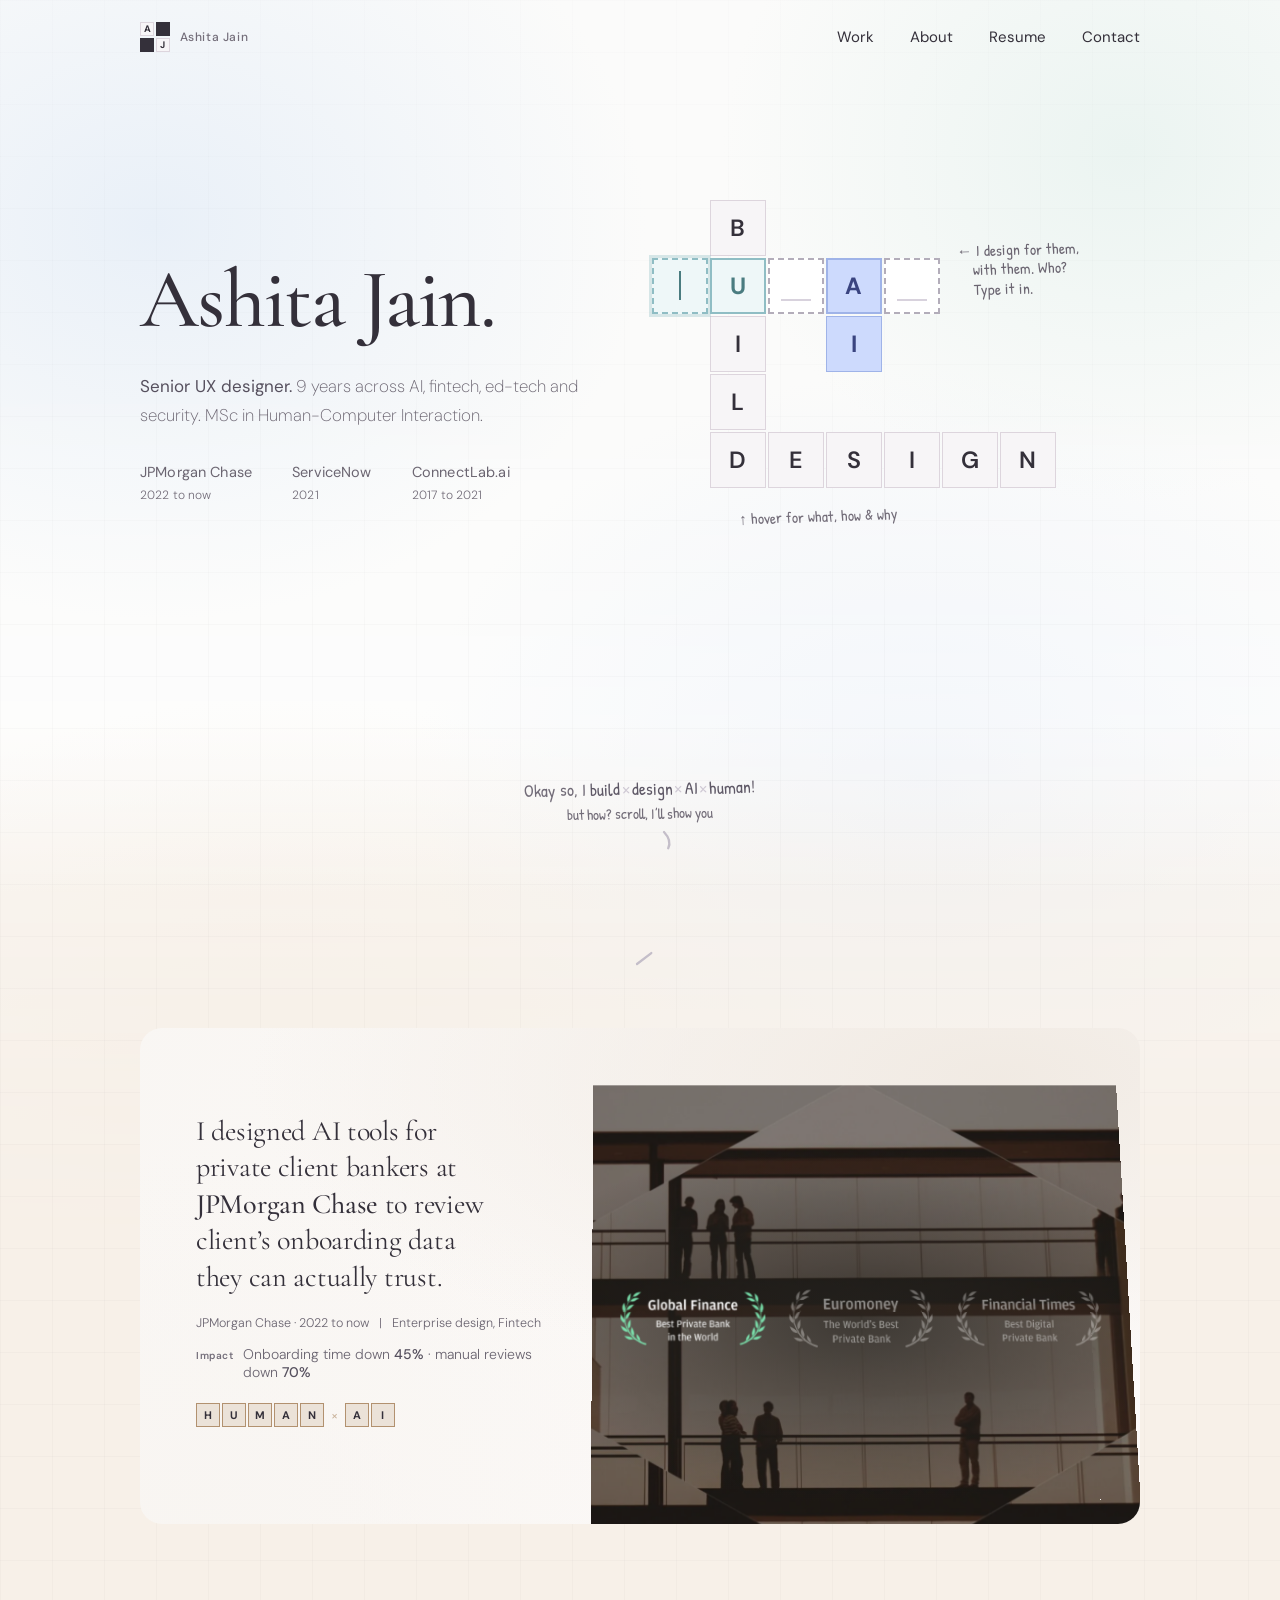
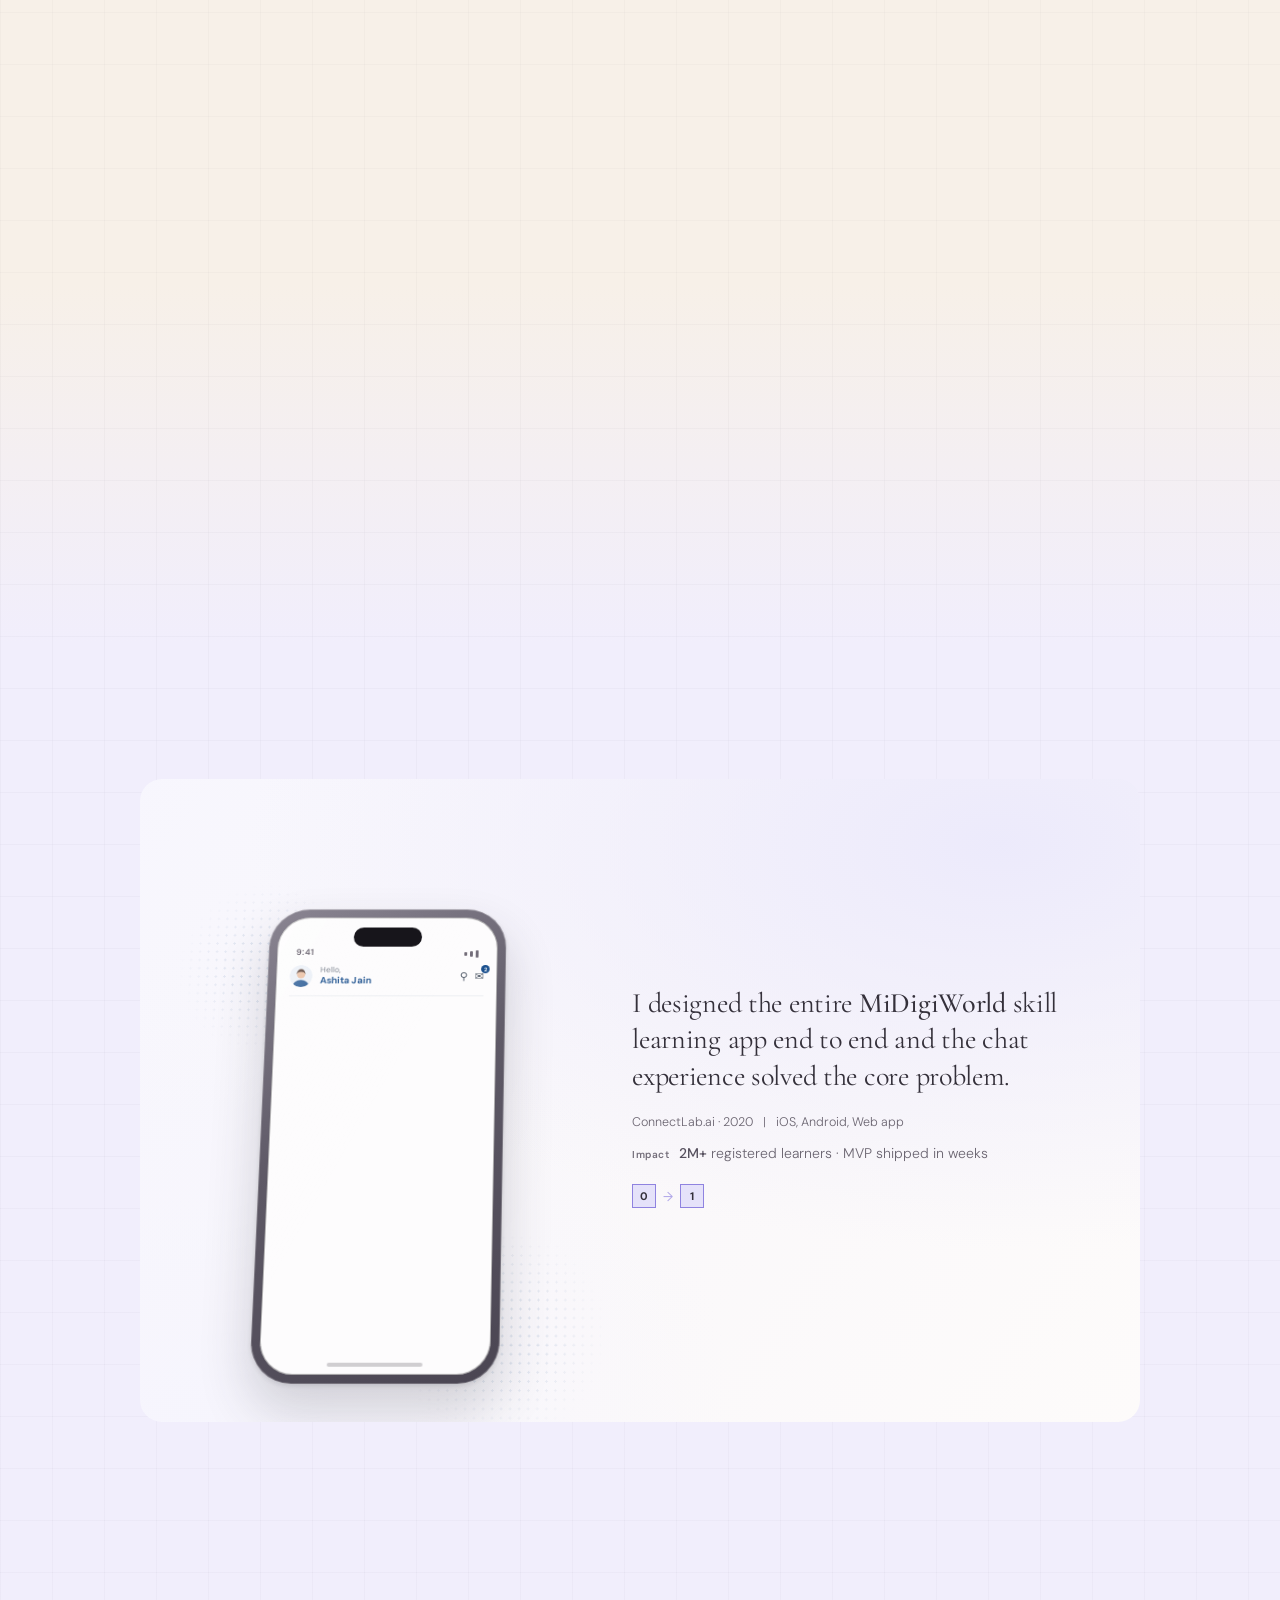
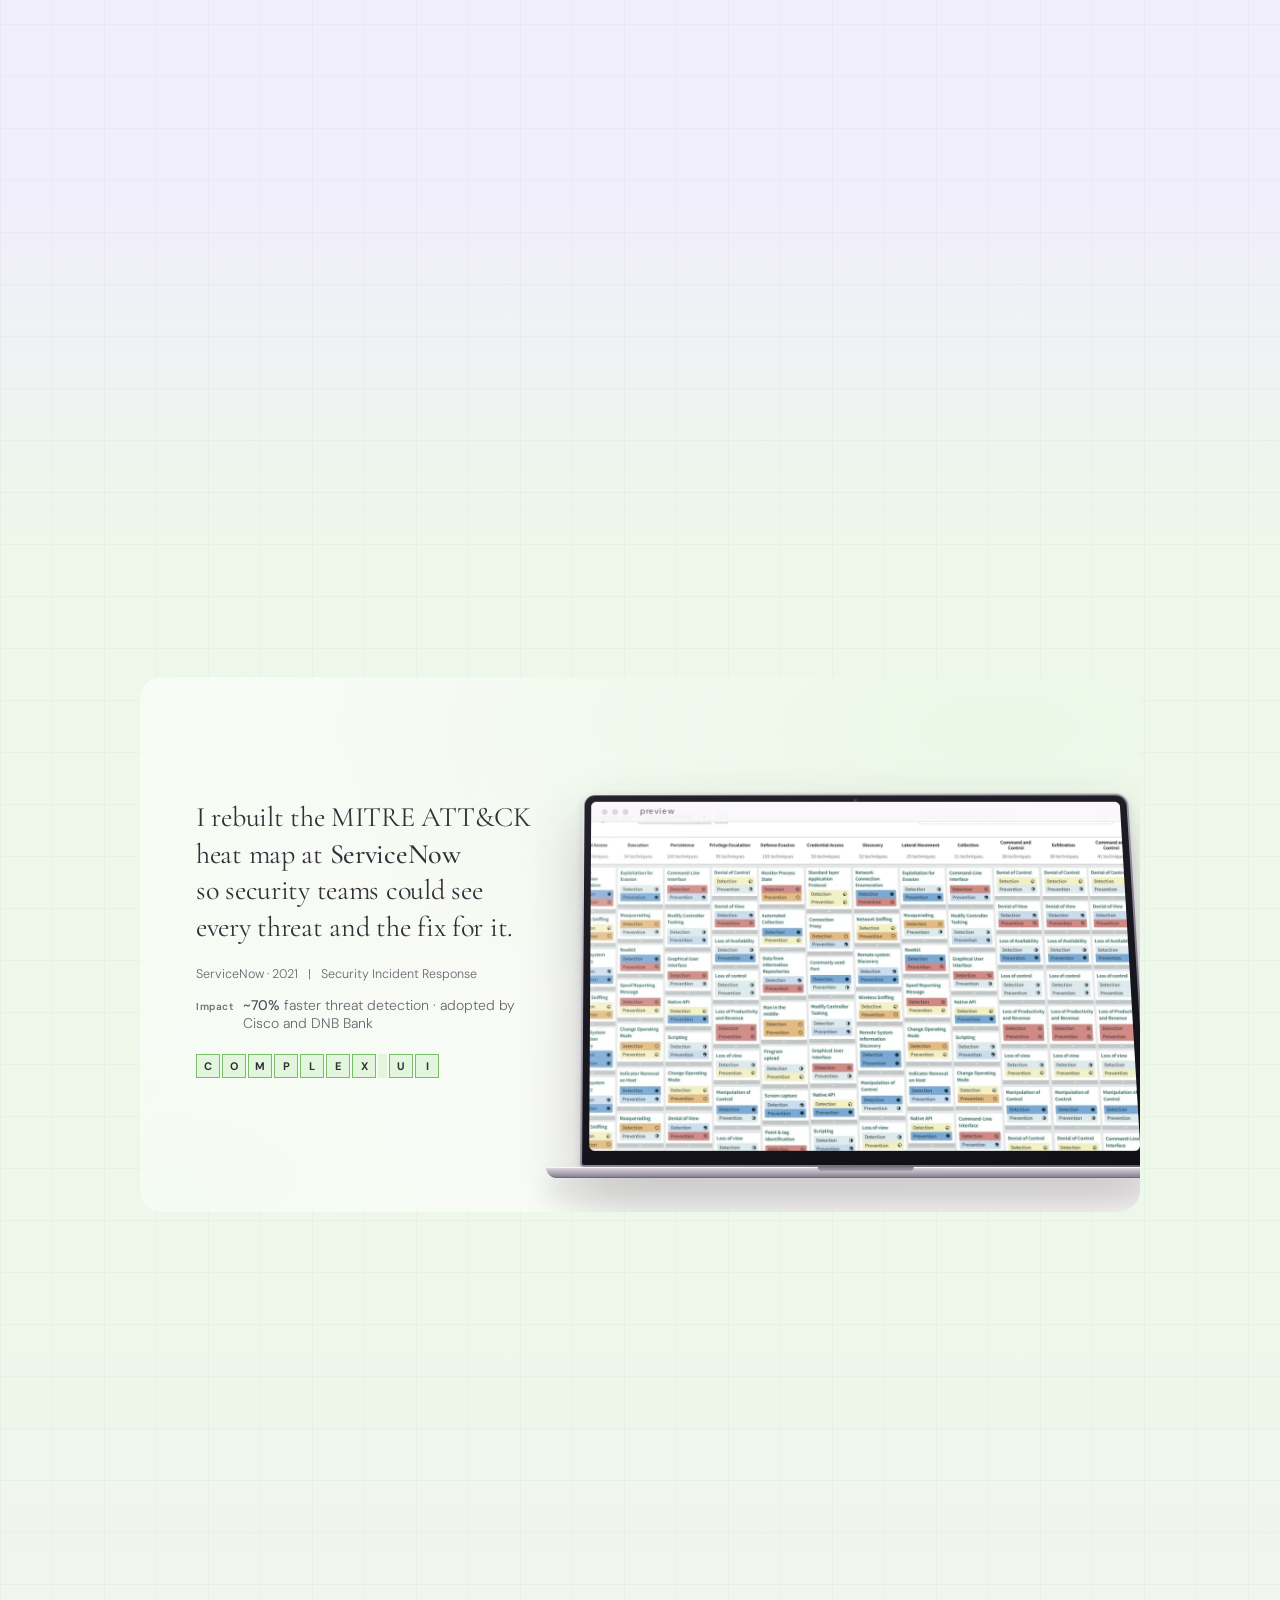
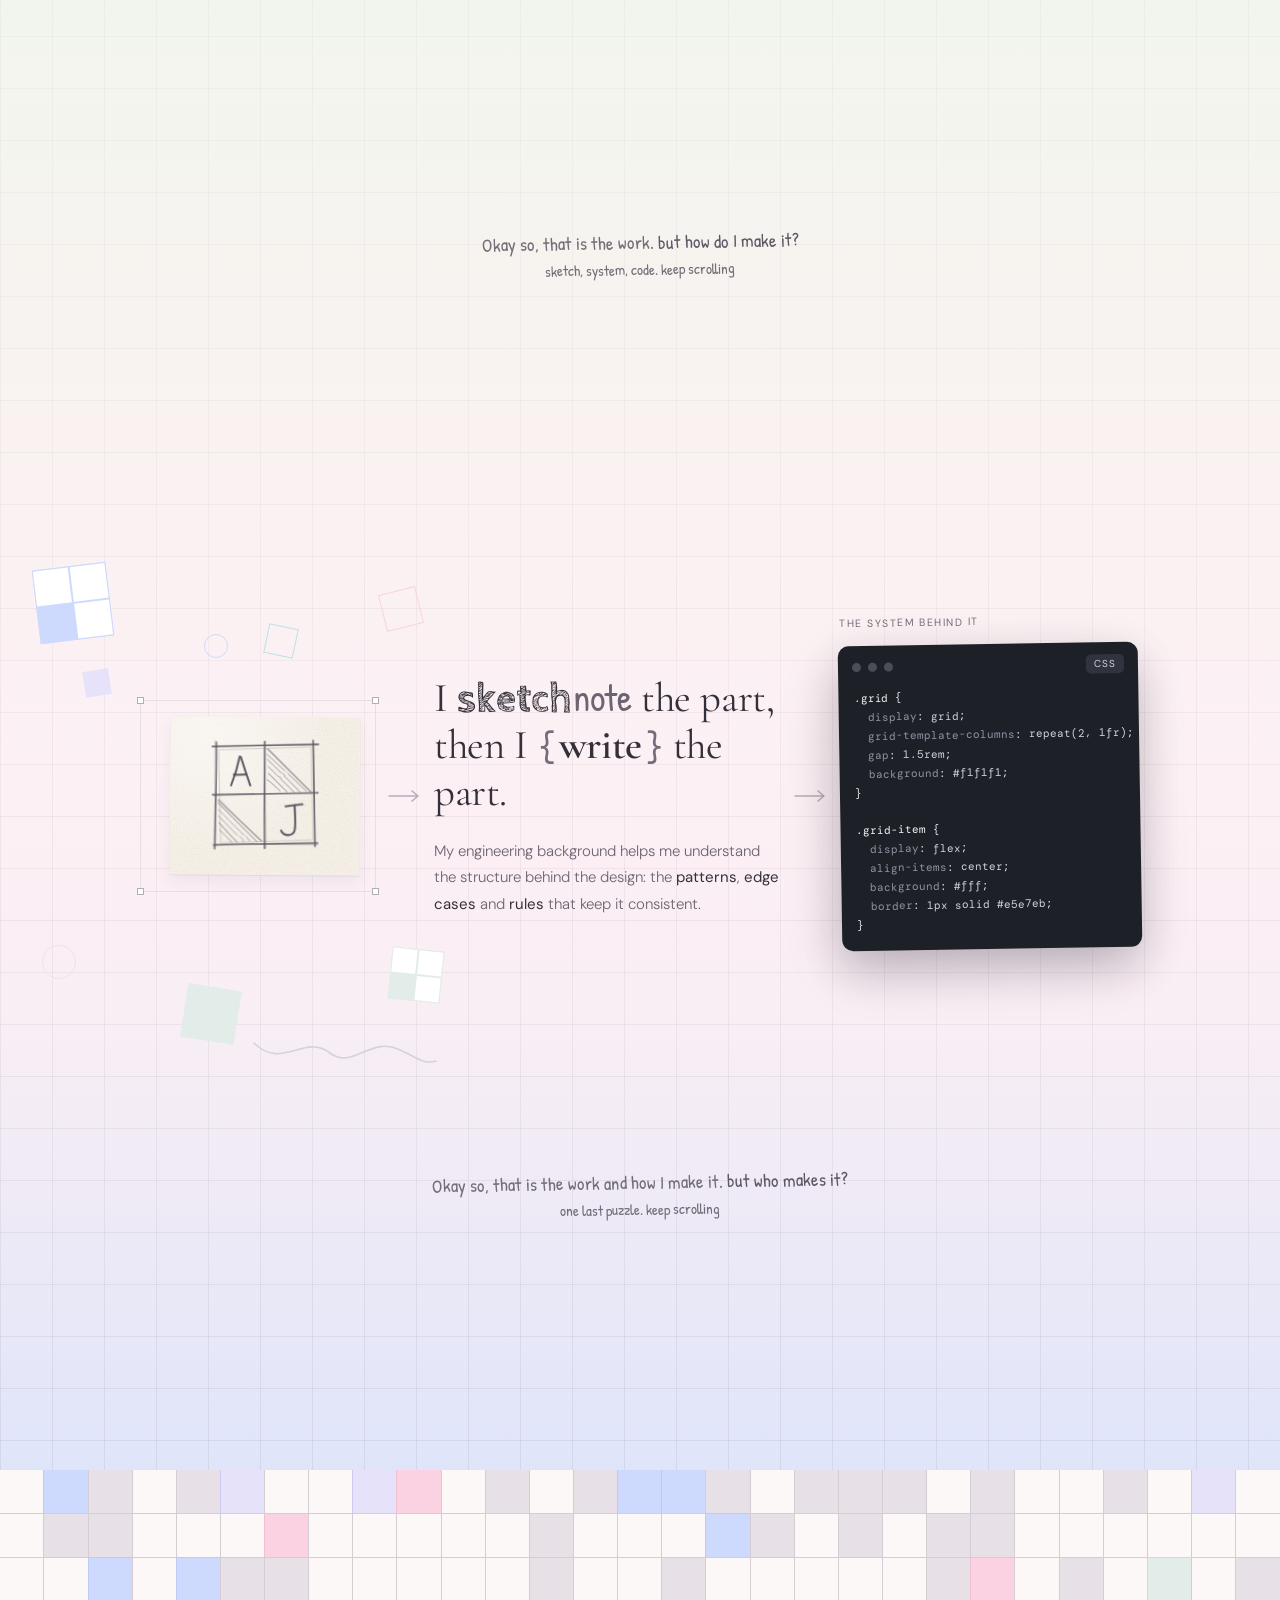
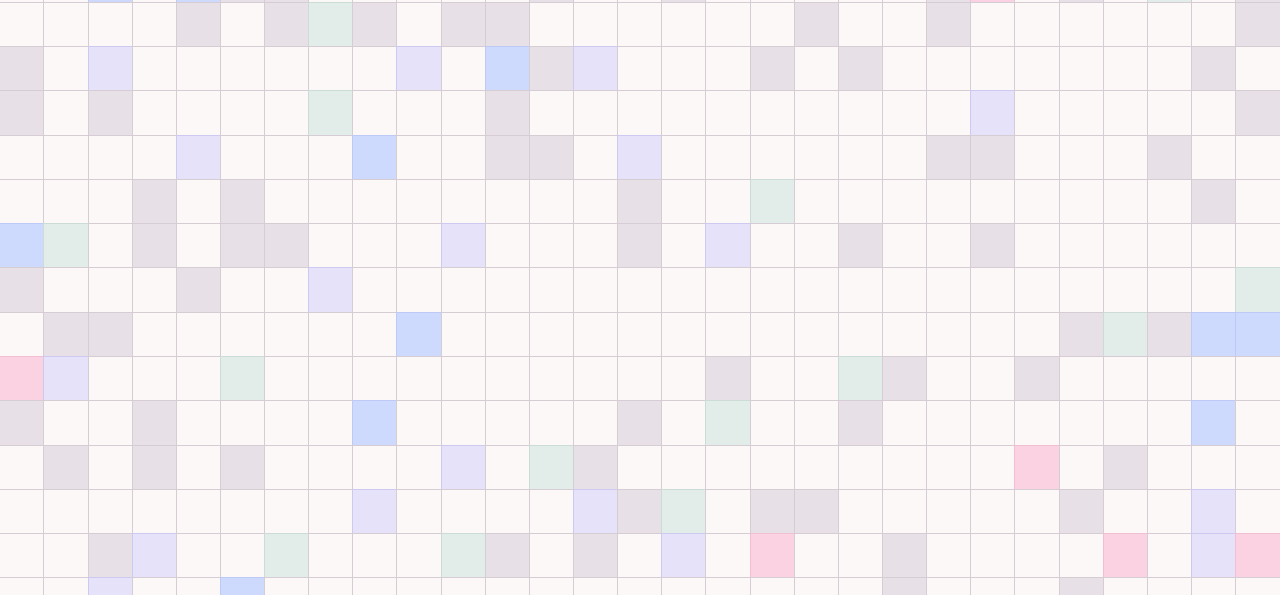
==== index.html @ 1300b858 "Home, mobile only: name before the crossword, HUMAN filled in, no typing Co-Authored-By: Claude Opus" ====
<!doctype html>
<html lang="en">
<head>
<meta charset="utf-8">
<meta name="viewport" content="width=device-width, initial-scale=1">
<meta name="description" content="Ashita Jain, senior UX designer in London. Nine years across AI, fintech, ed-tech and security. Case studies from JPMorgan Chase, ServiceNow and ConnectLab.">
<link rel="icon" type="image/svg+xml" href="data:image/svg+xml,%3Csvg xmlns='http://www.w3.org/2000/svg' viewBox='0 0 32 32'%3E%3Crect width='32' height='32' fill='%23faf7f5'/%3E%3Crect x='3' y='3' width='11' height='11' fill='none' stroke='%2334303a' stroke-width='2'/%3E%3Crect x='18' y='3' width='11' height='11' fill='%2334303a'/%3E%3Crect x='3' y='18' width='11' height='11' fill='%2334303a'/%3E%3Crect x='18' y='18' width='11' height='11' fill='none' stroke='%2334303a' stroke-width='2'/%3E%3C/svg%3E">
<title>Ashita Jain Portfolio</title>
<script>
  if ('scrollRestoration' in history) history.scrollRestoration = 'manual';
  addEventListener('pageshow', function () { scrollTo(0, 0); });
</script>
<link rel="preconnect" href="https://fonts.googleapis.com">
<link rel="preconnect" href="https://fonts.gstatic.com" crossorigin>
<link rel="stylesheet" href="https://fonts.googleapis.com/css2?family=Cormorant+Garamond:wght@400;500;600&family=Cabin+Sketch:wght@700&family=Patrick+Hand&family=DM+Mono:wght@400&family=DM+Sans:wght@200;300;400;500;600;700&display=swap">
<style>
  :root {
    /* Pastel palette */
    --lavender-mist: #eae4e9;
    --linen: #fff1e6;
    --soft-blush: #fde2e4;
    --petal-frost: #fad2e1;
    --mint-cream: #e2ece9;
    --light-blue: #bee1e6;
    --parchment: #f0efeb;
    --lavender: #dfe7fd;
    --periwinkle: #cddafd;

    --bg: #ffffff;
    --ink: #34303a;
    --mid: #6b6571;
    --light: #736d79;
    --border: var(--lavender-mist);
    --cell-filled: #f7f5f7;
    --cell-border: #ddd5dd;
    --highlight: var(--mint-cream);
    --highlight-border: #8fbdc4;
    --green-ink: #4a7c80;
    --heart: #e08aa6;
    --wrong: var(--petal-frost);
  }

  * { box-sizing: border-box; margin: 0; }

  html { background: var(--bg); }
  body {
    background: transparent;
    color: var(--ink);
    font-family: 'DM Sans', system-ui, sans-serif;
    min-height: 100vh;
    padding-inline: 140px;
    padding-block: 0;
  }

  nav {
    position: sticky;
    top: 0;
    z-index: 50;
    display: flex;
    justify-content: space-between;
    align-items: center;
    padding-block: 22px;
    margin-inline: -140px;
    padding-inline: 140px;
    background: rgba(255, 255, 255, 0.9);
    border-bottom: 1px solid transparent;
    transition: border-color 0.3s ease, padding 0.3s ease, background-color 0.3s ease;
  }
  nav.scrolled { border-bottom-color: var(--border); padding-block: 16px; }
  /* over the hero's wash the bar is see-through; it turns white once the page moves */
  nav:not(.scrolled) { background: transparent; }
  .nav-brand {
    font-weight: 500;
    font-size: 12px;
    letter-spacing: 0.05em;
    color: var(--light);
    display: flex;
    align-items: center;
    gap: 10px;
    text-decoration: none;
    transition: color 0.25s ease;
  }
  .nav-brand:hover { color: var(--mid); }
  .monogram {
    --u: 14px;
    display: grid;
    grid-template-columns: repeat(2, var(--u));
    grid-auto-rows: var(--u);
    gap: 1.5px;
  }
  .monogram i {
    display: flex;
    align-items: center;
    justify-content: center;
    border: 1.2px solid var(--cell-border);
    background: var(--cell-filled);
    font-style: normal;
    font-size: calc(var(--u) * 0.68);
    font-weight: 700;
    letter-spacing: 0;
    color: var(--ink);
  }
  .monogram i.fill {
    background: var(--ink);
    border-color: var(--ink);
  }

  /* the monogram turns a quarter when you point at it */
  .monogram, .monogram i { transition: transform .5s cubic-bezier(.3,1.5,.5,1); }
  a.nav-brand:hover .monogram, a.nav-brand:focus-visible .monogram { transform: rotate(90deg); }
  a.nav-brand:hover .monogram i, a.nav-brand:focus-visible .monogram i { transform: rotate(-90deg); }
  @media (prefers-reduced-motion: reduce) { .monogram, .monogram i { transition: none; } }
  .nav-links {
    display: flex;
    gap: 36px;
    list-style: none;
    padding: 0;
  }
  .nav-links a {
    font-size: 15px;
    color: var(--ink);
    text-decoration: none;
    transition: opacity 0.2s;
  }
  .nav-links a:hover { opacity: 0.6; }

  .hero {
    display: grid;
    grid-template-columns: 1fr 1fr;
    gap: 24px;
    align-items: center;
    min-height: calc(100vh - 300px);
    padding-block: 40px 30px;
  }

  .hero-name {
    font-family: 'Cormorant Garamond', Georgia, serif;
    font-weight: 500;
    font-size: clamp(52px, 6.5vw, 88px);
    line-height: 1.05;
    letter-spacing: -0.02em;
    margin-bottom: 28px;
  }

  .hero-bio {
    font-family: 'DM Sans', system-ui, sans-serif;
    font-size: 17px;
    font-weight: 200;
    line-height: 1.7;
    max-width: 480px;
    margin-bottom: 32px;
    color: var(--mid);
  }
  .hero-bio strong { font-weight: 400; color: #56505e; }

  .exp-label {
    font-size: 11px;
    font-weight: 600;
    letter-spacing: 0.05em;
    color: var(--light);
    margin-bottom: 16px;
  }
  .exp-logos {
    display: flex;
    gap: 30px;
    align-items: flex-start;
    flex-wrap: nowrap;
  }
  .exp-logos a {
    display: flex;
    flex-direction: column;
    gap: 4px;
    font-weight: 400;
    font-size: 14.5px;
    color: var(--mid);
    letter-spacing: 0.01em;
    text-decoration: none;
    white-space: nowrap;
  }
  .exp-logos .name {
    line-height: 20px;
    transition: color 0.18s ease;
  }
  .exp-logos .name::after {
    content: '↗';
    display: inline-block;
    margin-left: 3px;
    font-size: 11px;
    opacity: 0;
    transform: translate(-2px, 1px);
    transition: opacity 0.18s ease, transform 0.18s ease;
  }
  .exp-logos a:hover .name,
  .exp-logos a:focus-visible .name { color: #56505e; }
  .exp-logos a:hover .name::after,
  .exp-logos a:focus-visible .name::after {
    opacity: 0.75;
    transform: translate(0, 0);
  }
  .exp-logos a small {
    font-size: 12px;
    font-weight: 300;
    color: var(--light);
    white-space: nowrap;
  }

  /* Selected work */
  .work {
    padding-block: 96px 60px;
    scroll-margin-top: 72px;
  }
  .sx, .ftr { scroll-margin-top: 72px; }
  .sxlead { margin: 40px 0 0; }
  .sxlead .work-title { font-size: 18.5px; }
  .ftrlead { margin-top: 24px; }
  .ftrlead + .ftr { margin-top: 48px; }
  .sxlead .scroll-arrow { width: 104px; height: 128px; }
  .sx { margin-top: 0; }

  .work-head {
    display: flex;
    flex-direction: column;
    align-items: center;
    text-align: center;
    margin-bottom: 52px;
    padding-top: 6px;
    cursor: pointer;
    -webkit-tap-highlight-color: transparent;
  }
  .work-title,
  .work-sub {
    font-family: 'Patrick Hand', cursive;
    font-weight: 400;
    color: var(--light);
    transform: rotate(-1deg);
    transition: color 0.3s ease;
  }
  .work-title { font-size: 17.5px; line-height: 1.35; }
  .work-title .w { color: #5e5866; transition: color 0.3s ease; }
  .work-title .x { color: #cfc9d4; margin-inline: 0.08em; }
  .work-sub { font-size: 15px; margin-top: 3px; }

  /* faint hand-drawn arrow: inks in with scroll, fully on hover */
  .scroll-arrow {
    width: 120px;
    height: 150px;
    margin-top: 2px;
    color: #c4bec9;
    overflow: visible;
    transition: color 0.3s ease, transform 0.4s cubic-bezier(0.3, 1.2, 0.4, 1);
  }
  .scroll-arrow path {
    fill: none;
    stroke: currentColor;
    stroke-width: 2.3;
    stroke-linecap: round;
    stroke-linejoin: round;
    stroke-dasharray: var(--len, 300);
    stroke-dashoffset: calc(var(--len, 300) * (1 - var(--draw, 0)));
    transition: stroke-dashoffset 0.6s ease;
  }
  .work-head:hover .work-title,
  .work-head:hover .work-sub { color: var(--mid); }
  .work-head:hover .work-title .w { color: var(--ink); }
  .work-head:hover .scroll-arrow { color: var(--mid); transform: translateY(8px); }
  .work-head:hover .scroll-arrow path { stroke-dashoffset: 0; }
  @media (prefers-reduced-motion: reduce) {
    .scroll-arrow path { stroke-dashoffset: 0; transition: none; }
    .work-head:hover .scroll-arrow { transform: none; }
  }

  .projects { list-style: none; padding: 0; margin: 0; display: flex; flex-direction: column; gap: 26px; }
  .proj > a {
    position: relative;
    display: grid;
    grid-template-columns: minmax(0, 0.78fr) minmax(0, 1.22fr);
    gap: 44px;
    align-items: center;
    padding: 62px 0 74px 56px;
    border-radius: 22px;
    overflow: hidden;
    text-decoration: none;
    color: inherit;
    background:
      radial-gradient(125% 105% at 86% 10%, color-mix(in srgb, var(--tint) 72%, #fff) 0%, transparent 60%),
      radial-gradient(95% 130% at 4% 100%, color-mix(in srgb, var(--tint) 34%, #fff) 0%, transparent 58%),
      linear-gradient(126deg, color-mix(in srgb, var(--tint) 30%, #fff) 0%, color-mix(in srgb, var(--tint) 11%, #fdfbfa) 55%, #fdfbfa 100%);
    transition: box-shadow 0.6s cubic-bezier(0.22, 1, 0.36, 1);
  }
  .proj > a:hover { box-shadow: 0 20px 50px rgba(52, 48, 58, 0.10); }
  .proj:nth-child(even) > a { grid-template-columns: minmax(0, 1.22fr) minmax(0, 0.78fr); padding: 70px 58px 78px 0; }
  /* the phone is narrow, so its card gives less width to the visual and pulls the text in */
  .proj.is-phone:nth-child(even) > a { grid-template-columns: minmax(0, 0.92fr) minmax(0, 1.08fr); gap: 20px; }
  .proj.is-phone:nth-child(even) > a > .proj-text { padding-left: 48px; }
  .proj:nth-child(even) > a > .proj-visual { order: -1; }

  .proj-text { position: relative; }
  .proj > a > * { position: relative; }

  .proj-line {
    font-family: 'Cormorant Garamond', Georgia, serif;
    font-size: clamp(22px, 2.2vw, 30px);
    font-weight: 400;
    line-height: 1.3;
    letter-spacing: -0.01em;
    margin-bottom: 20px;
    text-wrap: balance;
  }
  .proj-line b { font-weight: 500; }
  .proj-meta {
    display: flex;
    align-items: center;
    flex-wrap: wrap;
    gap: 10px;
    font-size: 12.5px;
    font-weight: 300;
    color: var(--mid);
    margin-bottom: 22px;
  }
  .proj-meta span { color: var(--light); }
  .proj-impact {
    display: flex;
    align-items: baseline;
    gap: 10px;
    margin: -8px 0 22px;
    font-size: 14px;
    font-weight: 300;
    color: var(--mid);
  }
  .proj-impact i {
    font-style: normal;
    font-size: 10px;
    font-weight: 600;
    letter-spacing: 0.05em;
    color: var(--light);
  }
  .proj-impact b {
    font-weight: 500;
    color: #56505e;
  }

  .ans { display: flex; gap: 2px; }
  .ans i.sp { width: 9px; border: 0; background: none; }
  .ans i {
    display: flex;
    align-items: center;
    justify-content: center;
    width: 24px;
    height: 24px;
    border: 1.2px solid var(--cell-border);
    background: var(--cell-filled);
    font-style: normal;
    font-size: 11px;
    font-weight: 700;
    color: transparent;
    transition: color 0.18s ease, background 0.18s ease, border-color 0.18s ease;
    transition-delay: 0s;
  }
  .pair { display: flex; align-items: center; gap: 7px; }
  .pcells { display: flex; gap: 2px; }
  .pcells i {
    display: flex; align-items: center; justify-content: center;
    width: 24px; height: 24px;
    border: 1.2px solid var(--tint-line, var(--highlight-border));
    background: var(--tint, var(--highlight));
    color: var(--ink);
    font-style: normal; font-size: 11px; font-weight: 700; letter-spacing: 0.02em;
    transition: transform 0.45s cubic-bezier(0.22, 1, 0.36, 1);
    transition-delay: calc(var(--i, 0) * 35ms);
  }
  .proj > a:hover .pcells i,
  .proj > a:focus-visible .pcells i { transform: translateY(-3px); }
  .px { font-size: 13px; color: color-mix(in srgb, var(--tint-line, #b2916f) 70%, #fff); }

  .ans i.lit {
    color: var(--ink);
    background: var(--tint, var(--highlight));
    border-color: var(--tint-line, var(--highlight-border));
  }
  .proj > a:hover .ans i,
  .proj > a:focus-visible .ans i {
    color: var(--ink);
    background: var(--tint, var(--highlight));
    border-color: var(--tint-line, var(--highlight-border));
    transition-delay: calc(var(--i) * 45ms);
  }

  .proj-visual {
    position: relative;
    display: grid;
    place-items: center;
    translate: 0 calc(var(--par, 0) * 0.6px);
  }

  /* company cover shown first, then lifts to reveal the product */
  .cover {
    position: absolute; inset: -70px -70px -80px -40px;
    display: flex; flex-direction: column; align-items: center; justify-content: center; gap: 10px;
    background: linear-gradient(135deg, color-mix(in srgb, var(--tint) 58%, #fff), color-mix(in srgb, var(--tint) 26%, #fff));
    z-index: 3;
    transition: opacity 0.7s cubic-bezier(0.4, 0, 0.2, 1), transform 0.7s cubic-bezier(0.4, 0, 0.2, 1);
  }
  .cover .wordmark {
    font-family: 'Cormorant Garamond', Georgia, serif;
    font-weight: 500;
    font-size: clamp(26px, 2.6vw, 38px);
    letter-spacing: 0.01em;
    color: var(--ink);
    line-height: 1;
  }
  .cover .wordmark.sans {
    font-family: 'DM Sans', system-ui, sans-serif;
    font-weight: 600;
    letter-spacing: -0.02em;
  }
  .cover .wordmark.jpm {
    display: flex;
    align-items: baseline;
    gap: 0.42em;
  }
  .cover .wordmark.jpm b {
    font-family: 'Cormorant Garamond', Georgia, serif;
    font-weight: 500;
    letter-spacing: -0.005em;
    color: #2f2012;
  }
  .cover .wordmark.jpm em {
    font-family: 'DM Sans', system-ui, sans-serif;
    font-style: normal;
    font-size: 0.42em;
    font-weight: 500;
    letter-spacing: 0.13em;
    text-transform: uppercase;
    color: #8f6b4e;
  }
  /* Connectlab: the two figures lock together on the card's own light ground */
  .clab {
    display: flex; align-items: baseline; gap: 1px;
    font-size: clamp(24px, 2.5vw, 35px);
  }
  .clabmark { height: 0.78em; width: auto; overflow: visible; }
  .clabmark .ribbon { stroke-dasharray: 100; }
  .clabmark .head { transform-box: fill-box; transform-origin: center; }

  .clabword {
    font-family: 'DM Sans', system-ui, sans-serif;
    font-weight: 700; font-size: inherit;
    letter-spacing: -0.035em; color: var(--ink); line-height: 1;
  }
  .clabword i { font-style: normal; }

  /* the ribbon draws itself, then the two heads arrive */
  .proj.seen .clabmark .ribbon { animation: clabDraw 0.95s cubic-bezier(0.5, 0, 0.2, 1) both; }
  .proj.seen .clabmark .hl { animation: clabHead 0.45s cubic-bezier(0.3, 1.5, 0.5, 1) 0.42s both; }
  .proj.seen .clabmark .hr { animation: clabHead 0.45s cubic-bezier(0.3, 1.5, 0.5, 1) 0.56s both; }
  .proj.seen .clabword { animation: clabW 0.5s ease 0.5s both; }
  @keyframes clabDraw { from { stroke-dashoffset: 100; } to { stroke-dashoffset: 0; } }
  @keyframes clabHead { from { opacity: 0; transform: scale(0.2); } to { opacity: 1; transform: none; } }
  @keyframes clabW { from { opacity: 0; transform: translateX(-9px); } to { opacity: 1; transform: none; } }

  @media (prefers-reduced-motion: reduce) {
    .proj.seen .clabmark .ribbon,
    .proj.seen .clabmark .head,
    .proj.seen .clabword { animation: none; }
    .clabmark .ribbon { stroke-dasharray: none; }
  }

  /* JPMorgan: no device. The card opens on the gradient with the wordmark, then
     the sunset panel from the Private Bank site takes its place. */
  .proj[data-mock="review"] .device, .proj[data-mock="review"] .case-pill { display: none; }
  .proj[data-mock="review"] .proj-visual { min-height: 360px; align-self: stretch; }
  .proj[data-mock="review"] .proj-visual .cover { inset: -62px 0 -74px 0; }
  .sunpanel {
    position: absolute; inset: -62px 0 -74px 0; z-index: 2; overflow: hidden;
    background: #25231f; display: grid; place-items: center;
    opacity: 0; transition: opacity 0.7s ease;
  }
  /* the Private Bank photo, dimmed, with a soft band behind the awards */
  .sunpanel::before {
    content: ""; position: absolute; inset: 0;
    background: url('img/jpm-bridges.webp') center / cover no-repeat;
    opacity: .5;
  }
  .sunpanel::after {
    content: ""; position: absolute; inset: 0;
    background: radial-gradient(70% 38% at 50% 50%, rgba(37,35,31,.7), rgba(37,35,31,0));
  }
  .sunpanel .awards { position: relative; z-index: 1; display: flex; align-items: center; justify-content: center; gap: 4%; width: 92%; }
  .sunpanel .awards img { width: 30%; height: auto; }
  .proj-visual.revealed .sunpanel { opacity: 1; transition-duration: 1.1s; }
  @media (max-width: 940px) {
    .proj[data-mock="review"] .proj-visual { min-height: 0; aspect-ratio: 1 / 1; }
    .sunpanel .awards { flex-direction: column; gap: 6px; }
    .sunpanel .awards img { width: 44%; }
    .proj[data-mock="review"] .proj-visual .cover, .sunpanel { inset: 0; border-radius: 12px; overflow: hidden; }
  }
  .cover .sub {
    font-size: 10.5px; font-weight: 500; letter-spacing: 0.05em;
    color: var(--tint-line, var(--mid));
  }
  .proj-visual.revealed .cover { opacity: 0; transform: translateY(-14px); pointer-events: none; }
  .proj-visual .device { opacity: 0; transform: translateY(12px); transition: opacity 0.6s ease 0.1s, transform 0.6s cubic-bezier(0.3, 1, 0.4, 1) 0.1s; }
  /* when the page is moving fast, the brand card steps aside quickly */
  .proj-visual.quick .cover { transition-duration: 0.32s; }
  .proj-visual.quick .device { transition: opacity 0.34s ease, transform 0.34s cubic-bezier(0.3, 1, 0.4, 1); }
  .proj-visual.revealed .device { opacity: 1; transform: none; transition: opacity 0.6s ease, transform 0.6s cubic-bezier(0.22, 1, 0.36, 1); }
  .proj > a:hover .device { transform: translateY(-5px); }

  /* the laptop */
  .device { position: relative; width: 104%; }
  .proj:nth-child(even) .device { margin-left: -4%; }
  /* black display glass held in a thin anodised rim, the way a real lid is built */
  .device .lid {
    position: relative;
    border: 2px solid transparent;
    border-radius: 13px 13px 4px 4px;
    padding: 7px 7px 14px;
    background:
      linear-gradient(168deg, #23222b 0%, #191820 46%, #101017 100%) padding-box,
      linear-gradient(152deg, #efedf2 0%, #c2bcc9 22%, #8b8593 58%, #5d5866 100%) border-box;
    box-shadow:
      inset 0 1px 0 rgba(255,255,255,0.07),
      inset 0 -1px 0 rgba(0,0,0,0.55),
      0 3px 7px rgba(52,48,58,0.15),
      0 30px 62px rgba(52,48,58,0.24);
  }
  /* camera, centred in the top bezel */
  .device .notch {
    position: absolute; top: 3.5px; left: 50%; transform: translateX(-50%);
    width: 4px; height: 4px; border-radius: 50%;
    background: radial-gradient(circle at 34% 30%, #56545f 0%, #23222a 55%, #0d0d12 100%);
    box-shadow: 0 0 0 1px rgba(255,255,255,0.05);
  }
  .device .screen {
    position: relative;
    aspect-ratio: 16 / 10.5;
    border-radius: 6px;
    background: #fdfcfd;
    overflow: hidden;
    box-shadow: inset 0 0 0 1px rgba(0,0,0,0.32);
    display: grid;
    place-items: center;
  }
  .device .screen::after {
    content: '';
    position: absolute; inset: 0;
    background: linear-gradient(112deg, rgba(255,255,255,0.24) 0%, rgba(255,255,255,0.06) 24%, transparent 46%);
    pointer-events: none;
  }
  .device .bar {
    position: absolute; top: 0; left: 0; right: 0; height: 22px;
    display: flex; align-items: center; gap: 5px; padding-inline: 11px;
    background: rgba(250,248,250,0.94);
    border-bottom: 1px solid rgba(52,48,58,0.07);
    z-index: 2;
  }
  .device .bar b { width: 6px; height: 6px; border-radius: 50%; background: rgba(52,48,58,0.16); display: block; }
  .device .bar em {
    font-style: normal; margin-left: 7px; font-size: 8.5px; font-weight: 500;
    letter-spacing: 0.07em; color: var(--light);
  }
  /* the front lip of the deck, with its finger groove */
  .device .base {
    position: relative;
    width: 112%; margin-left: -6%;
    height: 11px;
    border-radius: 0 0 11px 11px;
    background: linear-gradient(#f1eff3 0%, #d3ced8 16%, #aaa4b1 58%, #7e7887 100%);
    box-shadow:
      inset 0 1px 0 rgba(255,255,255,0.8),
      inset 0 -1px 0 rgba(52,48,58,0.25),
      0 16px 26px rgba(52,48,58,0.2);
  }
  .device .base::after {
    content: '';
    position: absolute; top: 0; left: 50%; transform: translateX(-50%);
    width: 96px; height: 4px; border-radius: 0 0 5px 5px;
    background: linear-gradient(#7c7684 0%, #a8a2b0 100%);
  }
  .mock-scale { width: 62%; margin-top: 16px; transform: scale(1.5); }

  /* the phone */
  .device.phone { width: 250px; margin-inline: auto; }
  .proj:nth-child(even) .device.phone { margin-left: auto; }
  .phone .shell {
    position: relative;
    background: linear-gradient(150deg, #8a8592 0%, #5e5966 45%, #4a4552 100%);
    border-radius: 42px;
    padding: 9px;
    box-shadow:
      inset 0 0 0 1px rgba(255,255,255,0.22),
      0 2px 4px rgba(52,48,58,0.12),
      0 26px 52px rgba(52,48,58,0.2);
  }
  .phone .island {
    position: absolute; top: 20px; left: 50%; transform: translateX(-50%);
    width: 72px; height: 21px; border-radius: 12px; background: #17151b; z-index: 4;
  }
  .phone .screen {
    position: relative;
    aspect-ratio: 9 / 18.5;
    border-radius: 34px;
    background: #fdfcfd;
    overflow: hidden;
    box-shadow: inset 0 0 0 1px rgba(0,0,0,0.3);
    display: grid;
    place-items: center;
  }
  .phone .screen::after {
    content: '';
    position: absolute; inset: 0;
    background: linear-gradient(118deg, rgba(255,255,255,0.4) 0%, rgba(255,255,255,0.09) 22%, transparent 44%);
    pointer-events: none;
  }
  .phone .status {
    position: absolute; top: 0; left: 0; right: 0; height: 50px;
    display: flex; align-items: flex-end; justify-content: space-between;
    padding: 0 20px 6px;
    font-size: 9px; font-weight: 600; color: var(--mid);
    z-index: 2;
  }
  .phone .status i { font-style: normal; letter-spacing: 0.04em; }
  .phone .status u {
    text-decoration: none; display: inline-flex; gap: 3px; align-items: center;
  }
  .phone .status u b { width: 3px; border-radius: 1px; background: var(--light); display: block; }
  .phone .status u b:nth-child(1) { height: 4px; }
  .phone .status u b:nth-child(2) { height: 6px; }
  .phone .status u b:nth-child(3) { height: 8px; }
  .phone .home {
    position: absolute; bottom: 8px; left: 50%; transform: translateX(-50%);
    width: 96px; height: 4px; border-radius: 2px; background: rgba(52,48,58,0.22); z-index: 3;
  }
  .phone .screen { align-items: start; }
  .phone .mock-scale { width: 82%; margin-top: 64px; transform: scale(1); }

  .proj-visual .cap {
    position: absolute;
    left: 2px; bottom: -40px;
    font-family: 'Patrick Hand', cursive;
    font-size: 16px;
    color: var(--mid);
    z-index: 2;
  }
  .case-pill {
    position: absolute;
    right: 2px; bottom: -42px;
    z-index: 4;
    display: flex; align-items: center; gap: 7px;
    background: var(--ink);
    color: var(--bg);
    font-size: 10.5px;
    font-weight: 600;
    letter-spacing: 0.05em;
    padding: 8px 14px;
    border-radius: 999px;
    opacity: 0;
    transform: translateY(6px);
    transition: opacity 0.25s ease, transform 0.25s ease;
  }
  .proj > a:hover .case-pill,
  .proj > a:focus-visible .case-pill { opacity: 1; transform: none; }

  /* ---- gated case study: a padlock built out of crossword cells ---- */
  :is(.proj.locked, .proj.peek) > a { cursor: pointer; }
  :is(.proj.locked, .proj.peek) > a .case-pill { display: none; }

  /* outer follows the pointer with no easing; inner does the reveal */
  :is(.proj.locked, .proj.peek) > a > .lockmark {
    position: absolute; left: 0; top: 0; z-index: 12;
    transform: translate(var(--mx, 50%), var(--my, 50%));
    pointer-events: none;
  }
  .lockcard {
    position: absolute; top: 0; left: 0;
    transform: translate(var(--ox, 18px), -50%) scale(0.88);
    transform-origin: left center;
    display: flex; align-items: center; gap: 11px;
    padding: 10px 15px 10px 13px;
    background: color-mix(in srgb, var(--tint) 20%, #fff);
    border: 1px solid color-mix(in srgb, var(--tint-line) 42%, #fff);
    border-radius: 12px;
    box-shadow: 0 14px 34px color-mix(in srgb, var(--tint-line) 30%, transparent);
    white-space: nowrap;
    opacity: 0;
    transition: opacity 0.25s ease, transform 0.4s cubic-bezier(0.22, 1, 0.36, 1);
  }
  :is(.proj.locked, .proj.peek) > a:hover .lockcard {
    opacity: 1;
    transform: translate(var(--ox, 18px), -50%) scale(1);
  }
  /* keyboard users get it parked in the corner of the card */
  :is(.proj.locked, .proj.peek) > a:focus-visible > .lockmark { transform: none; left: auto; right: 24px; bottom: 24px; top: auto; }
  :is(.proj.locked, .proj.peek) > a:focus-visible .lockcard { position: static; opacity: 1; transform: none; }

  .lk { display: flex; flex-direction: column; align-items: center; }
  .lk .shackle { display: block; width: 34px; height: 15px; margin-bottom: -1px; }
  .lk .shackle path {
    fill: none; stroke: color-mix(in srgb, var(--tint-line) 82%, #33251a);
    stroke-width: 2.6; stroke-linecap: round;
  }
  .lk .cells { display: flex; gap: 2px; }
  .lk .cells i {
    width: 11px; height: 14px;
    border: 1.2px solid var(--tint-line, var(--highlight-border));
    background: var(--tint, var(--highlight));
  }
  .proj.locked > a:hover .lk .cells i {
    animation: lkwait 2.4s ease-in-out infinite;
    animation-delay: calc(var(--i) * 0.13s);
  }
  @keyframes lkwait {
    0%, 62%, 100% { background: var(--tint, var(--highlight)); }
    12%, 26%      { background: color-mix(in srgb, var(--tint-line) 34%, #fff); }
  }
  .lk .cells i.keyhole { position: relative; }
  .lk .cells i.keyhole::after {
    content: ''; position: absolute; left: 50%; top: 50%;
    width: 3.2px; height: 3.2px; margin: -1.6px 0 0 -1.6px;
    border-radius: 50%; background: color-mix(in srgb, var(--tint-line) 72%, #33251a);
  }

  .lktxt { display: flex; flex-direction: column; line-height: 1.15; white-space: nowrap; }
  .lk.read .cells i { width: 12px; height: 15px; font-style: normal; font-size: 8px; font-weight: 700; color: var(--ink); display: grid; place-items: center; }
  .proj.peek > a:hover .lk .cells i { animation: lkwait 2.4s ease-in-out infinite; animation-delay: calc(var(--i) * 0.13s); }
  .lktxt b {
    font-size: 10px; font-weight: 600; letter-spacing: 0.05em;
    color: color-mix(in srgb, var(--tint-line) 72%, #33251a);
  }
  .lktxt em {
    font-family: 'Patrick Hand', cursive; font-style: normal;
    font-size: 14.5px; margin-top: 1px;
    color: color-mix(in srgb, var(--tint-line) 88%, #33251a);
  }

  @media (prefers-reduced-motion: reduce) {
    .lockcard { transition: opacity 0.2s ease; transform: translate(var(--ox, 18px), -50%); }
    :is(.proj.locked, .proj.peek) > a:hover .lockcard { transform: translate(var(--ox, 18px), -50%); }
    .proj.locked > a:hover .lk .cells i { animation: none; }
  }
  @media (hover: none) {
    :is(.proj.locked, .proj.peek) > a { cursor: pointer; }
    .lockmark { display: none; }
    :is(.proj.locked, .proj.peek) > a .case-pill { display: flex; }
  }

  /* ---- the padlock grows into a password gate ---- */
  .gatewrap { position: fixed; inset: 0; z-index: 200; display: grid; place-items: center; padding: 24px; }
  .gatewrap[hidden] { display: none; }
  .gatescrim {
    position: absolute; inset: 0; opacity: 0;
    background: color-mix(in srgb, #2b2119 55%, transparent);
    backdrop-filter: blur(7px); -webkit-backdrop-filter: blur(7px);
  }
  .gatepanel {
    position: relative; width: min(420px, 100%);
    display: flex; flex-direction: column; align-items: center; gap: 11px;
    padding: 32px 32px 26px; text-align: center;
    background: color-mix(in srgb, var(--tint, #ebe2d8) 16%, #fff);
    border: 1px solid color-mix(in srgb, var(--tint-line, #b2916f) 40%, #fff);
    border-radius: 18px;
    box-shadow: 0 32px 74px rgba(42, 32, 22, 0.32);
  }
  .gatebody { display: contents; }
  .gateclose {
    position: absolute; top: 10px; right: 12px;
    border: 0; background: none; cursor: pointer; padding: 4px 7px;
    font-size: 21px; line-height: 1; color: var(--light);
    transition: color 0.2s;
  }
  .gateclose:hover { color: var(--ink); }

  .gatepanel .lk .shackle { width: 46px; height: 20px; }
  .gatepanel .lk .cells { gap: 2.5px; }
  .gatepanel .lk .cells i { width: 15px; height: 19px; }

  .gatepanel h3 {
    font-family: 'Cormorant Garamond', Georgia, serif; font-weight: 400;
    font-size: 27px; line-height: 1.2; letter-spacing: -0.015em; margin: 2px 0 0; text-wrap: balance;
  }
  .gatepanel .lede { font-size: 14px; font-weight: 300; line-height: 1.6; color: var(--mid); margin: 0; max-width: 34ch; }

  .gatecells { display: flex; gap: 6px; margin-top: 5px; cursor: text; }
  .gatecells i {
    width: 46px; height: 46px;
    border: 2px solid color-mix(in srgb, var(--tint-line, #b2916f) 62%, #33251a);
    background: #fff;
    display: flex; align-items: center; justify-content: center;
    font-style: normal; font-weight: 700; font-size: 21px; letter-spacing: 0.03em;
    transition: background 0.25s, border-color 0.25s, color 0.25s, box-shadow 0.2s;
  }
  .gatecells i.dot { color: color-mix(in srgb, var(--tint-line, #b2916f) 78%, #33251a); font-size: 26px; }
  .gatecells.tight i { width: 34px; height: 40px; font-size: 17px; }
  .gatecells i.on { box-shadow: 0 0 0 3px color-mix(in srgb, var(--tint-line, #b2916f) 30%, transparent); }
  .gatecells i.ok { background: var(--tint, #ebe2d8); animation: gpop 0.35s ease; }
  .gatecells i.no { background: var(--soft-blush); border-color: #e3a7bd; animation: gshake 0.4s ease; }
  @keyframes gpop { 50% { transform: scale(1.14); } }
  @keyframes gshake { 25% { transform: translateX(-4px); } 75% { transform: translateX(4px); } }
  .gatepw { position: absolute; opacity: 0; width: 1px; height: 1px; border: 0; padding: 0; }

  .gateclue {
    font-family: 'Patrick Hand', cursive; font-size: 17.5px; margin: 3px 0 0;
    color: color-mix(in srgb, var(--tint-line, #b2916f) 88%, #33251a);
  }
  .gatehint { font-size: 12px; color: var(--light); margin: 0; }
  .gatehint a { color: var(--mid); }
  .gateok {
    font-family: 'Patrick Hand', cursive; font-size: 20px; color: #2f7a63;
    margin: 0; height: 0; opacity: 0; transition: opacity 0.35s;
  }
  .gateok.show { opacity: 1; }

  @media (max-width: 460px) {
    .gatecells i { width: 40px; height: 40px; font-size: 18px; }
    .gatepanel { padding: 28px 20px 22px; }
  }

  /* The card's words are there from the start. Only the artwork fades up, and
     only because that is the cue for the mock inside it to start playing. */
  .proj-visual {
    opacity: 0;
    transform: translateY(16px);
    transition: opacity 0.6s ease, transform 0.6s cubic-bezier(0.25, 0.9, 0.3, 1);
  }
  .proj.seen .proj-visual { opacity: 1; transform: none; }

  @media (prefers-reduced-motion: reduce) {
    .proj-visual { opacity: 1; transform: none; transition: none; }
  }

  /* The case studies stack like sheets of paper. Script moves each card so it
     pins a little lower than the one before, and the card underneath sinks back
     as the next one slides over it. */
  .projects .proj { position: relative; transform-origin: 50% 0; will-change: transform; }
  .projects.framed .proj { transition: transform .16s linear; }
  .projects .proj::after {
    content: ""; position: absolute; inset: 0; border-radius: 22px;
    background: #34303a; opacity: calc(var(--q, 0) * 0.07);
    pointer-events: none;
  }
  @media (min-width: 600px) { .projects { gap: 64px; } }
  /* the artwork arrives tilted back and lands flat as the card reaches its place */
  .proj > a { perspective: 1600px; }
  .proj-visual {
    rotate: x calc(var(--t, 0) * 11deg);
    translate: 0 calc(var(--t, 0) * 40px);
    transform-origin: 50% 100%;
  }
  .projects.framed .proj-visual { transition: opacity 0.6s ease, transform 0.6s cubic-bezier(0.25, 0.9, 0.3, 1), rotate .16s linear, translate .16s linear; }
  @media (prefers-reduced-motion: reduce) {
    .projects .proj { transform: none; }
    .projects .proj::after { display: none; }
    .proj-visual { rotate: none; translate: none; }
  }

  @media (max-width: 940px) {
    .proj > a,
    .proj:nth-child(even) > a {
      grid-template-columns: 1fr; gap: 46px; padding: 44px 24px 72px;
    }
    .proj:nth-child(even) > a > .proj-visual { order: 0; }
    .device, .proj:nth-child(even) .device { width: 100%; margin-left: 0; }
    .device.phone, .proj:nth-child(even) .device.phone { width: 230px; margin-inline: auto; }
    .cover { inset: -18px; }
  }

  /* Cursor-following project preview */
  .preview {
    position: fixed;
    top: 0; left: 0;
    width: 268px;
    height: 186px;
    padding: 14px;
    background: var(--cell-filled);
    border: 1.5px solid var(--cell-border);
    border-radius: 5px;
    box-shadow: 0 14px 34px rgba(52, 48, 58, 0.13);
    pointer-events: none;
    opacity: 0;
    z-index: 40;
    transform: translate3d(0, 0, 0) scale(0.94);
    transition: opacity 0.22s ease, transform 0.22s cubic-bezier(0.34, 1.4, 0.64, 1);
    overflow: hidden;
  }
  .preview.on { opacity: 1; }
  .preview .cap {
    position: absolute;
    left: 14px; bottom: 11px;
    font-family: 'Patrick Hand', cursive;
    font-size: 14.5px;
    color: var(--mid);
  }
  .mock {
    display: flex;
    flex-direction: column;
    gap: 7px;
    height: 128px;
  }
  .mock .bar { height: 8px; border-radius: 2px; background: var(--lavender-mist); }
  .mock .lbl {
    font-size: 8.5px; font-weight: 600; letter-spacing: 0.05em; color: var(--light);
  }

  /* 1 - JPMorgan onboarding: mismatch resolved with the AI recommendation */
  .device .screen { container-type: size; }
  .mock-scale.wide { width: 100%; margin: 0; transform: none; align-self: stretch; }
  /* a real screenshot fills the screen under the browser bar */
  .mock-scale.shot { width: 100%; height: 100%; margin: 0; transform: none;
    align-self: stretch; justify-self: stretch; overflow: hidden;
    padding-top: 22px; box-sizing: border-box; }
  .mock-scale.shot img { width: 100%; height: 100%; object-fit: cover; object-position: left top; display: block; }
  /* while the ServiceNow card is held, the heat map pans slowly across */
  .proj.scrub .mock-scale.shot img { transform: scale(1.22); transform-origin: calc(var(--pan, 0) * 100%) 35%; transition: transform-origin .2s linear; }

  .jpm-app {
    position: absolute; inset: 0;
    font-family: 'DM Sans', system-ui, sans-serif;
    font-size: 1.32cqw;
    color: #1f2430;
    background: #f3f4f6;
    overflow: hidden;
  }
  .jpm-zoom {
    position: absolute; inset: 0;
    padding: 2.4em 2.4em 0;
    display: flex; flex-direction: column; gap: 1.1em;
    transform-origin: 50% 50%;
    animation: jz 13s cubic-bezier(0.5, 0, 0.2, 1) 3s forwards,
               jblur 13s linear 3s forwards;
  }
  /* stage 1 frames the whole mismatch row; stage 2 punches into the field itself */
  @keyframes jz {
    0%, 12.3%     { transform: translate(0, 0) scale(1); }
    23%, 48.5%    { transform: translate(-14.2%, -23.8%) scale(1.35); }
    55.4%, 64.6%  { transform: translate(-30.4%, -48.4%) scale(1.75); }
    70.8%, 100%   { transform: translate(0, 0) scale(1); }
  }
  /* the form softens while the recommendation is up */
  @keyframes jblur {
    0%, 23%     { filter: blur(0px); }
    26%, 40%    { filter: blur(0.24em); }
    44%, 100%   { filter: blur(0px); }
  }

  .jc { background: #fff; border: 1px solid #e6e8eb; border-radius: 0.7em; }

  .jhead { padding: 1.15em 1.4em 1.25em; }
  .jhead h4 { font-family: 'Cormorant Garamond', Georgia, serif; font-weight: 500; font-size: 1.65em; margin-bottom: 0.5em; }
  .jhead .row { display: flex; justify-content: space-between; font-size: 0.95em; color: #4b5261; margin-bottom: 0.5em; }
  .jbar { height: 0.42em; border-radius: 0.3em; background: #dfe2e6; overflow: hidden; }
  .jbar i { display: block; height: 100%; width: 75%; background: #0d6a9e; border-radius: 0.3em; }

  .jtool { display: flex; align-items: center; gap: 0.8em; padding: 0.85em 1.4em; font-size: 0.95em; }
  .jtoggle { width: 2.2em; height: 1.15em; border-radius: 1em; background: #6b4423; position: relative; }
  .jtoggle::after { content: ''; position: absolute; right: 0.15em; top: 0.15em; width: 0.85em; height: 0.85em; border-radius: 50%; background: #fff; }
  .jpill { border: 1px solid #d5d8dd; border-radius: 1em; padding: 0.25em 0.8em; font-size: 0.92em; }
  .jclear { color: #6b4423; font-size: 0.92em; }

  .jbody { display: grid; grid-template-columns: 15em 1fr; gap: 1.1em; flex: 1; min-height: 0; }

  .jside { padding: 0.7em; align-self: start; }
  .jside .grp { display: flex; justify-content: space-between; align-items: center; padding: 0.55em 0.7em; border-radius: 0.4em; font-size: 0.98em; }
  .jside .grp.on { background: #eef0f2; font-weight: 600; }
  .jside .sub { padding-left: 0.8em; border-left: 1px solid #e6e8eb; margin: 0.15em 0 0.4em 0.7em; }
  .jside .sub .grp { font-size: 0.95em; }
  .jok { width: 1.15em; height: 1.15em; border-radius: 50%; background: #12855a; color: #fff; display: grid; place-items: center; font-size: 0.72em; font-weight: 700; }
  .jnum { color: #6d7480; font-size: 0.9em; }

  .jmain { display: flex; flex-direction: column; }
  .jmain .top {
    display: flex; justify-content: space-between; align-items: center;
    padding: 0.95em 1.3em; border-bottom: 1px solid #eceef1; font-weight: 600; font-size: 1.05em;
  }
  .jmain .top .status { font-weight: 400; font-size: 0.9em; color: #6d7480; }
  .jmain .top .done { display: none; align-items: center; gap: 0.4em; font-weight: 400; font-size: 0.9em; color: #12855a; }
  .jrows { padding: 1.5em 1.3em; display: flex; flex-direction: column; gap: 0.95em; }
  .jrow { display: grid; grid-template-columns: 9.5em 1fr 7em; align-items: center; gap: 1em; font-size: 0.98em; }
  .jrow .lab { color: #3b4252; }
  .jinput {
    border: 1px solid #d5d8dd; border-radius: 0.4em; padding: 0.52em 0.75em; background: #fff;
    min-height: 2.1em; display: flex; align-items: center; justify-content: space-between;
  }
  .jchip {
    justify-self: start; display: inline-flex; align-items: center; gap: 0.35em;
    border: 1px solid #d5d8dd; border-radius: 1em; padding: 0.22em 0.7em; font-size: 0.86em; color: #3b4252; background: #fff;
    white-space: nowrap;
  }
  .jchip.ai { border-color: #d9c9f5; background: #f2ebff; color: #6b3fd4; }
  .jchip.bad { border-color: #f3c9cd; background: #fdecef; color: #b3261e; }
  .jchip.edit { border-color: #cfe9d8; background: #f0faf3; color: #12855a; }

  /* the mismatch row and its two states */
  .row-city .jinput {
    border-color: #e8a9b0; background: #fffafb;
    animation: jpulse 1.2s ease 3.6s 3, jcity-resolve 0.55s cubic-bezier(0.34,1.3,0.64,1) 8.9s forwards;
  }
  @keyframes jpulse { 50% { box-shadow: 0 0 0 0.3em rgba(224,138,166,0.22); } }
  @keyframes jcity-resolve {
    to { border-color: #4fae76; background: #f1faf4; box-shadow: 0 0 0 0.22em rgba(18,133,90,0.14); }
  }
  .row-city .val { opacity: 0; color: #12855a; font-weight: 600; animation: jtypein 0.4s ease 9s forwards; }
  @keyframes jtypein { from { opacity: 0; transform: translateY(0.25em); } to { opacity: 1; transform: none; } }
  .row-city .jchip.bad { animation: jhide 0.3s ease 8.8s forwards; }
  .row-city .jchip.edit { position: absolute; opacity: 0; animation: jshow 0.35s ease 9.1s forwards; }
  .row-city .chipwrap { position: relative; display: flex; }
  @keyframes jshow { to { opacity: 1; } }
  @keyframes jhide { to { opacity: 0; } }

  /* the section flips to completed */
  .jmain .top .status { animation: jhide 0.3s ease 9.4s forwards; }
  .jmain .top .done { display: flex; opacity: 0; animation: jshow 0.35s ease 9.6s forwards; }
  .side-general .jnum { animation: jhide 0.3s ease 9.4s forwards; }
  .side-general .jok { position: absolute; opacity: 0; animation: jshow 0.35s ease 9.6s forwards; }
  .side-general { position: relative; }

  /* ---- full-screen scrims: blur the whole screen behind an overlay ---- */
  .jscrim {
    position: absolute; inset: 0; z-index: 6; opacity: 0;
    background: rgba(17, 22, 31, 0.34);
    backdrop-filter: blur(0.45em); -webkit-backdrop-filter: blur(0.45em);
  }
  .jscrim.s-pop   { animation: jshow 0.4s ease 5.95s forwards, jhide 0.4s ease 8.5s forwards; }
  .jscrim.s-toast { animation: jshow 0.4s ease 12.35s forwards, jhide 0.5s ease 14.6s forwards; }

  /* ---- intro: the review starts by reading the sources ---- */
  .jai {
    position: absolute; inset: 0; z-index: 12; background: #f3f4f6;
    display: flex; flex-direction: column; align-items: center; justify-content: center;
    gap: 1.2em; text-align: center;
    animation: jhide 0.45s ease 2.75s forwards;
  }
  .jai .sp { font-size: 2.1em; color: #6b3fd4; animation: jspark 2.4s ease-in-out 0.2s 1; }
  .jai b { font-size: 1.55em; font-weight: 600; letter-spacing: -0.01em; }
  .jai .src { display: flex; gap: 1.6em; }
  .jai .src i {
    font-style: normal; font-size: 0.98em; color: #4b5261;
    opacity: 0; animation: jshow 0.35s ease var(--d) forwards;
  }
  .jai .src i::before { content: '\2713  '; color: #12855a; }
  .jai em {
    font-style: normal; font-weight: 600; font-size: 1em; color: #6b3fd4;
    opacity: 0; animation: jshow 0.4s ease 2.15s forwards;
  }
  /* ---- AI recommendation, full screen ---- */
  .jmodal {
    position: absolute; z-index: 8;
    left: 50%; top: 50%; transform: translate(-50%, -46%) scale(0.94);
    width: 82%; font-size: 1.08em; opacity: 0;
    background: #fff; border-radius: 1em;
    box-shadow: 0 2em 5em rgba(12,16,24,0.34), 0 0 0 1px rgba(255,255,255,0.6) inset;
    padding: 1.5em 1.7em 1.4em;
    animation: jmodin 0.5s cubic-bezier(0.34,1.35,0.64,1) 6.05s forwards,
               jmodout 0.4s cubic-bezier(0.5,0,0.75,0) 8.5s forwards;
  }
  @keyframes jmodin  { to { opacity: 1; transform: translate(-50%, -50%) scale(1); } }
  @keyframes jmodout { to { opacity: 0; transform: translate(-50%, -54%) scale(0.97); } }

  .mhead { display: flex; align-items: center; justify-content: space-between; margin-bottom: 0.9em; }
  .mai {
    display: inline-flex; align-items: center; gap: 0.4em;
    font-size: 0.86em; font-weight: 600; letter-spacing: 0.06em;
    color: #6b3fd4; background: linear-gradient(100deg, #f4edff, #eef1ff);
    border: 1px solid #e2d6fb; border-radius: 1em; padding: 0.3em 0.8em;
  }
  .mai .sp { animation: jspark 2.4s ease-in-out 6.4s 2; }
  @keyframes jspark { 0%,100% { opacity: 1; transform: none; } 50% { opacity: 0.45; transform: rotate(90deg) scale(1.15); } }
  .mfield { font-size: 0.88em; color: #8b919b; }
  .jmodal h5 { font-size: 1.35em; font-weight: 600; letter-spacing: -0.01em; margin-bottom: 0.3em; }
  .jmodal .sub { font-size: 0.95em; color: #6d7480; line-height: 1.5; margin-bottom: 1em; }

  .jopt {
    display: grid; grid-template-columns: auto 1fr auto; align-items: center; gap: 0.75em;
    border: 1px solid #e6e8eb; border-radius: 0.6em; padding: 0.7em 0.85em; margin-bottom: 0.5em;
    font-size: 0.98em; background: #fff;
  }
  .jopt .radio { width: 1.15em; height: 1.15em; border-radius: 50%; border: 1.5px solid #b9bec7; flex: none; }
  .jopt .src { display: block; font-size: 0.85em; color: #8b919b; margin-top: 0.1em; }
  .jopt .conf { font-variant-numeric: tabular-nums; font-size: 0.9em; font-weight: 600; color: #8b919b; }
  .jopt.rec-opt .conf { color: #6b3fd4; }
  .jopt .rec {
    display: inline-flex; align-items: center; gap: 0.25em; margin-left: 0.5em;
    font-size: 0.8em; font-weight: 600; color: #6b3fd4; background: #f4edff;
    border: 1px solid #e2d6fb; border-radius: 1em; padding: 0.08em 0.55em; vertical-align: 0.1em;
  }
  .jopt.rec-opt { animation: jpick 0.45s ease 7.35s forwards; }
  .jopt.rec-opt .radio { animation: jradio 0.45s cubic-bezier(0.34,1.4,0.64,1) 7.35s forwards; }
  .jopt.other { animation: jdim 0.45s ease 7.5s forwards; }
  @keyframes jpick { to { border-color: #6b3fd4; background: #faf7ff; box-shadow: 0 0 0 0.16em rgba(107,63,212,0.1); } }
  @keyframes jradio { to { border-color: #6b3fd4; background: #6b3fd4; box-shadow: inset 0 0 0 0.24em #fff; } }
  @keyframes jdim { to { opacity: 0.4; } }

  .mfoot { display: flex; align-items: center; justify-content: flex-end; gap: 0.8em; margin-top: 1em; }
  .mghost { font-size: 0.92em; color: #6d7480; }
  .mcta {
    font-size: 0.95em; font-weight: 600; color: #fff;
    background: #6b3fd4; border-radius: 0.5em; padding: 0.6em 1.2em;
    box-shadow: 0 0.5em 1.2em rgba(107,63,212,0.3);
    animation: jpress 0.4s cubic-bezier(0.34,1.4,0.64,1) 8.15s forwards;
  }
  @keyframes jpress { 40% { transform: scale(0.94); box-shadow: 0 0.15em 0.5em rgba(107,63,212,0.3); } 100% { transform: scale(1); } }

  /* ---- resolved toast, over the blurred screen ---- */
  .jtoast {
    position: absolute; top: 50%; left: 50%; z-index: 10;
    transform: translate(-50%, -42%) scale(0.92);
    display: grid; grid-template-columns: auto 1fr auto; align-items: center; gap: 1em;
    font-size: 1.32em; min-width: 62%;
    background: rgba(255,255,255,0.95); color: #16202e;
    border-radius: 0.85em; padding: 0.95em 1.05em 0.95em 1em;
    box-shadow: 0 1.6em 3.6em rgba(12,16,24,0.3), 0 0 0 1px rgba(255,255,255,0.7) inset;
    opacity: 0; overflow: hidden;
    animation: jtoastin 0.55s cubic-bezier(0.34,1.4,0.64,1) 12.4s forwards,
               jtoastout 0.5s cubic-bezier(0.5,0,0.75,0) 14.6s forwards;
  }
  @keyframes jtoastin  { to { opacity: 1; transform: translate(-50%, -50%) scale(1); } }
  @keyframes jtoastout { to { opacity: 0; transform: translate(-50%, -56%) scale(0.97); } }

  .jtoast .ring {
    width: 2.3em; height: 2.3em; border-radius: 50%;
    background: #12855a; display: grid; place-items: center;
    box-shadow: 0 0 0 0.35em rgba(18,133,90,0.12);
    animation: jring 0.9s ease 12.55s 1;
  }
  @keyframes jring { 45% { box-shadow: 0 0 0 0.85em rgba(18,133,90,0); } 100% { box-shadow: 0 0 0 0.35em rgba(18,133,90,0.12); } }
  .jtoast .ring svg { width: 1.15em; height: 1.15em; display: block; }
  .jtoast .ring path {
    fill: none; stroke: #fff; stroke-width: 2.6; stroke-linecap: round; stroke-linejoin: round;
    stroke-dasharray: 16; stroke-dashoffset: 16;
    animation: jdraw 0.45s cubic-bezier(0.5,0,0.2,1) 12.7s forwards;
  }
  @keyframes jdraw { to { stroke-dashoffset: 0; } }
  .jtoast .txt b { display: block; font-size: 1.02em; font-weight: 600; letter-spacing: -0.005em; }
  .jtoast .txt span { display: block; font-size: 0.86em; color: #6d7480; margin-top: 0.15em; }
  .jtoast .undo {
    font-size: 0.88em; font-weight: 600; color: #3b4252;
    border: 1px solid #dfe2e6; border-radius: 0.45em; padding: 0.4em 0.8em; background: #fff;
  }
  .jtoast .life {
    position: absolute; left: 0; bottom: 0; height: 0.22em; width: 100%;
    background: linear-gradient(90deg, #12855a, #4fae76); transform-origin: left;
    transform: scaleX(1); animation: jlife 2s linear 12.65s forwards;
  }
  @keyframes jlife { to { transform: scaleX(0); } }

  /* footer */
  .jfoot { display: flex; justify-content: flex-end; gap: 0.6em; padding: 0.9em 1.3em; }
  .jbtn { border-radius: 0.4em; padding: 0.5em 1.1em; font-size: 0.95em; border: 1px solid #d5d8dd; background: #fff; }
  .jbtn.save { background: #6b4423; border-color: #6b4423; color: #fff; font-weight: 500; }

  /* pointer — lives in screen space, above the modal */
  .jcursor {
    position: absolute; left: 0; top: 0; width: 1.5em; height: 1.5em; z-index: 12;
    opacity: 0;
    animation: jcur 13s cubic-bezier(0.45, 0, 0.25, 1) 3s forwards;
    filter: drop-shadow(0 0.1em 0.2em rgba(0,0,0,0.28));
  }
  .jcursor svg { width: 100%; height: 100%; display: block; }
  @keyframes jcur {
    0%, 9%      { opacity: 0; left: 58%; top: 84%; transform: scale(1); }
    13%         { opacity: 1; left: 58%; top: 84%; }
    21%         { left: 55%; top: 62%; }
    24%         { transform: scale(0.82); }
    26%         { transform: scale(1); }
    32%         { left: 50%; top: 56%; }
    38.5%       { left: 78%; top: 72%; }
    39.5%       { transform: scale(0.82); }
    41%         { transform: scale(1); left: 78%; top: 72%; }
    50%         { opacity: 1; left: 66%; top: 74%; }
    58%, 100%   { opacity: 0; left: 66%; top: 74%; }
  }

  @media (prefers-reduced-motion: reduce) {
    .jpm-zoom, .jcursor, .jmodal, .jscrim, .jtoast, .jpm-app * { animation: none !important; }
    .jai { display: none; }
    .jpm-zoom { filter: none; }
    .jcursor, .jmodal, .jscrim, .jtoast { opacity: 0; }
    .row-city .val, .jmain .top .done { opacity: 1; }
    .row-city .jinput { border-color: #4fae76; background: #f1faf4; }
    .row-city .jchip.bad { display: none; }
    .row-city .jchip.edit { position: static; opacity: 1; }
    .jtoast .life { display: none; }
  }

  /* 2 — MiDigiWorld: schedule on the phone, the seat card and the chat floating beside it */
  .device.phone { position: relative; }
  .device.phone::before, .device.phone::after {
    content: ''; position: absolute; z-index: 0; pointer-events: none; opacity: 0.55;
    background-image: radial-gradient(rgba(26,79,141,0.22) 1.1px, transparent 1.2px); background-size: 9px 9px;
    -webkit-mask-image: radial-gradient(closest-side, #000 30%, transparent 100%); mask-image: radial-gradient(closest-side, #000 30%, transparent 100%);
  }
  .device.phone::before { width: 190px; height: 190px; left: -95px; top: -30px; }
  .device.phone::after  { width: 220px; height: 220px; right: -110px; bottom: -60px; }
  .device.phone .shell { position: relative; z-index: 1; }
  .proj:nth-child(even) .device.phone { margin-left: calc(50% - 103px); }
  .phone .mock-scale.full { position: absolute; inset: 0; width: 100%; margin: 0; transform: none; }
  .m-midigi { --mb: #1a4f8d; --mo: #e8632b; position: absolute; inset: 0; height: auto; gap: 0; padding: 52px 14px 0; font-size: 9px; color: #2a2e35; }
  .m-midigi .hd { display: flex; align-items: center; gap: 8px; padding-bottom: 9px; border-bottom: 1px solid #eceef1; }
  .m-midigi .hd .av { width: 24px; height: 24px; border-radius: 50%; background: url("data:image/svg+xml,%3Csvg xmlns='http://www.w3.org/2000/svg' viewBox='0 0 64 64'%3E%3Cdefs%3E%3CclipPath id='c'%3E%3Ccircle cx='32' cy='32' r='32'/%3E%3C/clipPath%3E%3C/defs%3E%3Ccircle cx='32' cy='32' r='32' fill='%23e9eef6'/%3E%3Cg clip-path='url(%23c)'%3E%3Cpath d='M8 66c1-15 12-23 24-23s23 8 24 23z' fill='%231a4f8d'/%3E%3Ccircle cx='32' cy='27' r='11.5' fill='%23e8b99a'/%3E%3Cpath d='M20 27c0-10 6-15 12-15s12 5 12 15c-2-5-6-7-12-7s-10 2-12 7z' fill='%234a2f24'/%3E%3C/g%3E%3C/svg%3E") center/cover; flex: none; }
  .m-midigi .hd .who { flex: 1; display: flex; flex-direction: column; line-height: 1.15; }
  .m-midigi .hd .who small { font-size: 8.5px; color: #6b7280; }
  .m-midigi .hd .who b { font-size: 10px; font-weight: 700; color: var(--mb); }
  .m-midigi .hd .ic { font-size: 11px; color: #4b5563; position: relative; }
  .m-midigi .hd .ic.bell i { position: absolute; top: -5px; right: -6px; font-style: normal; font-size: 6px; font-weight: 700; color: #fff; background: var(--mb); border-radius: 50%; width: 9px; height: 9px; display: grid; place-items: center; }
  .m-midigi .wk { display: grid; grid-template-columns: repeat(7, 1fr); gap: 3px; margin-top: 12px; opacity: 0; }
  .m-midigi .wk span { display: flex; flex-direction: column; align-items: center; gap: 2px; padding: 5px 0 4px; border-radius: 4px; color: #9aa1ab; }
  .m-midigi .wk small { font-size: 7px; } .m-midigi .wk b { font-size: 9px; font-weight: 600; }
  .m-midigi .wk .on { background: var(--mb); color: #fff; }
  .m-midigi .tl { position: relative; display: grid; grid-template-columns: 40px 8px 1fr; align-items: start; gap: 4px; margin-top: 18px; opacity: 0; }
  .m-midigi .tl .t { font-size: 8px; font-weight: 600; padding-top: 5px; white-space: nowrap; }
  .m-midigi .tl .dot { width: 6px; height: 6px; border-radius: 50%; background: var(--mb); margin-top: 7px; }
  .m-midigi .tl .card { border-left: 2px solid var(--mb); background: #fff; border-radius: 0 6px 6px 0; box-shadow: 0 6px 16px rgba(26,79,141,0.12); overflow: hidden; }
  .m-midigi .tl .top { display: flex; gap: 7px; padding: 7px; }
  .m-midigi .thumb { width: 40px; height: 40px; border-radius: 4px; flex: none; background: linear-gradient(#fff 0 0) 8px 22px / 5px 10px no-repeat, linear-gradient(#fff 0 0) 16px 16px / 5px 16px no-repeat, linear-gradient(#fff 0 0) 24px 10px / 5px 22px no-repeat, linear-gradient(#e8632b 0 0) 32px 6px / 5px 26px no-repeat, linear-gradient(160deg, #2c63a8, #1a4f8d 60%, #113763); }
  .m-midigi .txt { display: flex; flex-direction: column; gap: 2px; line-height: 1.2; }
  .m-midigi .txt b { font-size: 9.5px; font-weight: 700; } .m-midigi .txt small { font-size: 7.5px; color: #6b7280; }
  .m-midigi .txt em { font-style: normal; font-size: 8px; color: var(--mo); display: inline-flex; align-items: center; gap: 4px; margin-top: 3px; }
  .m-midigi .txt em i { font-style: normal; font-size: 6px; width: 11px; height: 11px; border-radius: 50%; background: #fde8dc; color: var(--mo); display: grid; place-items: center; }
  .m-midigi .ft { display: flex; justify-content: space-between; align-items: center; gap: 6px; padding: 5px 7px; border-top: 1px solid #eceef1; font-size: 7px; color: #6b7280; white-space: nowrap; }
  .m-midigi .ft b { color: #2a2e35; font-weight: 600; }

  .float { position: absolute; z-index: 4; opacity: 0; pointer-events: none; font-family: 'DM Sans', system-ui, sans-serif; }
  .f-slot { left: -56px; top: 54%; width: 172px; padding: 9px 11px; border-radius: 9px; background: #fff; box-shadow: 0 14px 34px rgba(26,79,141,0.16); font-size: 9px; color: #2a2e35; transform: translate(-14px, 0) scale(0.94); }
  .f-slot small { display: block; font-size: 8px; color: #6b7280; } .f-slot .seats { margin-top: 2px; color: #2a2e35; }
  .f-slot .row { display: flex; justify-content: space-between; align-items: baseline; margin-top: 2px; }
  .f-slot .row b { font-size: 10px; font-weight: 600; }
  .f-slot .row em { font-style: normal; color: #e8632b; font-size: 9.5px; display: inline-flex; gap: 4px; }
  .f-slot .row em i { font-style: normal; display: inline-block; }
  .f-chat { right: -58px; bottom: 34px; width: 206px; padding: 12px 12px 10px; border-radius: 12px; background: #fff; box-shadow: 0 16px 40px rgba(26,79,141,0.16); display: flex; flex-direction: column; gap: 6px; transform: translateY(16px) scale(0.96); }
  .f-chat .ln { display: flex; align-items: flex-end; gap: 6px; opacity: 0; transform: translateY(6px); }
  .f-chat .ln.me { justify-content: flex-end; }
  .f-chat .av { width: 24px; height: 24px; border-radius: 50%; flex: none; background: url("data:image/svg+xml,%3Csvg xmlns='http://www.w3.org/2000/svg' viewBox='0 0 64 64'%3E%3Cdefs%3E%3CclipPath id='c'%3E%3Ccircle cx='32' cy='32' r='32'/%3E%3C/clipPath%3E%3C/defs%3E%3Ccircle cx='32' cy='32' r='32' fill='%23cfeeea'/%3E%3Cg clip-path='url(%23c)'%3E%3Cpath d='M8 66c1-15 12-23 24-23s23 8 24 23z' fill='%232d8f86'/%3E%3Ccircle cx='32' cy='27' r='11.5' fill='%23d9a181'/%3E%3Cpath d='M20 27c0-10 6-15 12-15s12 5 12 15c-2-5-6-7-12-7s-10 2-12 7z' fill='%232b1a14'/%3E%3C/g%3E%3C/svg%3E") center/cover; filter: grayscale(1); opacity: 0.9; }
  .f-chat .bb { font-size: 9px; line-height: 1.3; padding: 6px 10px; border-radius: 12px; max-width: 150px; }
  .f-chat .them .bb { background: #eceef1; color: #2a2e35; border-bottom-left-radius: 3px; }
  .f-chat .me .bb { background: #1a4f8d; color: #fff; border-bottom-right-radius: 3px; text-align: right; }
  .f-ava { right: -52px; bottom: -12px; width: 50px; height: 50px; border-radius: 50%; background: url("data:image/svg+xml,%3Csvg xmlns='http://www.w3.org/2000/svg' viewBox='0 0 64 64'%3E%3Cdefs%3E%3CclipPath id='c'%3E%3Ccircle cx='32' cy='32' r='32'/%3E%3C/clipPath%3E%3C/defs%3E%3Ccircle cx='32' cy='32' r='32' fill='%23f6c46a'/%3E%3Cg clip-path='url(%23c)'%3E%3Cpath d='M8 66c1-15 12-23 24-23s23 8 24 23z' fill='%23f4f4f4'/%3E%3Ccircle cx='32' cy='27' r='11.5' fill='%23c98559'/%3E%3Cpath d='M20 27c0-10 6-15 12-15s12 5 12 15c-2-5-6-7-12-7s-10 2-12 7z' fill='%231f1512'/%3E%3C/g%3E%3C/svg%3E") center/cover; box-shadow: 0 10px 24px rgba(0,0,0,0.16); transform: scale(0.4); filter: grayscale(1); }

  /* choreography — 9s, then the card loop restarts it */
  .proj-visual.revealed .m-midigi .wk { animation: mg-in 0.5s ease 0.15s both, mg-out 0.4s ease 8.2s both; }
  .proj-visual.revealed .m-midigi .tl { animation: mg-slide 0.6s cubic-bezier(0.25,1,0.4,1) 0.55s both, mg-out 0.4s ease 8.2s both; }
  .proj-visual.revealed .m-midigi .txt em { animation: mg-pulse 1.4s ease-in-out 1.6s 3; }
  .proj-visual.revealed .f-slot { animation: mg-pop 0.55s cubic-bezier(0.3,1.35,0.5,1) 1.4s both, mg-out 0.4s ease 8.2s both; }
  .proj-visual.revealed .f-slot .row em i { animation: mg-nudge 1.2s ease-in-out 2.2s 2; }
  .proj-visual.revealed .f-chat { animation: mg-pop 0.55s cubic-bezier(0.3,1.35,0.5,1) 2.3s both, mg-out 0.4s ease 8.2s both; }
  .proj-visual.revealed .f-chat .ln:nth-child(1) { animation: mg-in 0.4s ease 2.7s both; }
  .proj-visual.revealed .f-chat .ln:nth-child(2) { animation: mg-in 0.4s ease 3.4s both; }
  .proj-visual.revealed .f-chat .ln:nth-child(3) { animation: mg-in 0.4s ease 4.2s both; }
  .proj-visual.revealed .f-ava { animation: mg-ava 0.6s cubic-bezier(0.3,1.4,0.5,1) 4.7s both, mg-out 0.4s ease 8.2s both; }
  @keyframes mg-in    { from { opacity: 0; transform: translateY(6px); } to { opacity: 1; transform: none; } }
  @keyframes mg-slide { from { opacity: 0; transform: translateX(26px); } to { opacity: 1; transform: none; } }
  @keyframes mg-pop   { from { opacity: 0; } to { opacity: 1; transform: none; } }
  @keyframes mg-ava   { from { opacity: 0; transform: scale(0.4); } to { opacity: 1; transform: scale(1); } }
  @keyframes mg-out   { to { opacity: 0; } }
  @keyframes mg-pulse { 50% { transform: translateX(3px); } }
  @keyframes mg-nudge { 50% { transform: translateX(4px); } }
  @media (prefers-reduced-motion: reduce) {
    .m-midigi .wk, .m-midigi .tl, .float, .f-chat .ln { opacity: 1 !important; transform: none !important; animation: none !important; }
  }

  /* 2 — chat: the window opens, then runs down */
  .m-chat { width: 100%; display: flex; flex-direction: column; gap: 6px; font-size: 8.5px; }
  .m-chat .top { display: flex; align-items: center; gap: 5px; }
  .m-chat .av { width: 15px; height: 15px; border-radius: 50%; flex: none; background: linear-gradient(140deg, #cf4a5c, #6c4cf0); }
  .m-chat .top b { flex: 1; font-size: 9px; font-weight: 600; color: var(--ink); }
  .m-chat .clk {
    font-size: 8px; font-weight: 700; font-variant-numeric: tabular-nums;
    color: #6c4cf0; background: #eae5fc; border-radius: 999px; padding: 2px 6px;
  }
  .m-chat .life { height: 2px; border-radius: 2px; background: var(--lavender-mist); overflow: hidden; }
  .m-chat .life i {
    display: block; height: 100%; width: 100%; transform-origin: left;
    background: linear-gradient(90deg, #cf4a5c, #6c4cf0);
    animation: mdrain 5s linear 0.4s forwards;
  }
  @keyframes mdrain { to { transform: scaleX(0.14); } }
  .m-chat .b {
    max-width: 84%; padding: 5px 8px; border-radius: 9px; line-height: 1.4;
    opacity: 0; transform: translateY(5px); animation: mbin 0.4s ease forwards;
  }
  .m-chat .b.them { background: #f3f1f8; color: #3b3646; align-self: flex-start; border-bottom-left-radius: 3px; animation-delay: 0.5s; }
  .m-chat .b.me { background: linear-gradient(135deg, #7d5cf2, #6340e0); color: #fff; align-self: flex-end; border-bottom-right-radius: 3px; animation-delay: 1.2s; }
  .m-chat .b.them2 { background: #f3f1f8; color: #3b3646; align-self: flex-start; border-bottom-left-radius: 3px; animation-delay: 1.9s; }
  @keyframes mbin { to { opacity: 1; transform: none; } }
  .m-chat .note { font-size: 7.5px; color: var(--light); text-align: center; margin-top: 2px; }

  /* 2b — explain: contribution bars grow under a score */
  .m-explain .score {
    font-size: 27px; font-weight: 300; letter-spacing: -0.02em; line-height: 1;
    color: var(--ink); margin-bottom: 4px;
  }
  .m-explain .row2 { display: flex; align-items: center; gap: 7px; }
  .m-explain .row2 span { font-size: 9px; color: var(--mid); width: 44px; flex: none; }
  .m-explain .track { flex: 1; height: 7px; background: var(--lavender-mist); border-radius: 2px; overflow: hidden; }
  .m-explain .fill {
    height: 100%; width: 0; border-radius: 2px; background: var(--tint-line, #9fb3e8);
    animation: grow 0.75s cubic-bezier(0.3, 0.8, 0.3, 1) forwards;
  }
  .m-explain .row2:nth-of-type(2) .fill { animation-delay: 0.1s; --w: 74%; }
  .m-explain .row2:nth-of-type(3) .fill { animation-delay: 0.22s; --w: 46%; }
  .m-explain .row2:nth-of-type(4) .fill { animation-delay: 0.34s; --w: 22%; }
  @keyframes grow { to { width: var(--w, 60%); } }

  /* 3 — matrix: coverage fills across the tactics */
  .m-matrix {
    width: 100%; height: 128px;
    display: grid; grid-template-columns: repeat(12, minmax(0, 1fr));
    gap: 3px; align-content: start;
  }
  .m-matrix .mc { display: flex; flex-direction: column; gap: 2px; min-width: 0; }
  .m-matrix .mc u {
    display: block; height: 9px; border-radius: 1.5px; text-decoration: none;
    background: var(--lavender-mist);
    opacity: 0; transform: scaleY(0.3); transform-origin: top;
    animation: mcell 0.35s cubic-bezier(0.3,1.2,0.5,1) forwards;
    animation-delay: calc(var(--c) * 60ms + var(--r) * 22ms);
  }
  @keyframes mcell { to { opacity: 1; transform: none; } }
  .m-matrix .mc u.a { background: #d96a63; }
  .m-matrix .mc u.b { background: #e8a86a; }
  .m-matrix .mc u.c { background: #f0d582; }
  .m-matrix .mc u.d { background: #cfe3ec; }
  .m-matrix .mc u.e { background: #8fb8d8; }
  .m-matrix .mc u.f { background: #4a7fb5; }

  /* 3b — form: forty fields collapse to four */
  .m-form { display: grid; grid-template-columns: 1fr 1fr; gap: 5px; align-content: start; }
  .m-form .f {
    height: 9px; border-radius: 2px; background: var(--lavender-mist);
    animation: drop 2.4s ease forwards;
  }
  .m-form .f.keep { background: var(--tint-line, #9fb3e8); animation: none; }
  @keyframes drop {
    0%, 30% { opacity: 1; transform: none; }
    60%, 100% { opacity: 0; transform: translateY(-5px) scaleY(0.4); }
  }

  /* 4 — queue: re-sorts by ambiguity */
  .m-queue .card {
    display: flex; align-items: center; gap: 7px;
    padding: 6px 8px; border-radius: 3px;
    background: #fff; border: 1px solid var(--cell-border);
    font-size: 9.5px; color: var(--mid);
    animation: shuffle 2.2s cubic-bezier(0.5, 0, 0.2, 1) forwards;
  }
  .m-queue .card i { font-style: normal; width: 6px; height: 6px; border-radius: 50%; flex: none; }
  .m-queue .hot i { background: #d98ba3; }
  .m-queue .warm i { background: #e8c39a; }
  .m-queue .cool i { background: var(--highlight-border); }
  .m-queue .hot  { animation-name: to-top; }
  .m-queue .cool { animation-name: to-bottom; }
  @keyframes to-top    { 0%,25% { transform: translateY(56px); } 70%,100% { transform: none; } }
  @keyframes to-bottom { 0%,25% { transform: translateY(-56px); } 70%,100% { transform: none; } }
  @keyframes shuffle   { 0%,100% { transform: none; } }

  /* 5 — score becomes a next step */
  .m-score .grade {
    font-size: 34px; font-weight: 300; letter-spacing: -0.03em; line-height: 1; color: var(--ink);
    animation: fade-off 2.4s ease forwards;
  }
  .m-score .next {
    display: flex; align-items: center; gap: 7px;
    background: var(--mint-cream); border: 1.2px solid var(--highlight-border);
    border-radius: 3px; padding: 7px 10px;
    font-size: 10px; color: #35706f; font-weight: 500;
    opacity: 0; transform: translateY(8px);
    animation: rise 0.55s ease 0.8s forwards;
    margin-top: auto;
  }
  @keyframes fade-off { 0%,30% { opacity: 1; } 65%,100% { opacity: 0.25; } }

  @media (prefers-reduced-motion: reduce) {
    .proj-visual * { animation: none !important; }
    .m-explain .fill { width: var(--w, 60%); }
    .m-score .next, .m-verdict .verdict { opacity: 1; transform: none; }
  }

  .scroll-hint {
    position: fixed;
    bottom: 28px;
    left: 80px;
    display: flex;
    align-items: center;
    gap: 8px;
    font-size: 11px;
    font-weight: 600;
    letter-spacing: 0.05em;
    color: var(--light);
  }

  /* Crossword */
  .crossword-area {
    position: relative;
    width: 100%;
    max-width: 500px;
    min-height: 340px;
    margin: 0 0 0 auto;
    overflow: visible;
  }
  .hero-right {
    overflow: visible;
  }

  .cw-input {
    position: absolute;
    opacity: 0;
    width: 1px;
    height: 1px;
    left: 0;
    top: 0;
    border: 0;
    padding: 0;
  }

  .cw-cell {
    position: absolute;
    width: var(--cell);
    height: var(--cell);
    border: 1.5px solid var(--cell-border);
    display: flex;
    align-items: center;
    justify-content: center;
    font-weight: 600;
    font-size: calc(var(--cell) * 0.42);
    letter-spacing: 0.04em;
    color: var(--ink);
    background: var(--cell-filled);
    transition: background 0.25s ease, border-color 0.25s ease, box-shadow 0.25s ease, color 0.2s ease, transform 0.25s cubic-bezier(0.22, 1, 0.36, 1);
    cursor: default;
    user-select: none;
  }
  .cw-cell.highlight {
    background: var(--highlight);
    border-color: var(--highlight-border);
  }
  .cw-cell.empty {
    background: #fff;
    border: 2px dashed #b3adba;
    cursor: text;
    font-size: calc(var(--cell) * 0.48);
    font-weight: 700;
  }

  /* the blank word asks to be typed into */
  .cw-cell.empty::after {
    content: "";
    position: absolute;
    left: 22%; right: 22%; bottom: 20%;
    height: 2px;
    background: #d8d2dd;
    transition: opacity 0.2s ease;
  }
  .cw-cell.empty.active::after, .cw-cell.empty.correct::after, .cw-cell.empty:has(.caret)::after { opacity: 0; }
  .cw-cell.empty.correct, .cw-cell.empty.wrong { border-style: solid; }
  .cw-cell.empty .caret {
    position: absolute;
    left: 50%; top: 22%; bottom: 22%;
    width: 2px;
    margin-left: -1px;
    background: var(--green-ink);
    animation: cwcaret 1.1s steps(1, end) infinite;
  }
  @keyframes cwcaret { 0%, 55% { opacity: 1; } 56%, 100% { opacity: 0; } }
  .crossword-area { cursor: text; }
  @media (prefers-reduced-motion: reduce) { .cw-cell.empty .caret { animation: none; } }
  .cw-cell.empty:hover { background: #faf8fa; }
  /* a typed letter rises into its square */
  .cw-cell .ltr { display: inline-block; animation: ltrIn 0.22s cubic-bezier(0.22, 1, 0.36, 1); }
  @keyframes ltrIn { from { opacity: 0; transform: translateY(35%); } to { opacity: 1; transform: none; } }
  @media (prefers-reduced-motion: reduce) { .cw-cell .ltr { animation: none; } }
  .cw-cell.empty.active {
    border-color: var(--highlight-border);
    background: #eef7f8;
    box-shadow: 0 0 0 3px rgba(143, 189, 196, 0.35);
  }
  .cw-cell.empty.correct {
    background: var(--highlight);
    border-color: var(--highlight-border);
    color: var(--green-ink);
    animation: pop 0.32s cubic-bezier(0.22, 1, 0.36, 1);
  }
  .cw-cell.empty.wrong {
    background: var(--wrong);
    border-color: #e3a7bd;
    animation: shake 0.4s ease;
  }
  .cw-cell.shared-hint {
    background: #eef7f8;
    border: 2px solid var(--highlight-border);
    color: #4a7c80;
    font-weight: 700;
  }
  .cw-cell.accent {
    background: var(--periwinkle);
    border-color: #9fb3e8;
    color: #3a4480;
    font-weight: 700;
  }
  .cw-cell.accent.highlight {
    background: var(--light-blue);
    border-color: #7fb4bd;
    color: var(--ink);
  }

  /* on arrival the tiles are laid down one at a time, in reading order */
  .cw-intro .cw-cell { animation: tileIn .5s cubic-bezier(.3,1.45,.5,1) calc(120ms + var(--i, 0) * 55ms) backwards; }
  .cw-intro .cw-note, .cw-intro .cw-heart { animation: noteIn .5s ease 1.15s backwards; }
  @keyframes tileIn { from { opacity: 0; transform: translateY(-18px) rotate(-8deg) scale(.85); } }
  @keyframes noteIn { from { opacity: 0; } }

  @keyframes pop {
    0% { transform: scale(1); }
    45% { transform: scale(1.07); }
    100% { transform: scale(1); }
  }
  @keyframes shake {
    0%, 100% { transform: translateX(0); }
    25% { transform: translateX(-4px); }
    75% { transform: translateX(4px); }
  }

  .cw-note {
    position: absolute;
    font-family: 'Patrick Hand', cursive;
    color: var(--mid);
    line-height: 1.25;
    pointer-events: none;
    white-space: pre;
    transition: opacity 0.4s;
  }
  .cw-note.clue { font-size: 15.5px; }

  /* the hero photo nods at a right letter, shakes at a wrong one, hops when solved */
  .cw-note.clue .t { display: block; transition: opacity .3s ease; }
  .cw-note.clue.said .t { opacity: 0; }
  .hero-me.nod { animation: meNod .5s ease; }
  .hero-me.shake { animation: meShake .45s ease; }
  .hero-me.yay { animation: meYay .8s cubic-bezier(.3,1.6,.5,1); }
  .hero-me.hop { animation: meHop .6s cubic-bezier(.3,1.6,.5,1); }
  @keyframes meNod { 30% { transform: translateY(3px) rotate(-6deg); } 65% { transform: translateY(-1px); } }
  @keyframes meShake { 15% { transform: rotate(8deg); } 40% { transform: rotate(-8deg); } 65% { transform: rotate(4deg); } }
  @keyframes meHop { 40% { transform: translateY(-9px); } }
  @keyframes meYay { 35% { transform: translateY(-12px) scale(1.15); } 65% { transform: translateY(0) scale(1); } }
  .hero-me .luv {
    position: absolute; top: -10%; font-style: normal; color: #e07d9c; pointer-events: none;
    animation: luvUp 1.7s ease-out forwards;
  }
  @keyframes luvUp {
    from { opacity: 0; transform: translate(0, 10px) scale(.5); }
    18% { opacity: 1; }
    to { opacity: 0; transform: translate(var(--dx), -70px) scale(1.15) rotate(var(--r)); }
  }
  @media (prefers-reduced-motion: reduce) { .hero-me, .hero-me .luv { animation: none !important; } }
  .cw-note.hint { font-size: 15.5px; color: var(--light); }
  .cw-note.solved-msg { font-size: 24.5px; color: var(--green-ink); opacity: 0; }
  .cw-note.hidden { opacity: 0; }
  .cw-note.shown { opacity: 1; }

  .cw-heart {
    position: absolute;
    pointer-events: none;
    line-height: 1;
    color: var(--heart);
    opacity: 0;
    transform: rotate(var(--heart-rot, 0deg)) scale(0.4);
    transition: opacity 0.4s, transform 0.4s cubic-bezier(0.34, 1.56, 0.64, 1);
  }
  .cw-heart.lit { opacity: 1; transform: rotate(var(--heart-rot, 0deg)) scale(1); }

  /* Q&A stamp card */
  .cw-card {
    position: absolute;
    width: 220px;
    padding: 14px 16px 12px;
    border: 2.5px dashed var(--stamp-ink, #7a6e5a);
    border-radius: 3px;
    opacity: 0;
    pointer-events: none;
    transition: opacity 0.25s, top 0.2s, left 0.2s;
    z-index: 10;
    font-family: 'Patrick Hand', cursive;
    transform: rotate(var(--stamp-rot, -1.5deg));
  }
  .cw-card.visible { opacity: 1; }
  .cw-card__q {
    font-size: 15.5px;
    color: var(--stamp-ink, #7a6e5a);
    margin-bottom: 5px;
    line-height: 1.2;
  }
  .cw-card__a {
    font-size: 19px;
    font-weight: 400;
    color: var(--stamp-ink, #7a6e5a);
    margin-bottom: 4px;
    line-height: 1.1;
  }
  .cw-card__a small {
    font-size: 15px;
    font-weight: 400;
    color: var(--stamp-ink, #7a6e5a);
    opacity: 0.7;
    margin-left: 6px;
  }
  .cw-card__body {
    font-size: 14px;
    line-height: 1.4;
    color: var(--stamp-ink, #7a6e5a);
    opacity: 0.85;
  }

  .confetti {
    position: absolute;
    pointer-events: none;
    opacity: 0;
  }
  @keyframes confetti-burst {
    0% { opacity: 1; transform: translate(0,0) rotate(0deg); }
    100% { opacity: 0; transform: translate(var(--tx), var(--ty)) rotate(360deg); }
  }

  @media (prefers-reduced-motion: reduce) {
    .cw-cell, .cw-heart, .cw-note, .cw-card { transition: none; animation: none !important; }
  }

  @media (max-width: 900px) {
    body { padding-inline: 20px; }
    .hero {
      grid-template-columns: 1fr;
      gap: 24px;
      min-height: auto;
      padding-block: 10px 80px;
    }
    /* phones and narrow screens: the name comes first, then the crossword */
    .hero-left { order: 0; text-align: center; }
    .hero-right { order: 1; padding-bottom: 130px; }
    .crossword-area.filled .clue, .crossword-area.filled .solved-msg { display: none; }
    .hero-right:has(.filled) { padding-bottom: 24px; }
    .hero-bio { margin-inline: auto; }
    .exp-logos { justify-content: center; }
    .scroll-hint { left: 20px; }
    nav { padding-block: 16px; }
    .nav-links { gap: 20px; }
  }

  /* ---------------- phones ---------------- */
  @media (max-width: 900px) {
    /* the bar bleeds by the old desktop gutter, which hangs off a phone screen */
    nav { margin-inline: -20px; padding-inline: 20px; }
  }
  @media (max-width: 600px) {
    body { padding-inline: 16px; }
    nav { margin-inline: -16px; padding-inline: 16px; padding-block: 14px; }
    .nav-links { gap: 17px; }
    .nav-links a { font-size: 13.5px; }
    .nav-brand { font-size: 10.5px; letter-spacing: 0.14em; }

    .hero-right { padding-bottom: 40px; }
    .crossword-area { margin-inline: auto; }
    .hero-name { font-size: clamp(40px, 13vw, 56px); }
    .hero-bio { font-size: 15px; }
    .exp-logos { gap: 18px; font-size: 12px; flex-wrap: wrap; }

    /* cards: one column, and the artwork sized to the screen it is on */
    .proj > a,
    .proj:nth-child(even) > a,
    .proj.is-phone > a,
    .proj.is-phone:nth-child(even) > a {
      grid-template-columns: 1fr; gap: 30px; padding: 34px 18px 54px;
    }
    .proj-line { font-size: clamp(21px, 5.6vw, 27px); }
    .proj-meta, .proj-impact { font-size: 12.5px; }
    /* the phone shrinks, and the screen's contents scale with it rather than
       being cropped: the mock is laid out at its 250px size, then scaled to fit */
    .device.phone, .proj:nth-child(even) .device.phone { width: 214px; }
    .phone .mock-scale.full {
      width: 116.8%; height: 116.8%;
      transform: scale(0.856); transform-origin: top left;
    }
    /* the floating panels have to come inside the screen edge */
    .f-slot { left: -12px; width: 162px; top: 52%; font-size: 8.5px; }
    .f-slot .row b { font-size: 9px; }
    .f-slot .row em { font-size: 8.5px; }
    .f-chat { right: -14px; width: 170px; bottom: 24px; }
    .f-chat .bb { max-width: 122px; }
    .f-ava { right: -6px; width: 42px; height: 42px; }
    .device.phone::before { width: 130px; height: 130px; left: -46px; }
    .device.phone::after { width: 150px; height: 150px; right: -56px; }
    .case-pill { font-size: 11px; }
  }






  /* ---------------------------------------------------------------
     Design, systems, code: the sketch, the reasoning, the CSS,
     and the five parts of the system underneath.
     ------------------------------------------------------------- */
  .sx {
    --sx-ac: #6f5fd0;
    --sx-ac-soft: #a99ce8;
    --sx-ac-pale: #ece8f9;
    --sx-line: #e6e0e2;
    margin-top: 64px;
    margin-bottom: 60px;
    padding-top: 170px;
    padding-bottom: 156px;
    position: relative;
  }

  /* a few puzzle pieces lying around the section */
  .sxplay { position: absolute; inset: 0; pointer-events: none; z-index: 0; }
  .sxplay > * { position: absolute; display: block; }
  .sxplay .sq { border: 1.5px solid var(--sq-c, var(--cell-border)); }
  .sxplay .fill { background: var(--sq-c); border: 0; }
  .sxplay .cir { border: 1.5px solid var(--sq-c); border-radius: 50%; }
  .sxplay .grid2 {
    display: grid;
    grid-template-columns: repeat(2, 1fr);
    grid-auto-rows: 1fr;
    gap: 1.5px;
    background: var(--sq-c);
    border: 1.5px solid var(--sq-c);
  }
  .sxplay .grid2 i { background: var(--bg); }
  .sxplay .grid2 i:nth-child(3) { background: var(--sq-c); }
  .sxplay .wig { color: var(--sq-c); }
  .sxplay .wig path { fill: none; stroke: currentColor; stroke-width: 1.6; stroke-linecap: round; }
  @media (max-width: 1000px) { .sxplay { display: none; } }

  .sxrow {
    position: relative;
    z-index: 1;
    display: grid;
    grid-template-columns: 236px 30px minmax(0, 1fr) 30px 300px;
    align-items: center;
    gap: 0 14px;
  }
  .sxarrow { width: 34px; height: 14px; color: #b3adb8; justify-self: center; }
  .sxarrow path { fill: none; stroke: currentColor; stroke-width: 1.5; stroke-linecap: round; stroke-linejoin: round; }

  /* the sketch, sitting in a selection frame */
  .sxsketch { position: relative; }
  .sxframe {
    position: relative;
    border: 1px solid var(--sx-line);
    padding: 16px 15px;
    display: flex;
    align-items: center;
    gap: 14px;
  }
  .sxsel i {
    position: absolute;
    width: 7px; height: 7px;
    background: #fff;
    border: 1px solid #b3adb8;
  }
  .sxsel i:nth-child(1) { left: -4px; top: -4px; }
  .sxsel i:nth-child(2) { right: -4px; top: -4px; }
  .sxsel i:nth-child(3) { right: -4px; bottom: -4px; }
  .sxsel i:nth-child(4) { left: -4px; bottom: -4px; }
  .sxpaper {
    flex: 1 1 auto;
    padding: 20px 16px 22px;
    display: grid;
    place-items: center;
    background-color: #faf4ea;
    background-image:
      radial-gradient(circle at 20% 10%, rgba(255, 255, 255, 0.5), transparent 58%),
      url("data:image/svg+xml;utf8,%3Csvg xmlns='http://www.w3.org/2000/svg' width='120' height='120'%3E%3Cfilter id='g'%3E%3CfeTurbulence type='fractalNoise' baseFrequency='0.9' numOctaves='3'/%3E%3CfeColorMatrix type='saturate' values='0'/%3E%3C/filter%3E%3Crect width='120' height='120' filter='url(%23g)' opacity='0.22'/%3E%3C/svg%3E");
    box-shadow: 0 1px 1px rgba(52, 48, 58, 0.07), 0 7px 16px rgba(52, 48, 58, 0.06);
    transform: rotate(0.5deg);
  }
  .sxdraw { width: 124px; height: auto; display: block; transform: rotate(-1.1deg); }
  .sxdraw path { fill: none; stroke-linecap: round; stroke-linejoin: round; }
  .sxdraw .p { stroke: #5f5866; stroke-width: 1.5; }
  .sxdraw .l { stroke: #524b58; stroke-width: 1.85; }
  .sxdraw .g { opacity: 0.26; stroke-width: 1.15; }
  .sxdraw .h { stroke: #8b8490; stroke-width: 1.15; opacity: 0.55; }
  .sxdraw .c { stroke: #c9c2ba; stroke-width: 0.9; opacity: 0.8; }

  /* the claim */
  .sxmid { text-align: left; }
  .sxmid h2 {
    font-family: 'Cormorant Garamond', Georgia, serif;
    font-weight: 400;
    font-size: clamp(30px, 3.2vw, 45px);
    line-height: 1.14;
    letter-spacing: -0.01em;
    color: var(--ink);
    margin: 0;
  }
  .sxmid h2 em { font-style: normal; font-weight: 600; }
  .sxmid h2 em.hw {
    font-family: 'Cabin Sketch', 'Patrick Hand', cursive;
    font-weight: 700;
    font-size: 1em;
    letter-spacing: 0.005em;
  }
  .sxmid h2 em.hw2 {
    font-family: 'Patrick Hand', cursive;
    font-style: normal;
    font-weight: 400;
    font-size: 0.92em;
    margin-left: 0.02em;
    color: var(--mid);
  }
  .sxmid h2 em.br::before,
  .sxmid h2 em.br::after {
    font-family: 'DM Mono', ui-monospace, monospace;
    font-weight: 400;
    font-size: 0.82em;
    color: var(--light);
  }
  .sxmid h2 em.br::before { content: "{"; margin-right: 0.06em; }
  .sxmid h2 em.br::after { content: "}"; margin-left: 0.06em; }
  .sxmid p {
    font-size: 15px;
    font-weight: 300;
    line-height: 1.78;
    color: var(--mid);
    margin: 22px 0 0;
    max-width: 44ch;
  }
  .sxmid mark { background: none; color: var(--ink); font-weight: 400; }

  /* the code window */
  .sxcode {
    margin: 0;
    background: #1e2027;
    border-radius: 11px;
    overflow: hidden;
    transition: transform 0.45s cubic-bezier(0.22, 0.8, 0.3, 1), box-shadow 0.45s ease;
    box-shadow: 0 18px 40px rgba(38, 30, 52, 0.16);
  }
  .sxcode .bar { display: flex; align-items: center; gap: 7px; padding: 12px 14px 0; }
  .sxcode .bar b { width: 9px; height: 9px; border-radius: 50%; background: #4a4e58; }
  .sxcode .bar span {
    margin-left: auto;
    font-size: 10px;
    letter-spacing: 0.1em;
    color: #cfd3dd;
    background: #31343f;
    border-radius: 5px;
    padding: 3px 8px;
  }
  .sxcode pre {
    margin: 0;
    padding: 12px 15px 16px;
    font-family: 'DM Mono', ui-monospace, SFMono-Regular, Menlo, monospace;
    font-size: 11px;
    line-height: 1.72;
    color: #e6e8ee;
    overflow-x: auto;
  }
  .sxcode .k { color: #8d95a3; }
  .sxcode .v, .sxcode .n { color: #cfd4dd; }
  .sxcode .s { color: #f4f5f8; }

  /* the system: a panel that slides over the code window */
  .sxstack { position: relative; transform: rotate(-0.9deg); }
  .sxcode { position: relative; z-index: 2; }
  .sxstack:focus { outline: none; }
  .sxlayers {
    position: absolute;
    left: 15%; right: -11%;
    top: 13%; bottom: -9%;
    z-index: 1;
    background: #fbf8f6;
    border-radius: 15px;
    box-shadow: 0 26px 60px rgba(38, 30, 52, 0.2);
    padding: 18px 16px;
    display: flex;
    flex-direction: column;
    justify-content: center;
    gap: 9px;
    /* at rest it is tucked exactly behind the card, then slides out */
    transform: translate(-15.6%, -13.5%);
    transition: transform 0.95s cubic-bezier(0.22, 0.9, 0.3, 1);
    pointer-events: none;
  }
  .sxly {
    display: flex;
    align-items: center;
    gap: 9px;
    height: 34px;
    flex: none;
    padding: 0 12px;
    background: #fff;
    border: 1px solid var(--sx-line);
    border-radius: 9px;
    box-shadow: 0 3px 10px rgba(52, 48, 58, 0.04);
    opacity: 0;
    transform: translateY(7px);
    transition: opacity 0.3s ease 0.8s, transform 0.4s ease 0.8s;
  }
  .sxly em { font-style: normal; font-size: 10.5px; color: var(--light); letter-spacing: 0.06em; }
  .sxly b { font-size: 12.5px; font-weight: 400; color: var(--ink); }
  .sxly .mini { margin-left: auto; display: flex; align-items: center; gap: 4px; }
  .sxstack:hover .sxlayers,
  .sxstack:focus-visible .sxlayers,
  .sxstack.auto .sxlayers,
  .sxstack.open .sxlayers {
    transform: none;
    z-index: 4;
  }
  .sxstack:hover .sxly,
  .sxstack:focus-visible .sxly,
  .sxstack.auto .sxly,
  .sxstack.open .sxly {
    opacity: 1;
    transform: none;
    transition: opacity 0.4s ease, transform 0.5s cubic-bezier(0.22, 0.8, 0.3, 1);
    transition-delay: calc(150ms + var(--i) * 80ms);
  }
  .sxhint {
    position: absolute;
    left: 2px;
    bottom: calc(100% + 16px);
    font-size: 10.5px;
    letter-spacing: 0.14em;
    text-transform: uppercase;
    color: var(--light);
    transition: opacity 0.25s ease;
  }
  .sxstack:hover .sxhint,
  .sxstack:focus-visible .sxhint,
  .sxstack.auto .sxhint,
  .sxstack.open .sxhint { opacity: 0; }

  /* the small pieces that ride on each layer */
  .sxly .cell {
    width: 21px; height: 21px;
    border-radius: 5px;
    display: grid; place-items: center;
    font-family: 'Cormorant Garamond', Georgia, serif;
    font-size: 13px;
    background: #f3f0f2;
    border: 1px solid var(--sx-line);
    color: var(--ink);
  }
  .sxly .cell + .cell { background: #fff; color: var(--light); }
  .sxly .g { display: grid; grid-template-columns: repeat(2, 8px); grid-auto-rows: 8px; gap: 3px; }
  .sxly .g i { background: #cfc9d0; border-radius: 1.5px; }
  .sxly .g i:nth-child(2), .sxly .g i:nth-child(3) { background: #e8e4e7; }
  .sxly .aa { font-family: 'Cormorant Garamond', Georgia, serif; font-size: 17px; color: #b0aab5; line-height: 1; }
  .sxly .rules { display: grid; gap: 3px; width: 26px; }
  .sxly .rules i { height: 3px; border-radius: 2px; background: #e2dcdf; }
  .sxly .rules i:nth-child(2) { width: 68%; }
  .sxly .btn { width: 26px; height: 13px; border-radius: 4px; background: #f1eef3; }
  .sxly .btn.f { background: var(--sx-ac); }
  .sxly .btn.o { background: none; border: 1px solid var(--sx-line); }
  .sxly svg { width: 13px; height: 13px; color: #a8a2af; }
  .sxly svg path, .sxly svg circle { fill: none; stroke: currentColor; stroke-width: 1.5; stroke-linecap: round; stroke-linejoin: round; }

  @media (max-width: 1180px) {
    .sxrow { grid-template-columns: 214px 24px minmax(0, 1fr) 24px 284px; }
  }
  @media (max-width: 1000px) {
    .sx { padding-top: 24px; padding-bottom: 30px; }
    .sxlayers { left: 7%; right: 0; top: 9%; bottom: -9%; }

    .sxrow { grid-template-columns: 1fr; gap: 40px; }
    .sxarrow { display: none; }
    .sxstack { transform: none; }
    .sxsketch { max-width: 420px; }
    .sxmid p { max-width: 58ch; }
  }
  @media (max-width: 560px) {
    .sxframe { flex-direction: column; align-items: flex-start; }
    .sxpaper { flex: none; width: 100%; }
    .sxly { padding: 0 11px; }
  }

  /* ---------------------------------------------------------------
     Footer: the last puzzle. One composition on a fixed canvas,
     scaled to the viewport.
     ------------------------------------------------------------- */
  .ftr {
    --u: 52px;
    --cw: 1160px;
    --ch: 486px;
    --s: 1;
    --hand: 'Patrick Hand', cursive;
    --pur: #5b4fb8;
    --pur-soft: #b9b0ee;
    --pur-pale: #e5e2fa;
    position: relative;
    margin-top: 120px;
    padding: 24px 0 0;
    color: var(--ink);
  }
  .ftr::before {
    content: "";
    position: absolute; inset: 0;
    left: calc(50% - 50vw); right: calc(50% - 50vw);
    background: #e3e7fb url(img/sky.webp) center / cover no-repeat;
    pointer-events: none;
    /* the page colour runs into the sky; there is no edge */
    -webkit-mask-image: linear-gradient(to bottom, transparent 0, #000 280px);
            mask-image: linear-gradient(to bottom, transparent 0, #000 280px);
  }
  .ftr::after {
    content: "";
    position: absolute; inset: 0;
    left: calc(50% - 50vw); right: calc(50% - 50vw);
    background: rgba(255,255,255,.18);
    pointer-events: none;
    -webkit-mask-image: linear-gradient(to bottom, transparent 0, #000 280px);
            mask-image: linear-gradient(to bottom, transparent 0, #000 280px);
  }

  /* One layer behind the whole page: a colour that follows the case study in
     view and ends in the footer's sky, and a crossword grid that starts almost
     invisible under the hero and is at full strength by the footer. */
  .pagebg { position: absolute; left: 0; top: 0; width: 100%; z-index: -1; pointer-events: none; overflow: hidden; }
  .pagebg > i { position: absolute; inset: 0; }
  .pagebg .wash {
    background:
      radial-gradient(55% 45% at 12% 18%, #e9f0f8 0%, rgba(233,240,248,0) 70%),
      radial-gradient(45% 40% at 88% 12%, #ebf4f1 0%, rgba(235,244,241,0) 70%),
      radial-gradient(55% 45% at 72% 62%, #edf2f9 0%, rgba(237,242,249,0) 72%),
      radial-gradient(60% 45% at 22% 88%, #f7f1e9 0%, rgba(247,241,233,0) 72%),
      #fbfbfa;
  }
  .pagebg .grid {
    background:
      linear-gradient(rgba(52,48,58,.075) 1px, transparent 1px) 0 0 / 52px 52px,
      linear-gradient(90deg, rgba(52,48,58,.075) 1px, transparent 1px) 0 0 / 52px 52px;
  }
  /* the same loose shapes as the sketchnote section, scattered in the margins */
  .pagebg .bits > b {
    position: absolute; display: block; box-sizing: border-box;
    opacity: 0; transform: rotate(var(--rot)) scale(.4);
    transition: transform .6s cubic-bezier(.3,1.5,.5,1), opacity .4s ease;
  }
  .pagebg .bits > b.on { opacity: 1; transform: rotate(var(--rot)); }
  .pagebg .bits .sq { border: 1.5px solid var(--sq-c); }
  .pagebg .bits .fill { background: var(--sq-c); }
  .pagebg .bits .cir { border: 1.5px solid var(--sq-c); border-radius: 50%; }
  .pagebg .bits .grid2 { display: grid; grid-template-columns: repeat(2, 1fr); grid-auto-rows: 1fr; gap: 1.5px; background: var(--sq-c); border: 1.5px solid var(--sq-c); }
  .pagebg .bits .grid2 i { background: #fff; }
  .pagebg .bits .grid2 i:nth-child(3) { background: var(--sq-c); }
  @media (prefers-reduced-motion: reduce) { .pagebg .bits > b { transition: none; } }
  .ftr-stage { position: relative; z-index: 1; height: calc(var(--ch) * var(--s)); }
  .ftr-canvas {
    position: absolute; left: 50%; top: 0;
    width: var(--cw); height: var(--ch);
    margin-left: calc(var(--cw) / -2);
    transform: scale(var(--s)); transform-origin: 50% 0;
  }
  .ftr-canvas > * { position: absolute; }

  /* handwriting */
  .fhand { font-family: var(--hand); color: var(--ink); line-height: 1.32; margin: 0; }
  .fhand.thanks { left: 236px; top: 14px; font-size: 20px; transform: rotate(-4deg); }
  .fhand.thanks svg { position: absolute; left: 168px; top: 48px; width: 56px; height: 40px; }
  .fhand.clue { left: 150px; top: 640px; font-size: 19.5px; width: 220px; }
  .fhand.clue small { display: block; font-family: 'DM Mono', monospace; font-size: 11px; letter-spacing: .1em; color: var(--pur); opacity: .8; margin-bottom: 4px; }
  .fhand.clue svg { position: absolute; left: -20px; top: -50px; width: 60px; height: 44px; transform: scaleX(-1); }
  .fhand svg path { fill: none; stroke: currentColor; stroke-width: 2; stroke-linecap: round; stroke-linejoin: round; }

  /* headline wrapping the puzzle */
  .ftr h2 { font-family: 'Cormorant Garamond', Georgia, serif; font-weight: 400; font-size: 46px; line-height: 1; letter-spacing: -0.01em; margin: 0; color: var(--ink); white-space: nowrap; }
  .ftr h2 { font-size: 40px; line-height: 1.08; letter-spacing: -0.015em; }
  .ftr h2 .em { font-style: normal; color: #6f6296; }
  .ftr h2.l1 { left: var(--x0); top: calc(var(--y0) + var(--u) * 3 - 58px); }
  .ftr h2 .em { font-size: 19px; margin-left: 5px; }

  /* crossword cells, absolutely placed */
  .fcw { --x0: 380px; --y0: -6px; }
  .fside { display: contents; }
  .fw {
    position: absolute;
    left: calc(var(--x0) + var(--c) * var(--u)); top: calc(var(--y0) + var(--r) * var(--u));
    display: flex;
  }
  .fw.d { flex-direction: column; }
  .fw i {
    position: relative;
    width: var(--u); height: var(--u); box-sizing: border-box;
    border: 1.5px solid var(--cell-border); background: var(--cell-filled);
    display: flex; align-items: center; justify-content: center;
    font-style: normal; font-weight: 600; font-size: calc(var(--u) * 0.42);
    letter-spacing: .04em; color: var(--ink);
  }
  /* the words are shown faintly until their letters are dragged in */
  .fside .fw i { transition: background .3s ease, border-color .3s ease, color .3s ease; }
  .fside .fw i.gap { background: rgba(255,255,255,.55); border-color: #e6e0e8; color: #cdc6d2; font-weight: 500; }
  .fside .fw.solved i { background: var(--highlight); border-color: var(--highlight-border); }
  /* while a letter is held, the squares it fits are marked */
  .fside.seek-B .fw i.gap.l-B { border-color: var(--highlight-border); color: #9fc9cf; }
  .fside.seek-R .fw i.gap.l-R { border-color: var(--highlight-border); color: #9fc9cf; }
  .fside.seek-H .fw i.gap.l-H { border-color: var(--highlight-border); color: #9fc9cf; }
  .fside.seek-E .fw i.gap.l-E { border-color: var(--highlight-border); color: #9fc9cf; }
  .fside.seek-G .fw i.gap.l-G { border-color: var(--highlight-border); color: #9fc9cf; }
  .fside.seek-I .fw i.gap.l-I { border-color: var(--highlight-border); color: #9fc9cf; }
  .fside.seek-K .fw i.gap.l-K { border-color: var(--highlight-border); color: #9fc9cf; }
  .fside.seek-N .fw i.gap.l-N { border-color: var(--highlight-border); color: #9fc9cf; }
  .fside.seek-O .fw i.gap.l-O { border-color: var(--highlight-border); color: #9fc9cf; }
  .fside.seek-S .fw i.gap.l-S { border-color: var(--highlight-border); color: #9fc9cf; }
  .fside.seek-U .fw i.gap.l-U { border-color: var(--highlight-border); color: #9fc9cf; }
  .fw.k i {
    background: var(--pur-pale); border-color: var(--pur-soft); color: var(--pur); font-weight: 600;
    width: calc(var(--u) - 6px); height: calc(var(--u) - 6px); margin: 3px;
  }

  /* 4 down: the empty answer, which is the email link */
  .fmail {
    position: absolute;
    left: calc(var(--x0) + var(--u) * -6 - 8px); top: calc(var(--y0) + var(--u) * 7 - 8px);
    width: calc(var(--u) + 16px); height: calc(var(--u) * 5 + 16px);
    border: 2px solid rgba(91,79,184,.35); border-radius: 12px;
    box-sizing: border-box; padding: 6px;
    text-decoration: none; color: var(--pur);
    display: grid; grid-auto-rows: var(--u);
    background: rgba(255,255,255,.35);
    transition: background .3s, border-color .3s;
  }
  .fmail i {
    position: relative; width: var(--u); height: var(--u); box-sizing: border-box;
    border: 2px dashed var(--pur-soft); background: #fbfaff; margin-top: -2px;
    display: flex; align-items: center; justify-content: center;
    font-style: normal; font-weight: 600; font-size: 22px; letter-spacing: .04em;
  }
  .fmail i b { opacity: 0; transform: translateY(6px); transition: opacity .25s ease, transform .3s ease; transition-delay: calc(var(--i) * 70ms); font-weight: inherit; }
  .fmail i small { position: absolute; top: 3px; left: 5px; font-size: 10px; color: var(--light); }
  .fmail:hover, .fmail:focus-visible { border-color: var(--pur); background: rgba(255,255,255,.7); outline: none; }
  .fmail:hover i, .fmail:focus-visible i { border-style: solid; background: var(--pur-pale); }
  .fmail:hover i b, .fmail:focus-visible i b { opacity: 1; transform: none; }

  /* yoga clue and the LinkedIn entry */
  .fcta { left: var(--x0); top: 224px; }
  .fcta .lede { font-family: 'Cormorant Garamond', Georgia, serif; font-size: 22px; line-height: 1.32; letter-spacing: .004em; color: var(--mid); margin: 0 0 18px; }
  .fcta .ask { font-family: var(--hand); font-size: 19px; color: var(--ink); margin: 0 0 13px; }
  .fcta .row { display: flex; align-items: center; gap: 12px; }
  .fcta .arr { width: 34px; height: 34px; color: var(--mid); flex: none; }
  .fcta .arr path { fill: none; stroke: currentColor; stroke-width: 1.6; stroke-linecap: round; stroke-linejoin: round; }
  .flink {
    position: static;
    display: inline-flex; align-items: center; gap: 9px;
    height: 46px; padding: 0 22px; border-radius: 0;
    font-size: 14px; font-weight: 500; text-decoration: none;
    border: 1.5px solid var(--pur); color: var(--pur);
    transition: background .2s, color .2s, transform .2s;
  }
  .flink svg { width: 15px; height: 15px; }
  .flink.mail { background: var(--pur); color: #fff; border-color: var(--pur); }
  .flink.mail:hover { background: #4b40a0; transform: translateY(-2px); }
  .flink:not(.mail) { background: transparent; }
  .flink:not(.mail):hover { background: var(--pur-pale); transform: translateY(-2px); }

  /* the weakness note */
  .fcopy { font-family: var(--hand); font-size: 17px; color: var(--pur); opacity: 0; transform: translateX(-6px); transition: opacity .25s ease, transform .25s ease; white-space: nowrap; }
  .fcopy.on { opacity: 1; transform: none; }
  .fnote { display: none; right: 0; top: 0; width: 200px; padding: 16px 18px 20px; background: #fffbea; box-shadow: 0 8px 22px rgba(52,48,58,.10); transform: rotate(2deg); font-family: var(--hand); font-size: 19.5px; line-height: 1.3; color: var(--ink); }
  .fnote b { display: block; font-weight: 400; font-size: 16px; color: var(--mid); margin-bottom: 2px; }

  /* The missing letters of BOOKS, RUNNING and HIKE lie loose in the footer
     and can be dragged into the words. */
  .ftrpile {
    position: absolute; top: 0; bottom: 0; z-index: 4;
    left: calc(50% - 50vw); width: 100vw; overflow: hidden; pointer-events: none;
  }
  .ftrpile .pilenote {
    position: absolute; left: 50%; bottom: 58px; transform: translateX(-50%) rotate(-2deg);
    font-family: 'Patrick Hand', cursive; font-size: 18px; color: var(--mid); margin: 0;
    transition: opacity .6s ease; white-space: nowrap;
  }
  .ftrpile.touched .pilenote { opacity: 0; }
  @media (max-width: 760px) { .ftrpile .pilenote { display: none; } }
  .ftrpile b {
    position: absolute; left: 0; top: 0; box-sizing: border-box;
    display: flex; align-items: center; justify-content: center;
    pointer-events: auto; cursor: grab; touch-action: none; user-select: none; will-change: transform;
    border: 1.5px solid var(--cell-border); background: var(--cell-filled); color: var(--ink);
    font-family: 'DM Sans', system-ui, sans-serif; font-style: normal; font-weight: 600; letter-spacing: .04em;
    box-shadow: 0 2px 5px rgba(52,48,58,.08);
    transition: box-shadow .2s ease;
  }
  .ftrpile b.fit { transition: transform .17s ease-out; box-shadow: none; }
  .ftrpile b.held { cursor: grabbing; box-shadow: 0 10px 22px rgba(52,48,58,.16); z-index: 2; }
    .ftr-bar { position: relative; z-index: 1; display: flex; justify-content: space-between; align-items: center; gap: 16px; margin-top: 10px; padding-bottom: 26px; font-size: 13px; color: var(--mid); }
  @media (max-width: 620px) { .ftr-bar { flex-direction: column; align-items: flex-start; gap: 10px; padding-bottom: 22px; } }
  .ftr-bar .thanks { font-family: var(--hand); font-size: 19px; color: var(--pur); }
  .ftr-bar .up { color: var(--mid); text-decoration: none; }
  .ftr-bar .up:hover { color: var(--ink); }


  @media (max-width: 760px) {
    .ftr { --u: 40px; padding: 8px 0 0; }
    .ftr-stage { height: auto; }
    .ftr-canvas {
      position: static; width: auto; height: auto; margin: 0;
      transform: none;
      display: flex; flex-direction: column; align-items: flex-start;
    }
    .ftr-canvas > * { position: static; }
    .fhand.thanks { order: 1; margin: 0 0 16px 2px; font-size: 19px; transform: rotate(-3deg); }
    .fhand.thanks svg { display: none; }
    .ftr h2.l1 { order: 2; font-size: clamp(30px, 8.5vw, 40px); margin: 0 0 14px; white-space: normal; }
    .ftr h2 .em { font-size: 0.5em; margin-left: 4px; }
    .fw.k { order: 3; margin-bottom: 30px; }
    .fcta { order: 4; margin-bottom: 34px; }
    .fcta .lede { font-size: 20px; }
    .fcta .row { margin-left: 0 !important; flex-wrap: wrap; gap: 10px; }
    .fcta .arr { display: none; }
    .fcopy { flex-basis: 100%; }
    .fside { display: flex; flex-direction: column; gap: 10px; order: 5; margin-bottom: 8px; }
    .fw { position: static; }
    .fw.d { flex-direction: row; }
  }
  @media (max-width: 420px) {
    .ftr { --u: 34px; }
    .fcta .lede { font-size: 18px; }
    .fcta .lede br { display: none; }
  }

  /* the footer arrives as a crossword; the cells clear as you scroll */
  .ftrcw {
    position: absolute;
    top: 0; bottom: 0;
    left: calc(50% - 50vw); right: calc(50% - 50vw);
    z-index: 5;
    display: grid;
    overflow: hidden;
    pointer-events: none;
  }
  .ftrcw i {
    background: #fbf8f7;
    border: 1.5px solid #d5ccd4;
    margin: -0.75px;
    transition: opacity 0.9s ease, transform 0.9s cubic-bezier(0.3, 0.9, 0.4, 1);
  }
  .ftrcw i.f { background: #e7e0e6; }
  .ftrcw i.p1 { background: #e5e2fa; border-color: #cec9f0; }
  .ftrcw i.p2 { background: #e2ece9; border-color: #cbdcd7; }
  .ftrcw i.p3 { background: #cddafd; border-color: #bccaf5; }
  .ftrcw i.p4 { background: #fad2e1; border-color: #f1bed2; }
  .ftrcw i.off { opacity: 0; transform: scale(0.66); }

  @media (prefers-reduced-motion: reduce) { .fmail i b { transition: none; } }

  /* crossword answers fill in, letter by letter, the first time they come into view */
  .fill-wait i { color: transparent !important; }
  .fill-go i { animation: fillIn .46s cubic-bezier(.3,1.5,.5,1) var(--fd, 0ms) backwards; }
  @keyframes fillIn { from { color: transparent; transform: scale(.5) rotate(-10deg); } 60% { transform: scale(1.12); } }


  .skip { position: absolute; left: 16px; top: -48px; z-index: 100; padding: 8px 14px; background: #34303a; color: #fff; font-size: 14px; text-decoration: none; }
  .skip:focus { top: 12px; outline: 2px solid #5b4fb8; outline-offset: 2px; }
</style>
</head>
<body>

<a class="skip" href="#main">Skip to content</a>
<nav>
  <a class="nav-brand" href="#" id="brandTop" aria-label="Ashita Jain, back to top">
    <div class="monogram" aria-hidden="true">
      <i>A</i><i class="fill"></i><i class="fill"></i><i>J</i>
    </div>
    Ashita Jain
  </a>
  <ul class="nav-links">
    <li><a href="#work">Work</a></li>
    <li><a href="about.html">About</a></li>
    <li><a href="Ashita-Jain-Resume.pdf" target="_blank" rel="noopener">Resume</a></li>
    <li><a href="#contact">Contact</a></li>
  </ul>
</nav>

<main id="main">
<section class="hero">
  <div class="hero-left">
    <h1 class="hero-name">Ashita Jain.</h1>
    <p class="hero-bio">
      <strong>Senior UX designer.</strong> 9 years across AI, fintech, ed-tech and security. MSc in Human-Computer Interaction.
    </p>
    <div class="exp-logos">
      <a href="https://www.jpmorgan.com" target="_blank" rel="noopener noreferrer" data-name="JPMorgan Chase"><small>2022 to now</small></a>
      <a href="https://www.servicenow.com" target="_blank" rel="noopener noreferrer" data-name="ServiceNow"><small>2021</small></a>
      <a href="https://www.connectlab.ai/" target="_blank" rel="noopener noreferrer" data-name="ConnectLab.ai"><small>2017 to 2021</small></a>
    </div>
  </div>
  <div class="hero-right">
    <div class="crossword-area" id="cw"></div>
  </div>
</section>

<section class="work" id="work">
  <div class="work-head">
    <p class="work-title">Okay so, I <span class="w">build</span><span class="x">&times;</span><span class="w">design</span><span class="x">&times;</span><span class="w">AI</span><span class="x">&times;</span><span class="w">human</span>!</p>
    <p class="work-sub"><span class="ask">but how?</span> scroll, I&rsquo;ll show you</p>
    <svg class="scroll-arrow" viewBox="0 0 120 150" aria-hidden="true">
      <path d="M84 6 C 110 34, 34 42, 42 76 C 47 96, 86 92, 80 70 C 75 54, 46 62, 50 88 C 54 112, 58 124, 57 138 L 41 123 M 57 138 L 74 125" />
    </svg>
  </div>

  <ol class="projects">
    <li class="proj locked" data-mock="review"
        style="--tint:#ebe2d8; --tint-line:#b2916f;">
      <a href="jpm.html">
        <span class="lockmark" aria-hidden="true"><span class="lockcard">
          <span class="lk">
            <svg class="shackle" viewBox="0 0 34 15"><path d="M8 15 V8.5 a9 7.5 0 0 1 18 0 V15"/></svg>
            <span class="cells"><i style="--i:0"></i><i style="--i:1"></i><i class="keyhole" style="--i:2"></i><i style="--i:3"></i><i style="--i:4"></i></span>
          </span>
          <span class="lktxt"><b>Locked</b><em>ask me for the word</em></span>
        </span></span>
        <div class="proj-text">
          <h2 class="proj-line">I designed AI tools for private client bankers at <b>JPMorgan Chase</b> to review client&rsquo;s onboarding data they can actually trust.</h2>
          <div class="proj-meta">JPMorgan Chase &middot; 2022 to now <span>|</span> Enterprise design, Fintech</div>
          <div class="proj-impact"><i>Impact</i><span>Onboarding time down <b>45%</b> &middot; manual reviews down <b>70%</b></span></div>
          <div class="pair" data-fill="200" role="img" aria-label="Human times AI">
            <span class="pcells"><i style="--i:0">H</i><i style="--i:1">U</i><i style="--i:2">M</i><i style="--i:3">A</i><i style="--i:4">N</i></span>
            <span class="px">&times;</span>
            <span class="pcells"><i style="--i:5">A</i><i style="--i:6">I</i></span>
          </div>
        </div>
        <div class="proj-visual" aria-hidden="true">
          <div class="sunpanel"><span class="awards"><img src="img/award-1.webp" alt="Global Finance: Best Private Bank in the World" width="412" height="161"><img src="img/award-2.webp" alt="Euromoney: The World&rsquo;s Best Private Bank" width="372" height="161"><img src="img/award-3.webp" alt="Financial Times: Best Digital Private Bank" width="372" height="161"></span></div>
          <div class="cover"><span class="wordmark jpm"><b>J.P.Morgan</b><em>Private Bank</em></span><span class="sub">Onboarding</span></div>
          <div class="device"><div class="lid"><span class="notch"></span><div class="screen"><div class="bar"><b></b><b></b><b></b><em>preview</em></div><div class="mock-scale"></div></div></div><div class="base"></div></div>
          <span class="case-pill">View case study</span>
        </div>
      </a>
    </li>

    <li class="proj is-phone peek" data-mock="midigi"
        style="--tint:#e5e2fa; --tint-line:#8f83e0;">
      <a href="connectlab.html">
        <span class="lockmark" aria-hidden="true"><span class="lockcard">
          <span class="lk read">
            <svg class="shackle" viewBox="0 0 34 15"><path d="M8 15 V8.5 a9 7.5 0 0 1 18 0 V15"/></svg>
            <span class="cells"><i style="--i:0">R</i><i style="--i:1">E</i><i style="--i:2">A</i><i style="--i:3">D</i></span>
          </span>
          <span class="lktxt"><b>View case study</b><em>5 min read</em></span>
        </span></span>
        <div class="proj-text">
          <h2 class="proj-line">I designed the entire <b>MiDigiWorld</b> skill learning app end to end and the chat experience solved the core problem.</h2>
          <div class="proj-meta">ConnectLab.ai &middot; 2020 <span>|</span> iOS, Android, Web app</div>
          <div class="proj-impact"><i>Impact</i><span><b>2M+</b> registered learners &middot; MVP shipped in weeks</span></div>
          <div class="pair" data-fill="200" role="img" aria-label="Zero to one">
            <span class="pcells"><i style="--i:0">0</i></span>
            <span class="px">&rarr;</span>
            <span class="pcells"><i style="--i:1">1</i></span>
          </div>
        </div>
        <div class="proj-visual" aria-hidden="true">
          <div class="cover">
            <span class="clab">
              <svg class="clabmark" viewBox="21 26 178 128" aria-hidden="true">
                <defs>
                  <linearGradient id="clabg" gradientUnits="userSpaceOnUse" x1="21" y1="105" x2="199" y2="105">
                    <stop offset="0" stop-color="#cf4a5c"/>
                    <stop offset="0.5" stop-color="#9a45b8"/>
                    <stop offset="1" stop-color="#5f3ceb"/>
                  </linearGradient>
                </defs>
                <path class="ribbon" pathLength="100"
                      d="M90.6 75.5 A36 36 0 1 0 105.45 111.25 L114.55 98.75 A36 36 0 1 1 129.4 134.5"
                      fill="none" stroke="url(#clabg)" stroke-width="26" stroke-linecap="round"/>
                <circle class="head hl" cx="90" cy="42" r="14" fill="#cd4a5f"/>
                <circle class="head hr" cx="160" cy="40" r="14" fill="#6440ec"/>
              </svg>
              <span class="clabword">nnectlab<i>.ai</i></span>
            </span>
            <span class="sub">for client MiDigiWorld</span>
          </div>
          <div class="device phone"><div class="shell"><span class="island"></span><div class="screen"><div class="status"><i>9:41</i><u><b></b><b></b><b></b></u></div><div class="mock-scale"></div><span class="home"></span></div></div>
            <div class="float f-slot" aria-hidden="true"><small>Introduction to Digital Marketing</small><div class="row"><b>6:30 &ndash; 7:30 am</b><em>Choose <i>&rarr;</i></em></div><small class="seats">5 seats left</small></div>
            <div class="float f-chat" aria-hidden="true">
              <div class="ln them"><span class="av"></span><span class="bb">Hello</span></div>
              <div class="ln me"><span class="bb">Hello, How are you?</span></div>
              <div class="ln me"><span class="bb">Can you please help me understand what&rsquo;s digital marketing</span></div>
            </div>
            <span class="float f-ava" aria-hidden="true"></span></div>
          <span class="case-pill">View case study</span>
        </div>
      </a>
    </li>

    <li class="proj peek" data-answer="COMPLEX UI" data-mock="matrix"
        style="--tint:#e2f5dd; --tint-line:#79bd68;">
      <a href="servicenow.html">
        <span class="lockmark" aria-hidden="true"><span class="lockcard">
          <span class="lk read">
            <svg class="shackle" viewBox="0 0 34 15"><path d="M8 15 V8.5 a9 7.5 0 0 1 18 0 V15"/></svg>
            <span class="cells"><i style="--i:0">R</i><i style="--i:1">E</i><i style="--i:2">A</i><i style="--i:3">D</i></span>
          </span>
          <span class="lktxt"><b>View case study</b><em>7 min read</em></span>
        </span></span>
        <div class="proj-text">
          <h2 class="proj-line">I rebuilt the MITRE ATT&amp;CK heat map at <b>ServiceNow</b> so security teams could see every threat and the fix for it.</h2>
          <div class="proj-meta">ServiceNow &middot; 2021 <span>|</span> Security Incident Response</div>
          <div class="proj-impact"><i>Impact</i><span><b>~70%</b> faster threat detection &middot; adopted by Cisco and DNB Bank</span></div>
          <div class="ans" aria-hidden="true"></div>
        </div>
        <div class="proj-visual" aria-hidden="true">
          <div class="cover"><span class="wordmark sans">ServiceNow</span><span class="sub">MITRE ATT&amp;CK</span></div>
          <div class="device"><div class="lid"><span class="notch"></span><div class="screen"><div class="bar"><b></b><b></b><b></b><em>preview</em></div><div class="mock-scale"></div></div></div><div class="base"></div></div>
          <span class="case-pill">View case study</span>
        </div>
      </a>
    </li>

  </ol>
</section>

<div class="work-head sxlead" id="sxLead">
  <p class="work-title">Okay so, that is the work. <span class="w">but how do I make it?</span></p>
  <p class="work-sub"><span class="ask">sketch, system, code.</span> keep scrolling</p>
  <svg class="scroll-arrow" viewBox="0 0 120 150" aria-hidden="true">
    <path d="M84 6 C 110 34, 34 42, 42 76 C 47 96, 86 92, 80 70 C 75 54, 46 62, 50 88 C 54 112, 58 124, 57 138 L 41 123 M 57 138 L 74 125" />
  </svg>
</div>

<section class="sx" id="make">
  <div class="sxplay" aria-hidden="true">
    <span class="grid2" style="--sq-c:#cddafd; top:92px; left:-104px; width:74px; height:74px; transform:rotate(-7deg)"><i></i><i></i><i></i><i></i></span>
    <span class="sq" style="--sq-c:#bee1e6; top:152px; left:126px; width:30px; height:30px; transform:rotate(12deg)"></span>
    <span class="fill" style="--sq-c:#e5e2fa; top:196px; left:-56px; width:26px; height:26px; transform:rotate(-9deg)"></span>
    <span class="cir" style="--sq-c:#eae4e9; bottom:126px; left:-98px; width:34px; height:34px"></span>
    <span class="fill" style="--sq-c:#e2ece9; bottom:64px; left:44px; width:54px; height:54px; transform:rotate(9deg)"></span>
    <span class="sq" style="--sq-c:#fad2e1; top:116px; left:242px; width:38px; height:38px; transform:rotate(-14deg)"></span>
    <svg class="wig" style="--sq-c:#d8d2d8; bottom:30px; left:112px; width:186px; height:44px" viewBox="0 0 186 44"><path d="M2 12 C 30 40, 52 2, 78 22 C 100 39, 118 6, 146 18 C 164 26, 172 34, 184 30"/></svg>
    <span class="grid2" style="--sq-c:#e2ece9; bottom:104px; left:250px; width:52px; height:52px; transform:rotate(6deg)"><i></i><i></i><i></i><i></i></span>
    <span class="cir" style="--sq-c:#cddafd; top:160px; left:64px; width:24px; height:24px"></span>
  </div>

  <div class="sxrow">
    <figure class="sxsketch">
      <div class="sxframe">
        <span class="sxsel" aria-hidden="true"><i></i><i></i><i></i><i></i></span>
        <div class="sxpaper">
          <svg class="sxdraw" viewBox="0 0 120 112" role="img" aria-label="A pencil sketch of a two by two grid: the letter A, two shaded squares, and the letter J">
            <defs>
              <filter id="pencil" x="-8%" y="-8%" width="116%" height="116%">
                <feTurbulence type="fractalNoise" baseFrequency="0.045" numOctaves="3" seed="9" result="n"/>
                <feDisplacementMap in="SourceGraphic" in2="n" scale="1.4" xChannelSelector="R" yChannelSelector="G"/>
              </filter>
            </defs>
            <g filter="url(#pencil)">
            <path class="c" d="M16,12 L105,10 L106,100 L17,102 Z"/>
            <path class="p" style="opacity:0.88" d="M9.5,8.6 Q60.5,8.3 112.2,7.6"/><path class="p g" d="M10.7,8.3 Q61.2,7.8 112.3,8.0"/>
            <path class="p" style="opacity:0.89" d="M9.7,104.0 Q60.5,103.1 110.3,103.2"/><path class="p g" d="M10.9,103.2 Q61.2,104.1 111.1,104.8"/>
            <path class="p" style="opacity:0.83" d="M13.6,4.4 Q12.8,56.0 10.9,107.7"/><path class="p g" d="M12.2,3.0 Q11.8,55.8 9.7,107.3"/>
            <path class="p" style="opacity:0.93" d="M107.1,3.9 Q107.3,55.8 107.9,106.4"/><path class="p g" d="M106.8,3.4 Q108.0,54.9 107.9,106.1"/>
            <path class="p" style="opacity:0.87" d="M60.2,4.3 Q59.2,56.5 59.0,107.8"/><path class="p g" d="M61.1,3.8 Q60.4,55.4 60.5,107.2"/>
            <path class="p" style="opacity:0.81" d="M9.2,55.3 Q60.5,55.2 111.3,54.7"/><path class="p g" d="M10.2,56.6 Q60.7,54.6 111.8,53.7"/>
            <path class="h" style="opacity:0.50" d="M74.7,52.4 Q69.2,46.8 62.5,41.3"/>
            <path class="h" style="opacity:0.56" d="M81.4,53.4 Q72.0,44.0 63.7,35.3"/>
            <path class="h" style="opacity:0.51" d="M88.1,53.6 Q75.4,40.6 63.4,28.7"/>
            <path class="h" style="opacity:0.53" d="M93.8,53.4 Q78.5,37.5 62.6,21.7"/>
            <path class="h" style="opacity:0.47" d="M99.9,52.5 Q81.4,34.6 62.5,16.9"/>
            <path class="h" style="opacity:0.42" d="M104.4,53.1 Q83.7,32.3 63.8,12.3"/>
            <path class="h" style="opacity:0.40" d="M103.9,53.7 Q83.7,32.3 63.5,11.4"/>
            <path class="h" style="opacity:0.41" d="M104.4,53.5 Q83.2,32.8 62.6,11.4"/>
            <path class="h" style="opacity:0.49" d="M27.4,101.6 Q21.2,94.8 15.7,89.4"/>
            <path class="h" style="opacity:0.61" d="M32.4,101.6 Q23.8,92.2 15.2,82.5"/>
            <path class="h" style="opacity:0.43" d="M39.1,101.0 Q27.1,88.9 14.9,76.1"/>
            <path class="h" style="opacity:0.42" d="M45.0,100.4 Q30.1,85.9 14.9,69.8"/>
            <path class="h" style="opacity:0.60" d="M51.7,101.2 Q33.4,82.6 14.6,63.4"/>
            <path class="h" style="opacity:0.42" d="M55.8,100.6 Q35.4,80.6 14.7,60.5"/>
            <path class="h" style="opacity:0.40" d="M55.8,100.7 Q35.5,80.5 15.4,59.6"/>
            <path class="h" style="opacity:0.41" d="M56.8,100.8 Q35.3,80.7 14.4,60.8"/>
            <path class="l" style="opacity:0.89" d="M27.2,46.5 Q32.9,32.8 35.8,18.6"/><path class="l g" d="M27.5,46.2 Q33.6,32.7 36.7,18.2"/>
            <path class="l" style="opacity:0.93" d="M37.0,19.2 Q41.1,32.7 45.9,46.7"/><path class="l g" d="M36.7,18.7 Q40.7,33.2 45.3,47.5"/>
            <path class="l" style="opacity:0.90" d="M30.0,36.1 Q36.5,36.2 42.0,36.0"/>
            <path class="l g" style="opacity:0.30" d="M31.0,37.5 Q36.2,37.3 41.4,36.5"/>
            <path class="l" style="opacity:0.80" d="M79.6,67.2 Q87.5,66.3 96.1,65.3"/><path class="l g" d="M80.0,68.1 Q88.4,66.6 97.7,66.1"/>
            <path class="l" style="opacity:0.9" d="M88.6,66.4 C89.1,76 89.4,85.4 88.5,90.2 C87.3,96.2 78.2,97.2 75.2,90.6"/>
            <path class="l g" d="M87.7,67.8 C88.4,76.6 88.8,85.8 87.9,90.6 C86.5,96.8 78.6,98 74.8,92"/>
            </g>
          </svg>
        </div>
      </div>
    </figure>

    <svg class="sxarrow" viewBox="0 0 34 14" aria-hidden="true"><path d="M1 7 H30 M24 2 L30 7 L24 12"/></svg>

    <div class="sxmid">
      <h2>I <em class="hw">sketch</em><em class="hw2">note</em> the part,<br>then I <em class="br">write</em> the part.</h2>
      <p>My engineering background helps me understand the structure behind the design: the <mark>patterns</mark>, <mark>edge cases</mark> and <mark>rules</mark> that keep it consistent.</p>
    </div>

    <svg class="sxarrow" viewBox="0 0 34 14" aria-hidden="true"><path d="M1 7 H30 M24 2 L30 7 L24 12"/></svg>

    <div class="sxstack" id="sxStack" tabindex="0" role="button" aria-expanded="false" aria-label="Open the system behind this screen">
      <figure class="sxcode">
        <div class="bar" aria-hidden="true"><b></b><b></b><b></b><span>CSS</span></div>
  <pre><span class="s">.grid</span> {
  <span class="k">display</span>: <span class="v">grid</span>;
  <span class="k">grid-template-columns</span>: <span class="v">repeat(<span class="n">2</span>, <span class="n">1fr</span>)</span>;
  <span class="k">gap</span>: <span class="n">1.5rem</span>;
  <span class="k">background</span>: <span class="v">#f1f1f1</span>;
}

<span class="s">.grid-item</span> {
  <span class="k">display</span>: <span class="v">flex</span>;
  <span class="k">align-items</span>: <span class="v">center</span>;
  <span class="k">background</span>: <span class="v">#fff</span>;
  <span class="k">border</span>: <span class="n">1px</span> <span class="v">solid</span> <span class="v">#e5e7eb</span>;
}</pre>
      </figure>
      <span class="sxhint">The system behind it</span>
      <div class="sxlayers" aria-hidden="true">
        <div class="sxly" style="--i:0"><em>01</em><b>Components</b><span class="mini"><span class="cell">A</span><span class="cell">J</span></span></div>
        <div class="sxly" style="--i:1"><em>02</em><b>Spacing</b><span class="mini"><span class="g"><i></i><i></i><i></i><i></i></span></span></div>
        <div class="sxly" style="--i:2"><em>03</em><b>Typography</b><span class="mini"><span class="aa">Aa</span><span class="rules"><i></i><i></i></span></span></div>
        <div class="sxly" style="--i:3"><em>04</em><b>Patterns</b><span class="mini"><span class="btn f"></span><span class="btn"></span><span class="btn o"></span></span></div>
        <div class="sxly" style="--i:4"><em>05</em><b>Edge cases</b><span class="mini"><svg viewBox="0 0 16 16"><path d="M8 2.5 L14.5 13.5 H1.5 Z"/></svg><svg viewBox="0 0 16 16"><path d="M8 1.8 a6.2 6.2 0 1 1 -4.4 1.8"/></svg><svg viewBox="0 0 16 16"><circle cx="8" cy="8" r="6.2"/><path d="M5.9 5.9 L10.1 10.1 M10.1 5.9 L5.9 10.1"/></svg><svg viewBox="0 0 16 16"><circle cx="8" cy="8" r="6.2"/><path d="M8 4.7 V4.8 M4.9 6.6 H11.1 M8 6.6 V9.2 M8 9.2 L6.3 11.8 M8 9.2 L9.7 11.8"/></svg></span></div>
      </div>
    </div>
  </div>

</section>

<div class="work-head sxlead ftrlead" id="ftrLead">
  <p class="work-title">Okay so, that is the work and how I make it. <span class="w">but who makes it?</span></p>
  <p class="work-sub"><span class="ask">one last puzzle.</span> keep scrolling</p>
  <svg class="scroll-arrow" viewBox="0 0 120 150" aria-hidden="true">
    <path d="M84 6 C 110 34, 34 42, 42 76 C 47 96, 86 92, 80 70 C 75 54, 46 62, 50 88 C 54 112, 58 124, 57 138 L 41 123 M 57 138 L 74 125" />
  </svg>
</div>

</main>
<footer class="ftr" id="contact">
  <div class="ftr-stage">
    <div class="ftr-canvas fcw">
      <p class="fhand thanks">The answer<br>was here all along...
        <svg viewBox="0 0 56 40" aria-hidden="true"><path d="M4 4 C 14 26, 30 34, 50 34"/><path d="M38 26 L 51 34 L 40 40"/></svg>
      </p>
      <h2 class="l1">Human <span class="em">behind this.</span></h2>
      <div class="fside">
      <div class="fw d " style="--c:-6;--r:2"><i class="l-B">B</i><i class="l-O">O</i><i class="l-O">O</i><i class="l-K">K</i><i class="l-S">S</i></div>
      <div class="fw " style="--c:7;--r:1"><i class="l-R">R</i><i class="l-U">U</i><i class="l-N">N</i><i class="l-N">N</i><i class="l-I">I</i><i class="l-N">N</i><i class="l-G">G</i></div>
      <div class="fw d " style="--c:11;--r:4"><i class="l-H">H</i><i class="l-I">I</i><i class="l-K">K</i><i class="l-E">E</i></div>
      </div>
      <div class="fw k" data-fill="0" style="--c:0;--r:3"><i>A</i><i>S</i><i>H</i><i>I</i><i>T</i><i>A</i></div>
      <div class="fcta">
        <p class="lede">Every design problem starts as a puzzle <br>and I love solving them.</p>
        <p class="ask">Want to solve something together?</p>
        <div class="row" style="margin-left:-46px">
          <svg class="arr" viewBox="0 0 34 34" aria-hidden="true"><path d="M6 4c1 12 8 20 22 22"/><path d="M22 20l6 6-7 4"/></svg>
          <a class="flink mail" id="ftrMail" target="_blank" rel="noopener" href="mailto:ashitajain.work@gmail.com?subject=A%20puzzle%20for%20you&body=Hi%20Ashita%2C%0A%0AI%20found%20your%20portfolio%20and%20I%20have%20a%20design%20problem%20I%20would%20like%20to%20talk%20through.%0A%0AHere%20is%20the%20short%20version%3A%0A%0A"><svg viewBox="0 0 24 24" fill="none" stroke="currentColor" stroke-width="1.8" aria-hidden="true"><rect x="3" y="5" width="18" height="14" rx="2"/><path d="M3 7l9 6 9-6"/></svg>Email me</a>
          <a class="flink" href="https://www.linkedin.com/in/ashitajain06/" target="_blank" rel="noopener"><svg viewBox="0 0 24 24" fill="currentColor" aria-hidden="true"><path d="M4.5 3.5a2 2 0 110 4 2 2 0 010-4zM3 9h3v11H3zM10 9h2.8v1.6c.5-.9 1.7-1.9 3.6-1.9 3.4 0 4.1 2.2 4.1 5V20h-3v-5.4c0-1.3 0-3-1.9-3s-2.1 1.4-2.1 2.9V20h-3z"/></svg>LinkedIn</a>
          <span class="fcopy" id="ftrCopy" role="status" aria-live="polite"></span>
        </div>
      </div>
    </div>
  </div>
  <div class="ftrpile" id="ftrPile" aria-hidden="true"><p class="pilenote">drag the letters into the words</p></div>
  <div class="ftr-bar">
    <span>&copy; 2026 Ashita Jain</span>
    <span class="thanks">Thanks for being here.</span>
    <a class="up" href="#" id="ftrUp">Back to top &uarr;</a>
  </div>
</footer>


<div class="gatewrap" id="gate" hidden>
  <div class="gatescrim" id="gateScrim"></div>
  <div class="gatepanel" id="gatePanel" role="dialog" aria-modal="true" aria-labelledby="gateTitle">
    <button class="gateclose" type="button" id="gateClose" aria-label="Close">&times;</button>
    <div class="gatebody" id="gateBody">
      <span class="lk" aria-hidden="true">
        <svg class="shackle" viewBox="0 0 34 15"><path d="M8 15 V8.5 a9 7.5 0 0 1 18 0 V15"/></svg>
        <span class="cells"><i></i><i></i><i class="keyhole"></i><i></i><i></i></span>
      </span>
      <h3 id="gateTitle">This one&rsquo;s under wraps.</h3>
      <p class="lede">JPMorgan Chase asked me to keep the details private. If you have the word, fill it in below.</p>
      <div class="gatecells" id="gateCells" aria-hidden="true"></div>
      <input class="gatepw" id="gatePw" autocomplete="off" autocapitalize="characters" spellcheck="false" aria-label="Password">
      <p class="gateclue">don&rsquo;t have the word? just ask me.</p>
      <p class="gatehint"><a href="mailto:ashitajain.work@gmail.com?subject=Case%20study%20access">&rarr; ashitajain.work@gmail.com</a></p>
      <p class="gateok" id="gateOk">Solved. Come on in.</p>
    </div>
  </div>
</div>

<script src="smooth.js"></script>
<script>
document.querySelectorAll('.exp-logos a').forEach(a => {
  const name = document.createElement('span');
  name.className = 'name';
  name.textContent = a.dataset.name;
  a.prepend(name);
});

document.querySelectorAll('.clue-row').forEach(row => {
  const slot = row.querySelector('.ans');
  [...row.dataset.answer].forEach((ch, i) => {
    const c = document.createElement('i');
    c.textContent = ch;
    c.style.setProperty('--i', i);
    slot.appendChild(c);
  });
});

// Per-project micro-interactions. Swap MOCKS[type] for an <img> once real shots exist.
const MOCKS = {
  review: `<div class="jpm-app">
    <div class="jai">
      <span class="sp">&#10022;</span>
      <b>Analysing client data</b>
      <span class="src"><i style="--d:0.5s">Client portal</i><i style="--d:1s">Meridian</i><i style="--d:1.5s">ID&amp;V documents</i></span>
      <em>1 recommendation ready</em>
    </div>
    <div class="jpm-zoom">
      <div class="jc jhead">
        <h4>Client&rsquo;s information</h4>
        <div class="row"><span>Completeness 75%</span><span>3 of 4 sections completed</span></div>
        <div class="jbar"><i></i></div>
      </div>
      <div class="jc jtool">
        <span>Show</span><span class="jtoggle"></span><span>Mandatory fields only</span>
        <span class="jpill">All status &#9662;</span><span class="jclear">&times; Clear</span>
      </div>
      <div class="jbody">
        <div class="jc jside">
          <div class="grp on">Personal details <span>&#9652;</span></div>
          <div class="sub">
            <div class="grp side-general">General <span class="jnum">5/6</span><span class="jok">&#10003;</span></div>
            <div class="grp">Geography <span class="jok">&#10003;</span></div>
            <div class="grp">Employment <span class="jnum">2/6</span></div>
            <div class="grp">Government ID <span class="jok">&#10003;</span></div>
          </div>
          <div class="grp">Contact details <span class="jok">&#10003;</span></div>
          <div class="grp">Coverage <span class="jok">&#10003;</span></div>
          <div class="grp">Relationship <span class="jok">&#10003;</span></div>
        </div>
        <div class="jc jmain">
          <div class="top">General
            <span class="status">5/6 mandatory fields completed</span>
            <span class="done"><span class="jok">&#10003;</span> Completed</span>
          </div>
          <div class="jrows">
            <div class="jrow"><span class="lab">First name</span><span class="jinput">Anna</span><span class="jchip">Client portal</span></div>
            <div class="jrow"><span class="lab">Last name</span><span class="jinput">Jensen</span><span class="jchip">Client portal</span></div>
            <div class="jrow"><span class="lab">Preferred name</span><span class="jinput">Anna</span><span class="jchip">Meridian</span></div>
            <div class="jrow"><span class="lab">Date of birth</span><span class="jinput">25 Oct 1975</span><span class="jchip ai">&#10022; AI</span></div>
            <div class="jrow"><span class="lab">Country of birth</span><span class="jinput">United Kingdom</span><span class="jchip">ID&amp;V</span></div>
            <div class="jrow row-city"><span class="lab">City of birth</span><span class="jinput"><span class="val">Edinburgh</span></span>
              <span class="chipwrap"><span class="jchip bad">&#9888; Mismatch</span><span class="jchip edit">&#10003; Resolved</span></span>
            </div>
          </div>
          <div class="jfoot"><span class="jbtn">Cancel</span><span class="jbtn save">Save changes</span></div>
        </div>
      </div>
    </div>

    <div class="jscrim s-pop"></div>
    <div class="jmodal">
      <div class="mhead">
        <span class="mai"><span class="sp">&#10022;</span> AI recommendation</span>
        <span class="mfield">City of birth &middot; 3 sources</span>
      </div>
      <h5>Passport disagrees with the system record.</h5>
      <p class="sub">The passport scan is the strongest evidence available for this field. Accepting it also clears the section.</p>
      <div class="jopt rec-opt">
        <span class="radio"></span>
        <span>Edinburgh<span class="rec">&#10022; Recommended</span><span class="src">Passport (ID&amp;V) &middot; verified 12 Mar</span></span>
        <span class="conf">96%</span>
      </div>
      <div class="jopt other">
        <span class="radio"></span>
        <span>Manchester<span class="src">System record &middot; last edited 2019</span></span>
        <span class="conf">3%</span>
      </div>
      <div class="jopt other">
        <span class="radio"></span>
        <span>Edinburgh area<span class="src">Client portal &middot; self-reported</span></span>
        <span class="conf">1%</span>
      </div>
      <div class="mfoot"><span class="mghost">Review evidence</span><span class="mcta">Accept recommendation</span></div>
    </div>

    <div class="jscrim s-toast"></div>
    <div class="jtoast">
      <span class="ring"><svg viewBox="0 0 24 24"><path d="M5 12.5 L10 17.5 L19 7"/></svg></span>
      <span class="txt"><b>Mismatch resolved</b><span>City of birth set to Edinburgh from Passport</span></span>
      <span class="undo">Undo</span>
      <i class="life"></i>
    </div>

    <div class="jcursor"><svg viewBox="0 0 12 18"><path d="M1 1 L1 14 L4.4 10.8 L6.7 16 L9 15 L6.7 10 L11 10 Z" fill="#fff" stroke="#1f2430" stroke-width="1.1" stroke-linejoin="round"/></svg></div>
  </div>`,
  midigi: `<div class="mock m-midigi">
      <div class="hd"><span class="av"></span><span class="who"><small>Hello,</small><b>Ashita Jain</b></span><span class="ic">&#9906;</span><span class="ic bell">&#9993;<i>2</i></span></div>
      <div class="wk"><span class="on"><small>Mon</small><b>2</b></span><span><small>Tue</small><b>3</b></span><span><small>Wed</small><b>4</b></span><span><small>Thu</small><b>5</b></span><span><small>Fri</small><b>6</b></span><span><small>Sat</small><b>7</b></span><span><small>Sun</small><b>8</b></span></div>
      <div class="tl"><span class="t">6:30 am</span><span class="dot"></span>
        <div class="card"><div class="top"><span class="thumb"></span><span class="txt"><b>Digital Marketing</b><small>Complete guide, from basics</small><em><i>&#9654;</i> Join now</em></span></div><div class="ft"><b>6:30 am – 7:30 am</b><span>24 Learners</span></div></div>
      </div>
    </div>`,
  chat: `<div class="mock m-chat">
      <div class="top"><span class="av"></span><b>Sonali Mishra</b><span class="clk">11:42</span></div>
      <div class="life"><i></i></div>
      <div class="b them">I&rsquo;m Sonali, your instructor.</div>
      <div class="b me">Can you explain digital theory again?</div>
      <div class="b them2">Of course, sending a recap now.</div>
      <div class="note">Chat window closes after the session</div>
    </div>`,
  explain: `<div class="mock m-explain">
      <div class="score">0.82</div>
      <div class="row2"><span>history</span><div class="track"><div class="fill"></div></div></div>
      <div class="row2"><span>velocity</span><div class="track"><div class="fill"></div></div></div>
      <div class="row2"><span>device</span><div class="track"><div class="fill"></div></div></div>
    </div>`,
  matrix: `<img src="img/sn-card.webp" alt="The MITRE ATT&amp;CK heat map in ServiceNow" loading="lazy">`,
  form: `<div class="mock m-form">
      <div class="f keep"></div><div class="f keep"></div>
      <div class="f"></div><div class="f"></div>
      <div class="f keep"></div><div class="f keep"></div>
      <div class="f"></div><div class="f"></div>
      <div class="f"></div><div class="f"></div>
      <div class="f"></div><div class="f"></div>
    </div>`,
  queue: `<div class="mock m-queue">
      <div class="card hot"><i></i>ambiguous</div>
      <div class="card warm"><i></i>needs context</div>
      <div class="card cool"><i></i>clear cut</div>
    </div>`,
  score: `<div class="mock m-score">
      <div class="grade">72<span style="font-size:14px">%</span></div>
      <div class="next">&rarr; revisit step 3</div>
    </div>`,
};

// Where the visible part of the page is. Inside the host's frame, the frame grows
// to fit the page and the outer page does the scrolling, so this document never
// scrolls and scroll events and innerHeight say nothing. Thin strips down the page,
// watched by IntersectionObserver, report which part is on screen in either case.
const VP = (() => {
  const STEP = 16, subs = [];
  const vp = { top: 0, height: innerHeight, bottom: innerHeight, framed: false, on: f => subs.push(f) };
  const rail = document.createElement('div');
  rail.setAttribute('aria-hidden', 'true');
  rail.style.cssText = 'position:absolute;left:0;top:0;width:1px;opacity:0;pointer-events:none;overflow:hidden';
  document.body.appendChild(rail);
  let vis = new Uint8Array(0), io = null, queued = false;
  const emit = () => { queued = false; subs.forEach(f => f(vp)); };
  const kick = () => { if (!queued) { queued = true; requestAnimationFrame(emit); } };
  const fromRail = () => {
    let a = -1, b = -1;
    for (let i = 0; i < vis.length; i++) if (vis[i]) { if (a < 0) a = i; b = i; }
    if (a < 0) return;
    vp.top = a * STEP; vp.bottom = (b + 1) * STEP; vp.height = vp.bottom - vp.top;
  };
  const mode = () => {
    const de = document.documentElement;
    vp.framed = window.top !== window.self && de.scrollHeight <= innerHeight + 4;
    if (vp.framed) fromRail();
    else { vp.top = scrollY; vp.height = innerHeight; vp.bottom = vp.top + innerHeight; }
  };
  const build = () => {
    const de = document.documentElement;
    if (!(window.top !== window.self && de.scrollHeight <= innerHeight + 4)) {
      if (io) { io.disconnect(); io = null; rail.innerHTML = ''; vis = new Uint8Array(0); }
      return;
    }
    const h = de.scrollHeight - 2, n = Math.ceil(h / STEP);
    if (n === vis.length) return;
    if (io) io.disconnect();
    rail.style.height = n * STEP + 'px';
    rail.innerHTML = '<i style="display:block;height:' + STEP + 'px"></i>'.repeat(n);
    vis = new Uint8Array(n);
    const idx = new Map([...rail.children].map((c, i) => [c, i]));
    io = new IntersectionObserver(es => {
      es.forEach(e => { vis[idx.get(e.target)] = e.isIntersecting ? 1 : 0; });
      if (vp.framed) { fromRail(); kick(); }
    });
    idx.forEach((i, c) => io.observe(c));
  };
  const refresh = () => { build(); mode(); kick(); };
  addEventListener('scroll', () => { if (!vp.framed) { vp.top = scrollY; vp.bottom = vp.top + vp.height; kick(); } }, { passive: true });
  addEventListener('resize', refresh);
  addEventListener('load', refresh);
  if ('ResizeObserver' in window) new ResizeObserver(refresh).observe(document.body);
  refresh();
  return vp;
})();

// how fast the page is moving, so a quick scroll does not sit on the brand card
let scrollSpeed = 0;
(() => {
  let y = scrollY, t = performance.now();
  addEventListener('scroll', () => {
    const now = performance.now(), dt = now - t;
    if (dt < 30) return;
    scrollSpeed = Math.abs(scrollY - y) / dt * 1000;
    y = scrollY; t = now;
  }, { passive: true });
})();

document.querySelectorAll('.proj').forEach(proj => {
  const slot = proj.querySelector('.ans');
  [...(slot ? proj.dataset.answer || '' : '')].forEach((ch, i) => {
    const c = document.createElement('i');
    if (ch === ' ') { c.className = 'sp'; } else { c.textContent = ch; }
    c.style.setProperty('--i', i);
    slot.appendChild(c);
  });

  const stage = proj.querySelector('.mock-scale');
  const visual = proj.querySelector('.proj-visual');
  const html = MOCKS[proj.dataset.mock] || '';
  const isReview = proj.dataset.mock === 'review';
  const reduced = matchMedia('(prefers-reduced-motion: reduce)').matches;
  const LOOP_MS = { review: 16000, midigi: 9000 }[proj.dataset.mock] || 0;
  let timer = null, loop = null;

  // re-inject the screen and re-clone any floating pieces so their CSS animations restart
  const restart = () => {
    stage.innerHTML = html;
    visual.querySelectorAll('.float').forEach(f => f.replaceWith(f.cloneNode(true)));
  };
  const stopLoop = () => { clearInterval(loop); loop = null; };
  const startLoop = () => {
    if (!LOOP_MS || reduced || loop || proj.classList.contains('scrub')) return;
    loop = setInterval(restart, LOOP_MS);
  };
  const reveal = () => {
    clearTimeout(timer); timer = null;
    stage.classList.toggle('wide', isReview);
    stage.classList.toggle('full', proj.dataset.mock === 'midigi');
    stage.classList.toggle('shot', proj.dataset.mock === 'matrix');
    restart();
    visual.classList.add('revealed');
    startLoop();
  };
  const play = (hold = 620) => {
    clearTimeout(timer); stopLoop();
    visual.classList.remove('revealed');
    visual.classList.toggle('quick', hold < 300);
    stage.innerHTML = '';
    if (reduced || hold <= 0) { reveal(); return; }
    timer = setTimeout(reveal, hold);
  };

  let started = false;
  // fade the artwork up before the card arrives, so nothing pops in
  new IntersectionObserver(entries => {
    entries.forEach(e => {
      if (!e.isIntersecting) { stopLoop(); return; }
      e.target.classList.add('seen');
      if (proj.classList.contains('scrub')) return;
      if (started && LOOP_MS && !reduced) { restart(); startLoop(); }
    });
  }, { threshold: 0.01, rootMargin: '30% 0px 30% 0px' }).observe(proj);

  // the brand card holds while it is on screen; a quick scroll cuts straight to the screen
  new IntersectionObserver(entries => {
    entries.forEach(e => {
      if (!e.isIntersecting || proj.classList.contains('scrub')) return;
      if (!started) {
        started = true;
        const rush = scrollSpeed > 900 || e.intersectionRatio >= 0.45;
        // JPMorgan: the gradient stays up a while before the photo comes in
        play(isReview ? (rush ? 1200 : 1800) : rush ? 150 : 620);
        return;
      }
      if (timer && !isReview && e.intersectionRatio >= 0.45) { visual.classList.add('quick'); reveal(); }
    });
  }, { threshold: [0.01, 0.45] }).observe(proj);

  proj._reveal = () => { if (!visual.classList.contains('revealed')) { visual.classList.toggle('quick', !isReview); reveal(); } stopLoop(); };
  proj._cover = () => { if (visual.classList.contains('revealed')) { clearTimeout(timer); stopLoop(); visual.classList.remove('revealed'); } };
  proj.querySelector('a').addEventListener('mouseenter', () => { if (!proj.classList.contains('scrub')) play(); });
});

// The gated card's padlock rides the pointer, flipping side near the right edge.
document.querySelectorAll(':is(.proj.locked, .proj.peek) > a').forEach(a => {
  const mark = a.querySelector('.lockmark');
  const card = a.querySelector('.lockcard');
  if (!mark || !card) return;

  // a soft latch as the padlock appears: two notes falling a fifth
  if (matchMedia('(hover: hover)').matches) {
    const locked = a.closest('.proj').classList.contains('locked');
    a.addEventListener('pointerenter', () => {
      if (!locked) { tone(660, 0.045, 0.024, 'triangle'); return; }
      tone(392, 0.05, 0.028, 'triangle');
      setTimeout(() => tone(262, 0.11, 0.032, 'sine'), 70);
    });
  }
  // the padlock glides after the pointer instead of sticking to it
  let tx = 0, ty = 0, cx = 0, cy = 0, raf = 0;
  const glide = () => {
    cx += (tx - cx) * 0.22; cy += (ty - cy) * 0.22;
    if (Math.abs(tx - cx) < 0.3 && Math.abs(ty - cy) < 0.3) { cx = tx; cy = ty; }
    mark.style.setProperty('--mx', cx.toFixed(1) + 'px');
    mark.style.setProperty('--my', cy.toFixed(1) + 'px');
    raf = cx !== tx || cy !== ty ? requestAnimationFrame(glide) : 0;
  };
  const aim = (e, jump) => {
    const r = a.getBoundingClientRect();
    tx = e.clientX - r.left; ty = e.clientY - r.top;
    if (jump) { cx = tx; cy = ty; }
    card.style.setProperty('--ox', r.width - tx < 240 ? 'calc(-100% - 18px)' : '18px');
    if (!raf) raf = requestAnimationFrame(glide);
  };
  a.addEventListener('pointerenter', e => aim(e, true));
  a.addEventListener('pointermove', e => aim(e, false));
});

// Scroll-linked: cards straighten as they centre, panels parallax,
// and each answer word fills in as the project passes through the viewport.
(() => {
  const projs = [...document.querySelectorAll('.proj')];
  if (!projs.length) return;
  if (matchMedia('(prefers-reduced-motion: reduce)').matches) {
    projs.forEach(pr => {
      pr.style.setProperty('--p', 1);
      pr.querySelectorAll('.ans i').forEach(c => c.classList.add('lit'));
    });
    return;
  }

  let queued = false;
  const update = () => {
    queued = false;
    const vh = VP.height, sy = VP.top;
    projs.forEach(pr => {
      if (pr._vtop === undefined) return;
      const r = { top: pr._vtop - sy, height: pr._h, bottom: pr._vtop - sy + pr._h };
      if (r.bottom < -200 || r.top > vh + 200) return;
      const mid = (r.top + r.height / 2) / vh;          // 0 = top of screen, 1 = bottom
      const p = Math.max(0, Math.min(1, 1 - Math.abs(mid - 0.5) * 2));
      pr.style.setProperty('--p', p.toFixed(3));
      pr.style.setProperty('--par', ((mid - 0.5) * -26).toFixed(1));

      const cells = pr.querySelectorAll('.ans i');
      const lit = Math.round(Math.max(0, Math.min(1, (p - 0.15) / 0.6)) * cells.length);
      // a solved answer stays solved
      const solved = Math.max(lit, +pr.dataset.lit || 0);
      if (solved !== +pr.dataset.lit) {
        pr.dataset.lit = solved;
        cells.forEach((c, i) => c.classList.toggle('lit', i < solved));
      }
    });
  };

  const onScroll = () => {
    if (queued) return;
    queued = true;
    requestAnimationFrame(update);
  };

  addEventListener('scroll', onScroll, { passive: true });
  addEventListener('resize', onScroll);
  update();
})();

// Sticky nav gains a hairline once the page has scrolled.
(() => {
  const nav = document.querySelector('nav');
  const tick = () => nav.classList.toggle('scrolled', window.scrollY > 8);
  addEventListener('scroll', tick, { passive: true });
  tick();
})();

// The bridge note is a quiet doorway: click it to glide to the first project.
document.querySelector('.work-head')?.addEventListener('click', () => {
  document.querySelector('.proj')?.scrollIntoView({ behavior: 'smooth', block: 'start' });
});
document.getElementById('ftrLead')?.addEventListener('click', () => { document.querySelector('.ftr')?.scrollIntoView({ behavior: 'smooth', block: 'start' }); });
document.getElementById('sxLead')?.addEventListener('click', () => {
  document.querySelector('.sxrow')?.scrollIntoView({ behavior: 'smooth', block: 'center' });
});

// The bridge arrow inks in as it climbs the viewport.
(() => {
  const arrows = [...document.querySelectorAll('.scroll-arrow')].map(svg => {
    const path = svg.querySelector('path');
    path.style.setProperty('--len', path.getTotalLength().toFixed(1));
    return { svg, path };
  });
  if (!arrows.length) return;
  if (matchMedia('(prefers-reduced-motion: reduce)').matches) {
    arrows.forEach(a => a.path.style.setProperty('--draw', 1));
    return;
  }
  let queued = false;
  // where each arrow sits on the page, measured on load and resize only
  const place = () => arrows.forEach(a => { a.y = a.svg.getBoundingClientRect().top + scrollY; });
  place();
  addEventListener('load', place);
  addEventListener('resize', place);
  if ('ResizeObserver' in window) new ResizeObserver(() => requestAnimationFrame(place)).observe(document.body);
  const draw = () => {
    queued = false;
    const vh = VP.height;
    arrows.forEach(({ svg, path, y }) => {
      const r = { top: y - VP.top };
      // starts inking when the arrow's top is 95% down the screen, finishes at 42%
      const t = (vh * 0.95 - r.top) / (vh * 0.53);
      path.style.setProperty('--draw', Math.max(0, Math.min(1, t)).toFixed(3));
    });
  };
  const onScroll = () => { if (!queued) { queued = true; requestAnimationFrame(draw); } };
  addEventListener('scroll', onScroll, { passive: true });
  addEventListener('resize', onScroll);
  draw();
})();

const area = document.getElementById('cw');
// The grid is 7 columns wide. On a phone that has to shrink to fit, and the
// clue moves under the grid instead of sitting beside it.
const CW_COLS = 7;
let CELL = 56;
let STEP = CELL + 2;
const cwSized = () => {
  const room = area.clientWidth || 500;
  CELL = Math.max(34, Math.min(56, Math.floor(room / CW_COLS) - 2));
  STEP = CELL + 2;
  area.style.setProperty('--cell', CELL + 'px');
};
cwSized();

// Every run of letters is a real word; HUMAN is crossed by BUILD (U) and AI (A).
//   . B . . . . .
//   H U M A N . .
//   . I . I . . .
//   . L . . . . .
//   . D E S I G N
const words = [
  { id: 'human', word: 'HUMAN', col: 0, row: 1, dir: 'h', solve: true,
    q: 'I design for them, with them. Who?' },
  { id: 'build', word: 'BUILD', col: 1, row: 0, dir: 'v',
    q: 'how do I work?', a: 'Build', when: 'engineer by training',
    body: 'I prototype in code and talk to engineers in their own language. Nothing gets thrown over a wall.',
    stamp: { bg: '#fff1d6', ink: '#94661c', rot: -2 } },
  { id: 'design', word: 'DESIGN', col: 1, row: 4, dir: 'h',
    q: 'what do I do?', a: 'Design', when: 'nine years',
    body: 'Founding designer at a startup, enterprise at ServiceNow, fintech at JP Morgan. Same question every time: who is this for?',
    stamp: { bg: '#dfe7fd', ink: '#5560a8', rot: 1.5 } },
  { id: 'ai', word: 'AI', col: 3, row: 1, dir: 'v', accent: true,
    q: 'why now?', a: 'Human + AI', when: 'today',
    body: 'Interfaces where the model explains itself and the person stays in charge.',
    stamp: { bg: '#bee1e6', ink: '#31727c', rot: -1 } },
];

words.forEach(w => {
  w.letters = [...w.word].map((ch, i) => ({
    ch,
    col: w.dir === 'h' ? w.col + i : w.col,
    row: w.dir === 'h' ? w.row : w.row + i,
  }));
});

const human = words.find(w => w.solve);
const cellMap = {};
const cellEls = [];
const emptyCells = [];

if (!matchMedia('(prefers-reduced-motion: reduce)').matches) {
  area.classList.add('cw-intro');
  setTimeout(() => area.classList.remove('cw-intro'), 2200);
}

// Filled words first so HUMAN's shared cell inherits the letter as a hint
[...words.filter(w => !w.solve), human].forEach(word => {
  word.letters.forEach(lt => {
    const key = `${lt.col},${lt.row}`;
    if (cellMap[key]) {
      const el = cellMap[key];
      el.dataset.words += ',' + word.id;
      if (word.solve) el.classList.add('shared-hint');
      if (word.accent) el.classList.add('accent');
      return;
    }
    const el = document.createElement('div');
    el.className = 'cw-cell';
    el.style.setProperty('--i', cellEls.length);
    el.dataset.col = lt.col; el.dataset.row = lt.row;
    el.style.left = lt.col * STEP + 'px';
    el.style.top = lt.row * STEP + 'px';
    el.dataset.words = word.id;
    if (word.solve) {
      el.classList.add('empty');
      el.dataset.answer = lt.ch;
      emptyCells.push({ el, ch: lt.ch, done: false });
    } else {
      el.textContent = lt.ch;
      if (word.accent) el.classList.add('accent');
    }
    area.appendChild(el);
    cellMap[key] = el;
    cellEls.push(el);
  });
});

// Hidden input so phones open a keyboard
const input = document.createElement('input');
input.className = 'cw-input';
input.setAttribute('aria-label', 'Type the answer');
input.setAttribute('autocomplete', 'off');
input.setAttribute('autocapitalize', 'characters');
area.appendChild(input);

function note(cls, text, col, row, rot) {
  const el = document.createElement('div');
  el.className = 'cw-note ' + cls;
  el.textContent = text;
  el.dataset.col = col; el.dataset.row = row;
  el.style.left = col * STEP + 'px';
  el.style.top = row * STEP + 'px';
  el.style.transform = `rotate(${rot}deg)`;
  area.appendChild(el);
  return el;
}

const me = document.createElement('span');
function meReact(kind) {
  if (matchMedia('(prefers-reduced-motion: reduce)').matches && kind !== 'yay') return;
  me.classList.remove('nod', 'shake', 'yay', 'hop');
  void me.offsetWidth;
  me.classList.add(kind);
  if (kind === 'hop') { floatHeart(0); return; }
  if (kind !== 'yay') return;
  [0, 1, 2, 3].forEach(i => floatHeart(250 + i * 180));
}
function floatHeart(delay) {
  setTimeout(() => {
    const h = document.createElement('i');
    h.className = 'luv';
    h.textContent = '\u2665';
    h.style.fontSize = (11 + Math.random() * 8) + 'px';
    h.style.left = (10 + Math.random() * 70) + '%';
    h.style.setProperty('--dx', (Math.random() * 36 - 18) + 'px');
    h.style.setProperty('--r', (Math.random() * 30 - 15) + 'deg');
    me.appendChild(h);
    setTimeout(() => h.remove(), 1800);
  }, delay);
}
me.addEventListener('click', e => { e.stopPropagation(); meReact('hop'); });
let meTyped = false;

const CLUE_L = '← I design for them,\n    with them. Who?\n    Type it in.';
const CLUE_U = '↑ I design for them,\n    with them. Who?\n    Type it in.';
const clue = note('clue', '', 5.25, 0.7, -1.5);
clue.innerHTML = '<span class="t"></span>';
const clueText = clue.querySelector('.t');
clueText.textContent = CLUE_L;
const solvedMsg = note('solved-msg', 'Hello, human!', 5.35, 0.85, -1.5);
note('hint', '↑ hover for what, how & why', 1.5, 5.3, -2);


const hearts = [
  { col: 0.35, row: 0.4, rot: -15, size: 15 },
  { col: 0.3, row: 2.3, rot: 6, size: 11 },
  { col: 2.35, row: 2.3, rot: -10, size: 12 },
  { col: 4.75, row: 0.25, rot: 12, size: 14 },
].map(h => {
  const el = document.createElement('div');
  el.className = 'cw-heart';
  el.textContent = '♥';
  el.dataset.col = h.col; el.dataset.row = h.row;
  el.style.left = h.col * STEP + 'px';
  el.style.top = h.row * STEP + 'px';
  el.style.fontSize = h.size + 'px';
  el.style.setProperty('--heart-rot', h.rot + 'deg');
  area.appendChild(el);
  return el;
});

// Re-place the grid when the space changes (rotation, resize). Below 620px the
// clue and the solved message drop under the grid, where there is room for them.
function cwLayout() {
  cwSized();
  const narrow = innerWidth < 620;
  area.querySelectorAll('[data-col]').forEach(el => {
    let col = +el.dataset.col, row = +el.dataset.row;
    if (narrow && (el.classList.contains('clue') || el.classList.contains('solved-msg'))) {
      col = 0.2; row = 5.95;
      // the arrow pointed left at the grid; under the grid it has to point up
      if (el.classList.contains('clue')) clueText.textContent = CLUE_U;
    } else if (el.classList.contains('clue')) {
      clueText.textContent = CLUE_L;
    }
    el.style.left = col * STEP + 'px';
    el.style.top = row * STEP + 'px';
  });
  area.style.minHeight = (narrow ? 7.4 : 6.2) * STEP + 'px';
}
let cwQueued = false;
addEventListener('resize', () => {
  if (cwQueued) return;
  cwQueued = true;
  requestAnimationFrame(() => { cwQueued = false; cwLayout(); });
});
cwLayout();

// Typing
let active = 0;
let solved = false;

// the caret marks the cell in play whether or not the field has focus
function placeCaret(i) {
  emptyCells.forEach((c, j) => {
    c.el.querySelector('.caret')?.remove();
    if (j === i && !c.done && !solved) {
      const bar = document.createElement('span');
      bar.className = 'caret';
      c.el.appendChild(bar);
    }
  });
}

function setActive(i) {
  if (i < 0 || i >= emptyCells.length) return;
  active = i;
  emptyCells.forEach((c, j) => c.el.classList.toggle('active', j === i));
  placeCaret(i);
  input.focus({ preventScroll: true });
}

function nextOpen(from) {
  for (let k = 1; k <= emptyCells.length; k++) {
    const i = (from + k) % emptyCells.length;
    if (!emptyCells[i].done) return i;
  }
  return -1;
}

function isTyping() {
  return !solved && emptyCells.some(c => c.done || c.el.textContent);
}

let audioCtx = null;
const quiet = matchMedia('(prefers-reduced-motion: reduce)').matches;
function tone(freq, dur, gain, type) {
  if (quiet) return;
  try {
    audioCtx = audioCtx || new (window.AudioContext || window.webkitAudioContext)();
    if (audioCtx.state === 'suspended') audioCtx.resume();
    const t = audioCtx.currentTime;
    const osc = audioCtx.createOscillator();
    const amp = audioCtx.createGain();
    osc.type = type || 'triangle';
    osc.frequency.setValueAtTime(freq, t);
    amp.gain.setValueAtTime(0, t);
    amp.gain.linearRampToValueAtTime(gain, t + 0.005);
    amp.gain.exponentialRampToValueAtTime(0.0001, t + dur);
    osc.connect(amp).connect(audioCtx.destination);
    osc.start(t);
    osc.stop(t + dur);
  } catch (e) { /* audio unavailable */ }
}

// Browsers gate audio behind a real gesture (a click, tap or key press; hovering
// and scrolling do not count). Keep trying on each one until sound is on.
const unlock = () => {
  try {
    audioCtx = audioCtx || new (window.AudioContext || window.webkitAudioContext)();
    if (audioCtx.state !== 'running') audioCtx.resume();
    if (audioCtx.state === 'running') ['pointerdown', 'click', 'touchend', 'keydown'].forEach(ev => removeEventListener(ev, unlock, true));
  } catch (e) { /* audio unavailable */ }
};
['pointerdown', 'click', 'touchend', 'keydown'].forEach(ev => addEventListener(ev, unlock, { capture: true, passive: true }));

// Soft tick when hovering a company, each a step higher than the last.
if (matchMedia('(hover: hover)').matches) {
  document.querySelectorAll('.exp-logos a').forEach((a, i) => {
    a.addEventListener('mouseenter', () => tone(440 * Math.pow(2, i / 12 * 2), 0.055, 0.035));
  });
}

function typeLetter(letter) {
  if (solved) return;
  meTyped = true;
  showWord(null);
  const cur = emptyCells[active];
  if (cur.done) { const n = nextOpen(active); if (n === -1) return; setActive(n); return typeLetter(letter); }
  cur.el.innerHTML = '<span class="ltr">' + letter + '</span>';
  if (letter === cur.ch) {
    cur.done = true;
    cur.el.classList.remove('wrong');
    cur.el.classList.add('correct');
    const n = nextOpen(active);
    if (n === -1) { tone(660, 0.05, 0.05); celebrate(); }
    else { tone(520 + Math.random() * 60, 0.05, 0.05); setActive(n); meReact('nod'); }
  } else {
    tone(150, 0.09, 0.04, 'sine');
    meReact('shake');
    cur.el.classList.add('wrong');
    setTimeout(() => {
      if (cur.done) return;
      cur.el.textContent = '';
      cur.el.classList.remove('wrong');
    }, 450);
  }
}

function backspace() {
  if (solved) return;
  const cur = emptyCells[active];
  if (cur.el.textContent && !cur.done) { cur.el.textContent = ''; return; }
  for (let i = active - 1; i >= 0; i--) {
    if (!emptyCells[i].done) { setActive(i); emptyCells[i].el.textContent = ''; return; }
  }
}

emptyCells.forEach((c, i) => {
  c.el.addEventListener('click', () => setActive(i));
});

input.addEventListener('keydown', e => {
  if (e.key === 'Backspace') { e.preventDefault(); backspace(); }
  else if (e.key === 'ArrowRight') { e.preventDefault(); setActive(Math.min(active + 1, emptyCells.length - 1)); }
  else if (e.key === 'ArrowLeft') { e.preventDefault(); setActive(Math.max(active - 1, 0)); }
  else if (/^[a-zA-Z]$/.test(e.key)) { e.preventDefault(); typeLetter(e.key.toUpperCase()); }
});
input.addEventListener('input', () => {
  const v = input.value.replace(/[^a-zA-Z]/g, '');
  input.value = '';
  if (v) typeLetter(v.slice(-1).toUpperCase());
});
input.addEventListener('blur', () => {
  emptyCells.forEach(c => c.el.classList.remove('active'));
  placeCaret(active);  // the caret stays, so the invitation never disappears
});
input.addEventListener('focus', () => {
  if (!solved) emptyCells[active].el.classList.add('active');
});

// the caret is there from the start on every device; only a mouse gets the field focused,
// so a phone does not open its keyboard before anyone asks for it
// On a phone the typing puzzle is not obvious, so HUMAN arrives already filled in
if (matchMedia('(max-width: 900px)').matches) {
  solved = true;
  emptyCells.forEach(c => {
    c.done = true;
    c.el.innerHTML = '<span class="ltr">' + c.ch + '</span>';
    c.el.classList.add('correct');
  });
  input.disabled = true;
  area.classList.add('filled');
  hearts.forEach(el => el.classList.add('lit'));
  const hint = area.querySelector('.cw-note.hint');
  if (hint) hint.textContent = '↑ tap a word for what, how & why';
} else {
  placeCaret(0);
  if (matchMedia('(hover: hover)').matches) {
    setTimeout(() => setActive(0), 600);
  }
}

function celebrate() {
  solved = true;
  emptyCells.forEach(c => { c.el.classList.remove('active'); c.el.querySelector('.caret')?.remove(); });
  input.blur();
  clue.classList.add('said');
  solvedMsg.classList.add('shown');
  [784, 988, 1175].forEach((f, i) => setTimeout(() => tone(f, 0.45, 0.05, 'sine'), 120 + i * 110));
  hearts.forEach((el, i) => {
    setTimeout(() => {
      el.classList.add('lit');
      const base = el.style.transform.replace(/ scale\([^)]*\)/, '');
      el.style.transform = base + ' scale(1.5)';
      setTimeout(() => { el.style.transform = base + ' scale(1.1)'; }, 250);
    }, i * 110);
  });
  setTimeout(confetti, 150);
  meReact('yay');
}

function confetti() {
  const colors = ['#c25858', '#a8c098', '#e8d060', '#6090c0', '#d090c0'];
  const cx = (human.col + 2) * STEP + CELL / 2;
  const cy = human.row * STEP + CELL / 2;
  for (let i = 0; i < 26; i++) {
    const c = document.createElement('div');
    c.className = 'confetti';
    const s = 4 + Math.random() * 4;
    c.style.cssText = `left:${cx}px;top:${cy}px;width:${s}px;height:${s}px;background:${colors[i % colors.length]};border-radius:${Math.random() > 0.5 ? '50%' : '1px'}`;
    const ang = (Math.PI * 2 * i) / 26;
    const dist = 50 + Math.random() * 70;
    c.style.setProperty('--tx', Math.cos(ang) * dist + 'px');
    c.style.setProperty('--ty', Math.sin(ang) * dist - 30 + 'px');
    c.style.animation = `confetti-burst 0.9s ease-out ${i * 15}ms forwards`;
    area.appendChild(c);
    setTimeout(() => c.remove(), 1500);
  }
}

// Hover Q&A
const card = document.createElement('div');
card.className = 'cw-card';
card.innerHTML = '<div class="cw-card__q"></div><div class="cw-card__a"></div><div class="cw-card__body"></div>';
area.appendChild(card);

let hovered = null;
function showWord(id) {
  if (hovered === id) return;
  hovered = id;
  const w = words.find(x => x.id === id);
  cellEls.forEach(el => {
    const mine = el.dataset.words.split(',').includes(id);
    const hl = mine && !el.classList.contains('empty');
    el.classList.toggle('highlight', hl);
    if (hl && w && w.stamp) {
      el.style.background = w.stamp.bg;
      el.style.borderColor = w.stamp.ink;
    } else if (!hl) {
      el.style.background = '';
      el.style.borderColor = '';
    }
  });
  if (w && !w.solve && w.stamp) {
    tone({ build: 392, design: 440, ai: 494 }[id] || 440, 0.055, 0.035);
    card.querySelector('.cw-card__q').textContent = w.q;
    card.querySelector('.cw-card__a').innerHTML = w.a + '<small>' + w.when + '</small>';
    card.querySelector('.cw-card__body').textContent = w.body;
    card.style.background = w.stamp.bg;
    card.style.setProperty('--stamp-ink', w.stamp.ink);
    card.style.setProperty('--stamp-rot', w.stamp.rot + 'deg');
    card.style.borderColor = w.stamp.ink;
    const last = w.letters[w.letters.length - 1];
    const rightCol = (w.dir === 'h' ? last.col + 1 : w.col + 1);
    const topRow = w.letters[0].row;
    card.style.left = rightCol * STEP + 14 + 'px';
    card.style.top = topRow * STEP + 'px';
    card.classList.add('visible');

    // Keep the card inside the viewport: if it would overflow, tuck it under the word.
    const room = window.innerWidth - card.getBoundingClientRect().right;
    if (room < 16) {
      card.style.left = Math.max(0, (w.letters[0].col) * STEP) + 'px';
      card.style.top = (topRow + 1) * STEP + 12 + 'px';
    }
  } else {
    card.classList.remove('visible');
  }
}

cellEls.forEach(el => {
  el.addEventListener('mouseenter', () => {
    if (isTyping()) return;
    const ids = el.dataset.words.split(',').filter(id => id !== 'human');
    if (ids.length) showWord(ids[0]);
  });
});
area.addEventListener('mouseleave', () => showWord(null));

// ---- gated case study: the padlock badge morphs into a password gate ----
// Only the SHA-256 of the word ships in this file, so the word itself is not
// readable in the source. It is still a client-side gate: someone determined
// can brute-force a short secret offline. For real protection put the case
// study behind host-level auth or StatiCrypt and let these cells drive that.
(() => {
  const wrap = document.getElementById('gate');
  const link = document.querySelector('.proj.locked > a');
  if (!wrap || !link) return;

  const GATE_HASH = 'c7651f4560224a0021c9a2f79ca151e021164d37f3fdeeda2be8825e30e13289';
  const GATE_LEN = 5;

  const scrim = document.getElementById('gateScrim');
  const panel = document.getElementById('gatePanel');
  const body  = document.getElementById('gateBody');
  const row   = document.getElementById('gateCells');
  const input = document.getElementById('gatePw');
  const okMsg = document.getElementById('gateOk');
  const badge = link.querySelector('.lockcard');
  const soft  = matchMedia('(prefers-reduced-motion: reduce)').matches;

  const cells = Array.from({ length: GATE_LEN }, () => {
    const c = document.createElement('i');
    row.appendChild(c);
    return c;
  });
  if (GATE_LEN > 8) row.classList.add('tight');

  let typed = [], solved = false, open = false, checking = false, revealTimer = null;

  const sha256 = async str => {
    const buf = await crypto.subtle.digest('SHA-256', new TextEncoder().encode(str));
    return [...new Uint8Array(buf)].map(b => b.toString(16).padStart(2, '0')).join('');
  };

  // each character shows for a beat, then masks
  function paint(reveal) {
    cells.forEach((c, i) => {
      const ch = typed[i];
      c.textContent = ch === undefined ? '' : (i === reveal ? ch : '•');
      c.classList.toggle('dot', ch !== undefined && i !== reveal);
      c.classList.toggle('on', i === typed.length && !solved);
    });
  }

  function morphIn() {
    const from = badge.getBoundingClientRect();
    const to = panel.getBoundingClientRect();
    if (soft || !from.width) {
      panel.animate([{ opacity: 0 }, { opacity: 1 }], { duration: 200 });
      return;
    }
    const k = from.width / to.width;
    const dx = (from.left + from.width / 2) - (to.left + to.width / 2);
    const dy = (from.top + from.height / 2) - (to.top + to.height / 2);
    panel.animate([
      { transform: `translate(${dx}px, ${dy}px) scale(${k})`, borderRadius: '12px', opacity: 0.7 },
      { transform: 'none', borderRadius: '18px', opacity: 1 }
    ], { duration: 480, easing: 'cubic-bezier(0.22, 1, 0.34, 1)' });
    body.animate([
      { opacity: 0, transform: 'scale(0.94)' },
      { opacity: 1, transform: 'none' }
    ], { duration: 380, delay: 140, easing: 'ease-out', fill: 'backwards' });
  }

  function reset() {
    typed = [];
    cells.forEach(c => { c.textContent = ''; c.className = ''; });
    paint(-1);
  }

  function openGate() {
    if (open) return;
    open = true;
    const cs = getComputedStyle(link.closest('.proj'));
    panel.style.setProperty('--tint', cs.getPropertyValue('--tint'));
    panel.style.setProperty('--tint-line', cs.getPropertyValue('--tint-line'));
    wrap.hidden = false;
    document.body.style.overflow = 'hidden';
    scrim.animate([{ opacity: 0 }, { opacity: 1 }], { duration: 320, easing: 'ease-out', fill: 'forwards' });
    morphIn();
    reset();
    input.focus({ preventScroll: true });
    tone(392, 0.08, 0.04, 'sine');
  }

  function closeGate() {
    if (!open || solved) return;
    open = false;
    clearTimeout(revealTimer);
    const a = panel.animate([
      { opacity: 1, transform: 'none' },
      { opacity: 0, transform: 'scale(0.96) translateY(6px)' }
    ], { duration: soft ? 120 : 240, easing: 'ease-in' });
    scrim.animate([{ opacity: 1 }, { opacity: 0 }], { duration: soft ? 120 : 240, easing: 'ease-in', fill: 'forwards' });
    a.onfinish = () => {
      wrap.hidden = true;
      document.body.style.overflow = '';
      reset();
      link.focus({ preventScroll: true });
    };
  }

  function unlock() {
    solved = true;
    cells.forEach((c, i) => {
      c.classList.remove('on');
      setTimeout(() => c.classList.add('ok'), i * 55);
    });
    [784, 988, 1175].forEach((f, i) => setTimeout(() => tone(f, 0.45, 0.05, 'sine'), 110 + i * 110));
    okMsg.classList.add('show');
    try { sessionStorage.setItem('jpm-unlocked', '1'); } catch (e) {}
    setTimeout(() => { location.href = link.getAttribute('href'); }, 1100);
  }

  function reject() {
    cells.forEach(c => c.classList.add('no'));
    tone(150, 0.12, 0.04, 'sine');
    setTimeout(() => { reset(); checking = false; }, 520);
  }

  async function submit() {
    checking = true;
    try {
      if (await sha256(typed.join('')) === GATE_HASH) unlock();
      else reject();
    } catch (e) {
      reject();
    }
  }

  function typeChar(ch) {
    if (solved || checking || typed.length >= GATE_LEN) return;
    typed.push(ch);
    const at = typed.length - 1;
    paint(at);
    tone(500 + at * 22, 0.045, 0.045);
    clearTimeout(revealTimer);
    revealTimer = setTimeout(() => paint(-1), 420);
    if (typed.length === GATE_LEN) submit();
  }

  function backspace() {
    if (solved || checking || !typed.length) return;
    typed.pop();
    paint(-1);
  }

  link.addEventListener('click', e => { e.preventDefault(); openGate(); });
  input.addEventListener('keydown', e => {
    if (e.key === 'Backspace') { e.preventDefault(); backspace(); }
    else if (e.key.length === 1 && !e.metaKey && !e.ctrlKey && !e.altKey) {
      e.preventDefault();
      typeChar(e.key);
    }
  });
  // paste, and mobile keyboards that fire input rather than keydown
  input.addEventListener('input', () => {
    const v = input.value;
    input.value = '';
    [...v].forEach(typeChar);
  });
  input.addEventListener('blur', () => cells.forEach(c => c.classList.remove('on')));
  input.addEventListener('focus', () => paint(-1));
  row.addEventListener('click', () => input.focus({ preventScroll: true }));
  document.getElementById('gateClose').addEventListener('click', closeGate);
  scrim.addEventListener('click', closeGate);
  addEventListener('keydown', e => { if (e.key === 'Escape' && open) closeGate(); });
})();

// The layer stack opens and closes on its own, and stays open while you are on it.
(() => {
  const st = document.getElementById('sxStack');
  if (!st) return;
  if (matchMedia('(prefers-reduced-motion: reduce)').matches) return;
  let hover = false, on = false;
  st.addEventListener('pointerenter', () => { hover = true; st.classList.remove('auto'); on = false; });
  st.addEventListener('pointerleave', () => { hover = false; });
  setInterval(() => {
    if (hover || document.hidden || st.classList.contains('open')) return;
    on = !on;
    st.classList.toggle('auto', on);
  }, 4600);
})();

// The layer stack opens on hover; touch needs a tap.
(() => {
  const st = document.getElementById('sxStack');
  if (!st) return;
  const set = on => { st.classList.toggle('open', on); st.setAttribute('aria-expanded', String(on)); };
  st.addEventListener('click', () => set(!st.classList.contains('open')));
  st.addEventListener('keydown', e => {
    if (e.key === 'Enter' || e.key === ' ') { e.preventDefault(); set(!st.classList.contains('open')); }
  });
})();


// the top navigation scrolls to its section rather than jumping
document.querySelectorAll('.nav-links a[href^="#"]').forEach(a => {
  a.addEventListener('click', e => {
    const target = document.querySelector(a.getAttribute('href'));
    if (!target) return;
    e.preventDefault();
    const soft = matchMedia('(prefers-reduced-motion: reduce)').matches;
    const top = scrollY + target.getBoundingClientRect().top - 72;
    scrollTo({ top: Math.max(0, top), behavior: soft ? 'auto' : 'smooth' });
  });
});

document.getElementById('brandTop')?.addEventListener('click', e => { e.preventDefault(); scrollTo({ top: 0, behavior: 'smooth' }); });


// Crossword answers fill in, letter by letter, the first time they come into view.
// Anything already on screen, or any viewer who prefers less motion, sees them filled.
(() => {
  if (matchMedia('(prefers-reduced-motion: reduce)').matches || !('IntersectionObserver' in window)) return;
  document.querySelectorAll('[data-fill]').forEach(g => {
    const base = +g.dataset.fill || 0;
    const cells = [...g.querySelectorAll('i')];
    cells.forEach((c, i) => c.style.setProperty('--fd', (base + i * 110) + 'ms'));
    let first = true;
    const io = new IntersectionObserver(es => {
      const e = es[es.length - 1];
      if (first) {
        first = false;
        if (e.isIntersecting) { io.disconnect(); return; }
        g.classList.add('fill-wait');
        g.dispatchEvent(new CustomEvent('fillwait'));
        return;
      }
      if (e.intersectionRatio < 0.99) return;
      io.disconnect();
      g.classList.replace('fill-wait', 'fill-go');
      g.dispatchEvent(new CustomEvent('filling'));
      setTimeout(() => g.classList.remove('fill-go'), base + cells.length * 110 + 700);
    }, { threshold: [0, 1] });
    io.observe(g);
  });
})();


// The page background: one layer the length of the page. Its colour follows the
// case study in view and ends in the footer's sky; the crossword grid on top of it
// strengthens on the way down, and a few squares fill in black as they come into
// view. Painted on the page itself, so it moves with the scroll and needs no
// scroll handling.
(() => {
  const cards = [...document.querySelectorAll('.projects .proj')];
  const work = document.getElementById('work'), sxLead = document.getElementById('sxLead');
  const sx = document.getElementById('make'), ftr = document.querySelector('.ftr');
  if (!cards.length || !ftr) return;
  const bg = document.createElement('div');
  bg.className = 'pagebg';
  bg.setAttribute('aria-hidden', 'true');
  bg.innerHTML = '<i class="tint"></i><i class="wash"></i><i class="grid"></i><div class="bits"></div>';
  document.body.prepend(bg);
  const [tint, wash, grid, sqs] = bg.children;
  const U = 52, TINTS = ['#f7f0e8', '#f1eefc', '#edf7ea'], SKY = '#dde4fa', SX_TOP = '#faf2f2', SX_MID = '#fcf0f4', SX_END = '#f9eef4';
  const absTop = el => { let y = 0; while (el) { y += el.offsetTop; el = el.offsetParent; } return y; };
  const reduced = matchMedia('(prefers-reduced-motion: reduce)').matches;
  let io = null, lastKey = '';

  const layout = () => {
    bg.style.height = '0px';
    const H = document.documentElement.scrollHeight, W = document.documentElement.clientWidth;
    const vh = Math.min(VP.height, 1000);
    bg.style.height = H + 'px';
    const tops = cards.map(absTop), f = absTop(ftr);
    const lead = absTop(sxLead), sxTop = absTop(sx), sxEnd = sxTop + sx.offsetHeight;

    // colour: white hero, each card's tint while it is on screen, calm for the
    // sketchnote section, then into the sky colour the footer starts with
    const st = ['#ffffff 0px', '#ffffff ' + (absTop(work) + 40) + 'px'];
    tops.forEach((t, k) => {
      st.push(TINTS[k % TINTS.length] + ' ' + Math.round(t - vh * 0.15) + 'px');
      const next = k + 1 < tops.length ? tops[k + 1] : lead;
      st.push(TINTS[k % TINTS.length] + ' ' + Math.round(next - vh * 0.55) + 'px');
    });
    // the sketchnote section is a light pink, the pink in the footer's sky
    const sxMid = (sxTop + sxEnd) / 2;
    st.push(SX_TOP + ' ' + Math.round(sxTop) + 'px', SX_MID + ' ' + Math.round(sxMid) + 'px', SX_END + ' ' + Math.round(sxEnd - vh * 0.1) + 'px');
    st.push(SKY + ' ' + Math.round(f + 40) + 'px', SKY + ' ' + H + 'px');
    tint.style.background = 'linear-gradient(to bottom, ' + st.join(', ') + ')';

    // a soft pastel wash behind the hero that thins out into the first card's colour
    const washEnd = Math.round(tops[0] + vh * 0.25);
    wash.style.bottom = 'auto';
    wash.style.height = washEnd + 'px';
    wash.style.webkitMaskImage = wash.style.maskImage = 'linear-gradient(to bottom, #000 0, #000 ' + Math.round(absTop(work) * 0.55) + 'px, transparent ' + washEnd + 'px)';

    // grid: barely there under the hero, a little stronger by the work, full at the footer
    const m = 'linear-gradient(to bottom, rgba(0,0,0,.14) 0px, rgba(0,0,0,.3) ' + absTop(work) + 'px, rgba(0,0,0,.45) ' + lead + 'px, #000 ' + f + 'px)';
    grid.style.webkitMaskImage = grid.style.maskImage = m;

    // loose sketch shapes, only in the side margins
    const list = document.querySelector('.projects').getBoundingClientRect();
    const gutL = list.left - 16, gutR = W - list.right - 16;
    const key = [W, H, Math.round(gutL)].join();
    if (key === lastKey) return;
    lastKey = key;
    if (io) io.disconnect();
    sqs.innerHTML = '';
    if (gutL < 44 && gutR < 44) return;
    const COLS = ['#cddafd', '#bee1e6', '#e5e2fa', '#e2ece9', '#fad2e1', '#d6cfe0'];
    const KINDS = ['sq', 'fill', 'cir', 'grid2', 'sq', 'fill'];
    let seed = 11;
    const rnd = () => (seed = (seed * 16807) % 2147483647) / 2147483647;
    const y0 = tops[0] + 40, y1 = f - 60;
    let y = y0, left = true;
    while (y < y1) {
      const side = (left ? gutL : gutR) >= 44 ? left : !left;
      const gut = side ? gutL : gutR;
      const size = Math.round(24 + rnd() * Math.min(48, gut - 20));
      const x = side ? 8 + rnd() * Math.max(0, gut - size - 8) : W - gut + rnd() * Math.max(0, gut - size - 8);
      const b = document.createElement('b');
      const kind = KINDS[Math.floor(rnd() * KINDS.length)];
      b.className = kind;
      if (kind === 'grid2') b.innerHTML = '<i></i><i></i><i></i><i></i>';
      b.style.cssText = 'left:' + Math.round(x) + 'px;top:' + Math.round(y) + 'px;width:' + size + 'px;height:' + size + 'px;--sq-c:' + COLS[Math.floor(rnd() * COLS.length)] + ';--rot:' + Math.round(rnd() * 28 - 14) + 'deg';
      sqs.appendChild(b);
      y += 220 + rnd() * 260;
      left = !left;
    }
    if (reduced) { sqs.querySelectorAll('b').forEach(b => b.classList.add('on')); return; }
    io = new IntersectionObserver(es => es.forEach(e => {
      if (e.intersectionRatio < 0.99) return;
      e.target.classList.add('on');
      io.unobserve(e.target);
    }), { threshold: [0, 1] });
    sqs.querySelectorAll('b').forEach(b => io.observe(b));
  };
  layout();
  addEventListener('load', layout);
  addEventListener('resize', layout);
  if ('ResizeObserver' in window) new ResizeObserver(() => requestAnimationFrame(layout)).observe(document.querySelector('.projects'));
})();

// Case study cards: they stack as you scroll, and each one holds in place for a
// while before the next slides over it. While a card is held, scrolling drives its
// mock forward, so the small animations play at the reader's pace instead of
// racing past. The artwork lands flat and the impact figures count up once.
(() => {
  const list = document.querySelector('.projects');
  const cards = [...document.querySelectorAll('.projects .proj')];
  if (!cards.length || matchMedia('(prefers-reduced-motion: reduce)').matches) return;
  const clamp = x => Math.max(0, Math.min(1, x));
  const CAP = { review: 14000, midigi: 8000 };
  let geo = null, hold = 0, on = false;
  const measure = () => {
    on = document.documentElement.clientWidth >= 600;
    hold = on ? Math.round(Math.max(520, Math.min(1000, VP.height * 0.95))) : 0;
    list.style.gap = on ? hold + 'px' : '';
    list.style.paddingBottom = on ? Math.round(hold * 0.6) + 'px' : '';
    cards.forEach(c => { c.style.transform = ''; c.classList.toggle('scrub', on); });
    const sy = scrollY;
    geo = {
      end: list.getBoundingClientRect().bottom + sy,
      cards: cards.map(c => { const r = c.getBoundingClientRect(); return { top: r.top + sy, h: r.height }; }),
    };
  };
  const scrub = (c, p) => {
    // the first stretch shows the brand card, then the screen takes over
    const lead = c.dataset.mock === 'review' ? 0.35 : 0.1;
    if (p < lead) { if (c._cover) c._cover(); return; }
    p = (p - lead) / (1 - lead);
    if (c._reveal) c._reveal();
    if (c.dataset.mock === 'matrix') { c.style.setProperty('--pan', p.toFixed(3)); return; }
    // the list of animations is collected once per screen, not on every frame
    const v = c.querySelector('.proj-visual'), stage = v.querySelector('.mock-scale');
    if (!c._anims || c._stageKid !== stage.firstElementChild) {
      c._stageKid = stage.firstElementChild;
      c._anims = v.getAnimations({ subtree: true }).filter(a => a instanceof CSSAnimation);
      c._anims.forEach(a => a.pause());
      c._t = -1;
    }
    const time = Math.round(p * (CAP[c.dataset.mock] || 8000));
    if (time === c._t) return;
    c._t = time;
    c._anims.forEach(a => { a.currentTime = time; });
  };
  const paint = vp => {
    if (!geo) measure();
    list.classList.toggle('framed', vp.framed);
    const pin = vp.framed ? 24 : 84;
    const sticks = geo.cards.map((g, k) => Math.min(pin, vp.height - g.h - 16) + k * 18);
    const offs = geo.cards.map((g, k) => {
      if (!on) return 0;
      const want = vp.top + sticks[k] - g.top;
      return Math.max(0, Math.min(want, geo.end - (g.top + g.h)));
    });
    cards.forEach((c, k) => {
      const g = geo.cards[k], n = geo.cards[k + 1], top = g.top + offs[k];
      let q = 0;
      if (n && offs[k] > 0) q = clamp((top + g.h - (n.top + offs[k + 1])) / (g.h * 0.8));
      const t = clamp((top - vp.top - vp.height * 0.22) / (vp.height * 0.62));
      c.style.transform = offs[k] ? 'translateY(' + offs[k].toFixed(1) + 'px) scale(' + (1 - q * 0.055).toFixed(4) + ')' : '';
      c._vtop = top; c._h = g.h;
      c.style.setProperty('--q', q.toFixed(3));
      c.style.setProperty('--t', t.toFixed(3));
      if (on) {
        // from the card being a third of the way up the screen to the end of its hold
        const from = g.top - vp.height * 0.66, to = g.top - sticks[k] + hold * 0.85;
        const p = (vp.top - from) / (to - from);
        if (p > -0.2 && (top - vp.top) < vp.height) scrub(c, clamp(p));
      }
    });
  };
  VP.on(paint);
  addEventListener('resize', () => { measure(); paint(VP); });
  addEventListener('load', () => { measure(); paint(VP); });
  measure();
  paint(VP);

  // count the figures up from zero, once, when half the card is in view
  const ease = x => 1 - Math.pow(1 - x, 3);
  cards.forEach(c => {
    const nums = [...c.querySelectorAll('.proj-impact b')].map(b => {
      const m = b.textContent.match(/^([^\d]*)([\d.]+)(.*)$/);
      return m && { b, pre: m[1], n: +m[2], post: m[3], final: b.textContent };
    }).filter(Boolean);
    if (!nums.length) return;
    let first = true;
    const io = new IntersectionObserver(es => {
      const e = es[es.length - 1];
      if (first) { first = false; if (e.isIntersecting) io.disconnect(); return; }
      if (e.intersectionRatio < 0.5) return;
      io.disconnect();
      const t0 = performance.now(), dur = 1100;
      const step = now => {
        const x = Math.min(1, (now - t0) / dur);
        nums.forEach(o => { o.b.textContent = x < 1 ? o.pre + Math.round(o.n * ease(x)) + o.post : o.final; });
        if (x < 1) requestAnimationFrame(step);
      };
      requestAnimationFrame(step);
    }, { threshold: [0, 0.5] });
    io.observe(c);
  });
})();


// The footer words as a small puzzle (matter.js). BOOKS, RUNNING and HIKE are
// shown faintly; their letters drop in when the footer comes into view and
// settle in an even row along the bottom.
// Drag a letter onto its faint square and it drops in. A letter let go
// anywhere else falls back to the heap. Without script the words are simply
// shown complete.
const runPile = (() => {
  const box = document.getElementById('ftrPile');
  const side = document.querySelector('.ftr .fside');
  const ftr = document.querySelector('.ftr');
  const bar = ftr && ftr.querySelector('.ftr-bar');
  const note = box && box.querySelector('.pilenote');
  if (!box || !side || !bar || !window.Matter) return;
  const { Engine, Bodies, Body, Composite, Constraint, Sleeping } = Matter;
  const engine = Engine.create({ enableSleeping: true });
  engine.gravity.scale = 0.0016;
  let walls = [], tiles = [], running = false, raf = 0, last = 0, held = null, built = false, floor = 0, dropped = false;
  const reduced = matchMedia('(prefers-reduced-motion: reduce)').matches;

  const words = [...side.querySelectorAll('.fw')];
  const cells = () => [...side.querySelectorAll('.fw i')];
  const gaps = () => cells().filter(c => c.classList.contains('gap'));
  const rel = el => {
    const b = box.getBoundingClientRect(), r = el.getBoundingClientRect();
    return { x: r.left - b.left + r.width / 2, y: r.top - b.top + r.height / 2, w: r.width, h: r.height };
  };
  const cellSize = () => { const c = cells()[0].getBoundingClientRect(); return { w: c.width, h: c.height }; };

  // the heap sits on a floor just above the bottom bar; make room for it
  // when the layout above leaves too little
  const fitTray = () => {
    bar.style.marginTop = '';
    const { w, h } = cellSize();
    const n = cells().length, avail = bar.getBoundingClientRect().width;
    // one even row inside the page margins when it fits, otherwise two
    const fit = Math.max(1, Math.floor((avail + w * 0.3) / (w * 1.3)));
    const cols = Math.min(n, fit);
    const rows = Math.ceil(n / cols);
    // a clear band of space above the letters, so they sit apart from the buttons
    const need = rows * h + 28 + h * 2.07;
    const b = bar.getBoundingClientRect();
    const above = [...ftr.querySelectorAll('h2, .fhand, .fcta, .fw')].reduce((m, el) => Math.max(m, el.getBoundingClientRect().bottom), 0);
    const have = b.top - above;
    if (have < need) bar.style.marginTop = (parseFloat(getComputedStyle(bar).marginTop) + need - have) + 'px';
    floor = bar.getBoundingClientRect().top - box.getBoundingClientRect().top - 10;
    if (note) note.style.bottom = (box.clientHeight - floor + rows * h + 10) + 'px';
    return { cols, rows };
  };
  const makeWalls = () => {
    Composite.remove(engine.world, walls);
    const W = box.clientWidth, o = { isStatic: true };
    walls = [
      Bodies.rectangle(W / 2, floor + 30, W + 200, 60, o),
      Bodies.rectangle(-30, floor / 2 - 400, 60, floor + 1200, o), Bodies.rectangle(W + 30, floor / 2 - 400, 60, floor + 1200, o),
    ];
    Composite.add(engine.world, walls);
  };
  // the footer canvas is scaled to the window, so sizes come from the drawn box
  const style = el => {
    const cs = getComputedStyle(el), r = el.getBoundingClientRect();
    const k = r.width / (parseFloat(cs.width) || r.width);
    return 'width:' + r.width + 'px;height:' + r.height + 'px;font-size:' + (parseFloat(cs.fontSize) * k).toFixed(2) + 'px';
  };
  // a square looks the same turned a quarter, so the letter is always drawn
  // the right way up: only the tilt left over after whole quarter turns shows
  const Q = Math.PI / 2;
  const paint = () => tiles.forEach(t => {
    const a = t.body.angle - Math.round(t.body.angle / Q) * Q;
    t.el.style.transform = 'translate(' + (t.body.position.x - t.w / 2).toFixed(1) + 'px,' + (t.body.position.y - t.h / 2).toFixed(1) + 'px) rotate(' + a.toFixed(3) + 'rad)';
  });
  const keepIn = () => {
    const W = box.clientWidth;
    tiles.forEach(t => {
      const p = t.body.position, x = Math.min(Math.max(p.x, t.w / 2), W - t.w / 2), y = Math.min(p.y, floor - t.h / 2);
      if (x !== p.x || y !== p.y) { Body.setPosition(t.body, { x, y }); Body.setVelocity(t.body, { x: 0, y: 0 }); }
    });
  };
  const wakeAll = () => tiles.forEach(t => Sleeping.set(t.body, false));

  // short stacks along the floor with space between them. With drop set, the
  // letters start above the footer and fall in one after another.
  const heap = ({ cols }, drop) => {
    // the row lines up with the page margins, the same as the bottom bar
    const b = box.getBoundingClientRect(), r = bar.getBoundingClientRect();
    const x0 = r.left - b.left, x1 = r.right - b.left;
    let seed = 11;
    const rnd = () => (seed = (seed * 16807) % 2147483647) / 2147483647;
    const order = tiles.map(t => [rnd(), t]).sort((a, z) => a[0] - z[0]).map(a => a[1]);
    const step = (x1 - x0) / cols;
    const height = new Array(cols).fill(0);
    order.forEach((t, k) => {
      const col = k % cols, lvl = height[col]++;
      const x = x0 + step * (col + 0.5);
      const y = drop ? -t.h * (1.2 + lvl * 1.6 + rnd() * 2.5) : floor - t.h / 2 - lvl * (t.h + 1);
      Body.setPosition(t.body, { x, y });
      Body.setAngle(t.body, (rnd() - 0.5) * 0.1);
      Body.setVelocity(t.body, { x: 0, y: 0 });
      Body.setAngularVelocity(t.body, 0);
    });
  };

  const build = () => {
    const all = cells();
    if (!all.length || !all[0].getBoundingClientRect().width) return;
    built = true;
    all.forEach(c => c.classList.add('gap'));
    const tray = fitTray();
    makeWalls();
    all.forEach((c, k) => {
      const p = rel(c);
      const el = document.createElement('b');
      el.textContent = c.textContent;
      el.style.cssText = style(c);
      box.appendChild(el);
      const body = Bodies.rectangle(p.x, p.y, p.w, p.h, { frictionAir: 0.03, friction: 0.9, frictionStatic: 1.2, restitution: 0 });
      const t = { el, body, w: p.w, h: p.h, ch: c.textContent };
      tiles.push(t);
      el.addEventListener('pointerdown', e => grab(e, t));
    });
    if (reduced) { Composite.add(engine.world, tiles.map(t => t.body)); heap(tray, false); dropped = true; paint(); return; }
    // wait above the footer, out of the world, until it scrolls into view
    heap(tray, true);
    paint();
    const io = new IntersectionObserver(es => {
      if (!es.some(e => e.isIntersecting)) return;
      io.disconnect();
      release();
    }, { threshold: 0 });
    io.observe(bar);
  };
  const release = () => {
    if (dropped) return;
    dropped = true;
    [...tiles].sort((a, z) => z.body.position.y - a.body.position.y).forEach((t, k) => setTimeout(() => {
      if (held && held.t === t) return;
      Composite.add(engine.world, t.body);
      start();
    }, k * 70));
  };

  const loop = now => {
    const dt = Math.min(33, now - (last || now)); last = now;
    Engine.update(engine, dt || 16.7);
    keepIn();
    paint();
    const awake = held || tiles.some(t => !t.body.isSleeping);
    raf = awake ? requestAnimationFrame(loop) : 0;
    running = !!raf;
  };
  const start = () => { if (!running) { running = true; last = 0; raf = requestAnimationFrame(loop); } };

  const pt = e => { const r = box.getBoundingClientRect(); return { x: e.clientX - r.left, y: e.clientY - r.top }; };
  const grab = (e, t) => {
    e.preventDefault();
    box.classList.add('touched');
    wakeAll();
    // the letter follows the pointer exactly while it is held
    const p = pt(e);
    if (!engine.world.bodies.includes(t.body)) Composite.add(engine.world, t.body);
    Body.setStatic(t.body, true);
    Body.setAngle(t.body, 0);
    held = { t, dx: t.body.position.x - p.x, dy: t.body.position.y - p.y };
    t.el.classList.add('held');
    side.classList.add('seek-' + t.ch);
    try { t.el.setPointerCapture(e.pointerId); } catch (err) {}
    start();
  };
  addEventListener('pointermove', e => {
    if (!held) return;
    const p = pt(e), W = box.clientWidth, t = held.t;
    Body.setPosition(t.body, { x: Math.min(Math.max(p.x + held.dx, t.w / 2), W - t.w / 2), y: Math.min(Math.max(p.y + held.dy, t.h / 2), floor - t.h / 2) });
    paint();
  });

  // a letter dropped close to an empty square with the same letter goes in
  const tryFit = t => {
    const p = t.body.position;
    let hit = null, d = Infinity;
    gaps().forEach(c => {
      if (c.textContent !== t.ch) return;
      const q = rel(c), dd = Math.hypot(q.x - p.x, q.y - p.y);
      if (dd < q.w * 0.75 && dd < d) { d = dd; hit = c; }
    });
    if (!hit) return;
    const q = rel(hit);
    Composite.remove(engine.world, t.body);
    tiles = tiles.filter(x => x !== t);
    t.el.classList.add('fit');
    t.el.style.transform = 'translate(' + (q.x - t.w / 2).toFixed(1) + 'px,' + (q.y - t.h / 2).toFixed(1) + 'px)';
    hit.classList.remove('gap');
    setTimeout(() => {
      t.el.remove();
      hit.classList.add('in');
      const w = hit.closest('.fw');
      if (!w.querySelector('.gap')) w.classList.add('solved');
    }, 170);
  };
  const drop = () => {
    if (!held) return;
    const t = held.t;
    Body.setStatic(t.body, false);
    dropped = true;
    t.el.classList.remove('held');
    side.classList.remove('seek-' + t.ch);
    held = null;
    tryFit(t);
    wakeAll();
    start();
  };
  addEventListener('pointerup', drop);
  addEventListener('pointercancel', drop);

  // start as soon as the page is laid out, without waiting for images
  const init = () => { if (!built) build(); };
  if (document.readyState === 'loading') addEventListener('DOMContentLoaded', init); else setTimeout(init, 0);
  addEventListener('load', init);
  let rq = 0, lastW = innerWidth;
  addEventListener('resize', () => {
    cancelAnimationFrame(rq);
    rq = requestAnimationFrame(() => {
      if (!built) return init();
      const tray = fitTray(); makeWalls();
      const s = cellSize(), ref = gaps()[0] || cells()[0];
      tiles.forEach(t => {
        Body.scale(t.body, s.w / t.w, s.h / t.h);
        t.w = s.w; t.h = s.h; t.el.style.cssText = style(ref);
      });
      // a real width change (not the phone's address bar) rebuilds the heap
      if (innerWidth !== lastW && !held && dropped) heap(tray, false);
      lastW = innerWidth;
      keepIn(); wakeAll(); paint(); start();
    });
  });
  if (document.fonts && document.fonts.ready) document.fonts.ready.then(() => { if (built && !held && !dropped) { const tray = fitTray(); makeWalls(); heap(tray, true); paint(); } });
});

// the physics library is only fetched when the footer is getting close
(() => {
  const ftr = document.querySelector('.ftr');
  if (!ftr) return;
  const load = () => {
    if (window.Matter) return runPile();
    const sc = document.createElement('script');
    sc.src = 'matter.min.js';
    sc.onload = runPile;
    document.head.appendChild(sc);
  };
  if (!('IntersectionObserver' in window)) return load();
  const io = new IntersectionObserver(es => { if (es.some(e => e.isIntersecting)) { io.disconnect(); load(); } }, { rootMargin: '2500px 0px' });
  io.observe(ftr);
})();

document.getElementById('ftrUp')?.addEventListener('click', e => { e.preventDefault(); scrollTo({ top: 0, behavior: 'smooth' }); });

// The email button: open the mail app, and always leave the address behind.
(() => {
  const a = document.getElementById('ftrMail'), note = document.getElementById('ftrCopy');
  if (!a || !note) return;
  const ADDR = 'ashitajain.work@gmail.com';
  let t;
  const say = msg => {
    note.textContent = msg;
    note.classList.add('on');
    clearTimeout(t);
    t = setTimeout(() => note.classList.remove('on'), 4000);
  };
  a.addEventListener('click', e => {
    e.preventDefault();
    let opened = false;
    try { opened = !!window.open(a.href, '_blank'); } catch (err) {}
    if (!opened) { try { location.href = a.href; opened = true; } catch (err) {} }
    if (navigator.clipboard) {
      navigator.clipboard.writeText(ADDR).then(() => say('copied ' + ADDR), () => say(ADDR));
    } else {
      say(ADDR);
    }
  });
})();

// Fit the footer canvas to the viewport width.
(() => {
  const f = document.querySelector('.ftr'); if (!f) return;
  const fit = () => {
    const w = document.documentElement.clientWidth;
    f.style.setProperty('--s', w <= 760 ? 1 : Math.min(1, (w - 32) / 1160).toFixed(4));
  };
  fit(); addEventListener('resize', fit);
})();

// The footer is a crossword until you scroll it open, cell by cell.
(() => {
  const sec = document.querySelector('.ftr');
  if (!sec || matchMedia('(prefers-reduced-motion: reduce)').matches) return;
  const wrap = document.createElement('div');
  wrap.className = 'ftrcw';
  wrap.setAttribute('aria-hidden', 'true');
  const U = 44;
  let cells = [], shown = 0;
  const build = () => {
    const w = document.documentElement.clientWidth, h = sec.offsetHeight;
    const cols = Math.max(4, Math.round(w / U)), rows = Math.max(3, Math.round(h / U));
    wrap.style.gridTemplateColumns = 'repeat(' + cols + ', 1fr)';
    wrap.style.gridAutoRows = (h / rows) + 'px';
    const list = [];
    let html = '';
    for (let y = 0; y < rows; y++) {
      for (let x = 0; x < cols; x++) {
        const r = Math.random();
        const cls = r < 0.16 ? 'f' : r < 0.2 ? 'p1' : r < 0.235 ? 'p2' : r < 0.265 ? 'p3' : r < 0.285 ? 'p4' : '';
        html += '<i class="' + cls + '"></i>';
        list.push((y / rows) * 0.62 + (x / cols) * 0.3 + Math.random() * 0.12);
      }
    }
    wrap.innerHTML = html;
    cells = [...wrap.children].map((el, i) => [list[i], el]).sort((a, b) => a[0] - b[0]).map(p => p[1]);
    shown = 0;
  };
  build();
  sec.appendChild(wrap);
  // the reveal is spread over as much scrolling as the page has left
  let span = 500;
  let secY = 0, docH = 0, lastVH = -1;
  const measure = () => {
    secY = sec.getBoundingClientRect().top + scrollY;
    docH = document.documentElement.scrollHeight;
    lastVH = VP.height;
    const startY = secY - VP.height * 0.92;
    const runway = (docH - VP.height) - startY;
    span = Math.max(420, Math.min(VP.height * 1.5, runway - 24));
  };
  measure();
  addEventListener('load', measure);
  if ('ResizeObserver' in window) new ResizeObserver(() => requestAnimationFrame(measure)).observe(document.body);
  const paint = () => {
    const top = secY - VP.top;
    const atEnd = VP.bottom >= docH - 10;
    const raw = (VP.height * 0.92 - top) / span;
    const p = atEnd ? 1 : Math.pow(Math.max(0, raw), 1.5);
    const want = Math.max(0, Math.min(cells.length, Math.round(p * cells.length)));
    while (shown < want) cells[shown++].classList.add('off');
    while (shown > want) cells[--shown].classList.remove('off');
  };
  VP.on(() => { if (VP.height !== lastVH) measure(); paint(); });
  addEventListener('resize', () => { build(); measure(); paint(); }, { passive: true });
  paint();
})();


</script>
</body>
</html>
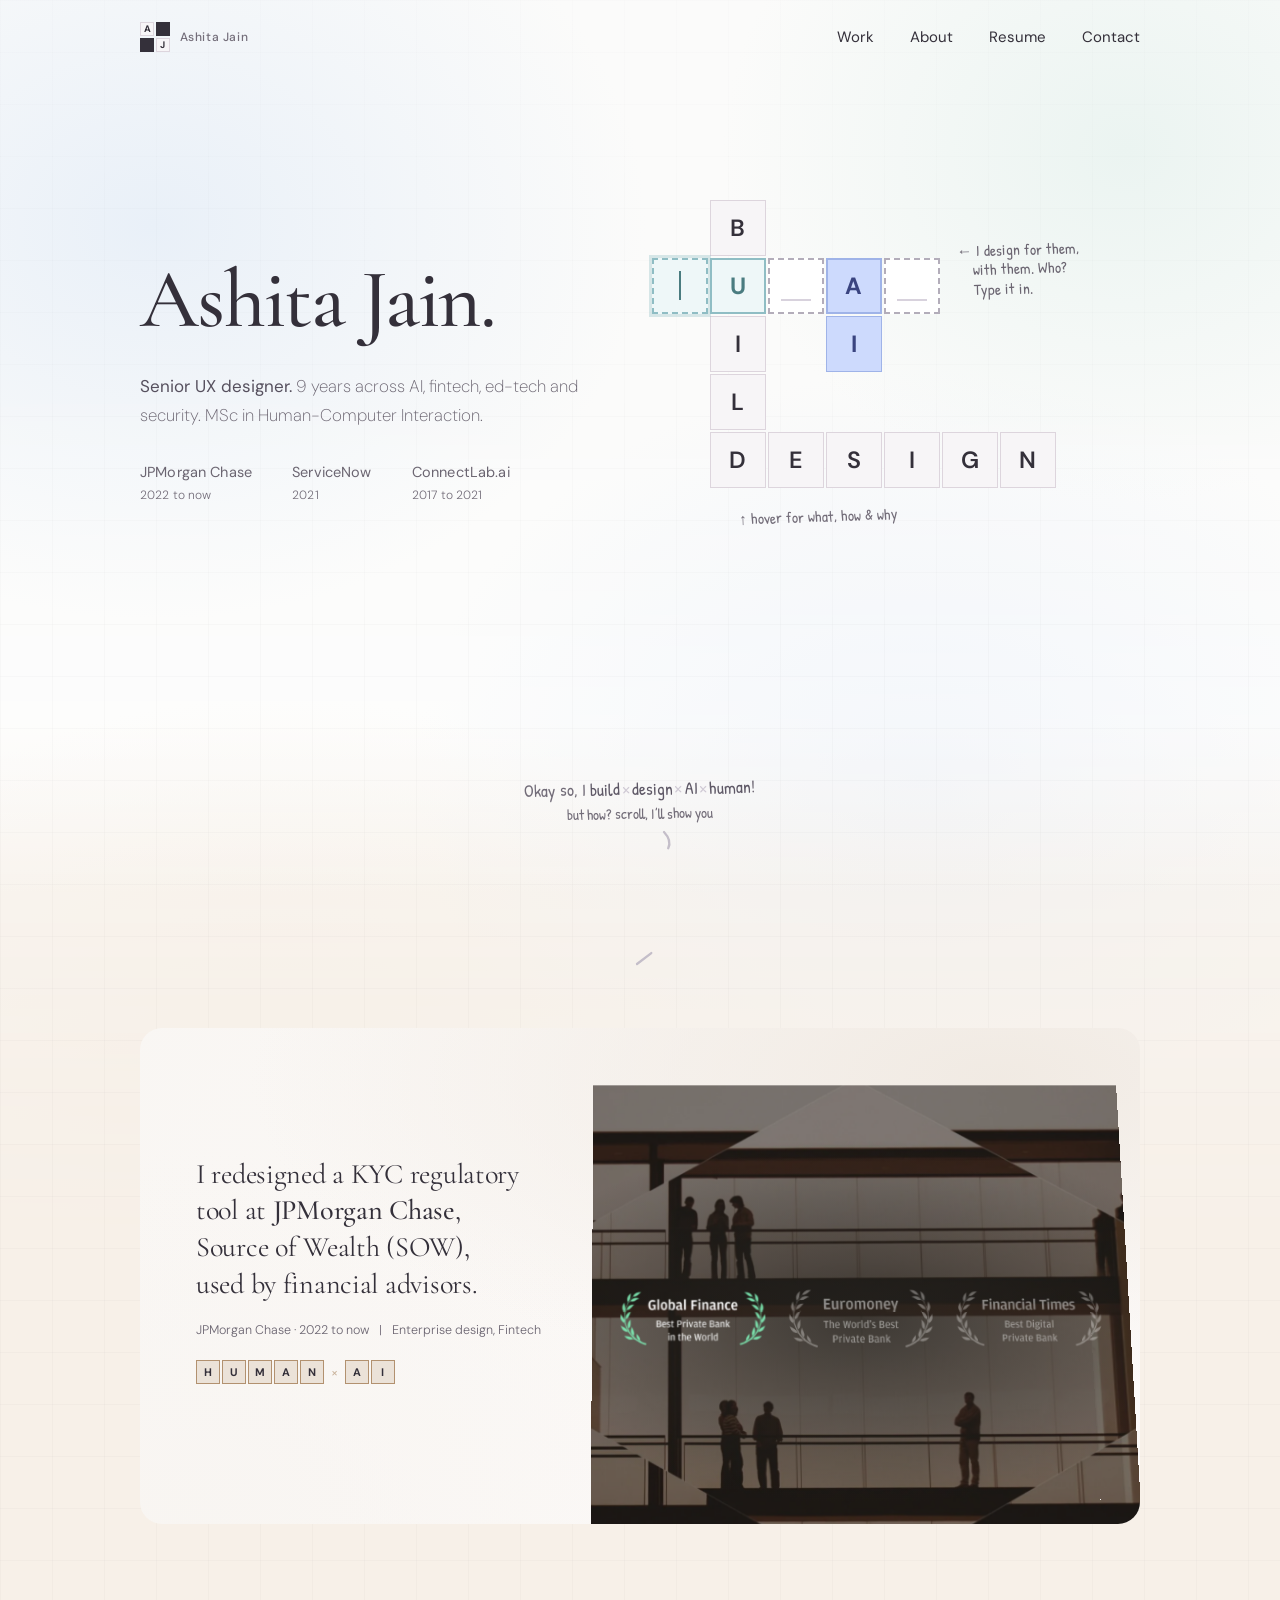
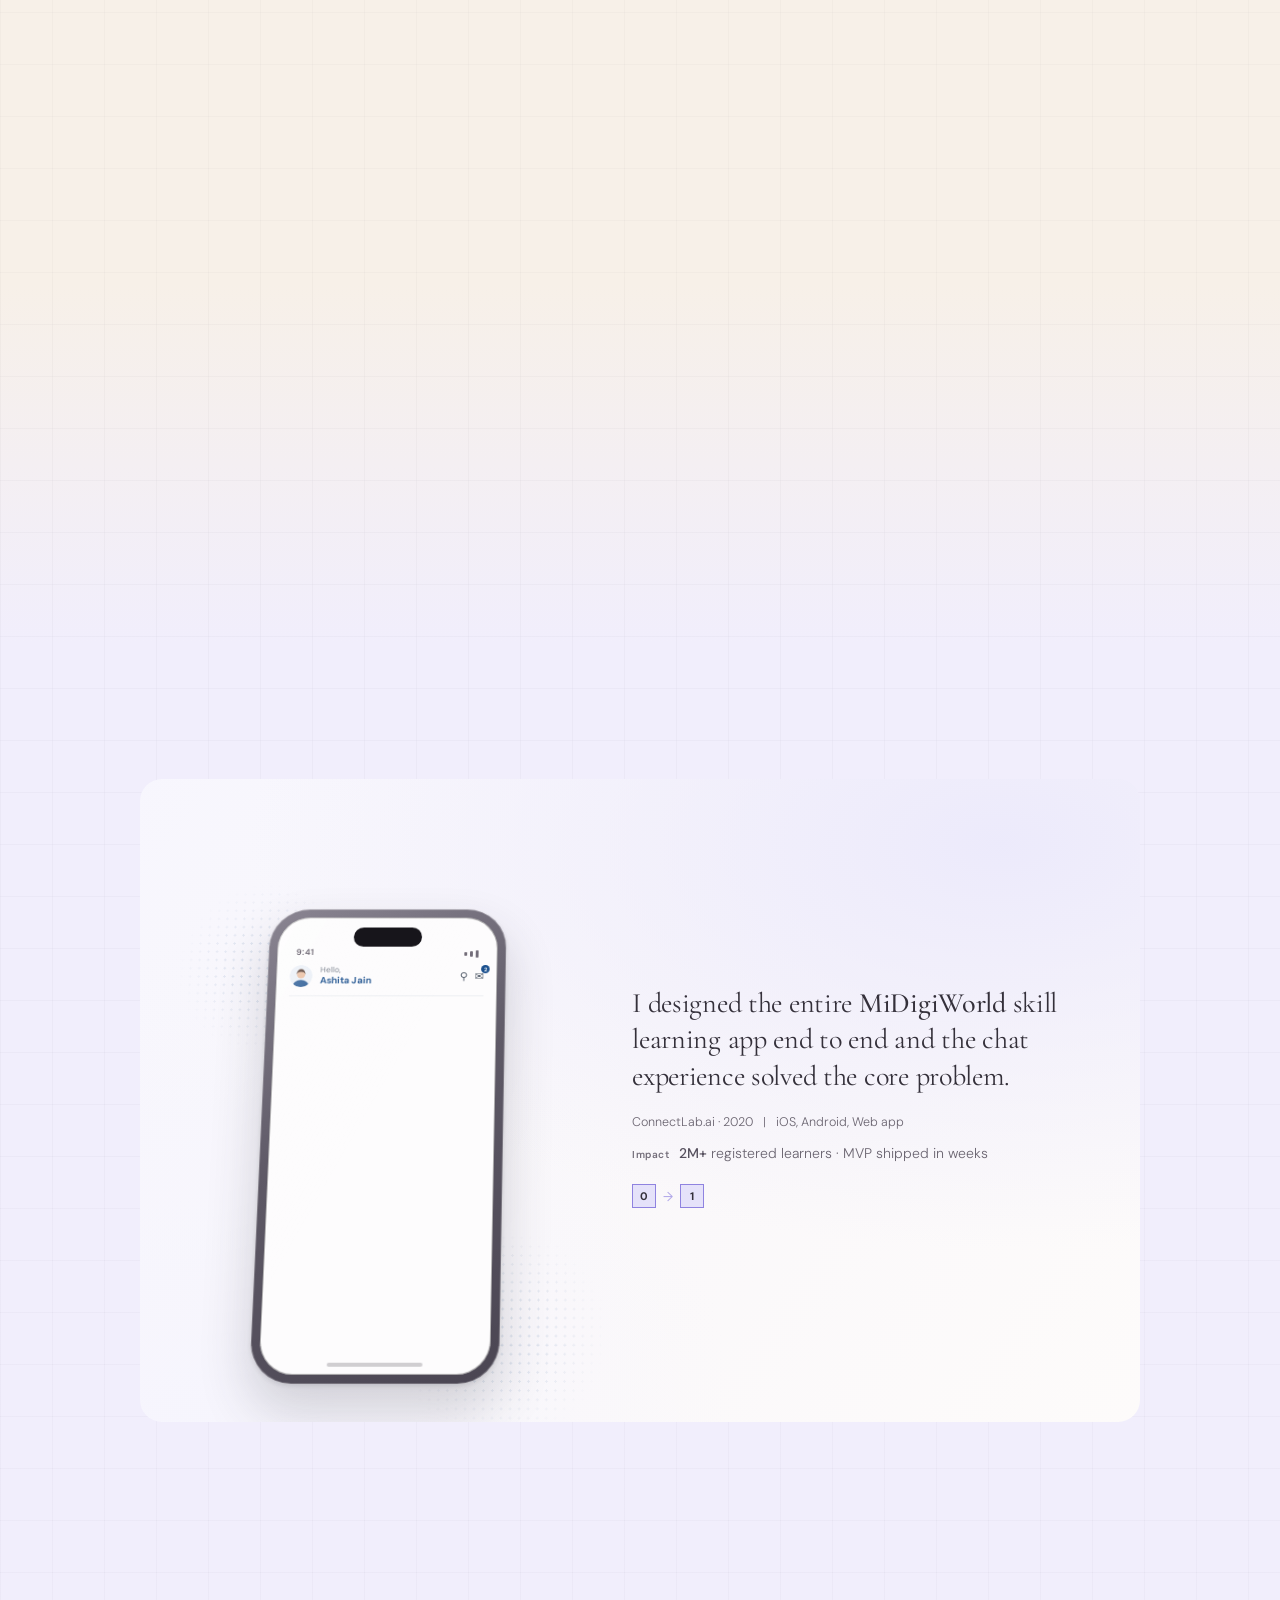
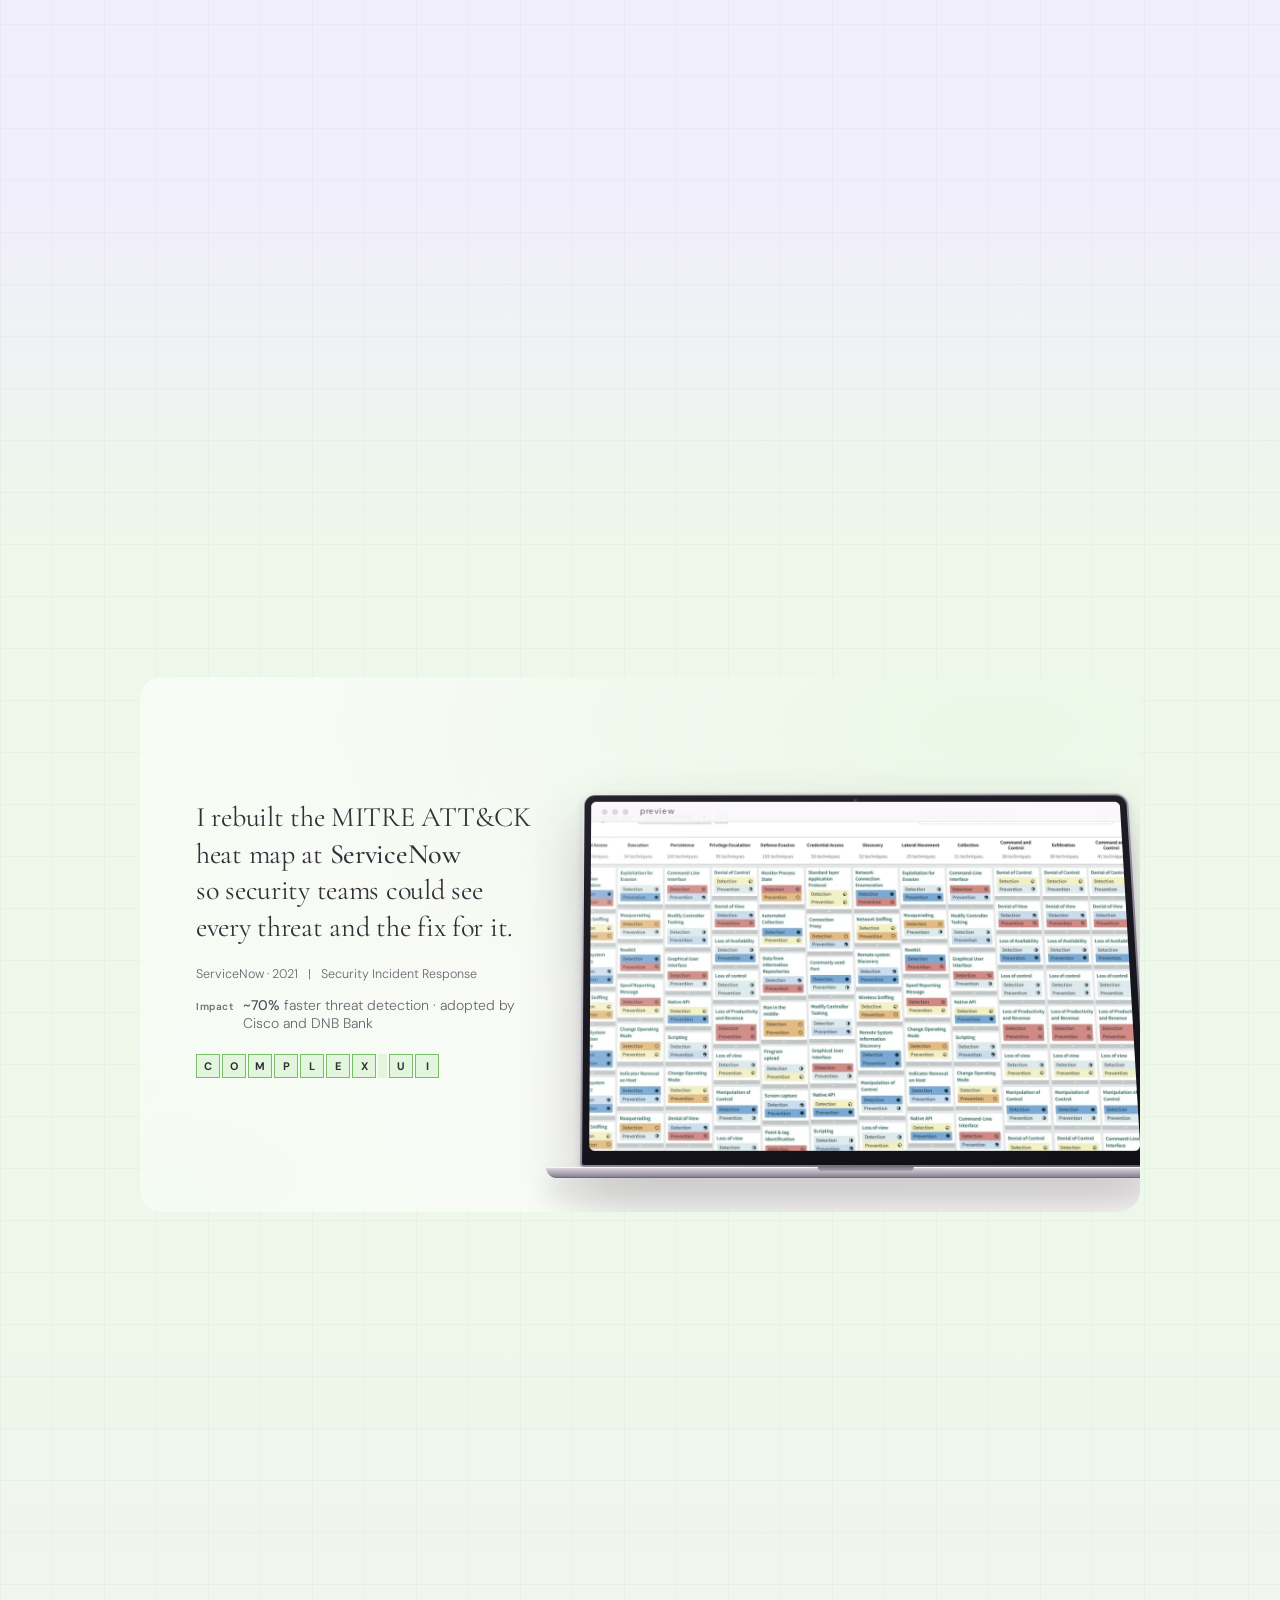
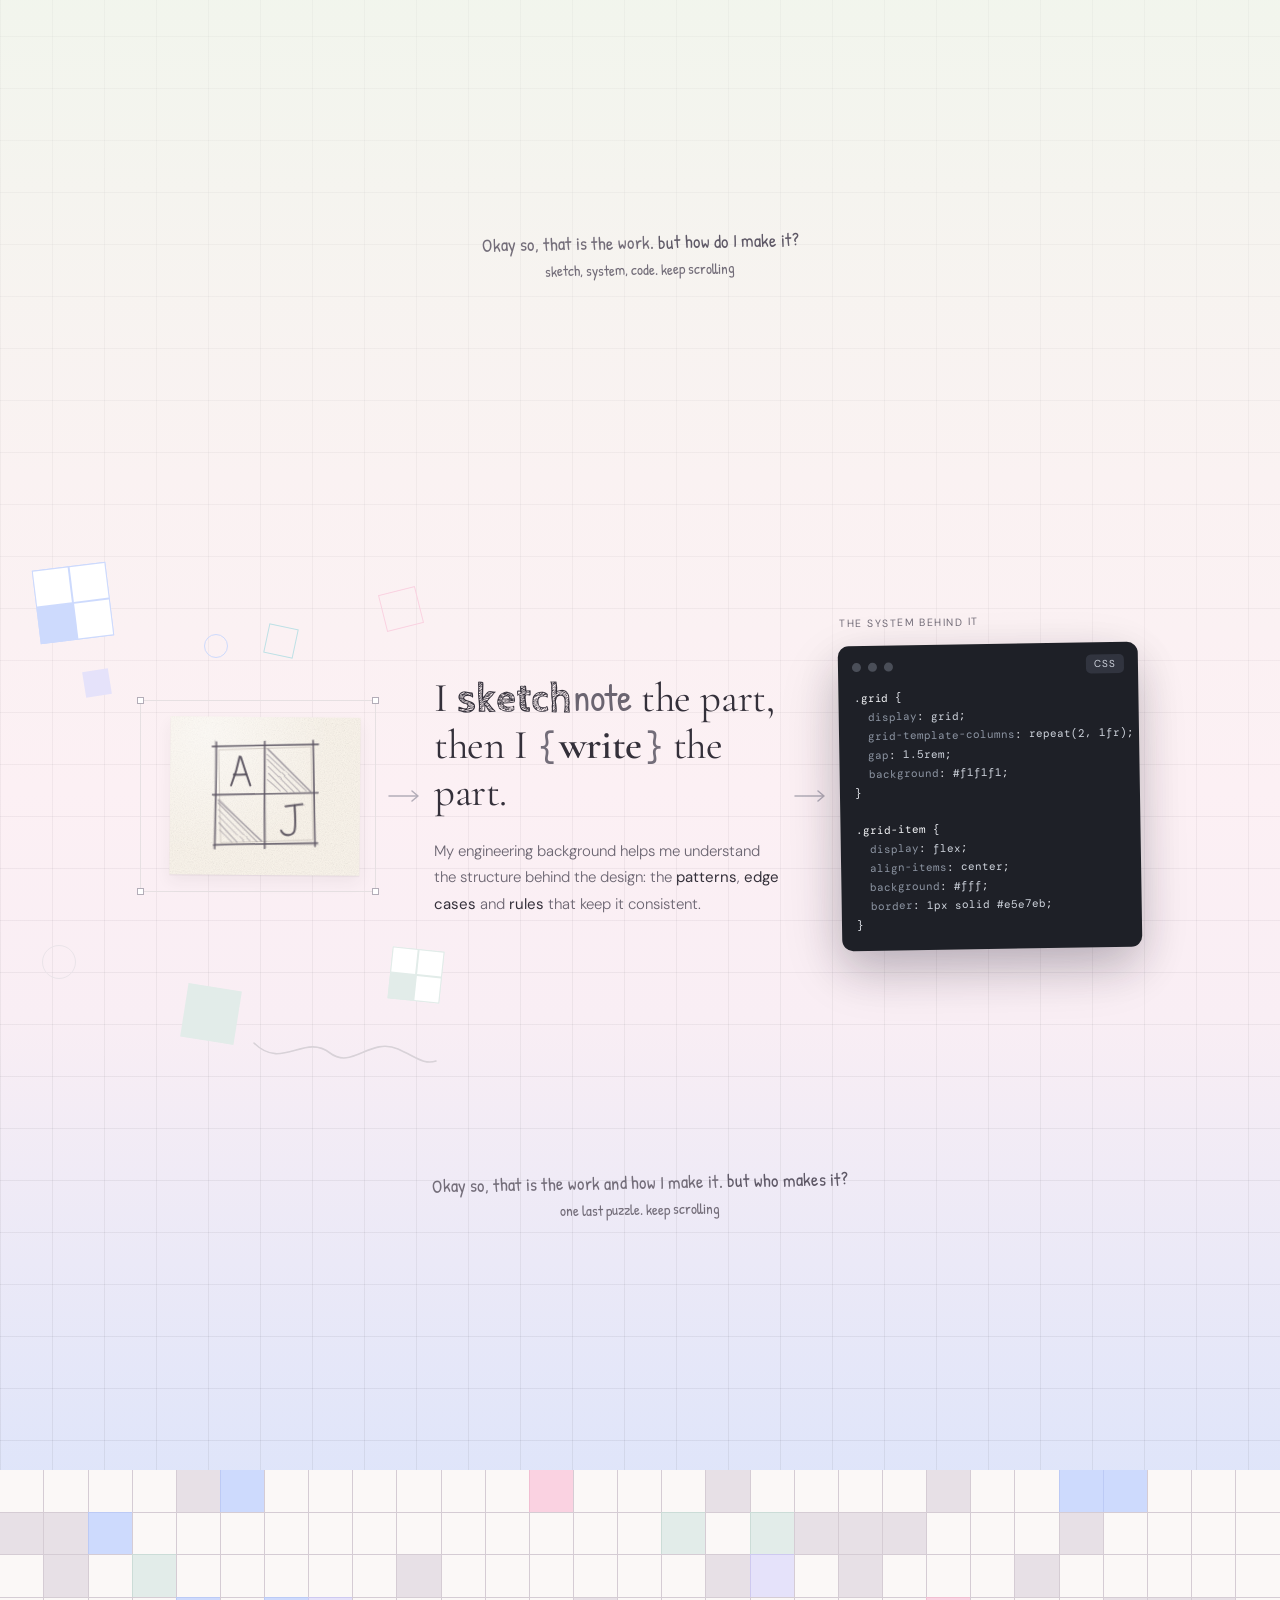
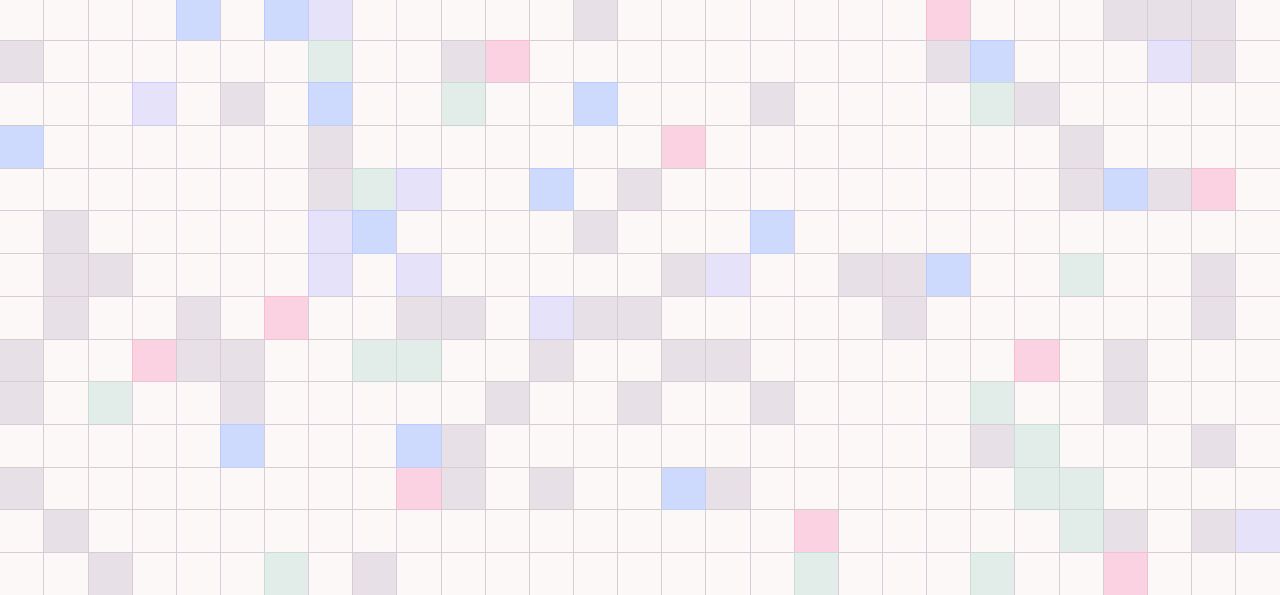
==== commit 156529e6: "Home: JPMorgan card describes the Source of Wealth case study Headline from the case study; the draf" ====
--- a/index.html
+++ b/index.html
@@ -2308,9 +2308,8 @@
           <span class="lktxt"><b>Locked</b><em>ask me for the word</em></span>
         </span></span>
         <div class="proj-text">
-          <h2 class="proj-line">I designed AI tools for private client bankers at <b>JPMorgan Chase</b> to review client&rsquo;s onboarding data they can actually trust.</h2>
+          <h2 class="proj-line">I redesigned a KYC regulatory tool at <b>JPMorgan Chase</b>, Source of Wealth (SOW), used by financial advisors.</h2>
           <div class="proj-meta">JPMorgan Chase &middot; 2022 to now <span>|</span> Enterprise design, Fintech</div>
-          <div class="proj-impact"><i>Impact</i><span>Onboarding time down <b>45%</b> &middot; manual reviews down <b>70%</b></span></div>
           <div class="pair" data-fill="200" role="img" aria-label="Human times AI">
             <span class="pcells"><i style="--i:0">H</i><i style="--i:1">U</i><i style="--i:2">M</i><i style="--i:3">A</i><i style="--i:4">N</i></span>
             <span class="px">&times;</span>
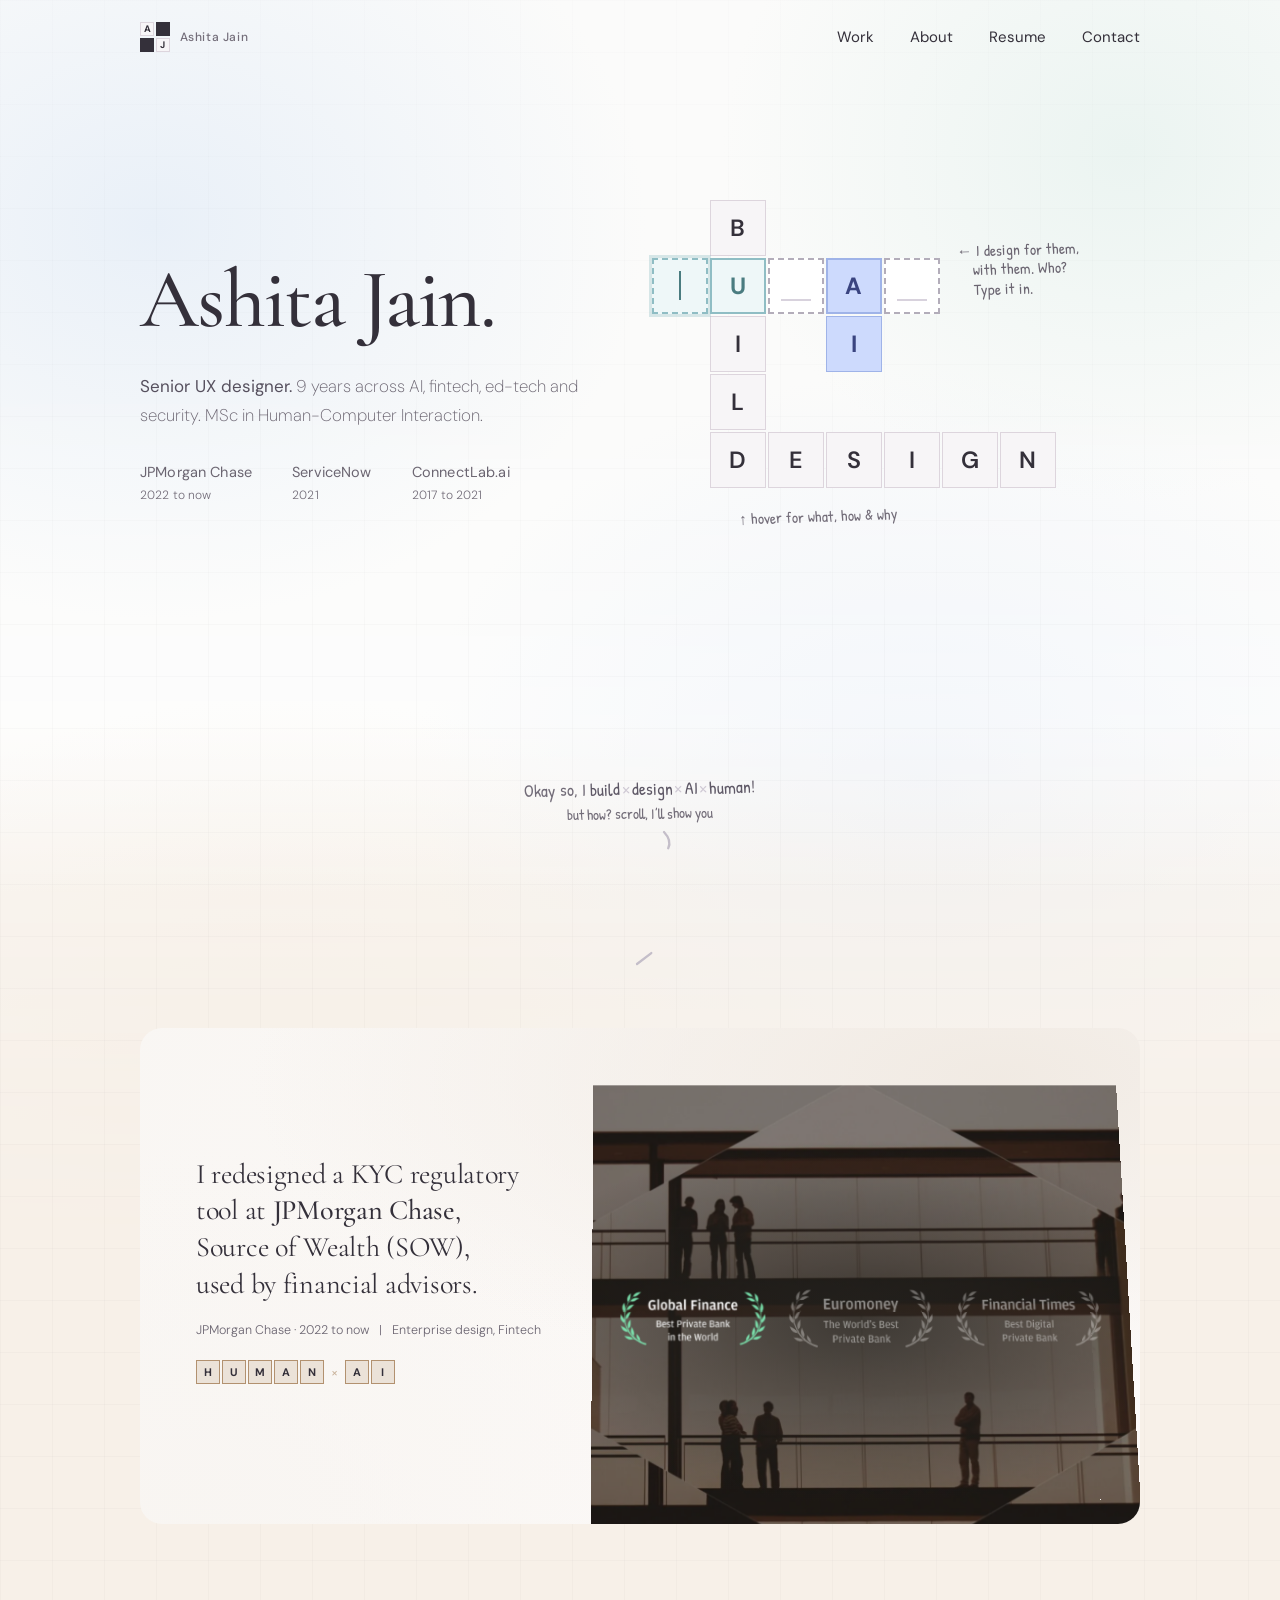
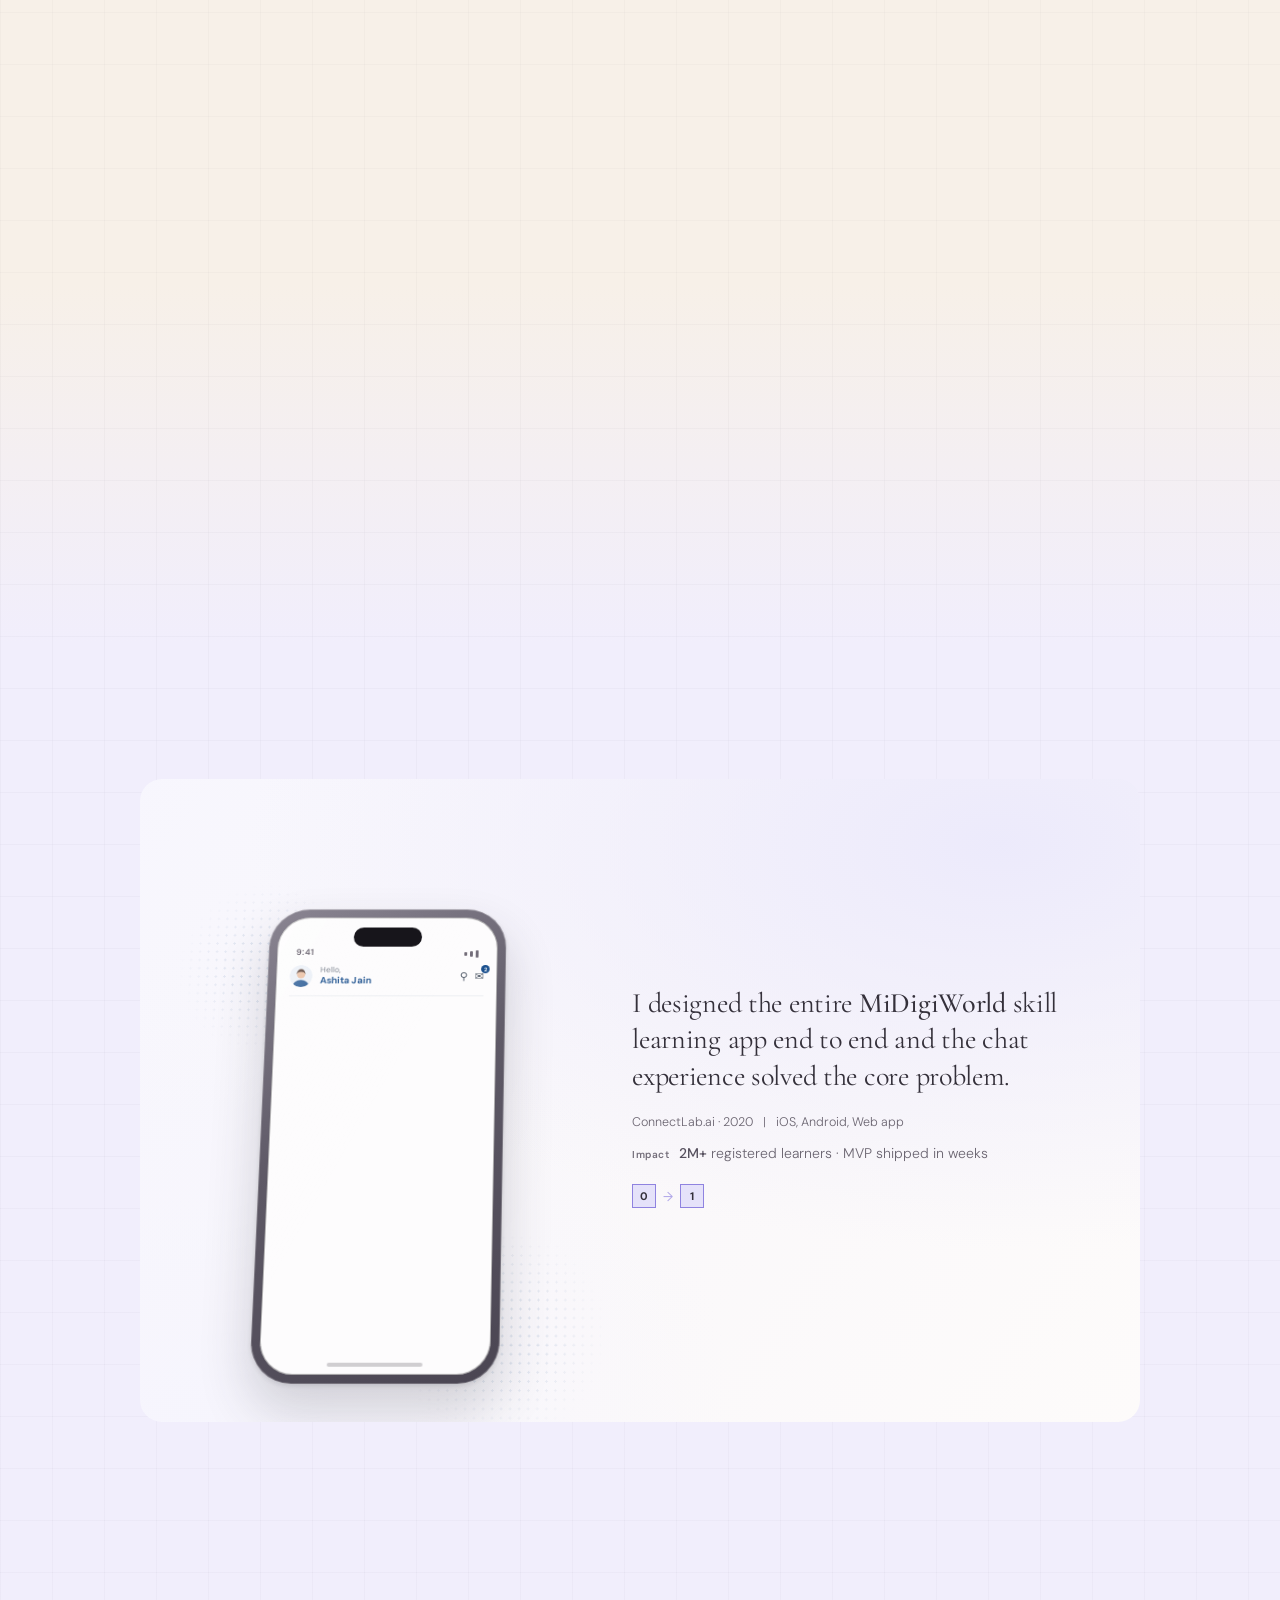
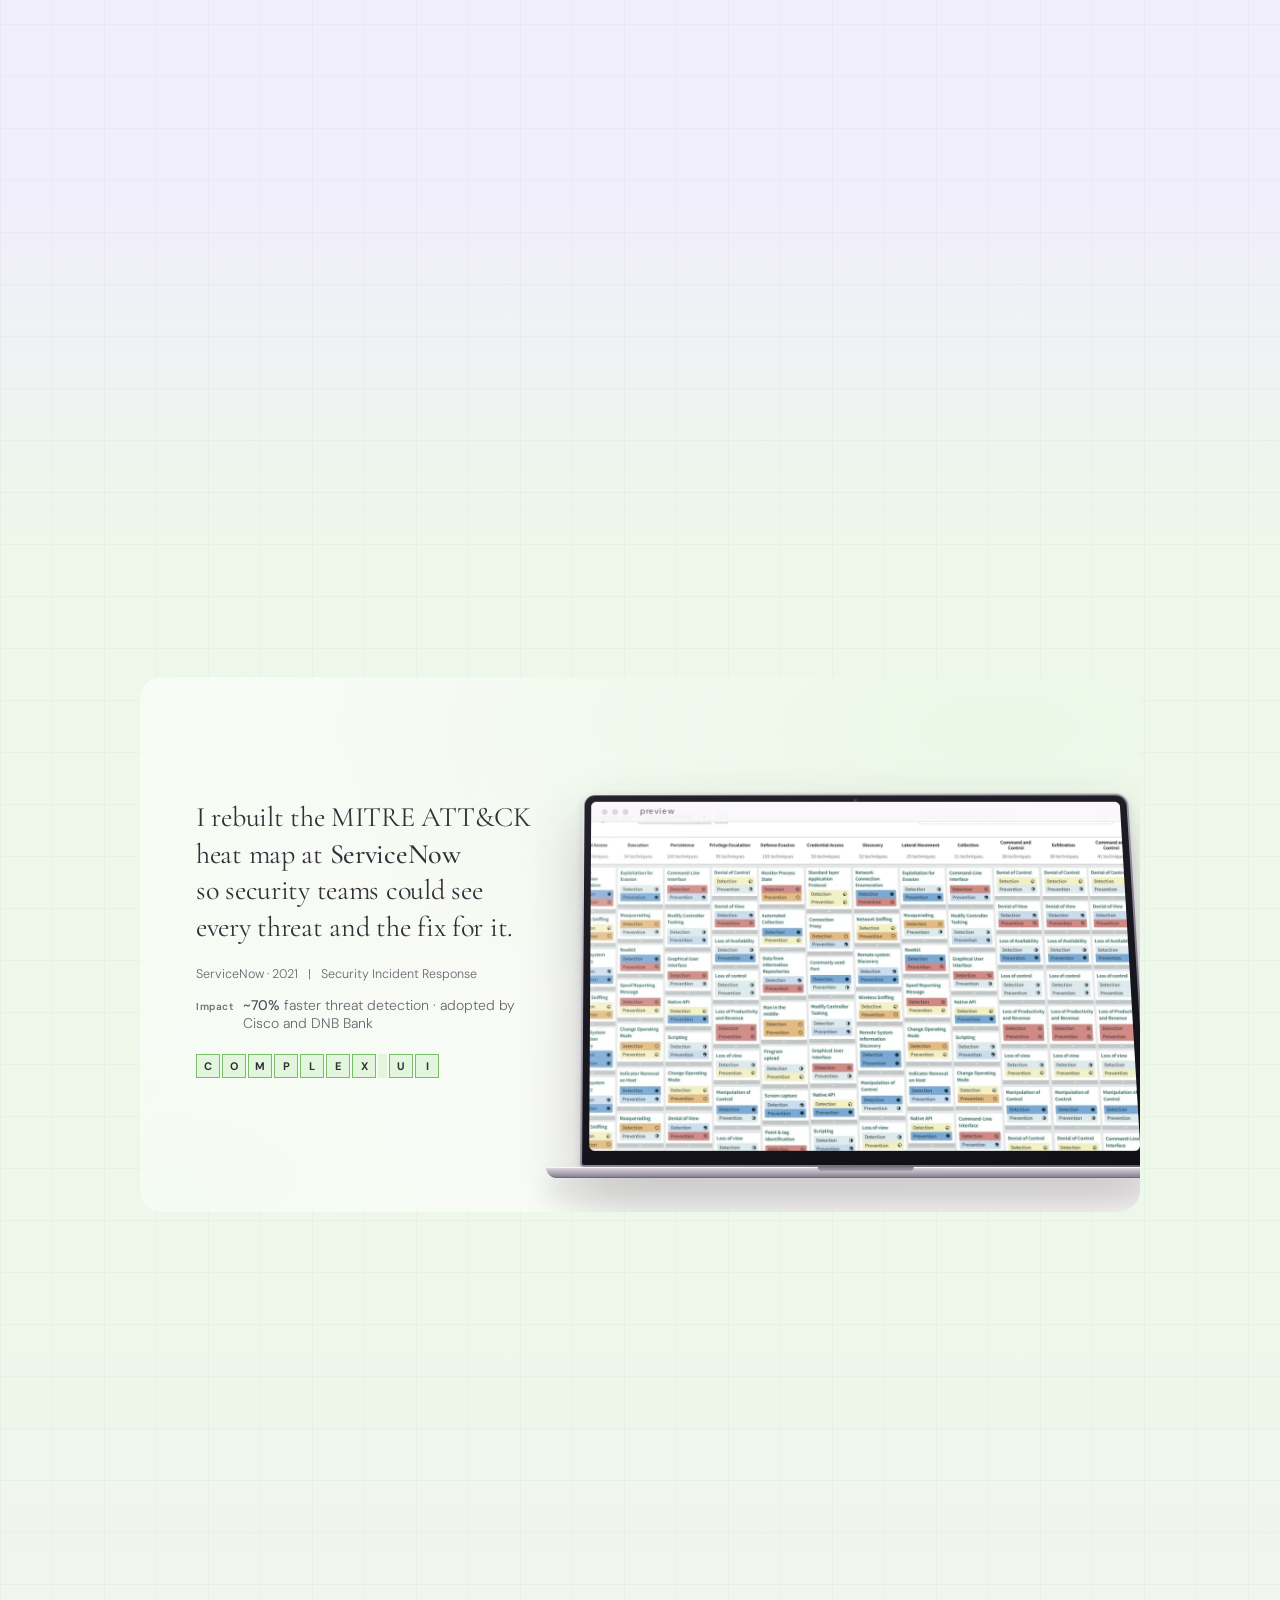
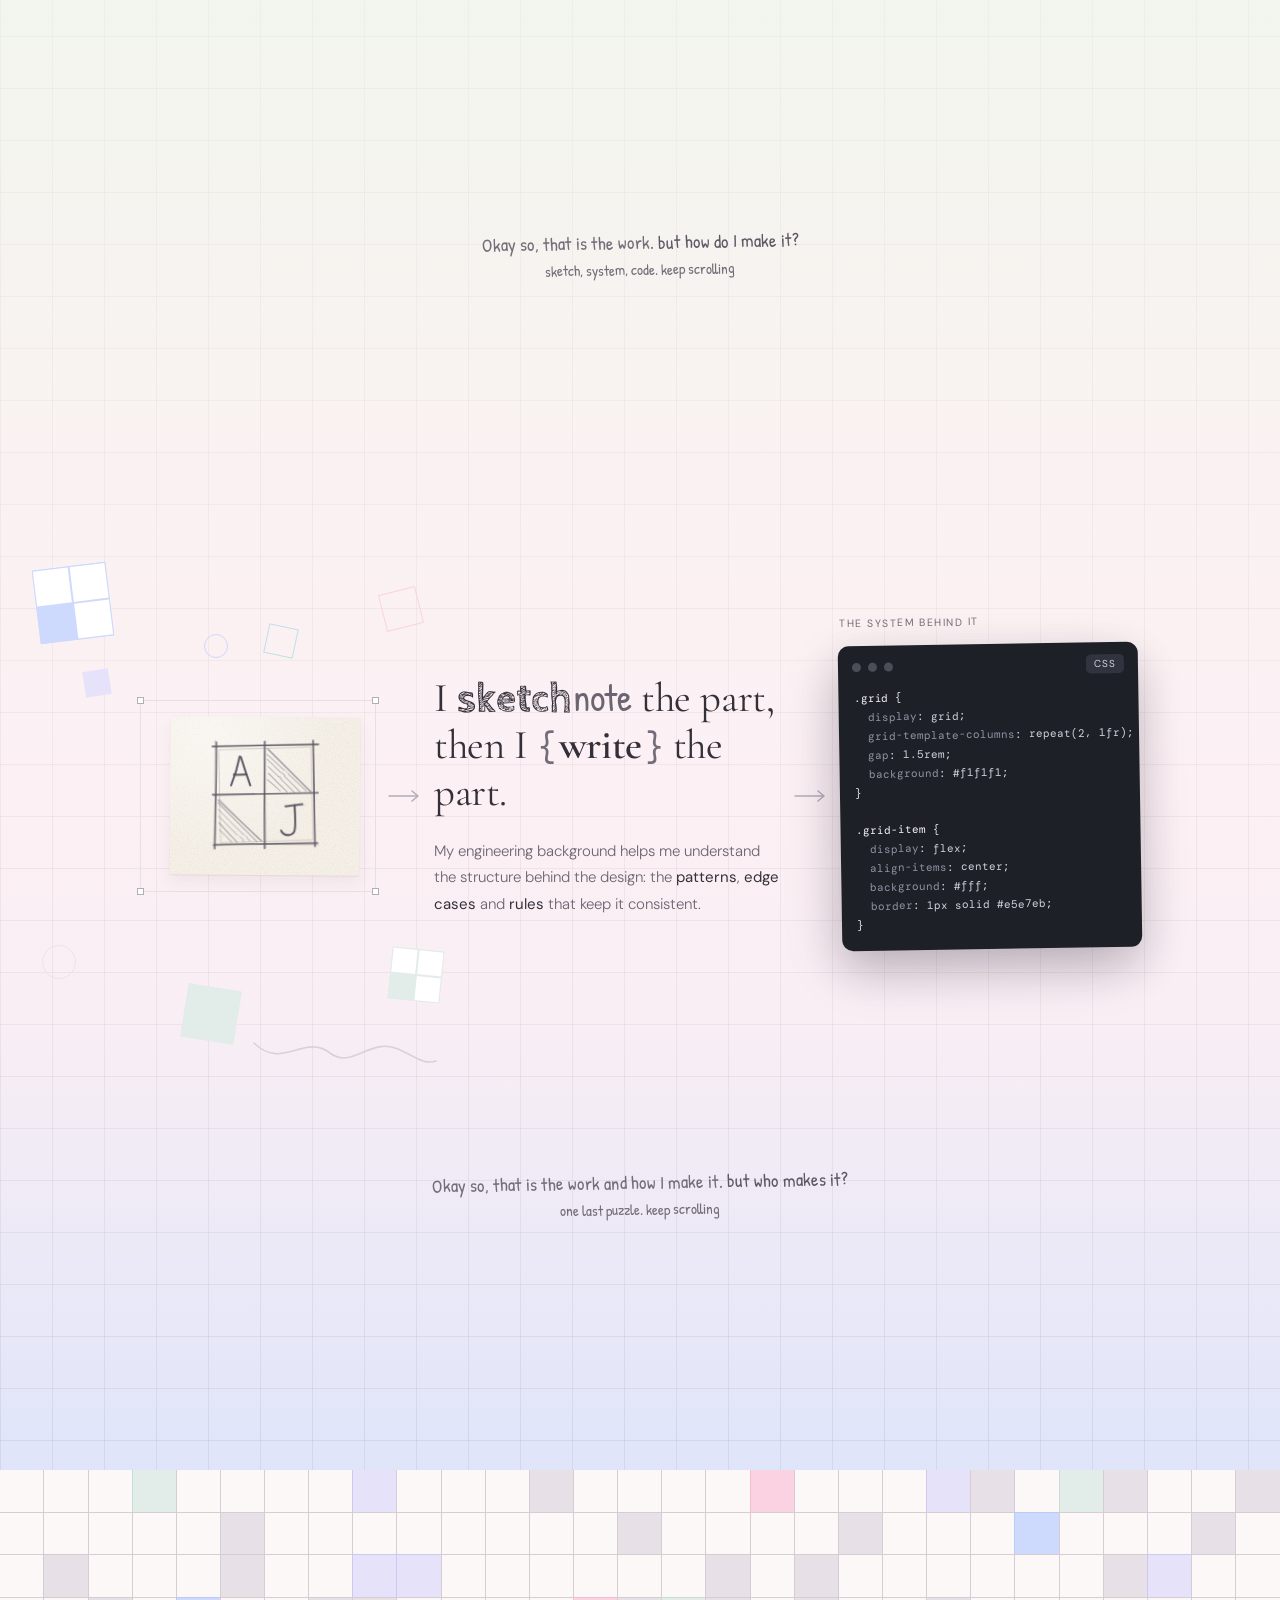
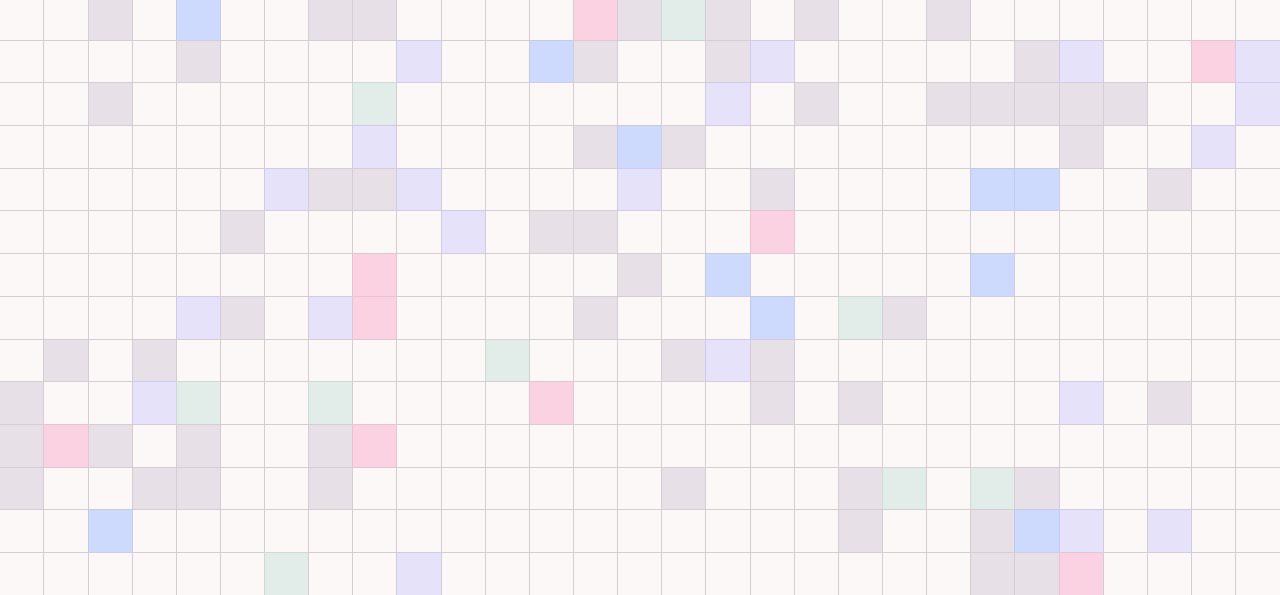
==== commit 8dd3fa47: "Home: the JPMorgan card opens the Source of Wealth case study The card links to sow.html and skips t" ====
--- a/index.html
+++ b/index.html
@@ -2299,7 +2299,7 @@
   <ol class="projects">
     <li class="proj locked" data-mock="review"
         style="--tint:#ebe2d8; --tint-line:#b2916f;">
-      <a href="jpm.html">
+      <a href="sow.html" data-own-gate>
         <span class="lockmark" aria-hidden="true"><span class="lockcard">
           <span class="lk">
             <svg class="shackle" viewBox="0 0 34 15"><path d="M8 15 V8.5 a9 7.5 0 0 1 18 0 V15"/></svg>
@@ -3452,6 +3452,7 @@
   const wrap = document.getElementById('gate');
   const link = document.querySelector('.proj.locked > a');
   if (!wrap || !link) return;
+  if (link.hasAttribute('data-own-gate')) return;   // the case study asks for its own password
 
   const GATE_HASH = 'c7651f4560224a0021c9a2f79ca151e021164d37f3fdeeda2be8825e30e13289';
   const GATE_LEN = 5;
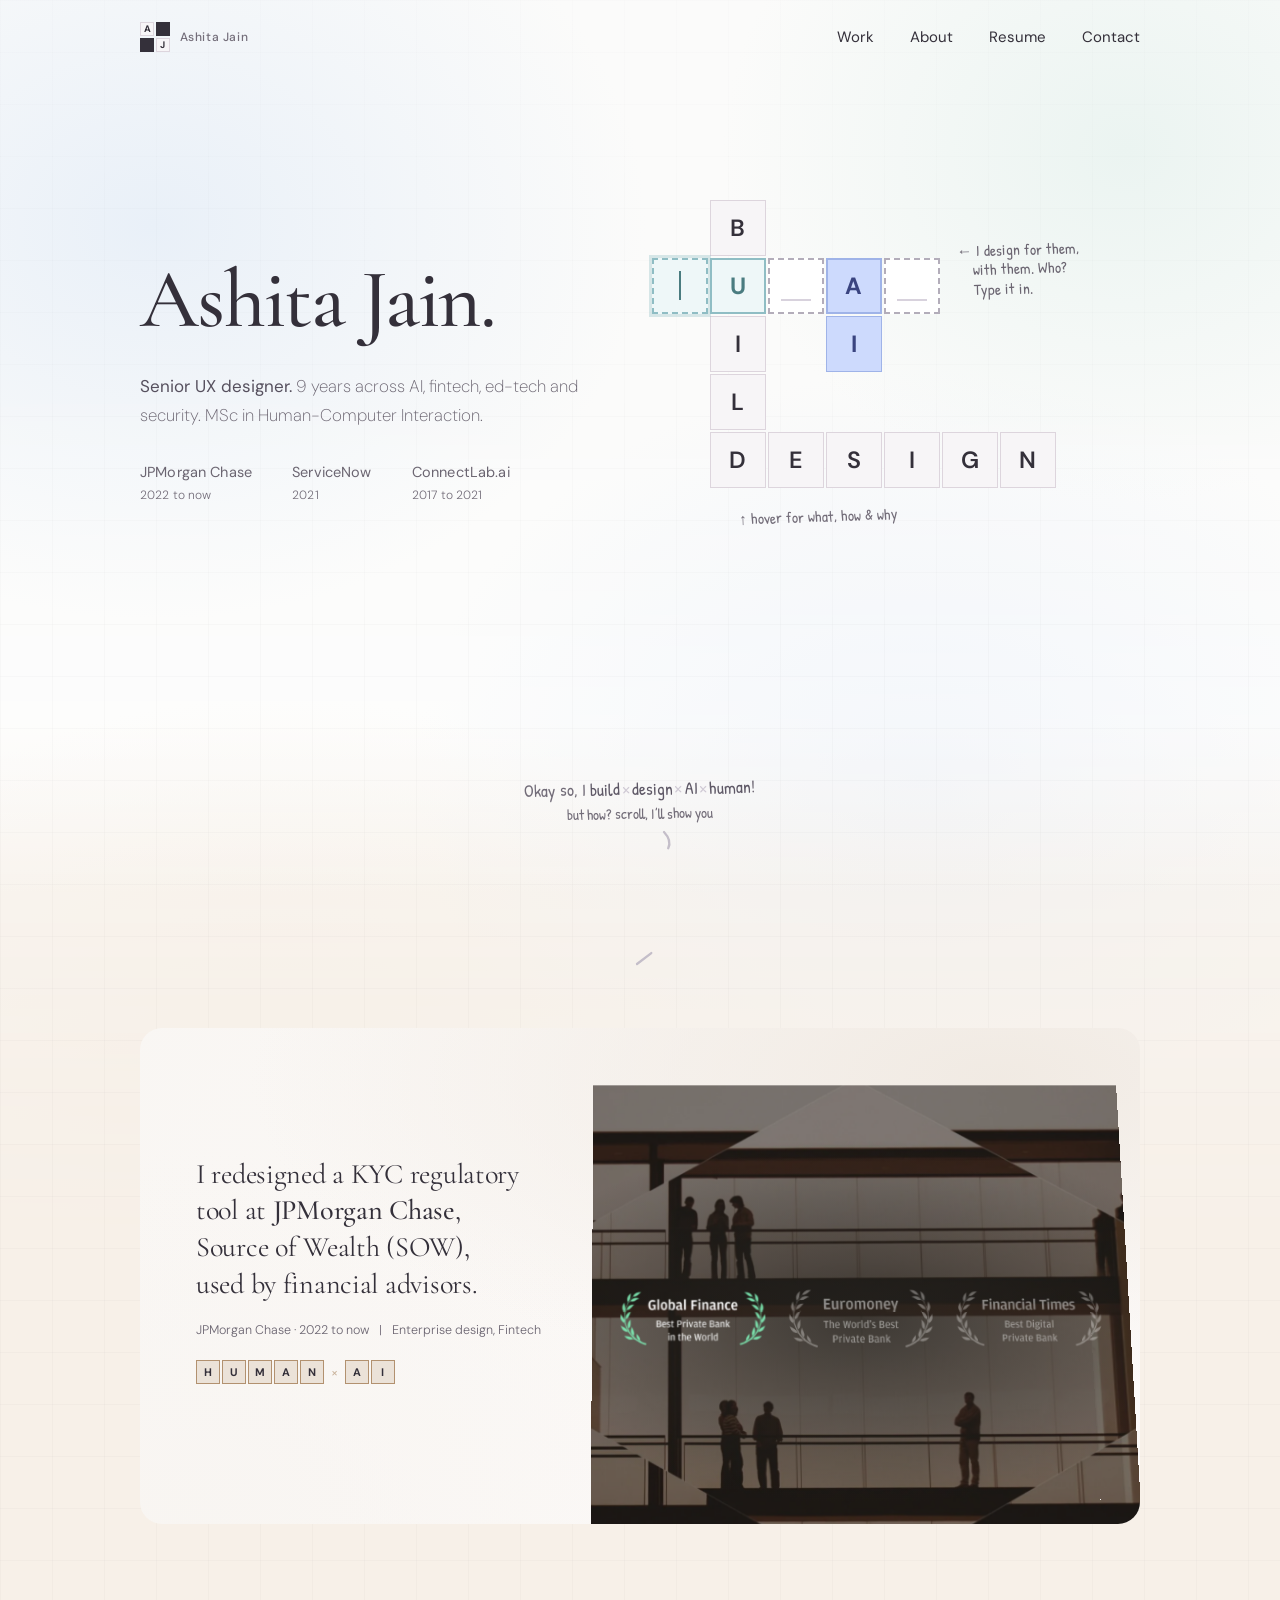
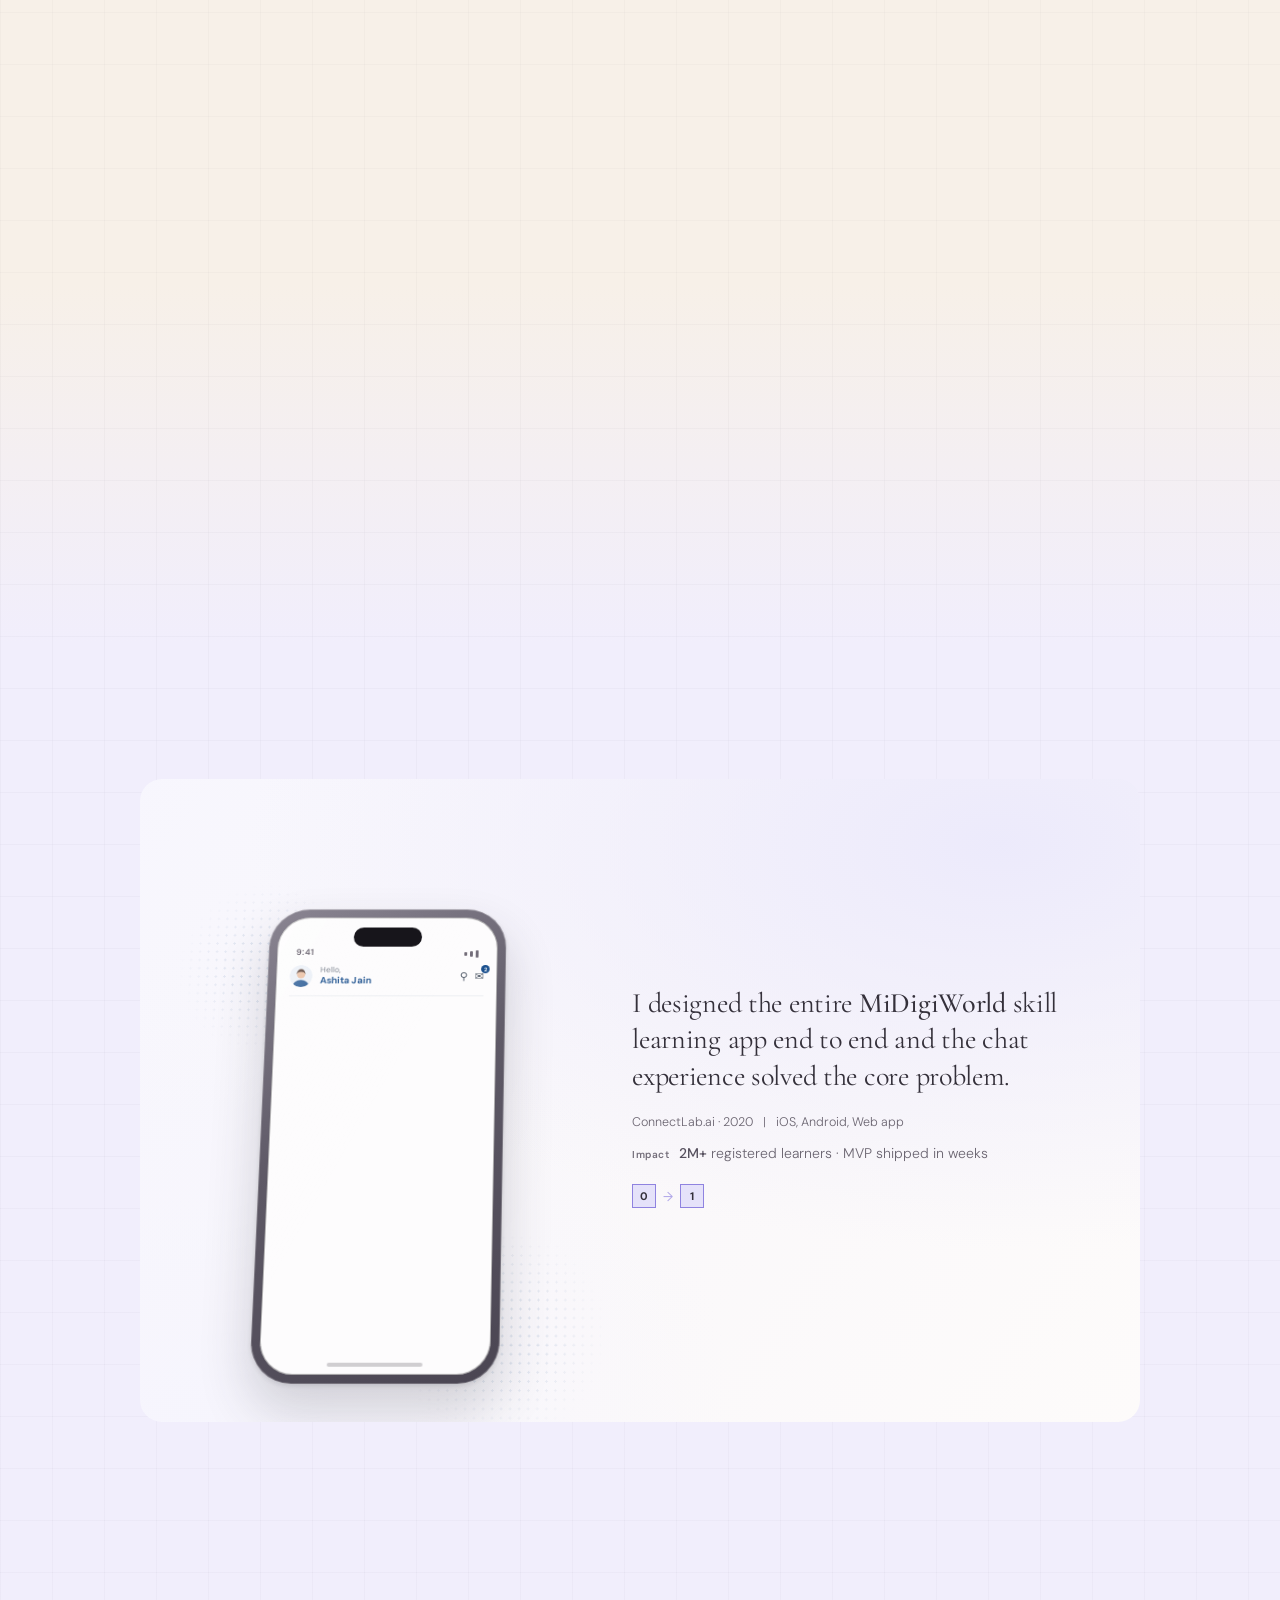
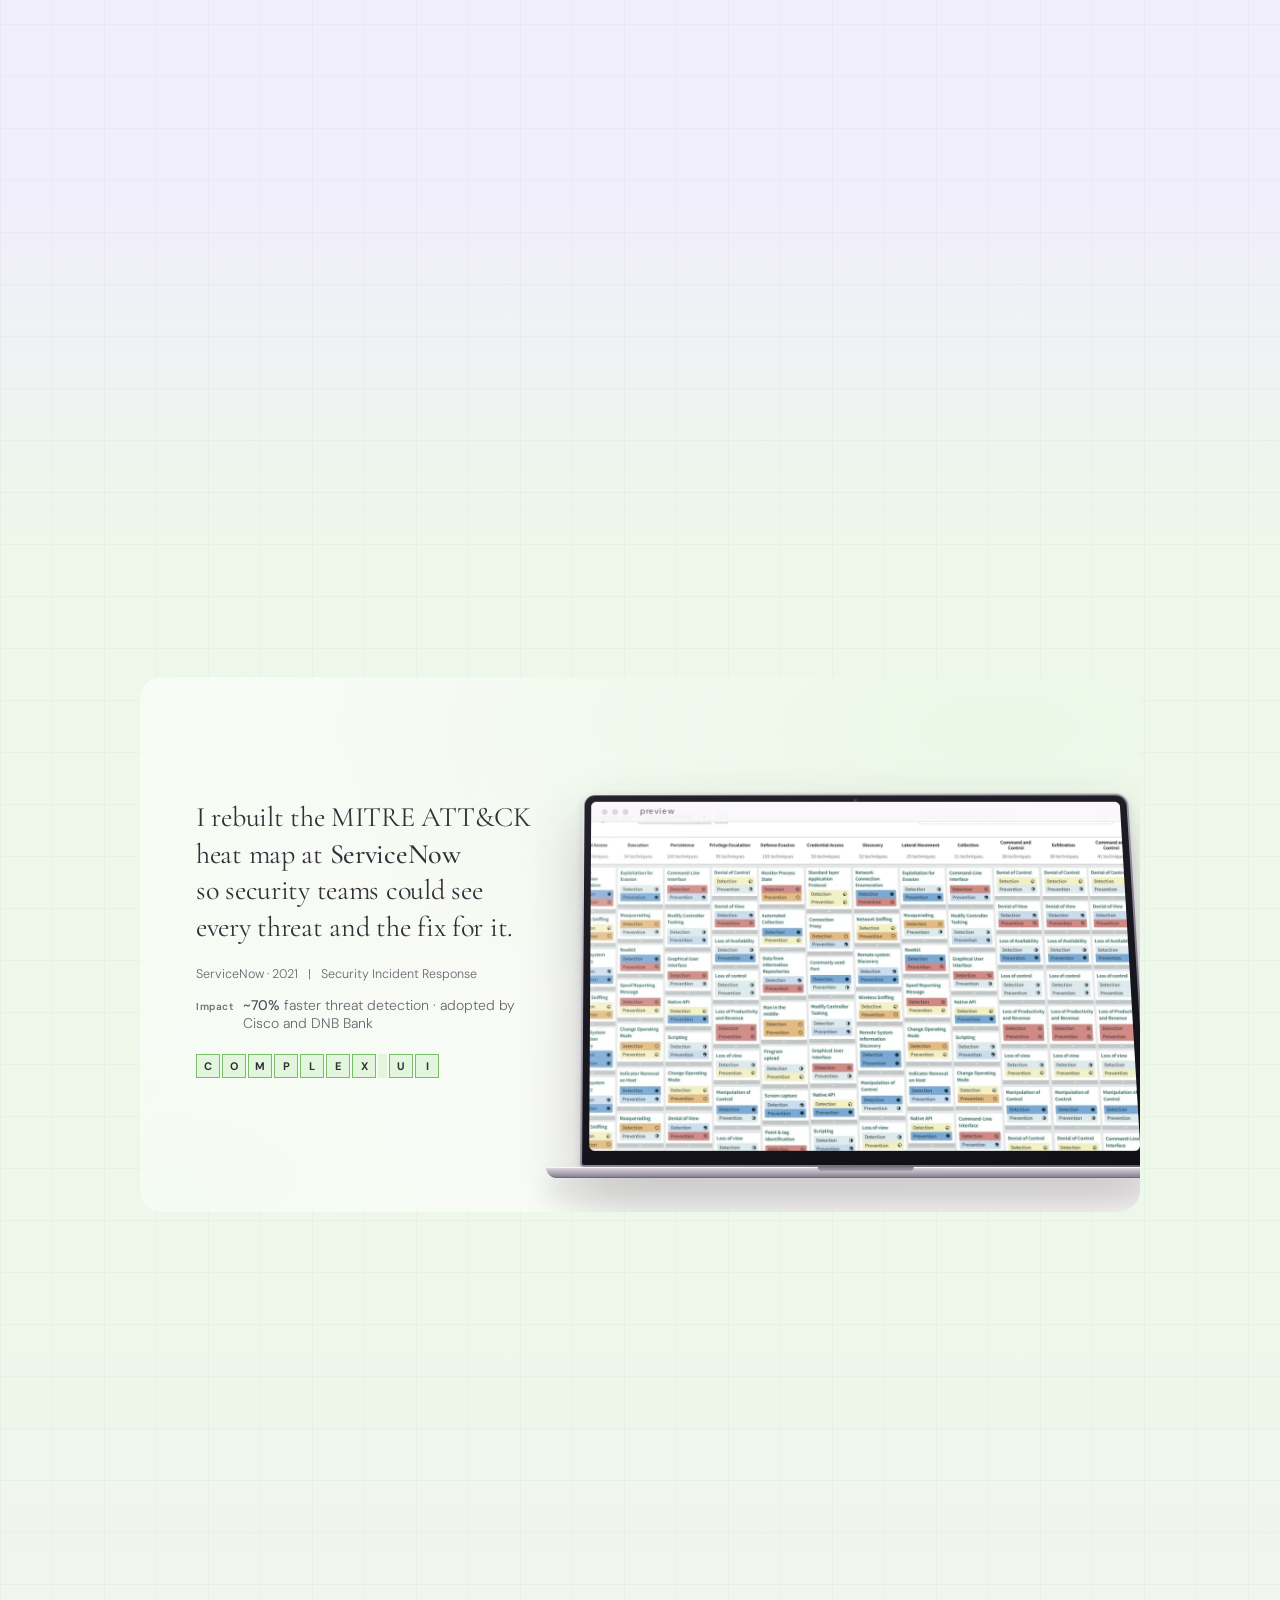
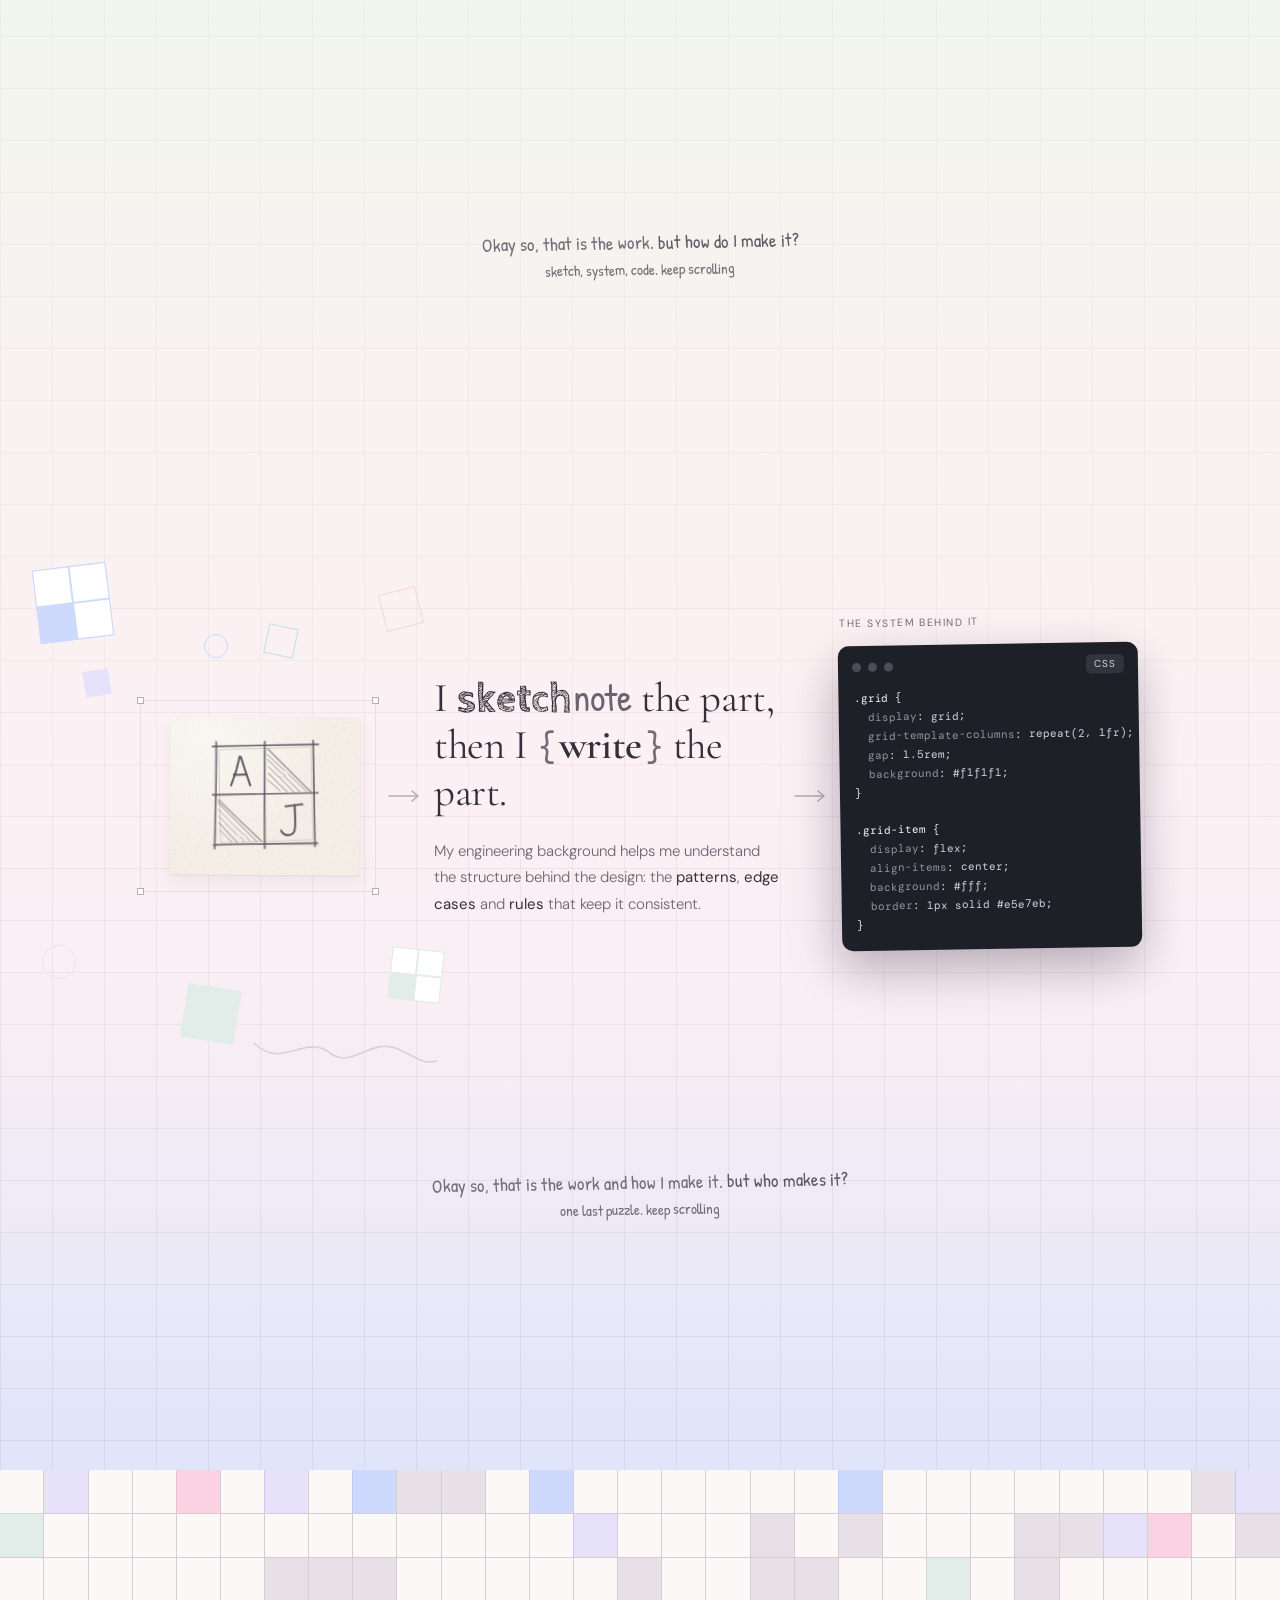
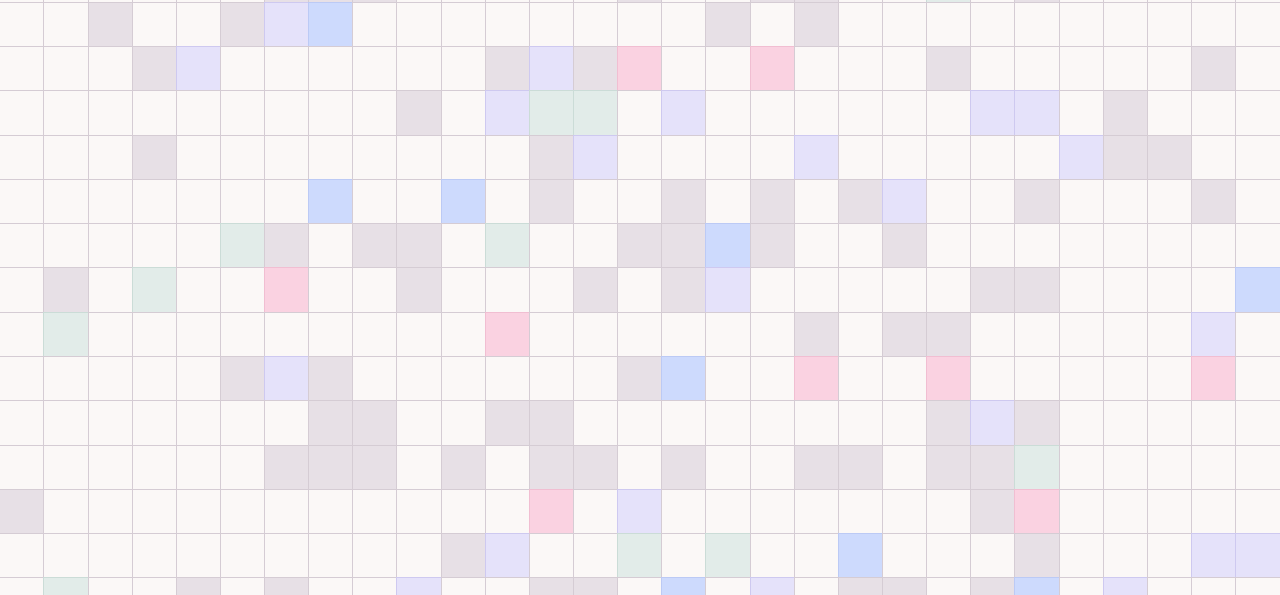
==== commit 98711621: "Case study password in the home page pop-up The JPMorgan card opens the home page's password pop-up " ====
--- a/index.html
+++ b/index.html
@@ -2299,11 +2299,11 @@
   <ol class="projects">
     <li class="proj locked" data-mock="review"
         style="--tint:#ebe2d8; --tint-line:#b2916f;">
-      <a href="sow.html" data-own-gate>
+      <a href="sow.html">
         <span class="lockmark" aria-hidden="true"><span class="lockcard">
           <span class="lk">
             <svg class="shackle" viewBox="0 0 34 15"><path d="M8 15 V8.5 a9 7.5 0 0 1 18 0 V15"/></svg>
-            <span class="cells"><i style="--i:0"></i><i style="--i:1"></i><i class="keyhole" style="--i:2"></i><i style="--i:3"></i><i style="--i:4"></i></span>
+            <span class="cells"><i style="--i:0"></i><i style="--i:1"></i><i style="--i:2"></i><i class="keyhole" style="--i:3"></i><i style="--i:4"></i><i style="--i:5"></i><i style="--i:6"></i></span>
           </span>
           <span class="lktxt"><b>Locked</b><em>ask me for the word</em></span>
         </span></span>
@@ -2565,7 +2565,7 @@
     <div class="gatebody" id="gateBody">
       <span class="lk" aria-hidden="true">
         <svg class="shackle" viewBox="0 0 34 15"><path d="M8 15 V8.5 a9 7.5 0 0 1 18 0 V15"/></svg>
-        <span class="cells"><i></i><i></i><i class="keyhole"></i><i></i><i></i></span>
+        <span class="cells"><i></i><i></i><i></i><i class="keyhole"></i><i></i><i></i><i></i></span>
       </span>
       <h3 id="gateTitle">This one&rsquo;s under wraps.</h3>
       <p class="lede">JPMorgan Chase asked me to keep the details private. If you have the word, fill it in below.</p>
@@ -3443,19 +3443,17 @@
 });
 area.addEventListener('mouseleave', () => showWord(null));
 
-// ---- gated case study: the padlock badge morphs into a password gate ----
-// Only the SHA-256 of the word ships in this file, so the word itself is not
-// readable in the source. It is still a client-side gate: someone determined
-// can brute-force a short secret offline. For real protection put the case
-// study behind host-level auth or StatiCrypt and let these cells drive that.
+// ---- gated case study: the padlock badge morphs into a password pop-up ----
+// The case study page is encrypted (AES-GCM, key from the password with PBKDF2).
+// The pop-up checks a word by trying to decrypt that page, so neither the word nor
+// a hash of it ships in this file. When it opens, the word is kept for this tab
+// (sessionStorage 'sow-pass') and the case study page opens straight away.
 (() => {
   const wrap = document.getElementById('gate');
   const link = document.querySelector('.proj.locked > a');
   if (!wrap || !link) return;
-  if (link.hasAttribute('data-own-gate')) return;   // the case study asks for its own password
-
-  const GATE_HASH = 'c7651f4560224a0021c9a2f79ca151e021164d37f3fdeeda2be8825e30e13289';
-  const GATE_LEN = 5;
+
+  const GATE_LEN = 7, KEY = 'sow-pass';
 
   const scrim = document.getElementById('gateScrim');
   const panel = document.getElementById('gatePanel');
@@ -3475,10 +3473,18 @@
 
   let typed = [], solved = false, open = false, checking = false, revealTimer = null;
 
-  const sha256 = async str => {
-    const buf = await crypto.subtle.digest('SHA-256', new TextEncoder().encode(str));
-    return [...new Uint8Array(buf)].map(b => b.toString(16).padStart(2, '0')).join('');
-  };
+  // the encrypted case study, fetched when the pop-up opens; a word is right if it decrypts it
+  let page = null;
+  const fetchPage = () => page || (page = fetch(link.getAttribute('href')).then(r => r.text()));
+  async function opens(pw) {
+    const m = (await fetchPage()).match(/const PAYLOAD = "([A-Za-z0-9+\/=]+)"/);
+    if (!m) return false;
+    const raw = Uint8Array.from(atob(m[1]), ch => ch.charCodeAt(0));
+    const salt = raw.slice(0, 16), iv = raw.slice(16, 28), ct = raw.slice(28);
+    const base = await crypto.subtle.importKey('raw', new TextEncoder().encode(pw), 'PBKDF2', false, ['deriveKey']);
+    const key = await crypto.subtle.deriveKey({ name: 'PBKDF2', salt, iterations: 250000, hash: 'SHA-256' }, base, { name: 'AES-GCM', length: 256 }, false, ['decrypt']);
+    try { await crypto.subtle.decrypt({ name: 'AES-GCM', iv }, key, ct); return true; } catch (e) { return false; }
+  }
 
   // each character shows for a beat, then masks
   function paint(reveal) {
@@ -3522,6 +3528,7 @@
     const cs = getComputedStyle(link.closest('.proj'));
     panel.style.setProperty('--tint', cs.getPropertyValue('--tint'));
     panel.style.setProperty('--tint-line', cs.getPropertyValue('--tint-line'));
+    fetchPage();
     wrap.hidden = false;
     document.body.style.overflow = 'hidden';
     scrim.animate([{ opacity: 0 }, { opacity: 1 }], { duration: 320, easing: 'ease-out', fill: 'forwards' });
@@ -3556,7 +3563,7 @@
     });
     [784, 988, 1175].forEach((f, i) => setTimeout(() => tone(f, 0.45, 0.05, 'sine'), 110 + i * 110));
     okMsg.classList.add('show');
-    try { sessionStorage.setItem('jpm-unlocked', '1'); } catch (e) {}
+    try { sessionStorage.setItem(KEY, typed.join('')); } catch (e) {}
     setTimeout(() => { location.href = link.getAttribute('href'); }, 1100);
   }
 
@@ -3569,7 +3576,7 @@
   async function submit() {
     checking = true;
     try {
-      if (await sha256(typed.join('')) === GATE_HASH) unlock();
+      if (await opens(typed.join(''))) unlock();
       else reject();
     } catch (e) {
       reject();
@@ -3578,7 +3585,7 @@
 
   function typeChar(ch) {
     if (solved || checking || typed.length >= GATE_LEN) return;
-    typed.push(ch);
+    typed.push(ch.toUpperCase());
     const at = typed.length - 1;
     paint(at);
     tone(500 + at * 22, 0.045, 0.045);
@@ -3593,7 +3600,12 @@
     paint(-1);
   }
 
-  link.addEventListener('click', e => { e.preventDefault(); openGate(); });
+  // unlocked earlier in this tab: straight in; otherwise the pop-up
+  link.addEventListener('click', e => {
+    e.preventDefault();
+    let saved = null; try { saved = sessionStorage.getItem(KEY); } catch (err) {}
+    if (saved) location.href = link.getAttribute('href'); else openGate();
+  });
   input.addEventListener('keydown', e => {
     if (e.key === 'Backspace') { e.preventDefault(); backspace(); }
     else if (e.key.length === 1 && !e.metaKey && !e.ctrlKey && !e.altKey) {
@@ -3613,6 +3625,11 @@
   document.getElementById('gateClose').addEventListener('click', closeGate);
   scrim.addEventListener('click', closeGate);
   addEventListener('keydown', e => { if (e.key === 'Escape' && open) closeGate(); });
+  if (location.hash === '#case-locked') {
+    history.replaceState(null, '', location.pathname + location.search);
+    link.closest('.proj').scrollIntoView({ block: 'center' });
+    setTimeout(openGate, 400);
+  }
 })();
 
 // The layer stack opens and closes on its own, and stays open while you are on it.
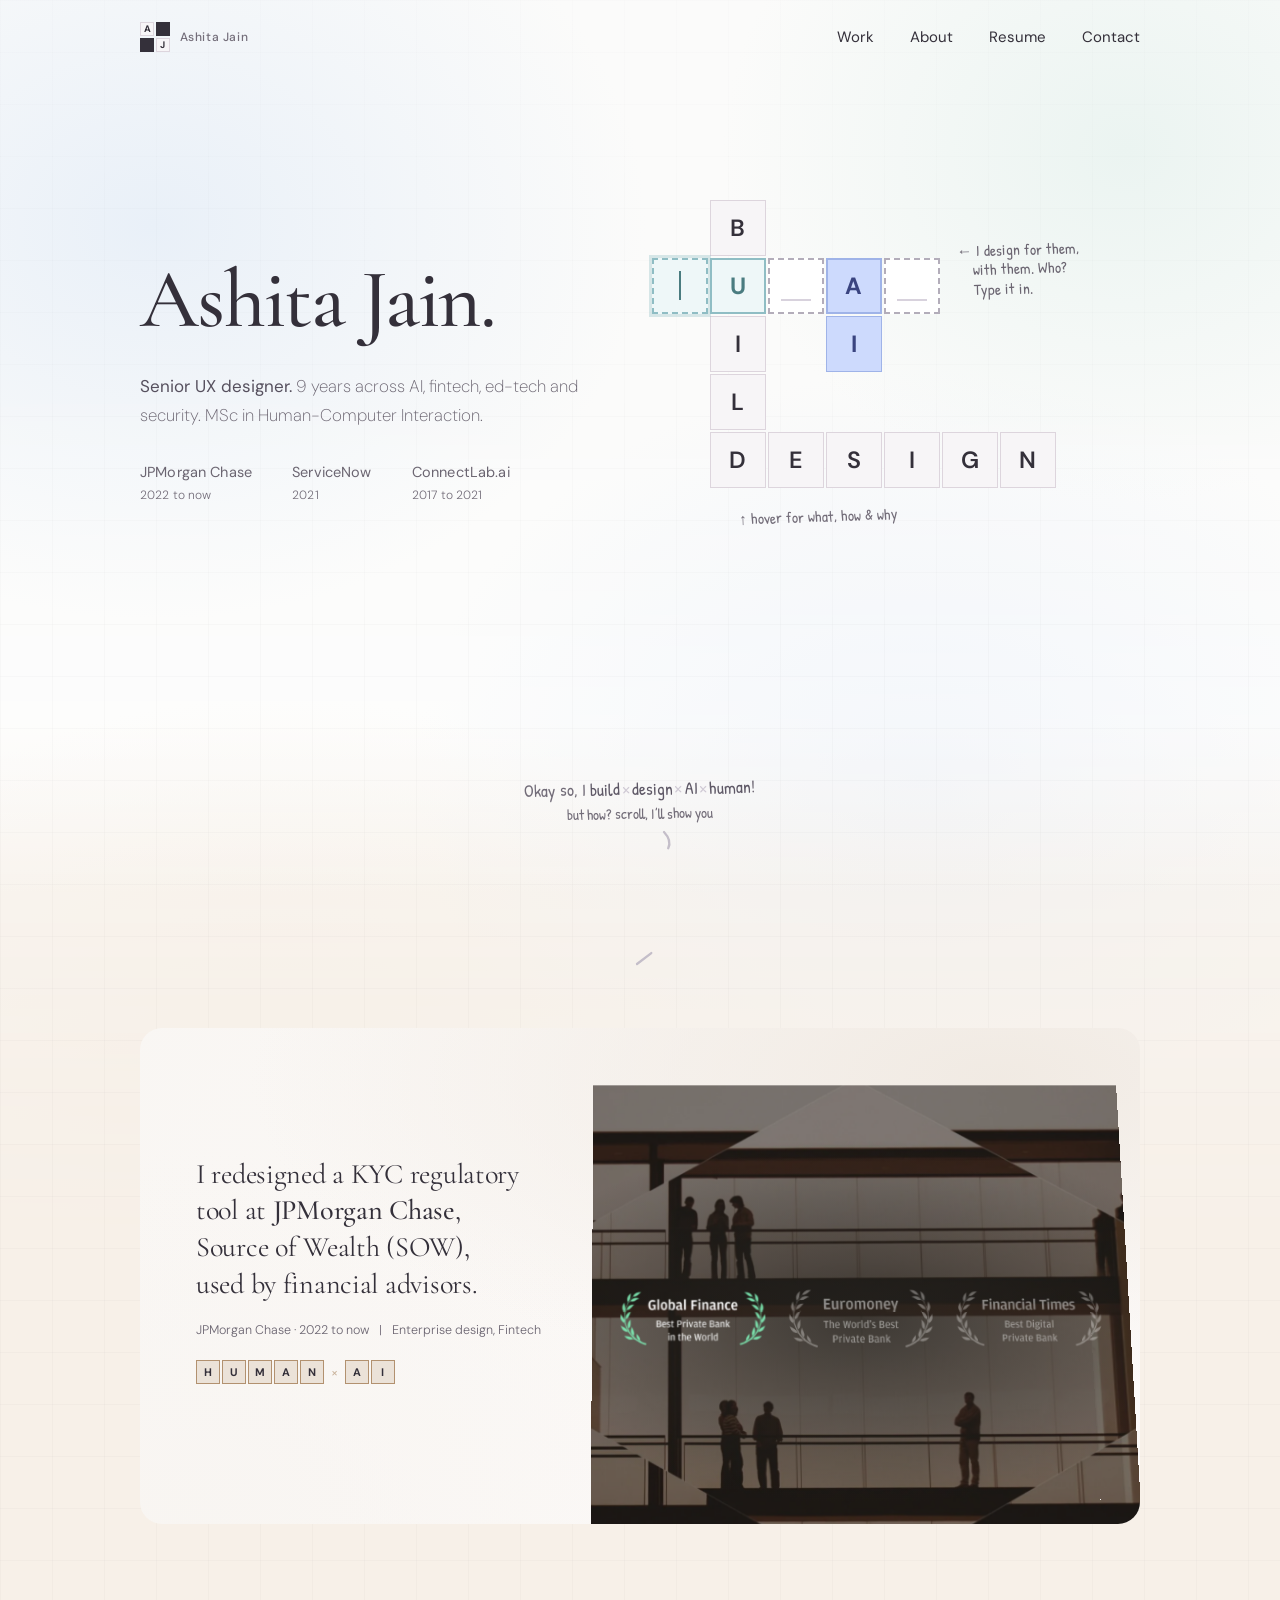
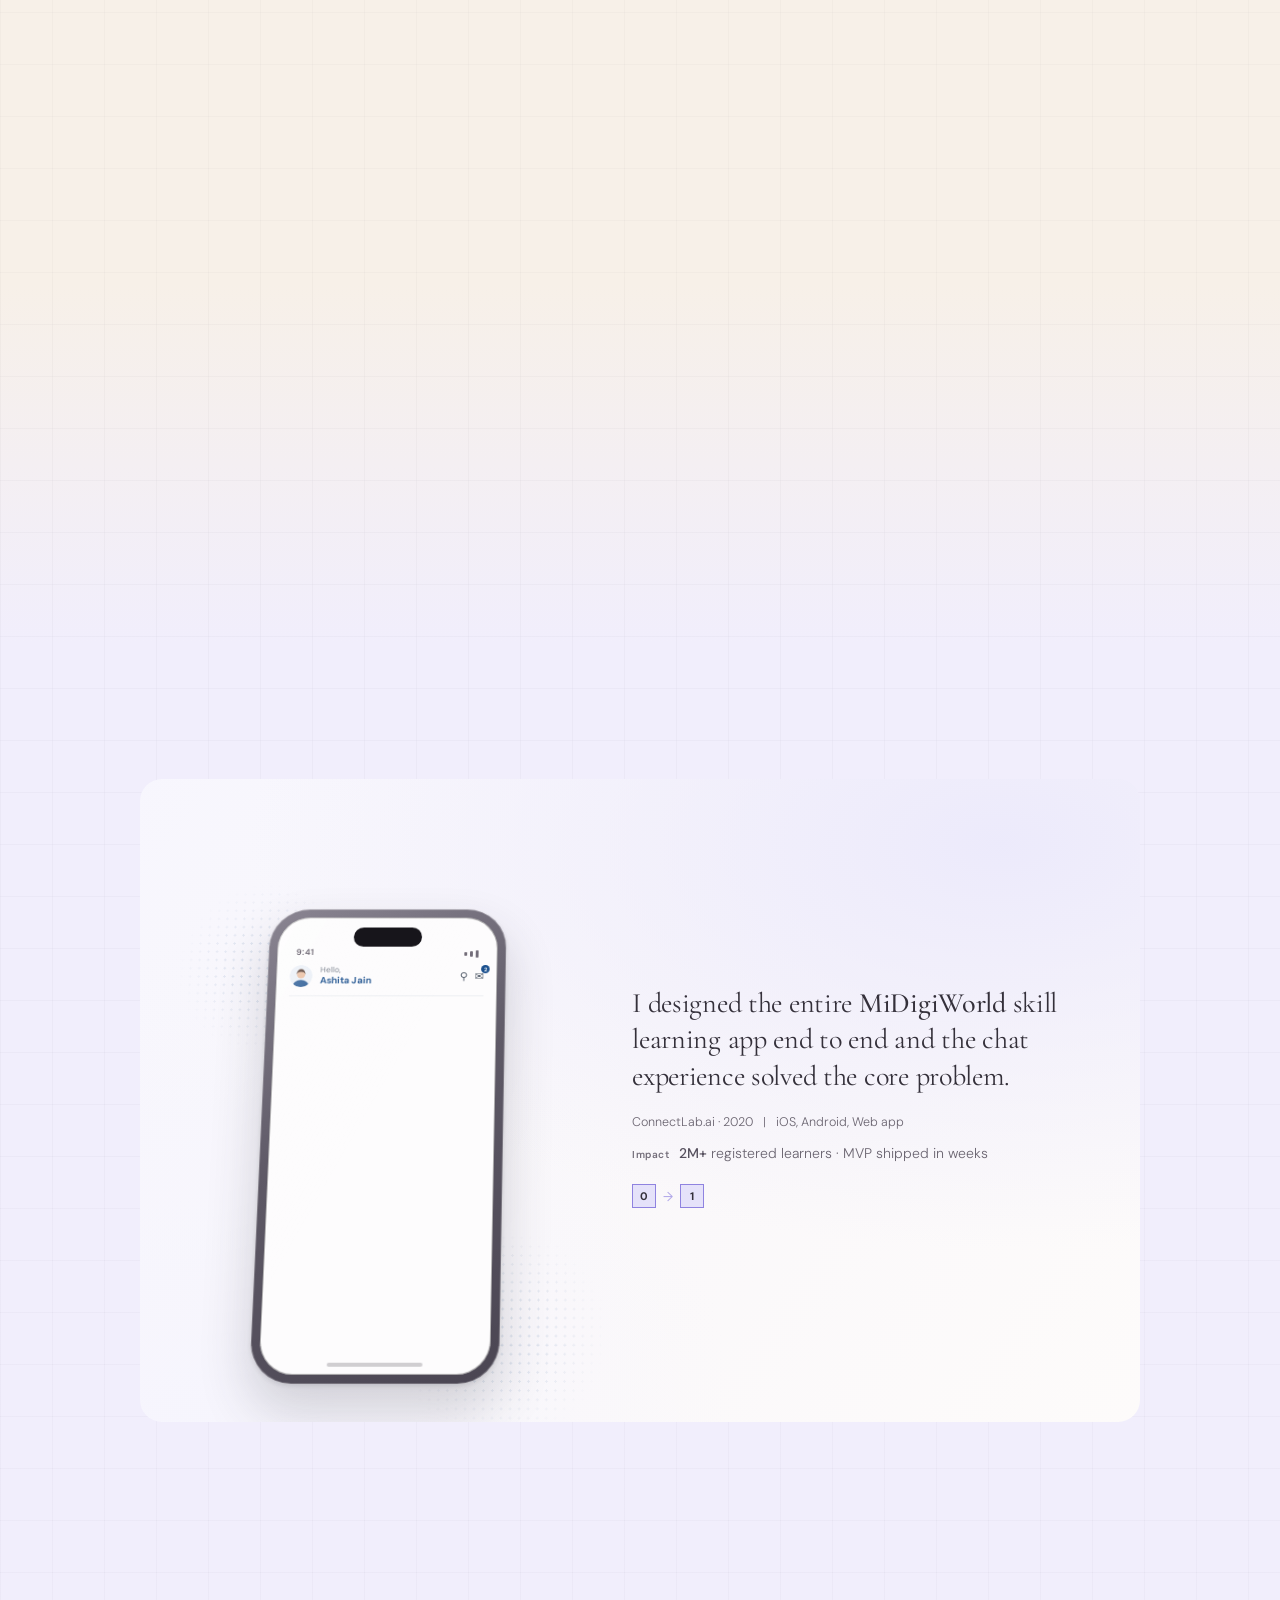
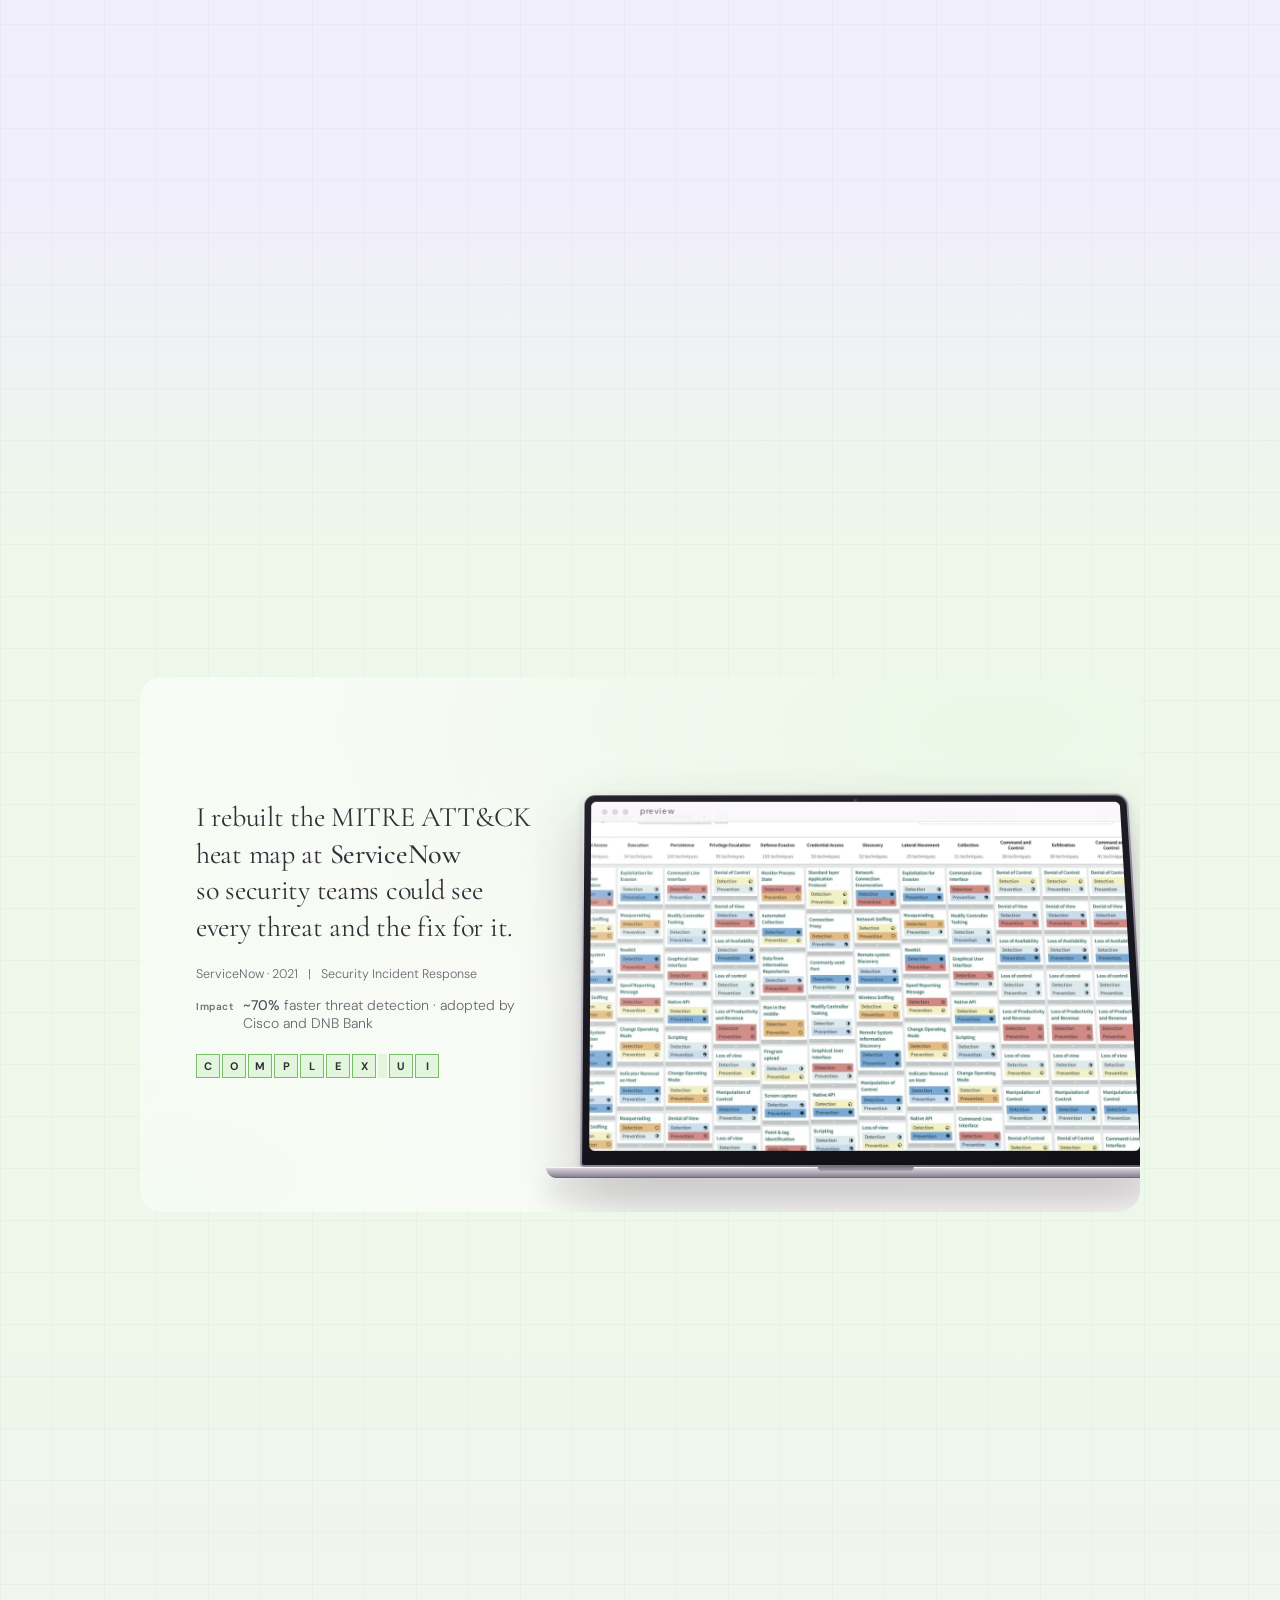
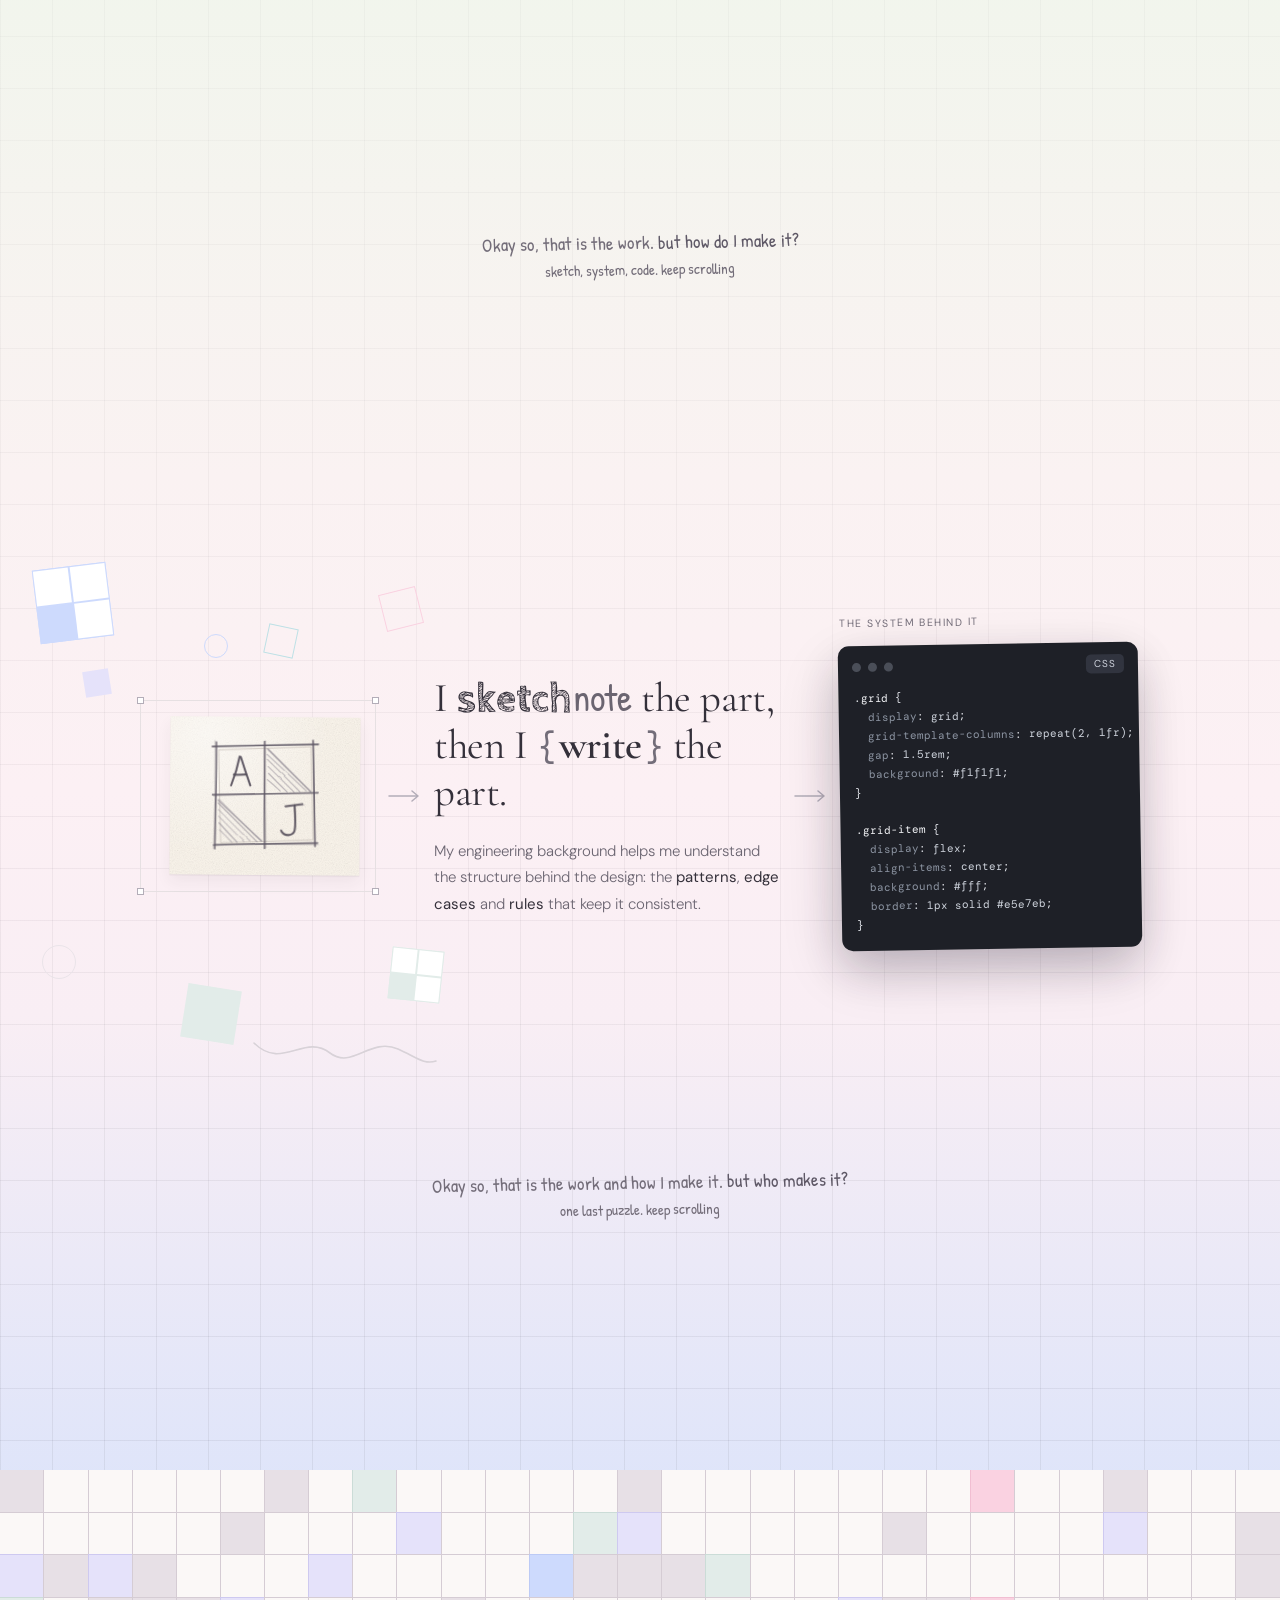
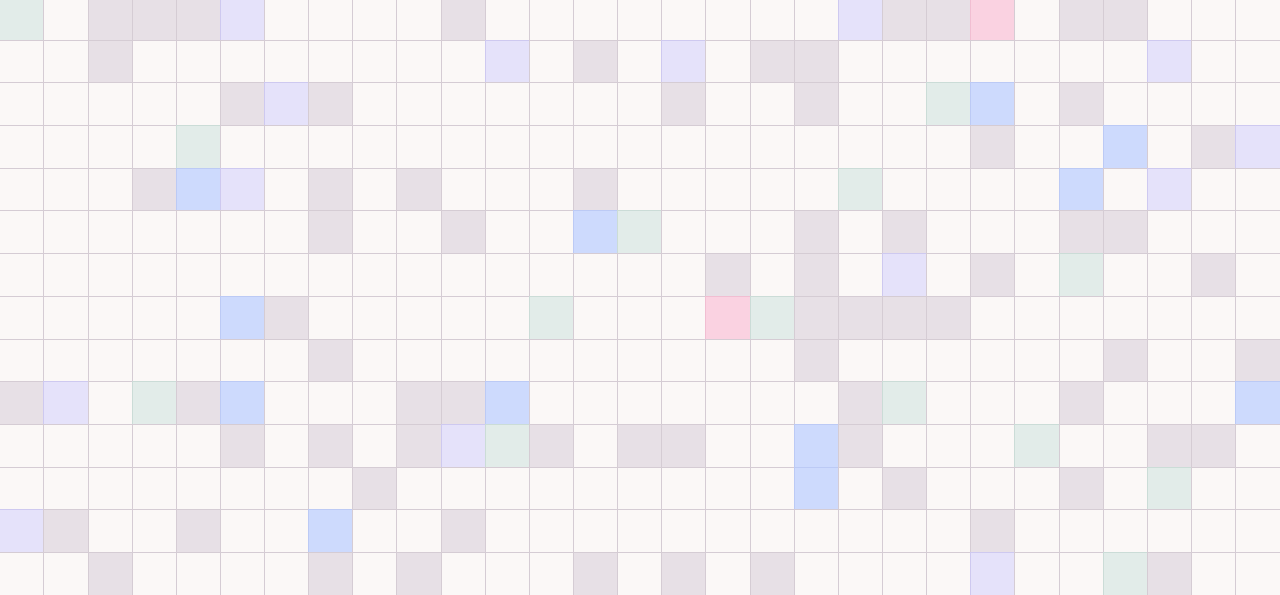
==== commit 0a6b5f71: "Unlock animation: the tiles crack the code, then the case study opens The right word sets the tiles " ====
--- a/index.html
+++ b/index.html
@@ -795,6 +795,15 @@
   .gatecells i.ok { background: var(--tint, #ebe2d8); animation: gpop 0.35s ease; }
   .gatecells i.no { background: var(--soft-blush); border-color: #e3a7bd; animation: gshake 0.4s ease; }
   @keyframes gpop { 50% { transform: scale(1.14); } }
+  /* the word is right: each tile flips through letters like a departures board and lands on a letter of WELCOME */
+  .gatecells { perspective: 320px; }
+  .gatecells i.flip { animation: gflip 0.07s linear; }
+  @keyframes gflip { 50% { transform: rotateX(-78deg); } }
+  /* then the padlock's shackle springs open, turning on its right leg */
+  .gatepanel .lk .shackle { transform-origin: 76% 100%; transition: transform 0.5s cubic-bezier(0.3, 1.7, 0.5, 1); }
+  .gatepanel.open .lk .shackle { transform: translateY(-5px) rotate(-24deg); }
+  /* and the middle tile opens out to fill the screen, in the near-black of the case study's opening section */
+  .gatedoor { position: fixed; inset: 0; z-index: 210; background: #0f0d0e; pointer-events: none; }
   @keyframes gshake { 25% { transform: translateX(-4px); } 75% { transform: translateX(4px); } }
   .gatepw { position: absolute; opacity: 0; width: 1px; height: 1px; border: 0; padding: 0; }
 
@@ -3475,7 +3484,11 @@
 
   // the encrypted case study, fetched when the pop-up opens; a word is right if it decrypts it
   let page = null;
-  const fetchPage = () => page || (page = fetch(link.getAttribute('href')).then(r => r.text()));
+  const fetchPage = () => {
+    if (page) return page;
+    ['casestudy.css', 'casestudy.js', 'smooth.js'].forEach(u => fetch(u).catch(() => {}));   // ready for the case study
+    return (page = fetch(link.getAttribute('href')).then(r => r.text()));
+  };
   async function opens(pw) {
     const m = (await fetchPage()).match(/const PAYLOAD = "([A-Za-z0-9+\/=]+)"/);
     if (!m) return false;
@@ -3488,6 +3501,7 @@
 
   // each character shows for a beat, then masks
   function paint(reveal) {
+    if (solved) return;
     cells.forEach((c, i) => {
       const ch = typed[i];
       c.textContent = ch === undefined ? '' : (i === reveal ? ch : '•');
@@ -3555,16 +3569,52 @@
     };
   }
 
+  // The word opens the case study. The tiles flip through letters and land, left to right, on
+  // WELCOME; the padlock's shackle springs open; the middle tile (the keyhole on the padlock above)
+  // opens out to fill the screen; the case study loads behind it.
   function unlock() {
     solved = true;
+    clearTimeout(revealTimer);
+    try { sessionStorage.setItem(KEY, typed.join('')); } catch (e) {}
+    const go = () => { location.href = link.getAttribute('href'); };
+    const WORD = 'WELCOME';
+    cells.forEach(c => c.classList.remove('on', 'dot'));
+    if (soft) {
+      cells.forEach((c, i) => { c.textContent = WORD[i]; c.classList.add('ok'); });
+      panel.classList.add('open');
+      okMsg.classList.add('show');
+      setTimeout(go, 800);
+      return;
+    }
+    const CH = 'ABCDEFGHJKLMNPQRSTUVWXYZ0123456789', t0 = performance.now();
+    const flip = c => { c.classList.remove('flip'); void c.offsetWidth; c.classList.add('flip'); };
     cells.forEach((c, i) => {
-      c.classList.remove('on');
-      setTimeout(() => c.classList.add('ok'), i * 55);
+      const stop = 360 + i * 80;
+      const roll = setInterval(() => {
+        if (performance.now() - t0 < stop) { c.textContent = CH[Math.floor(Math.random() * CH.length)]; flip(c); return; }
+        clearInterval(roll);
+        c.textContent = WORD[i];
+        c.classList.remove('flip');
+        c.classList.add('ok');
+        tone(523 + i * 48, 0.07, 0.04, 'triangle');
+      }, 70);
     });
-    [784, 988, 1175].forEach((f, i) => setTimeout(() => tone(f, 0.45, 0.05, 'sine'), 110 + i * 110));
-    okMsg.classList.add('show');
-    try { sessionStorage.setItem(KEY, typed.join('')); } catch (e) {}
-    setTimeout(() => { location.href = link.getAttribute('href'); }, 1100);
+    const landed = 360 + (cells.length - 1) * 80 + 120;
+    setTimeout(() => {
+      panel.classList.add('open');
+      okMsg.classList.add('show');
+      [784, 988, 1175].forEach((f, i) => setTimeout(() => tone(f, 0.45, 0.05, 'sine'), i * 110));
+    }, landed);
+    setTimeout(() => {
+      const r = cells[3].getBoundingClientRect(), W = innerWidth, H = innerHeight;
+      const door = document.createElement('div');
+      door.className = 'gatedoor';
+      document.body.appendChild(door);
+      door.animate([
+        { clipPath: `inset(${r.top}px ${W - r.right}px ${H - r.bottom}px ${r.left}px)`, background: getComputedStyle(cells[3]).backgroundColor },
+        { clipPath: 'inset(0px 0px 0px 0px)', background: '#0f0d0e' }
+      ], { duration: 580, easing: 'cubic-bezier(0.7, 0, 0.2, 1)', fill: 'forwards' }).onfinish = go;
+    }, landed + 560);
   }
 
   function reject() {
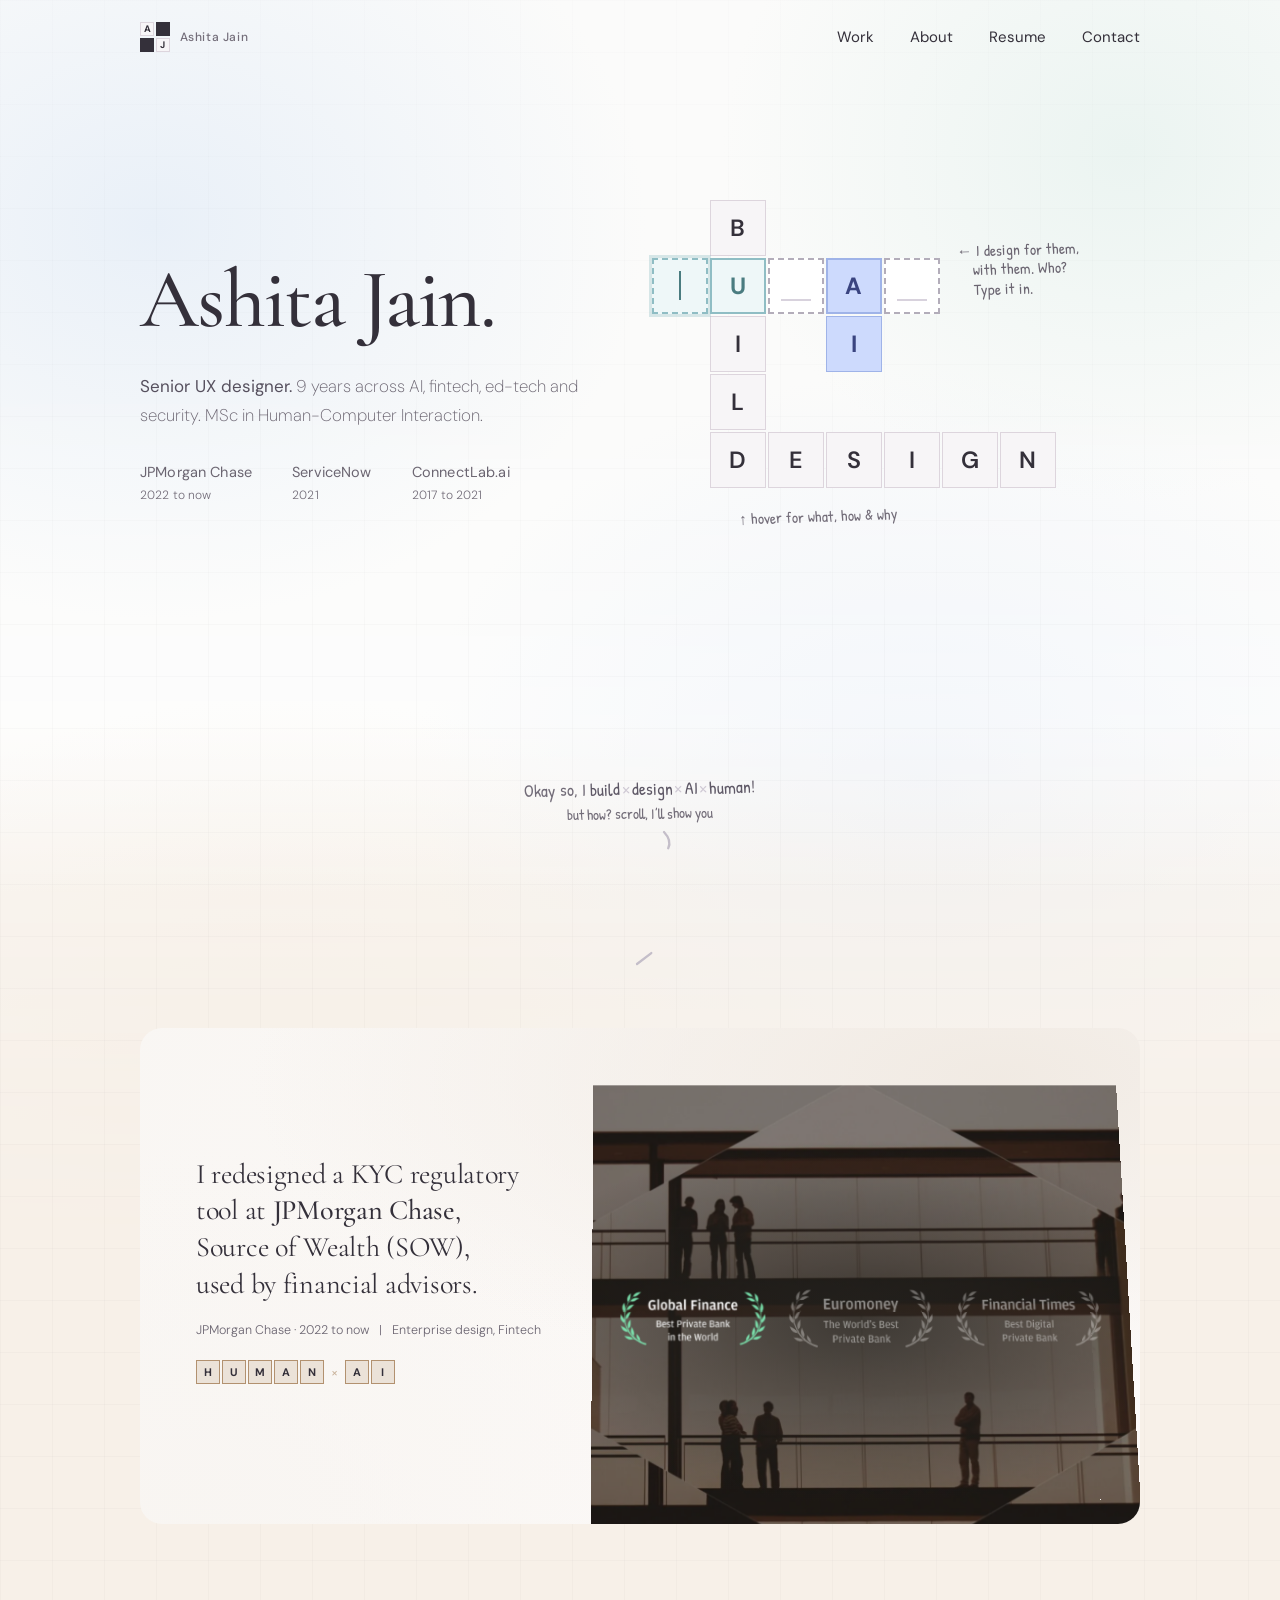
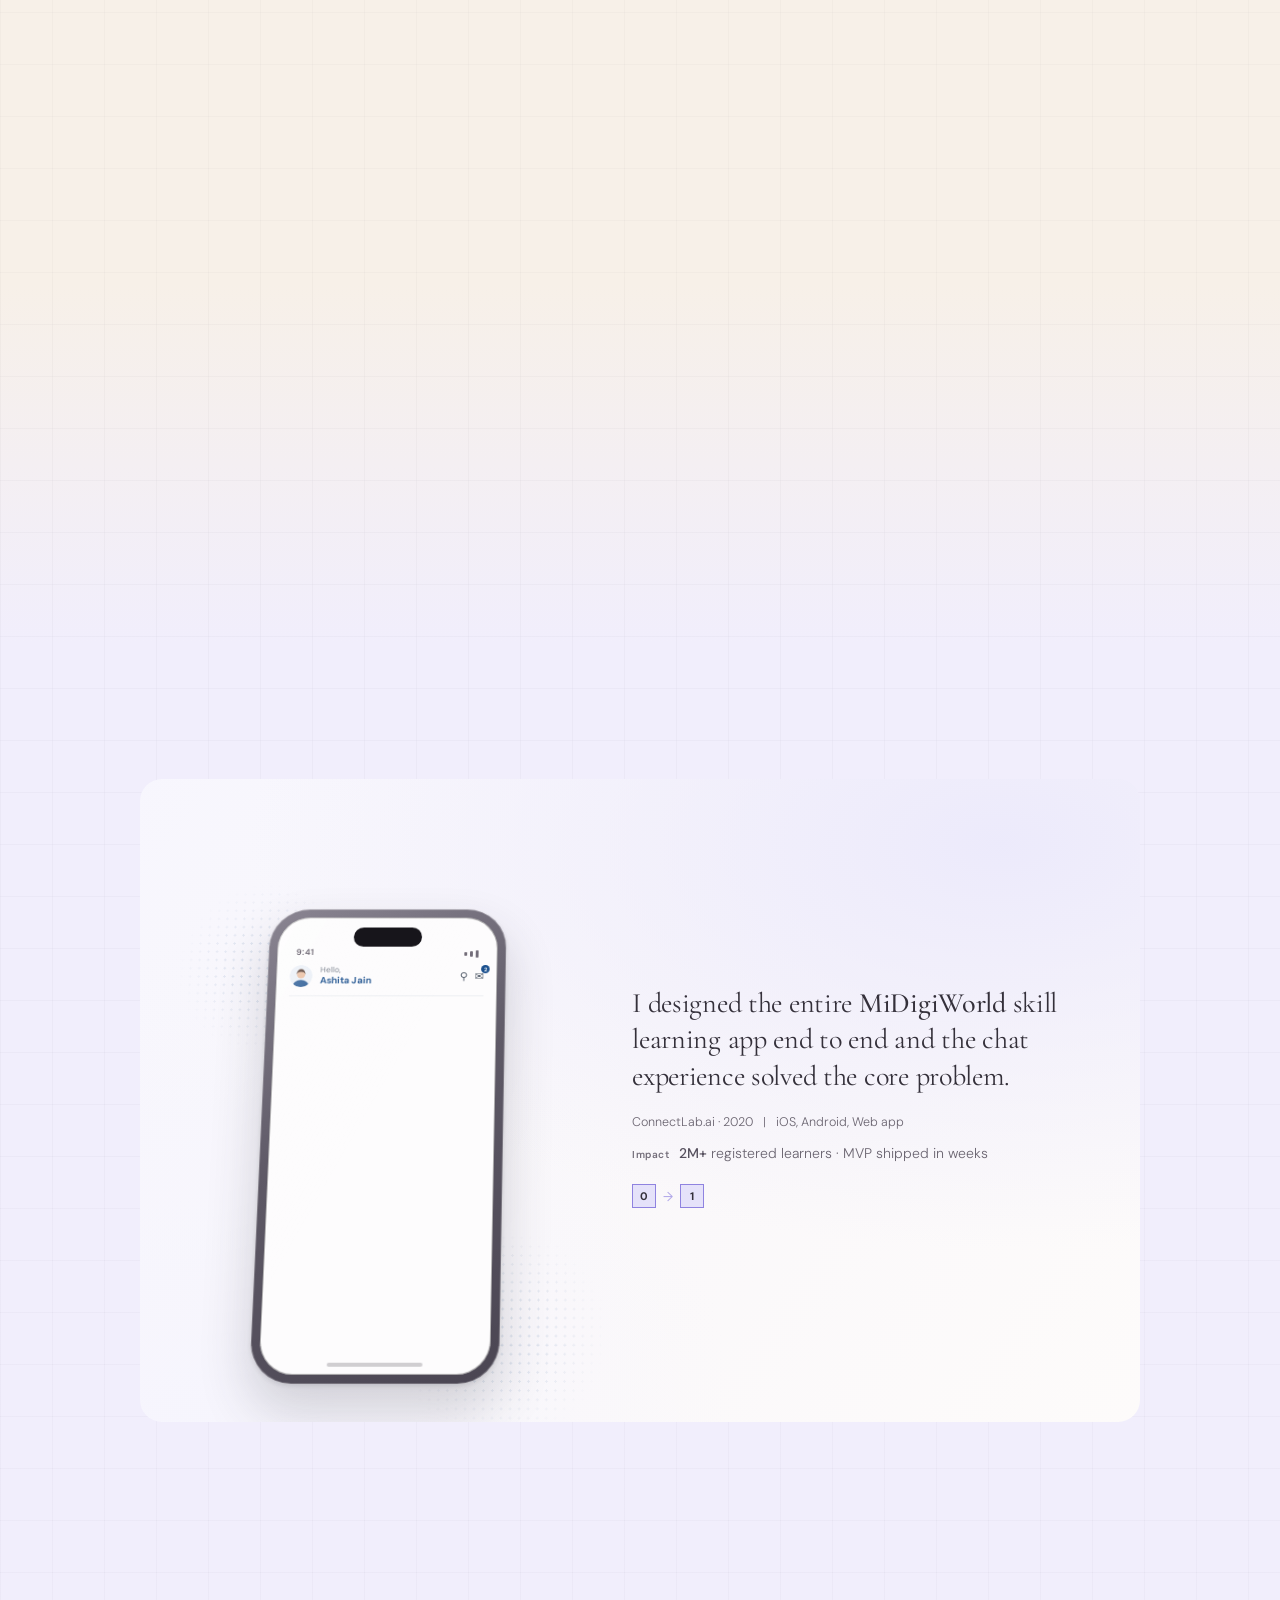
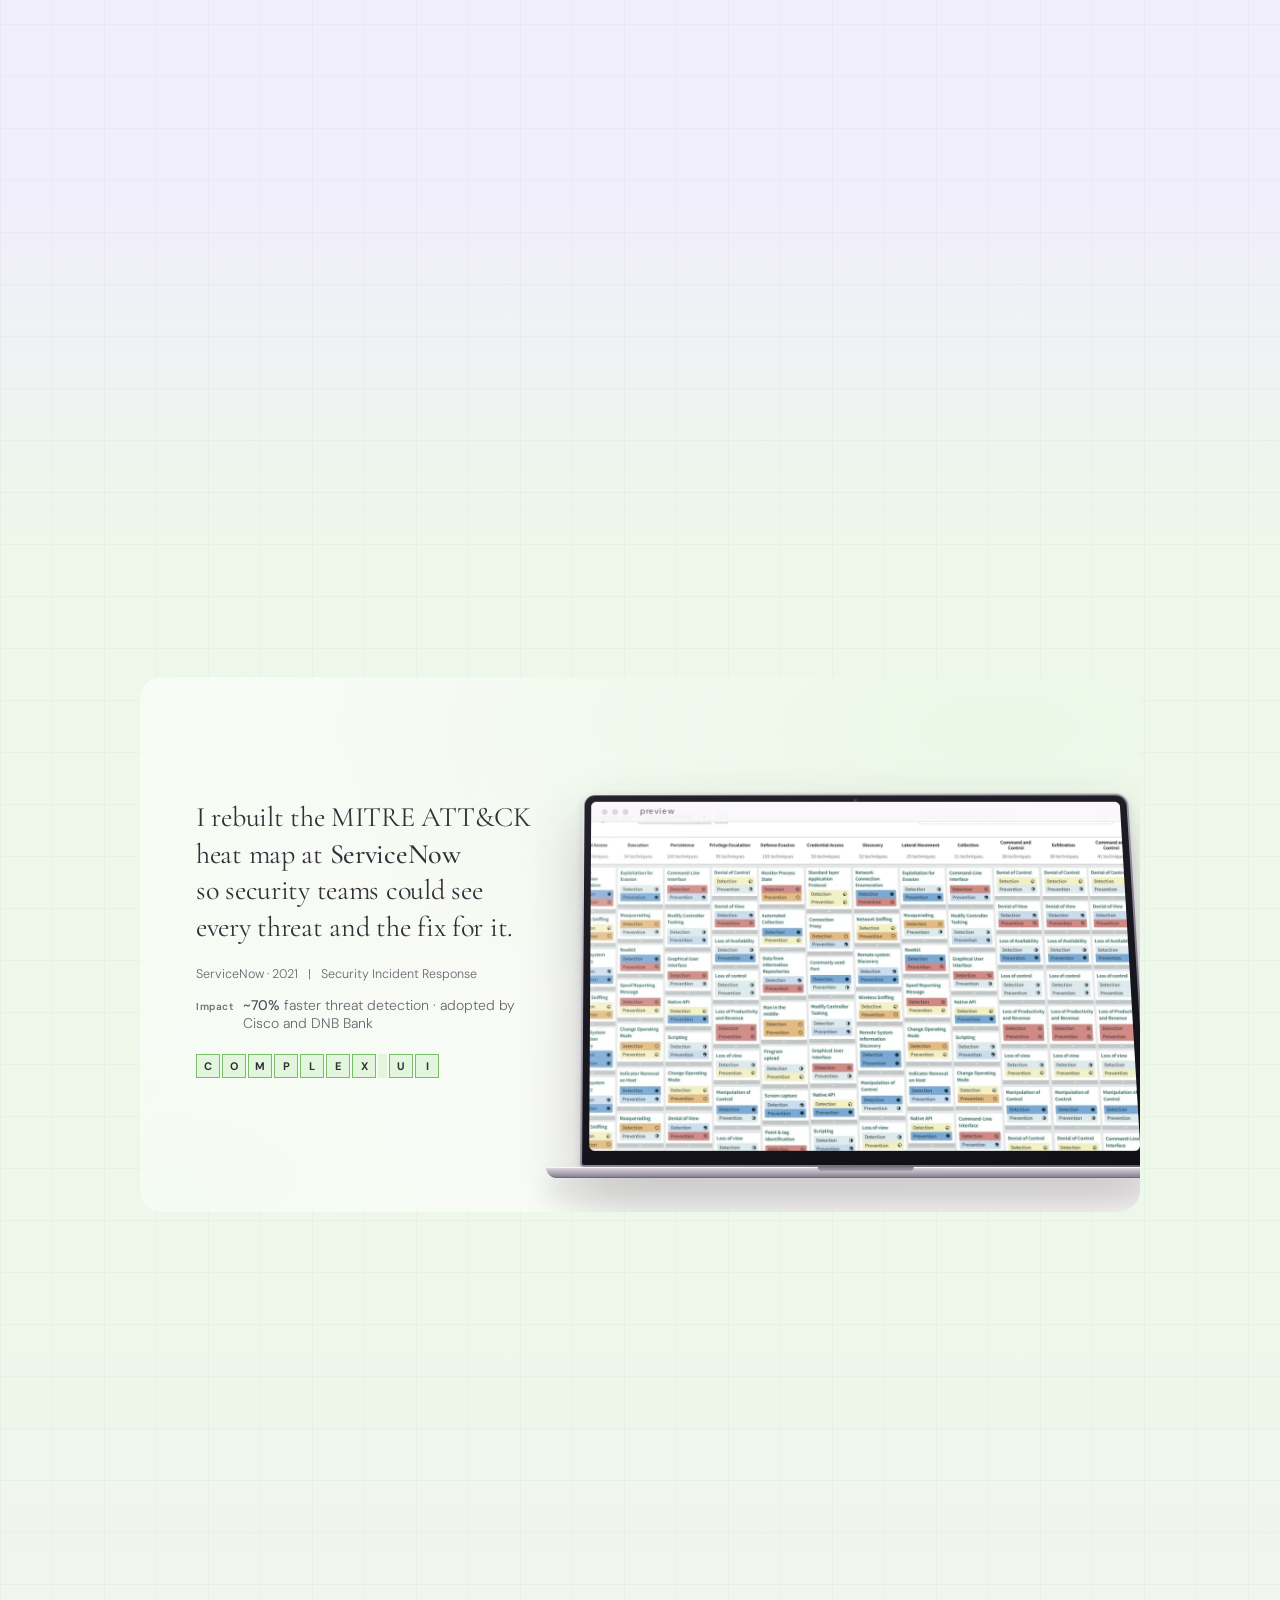
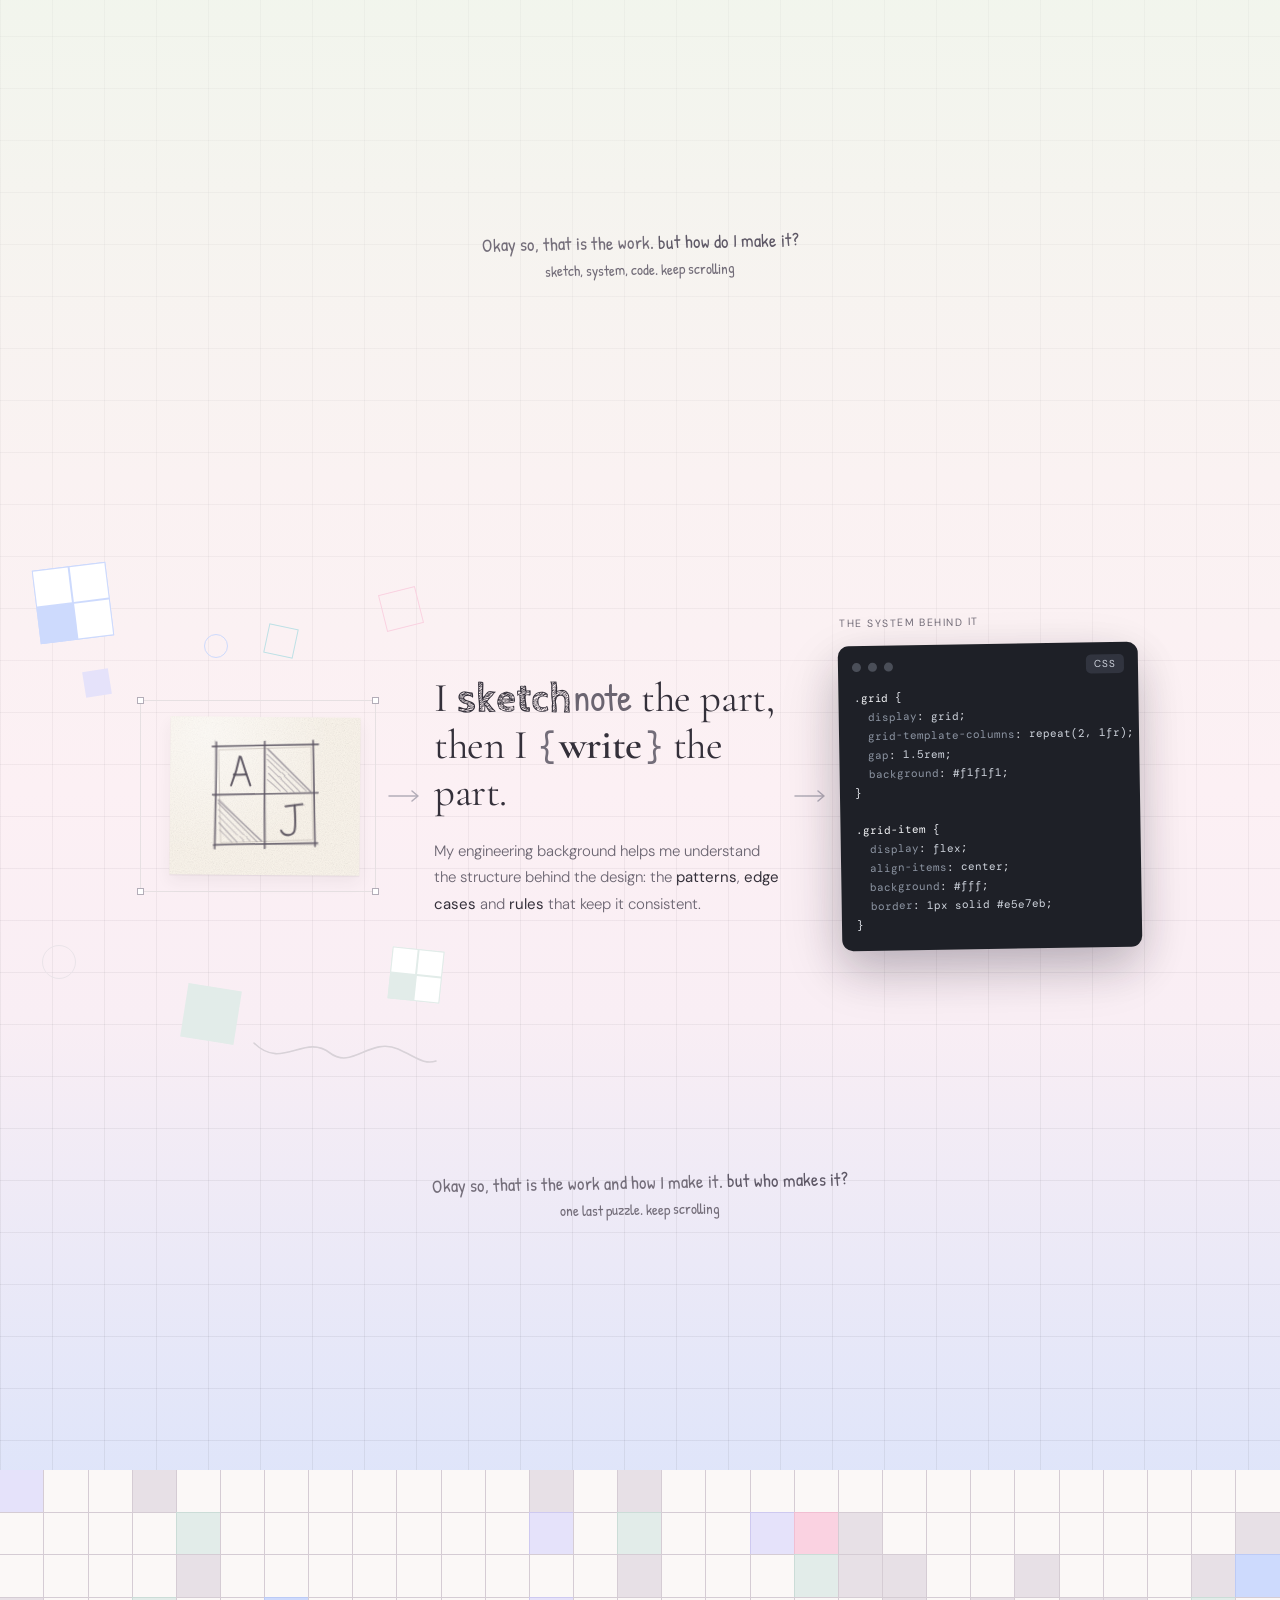
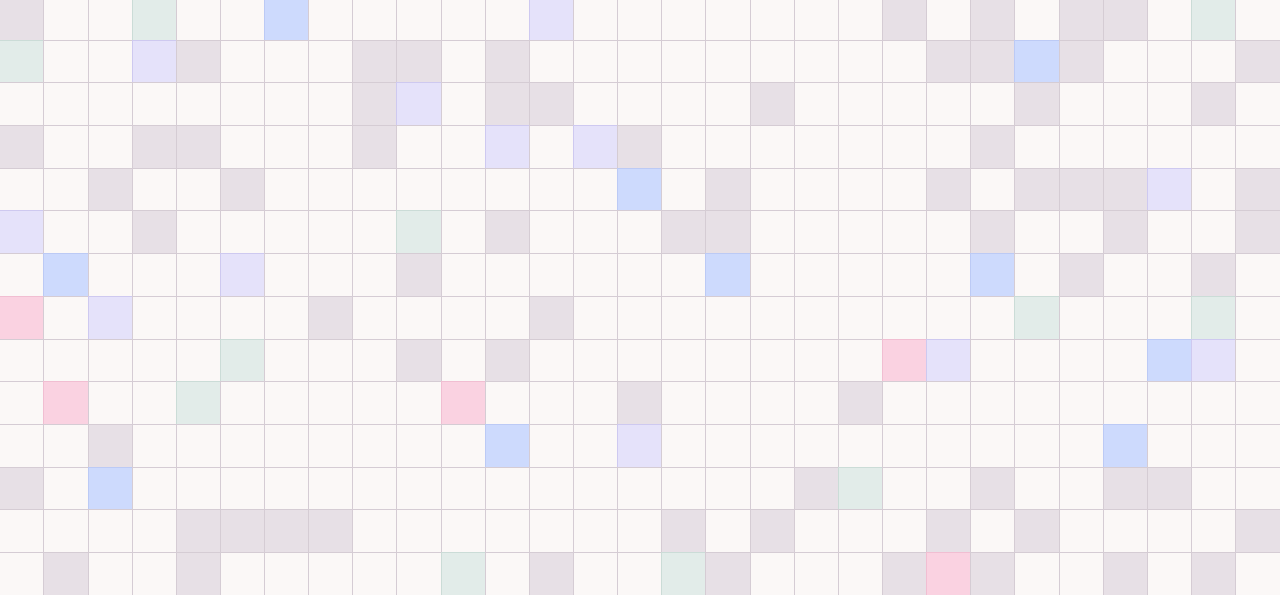
==== commit 0582130a: "Home: always check for a new case study before opening it The pop-up fetched the case study with the" ====
--- a/index.html
+++ b/index.html
@@ -3486,8 +3486,8 @@
   let page = null;
   const fetchPage = () => {
     if (page) return page;
-    ['casestudy.css', 'casestudy.js', 'smooth.js'].forEach(u => fetch(u).catch(() => {}));   // ready for the case study
-    return (page = fetch(link.getAttribute('href')).then(r => r.text()));
+    ['casestudy.css', 'casestudy.js', 'smooth.js'].forEach(u => fetch(u, { cache: 'no-cache' }).catch(() => {}));   // ready for the case study
+    return (page = fetch(link.getAttribute('href'), { cache: 'no-cache' }).then(r => r.text()));
   };
   async function opens(pw) {
     const m = (await fetchPage()).match(/const PAYLOAD = "([A-Za-z0-9+\/=]+)"/);
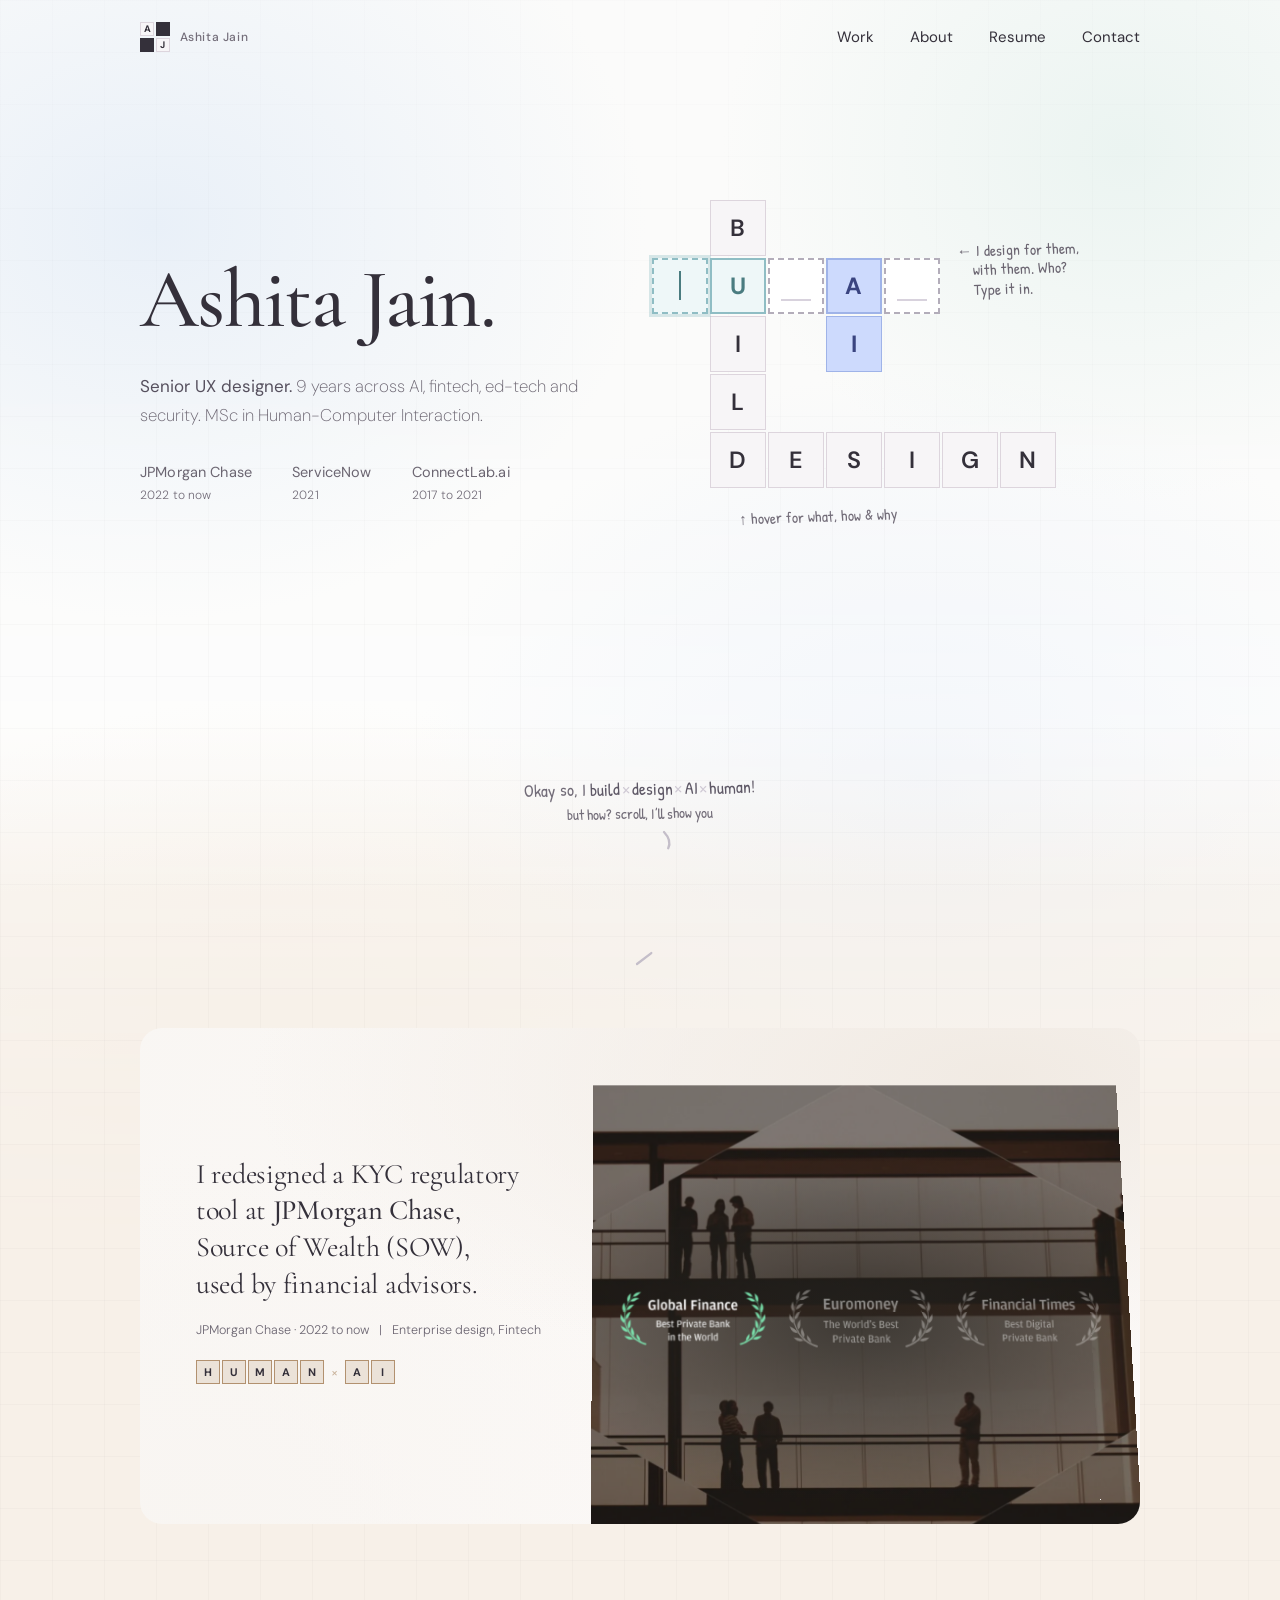
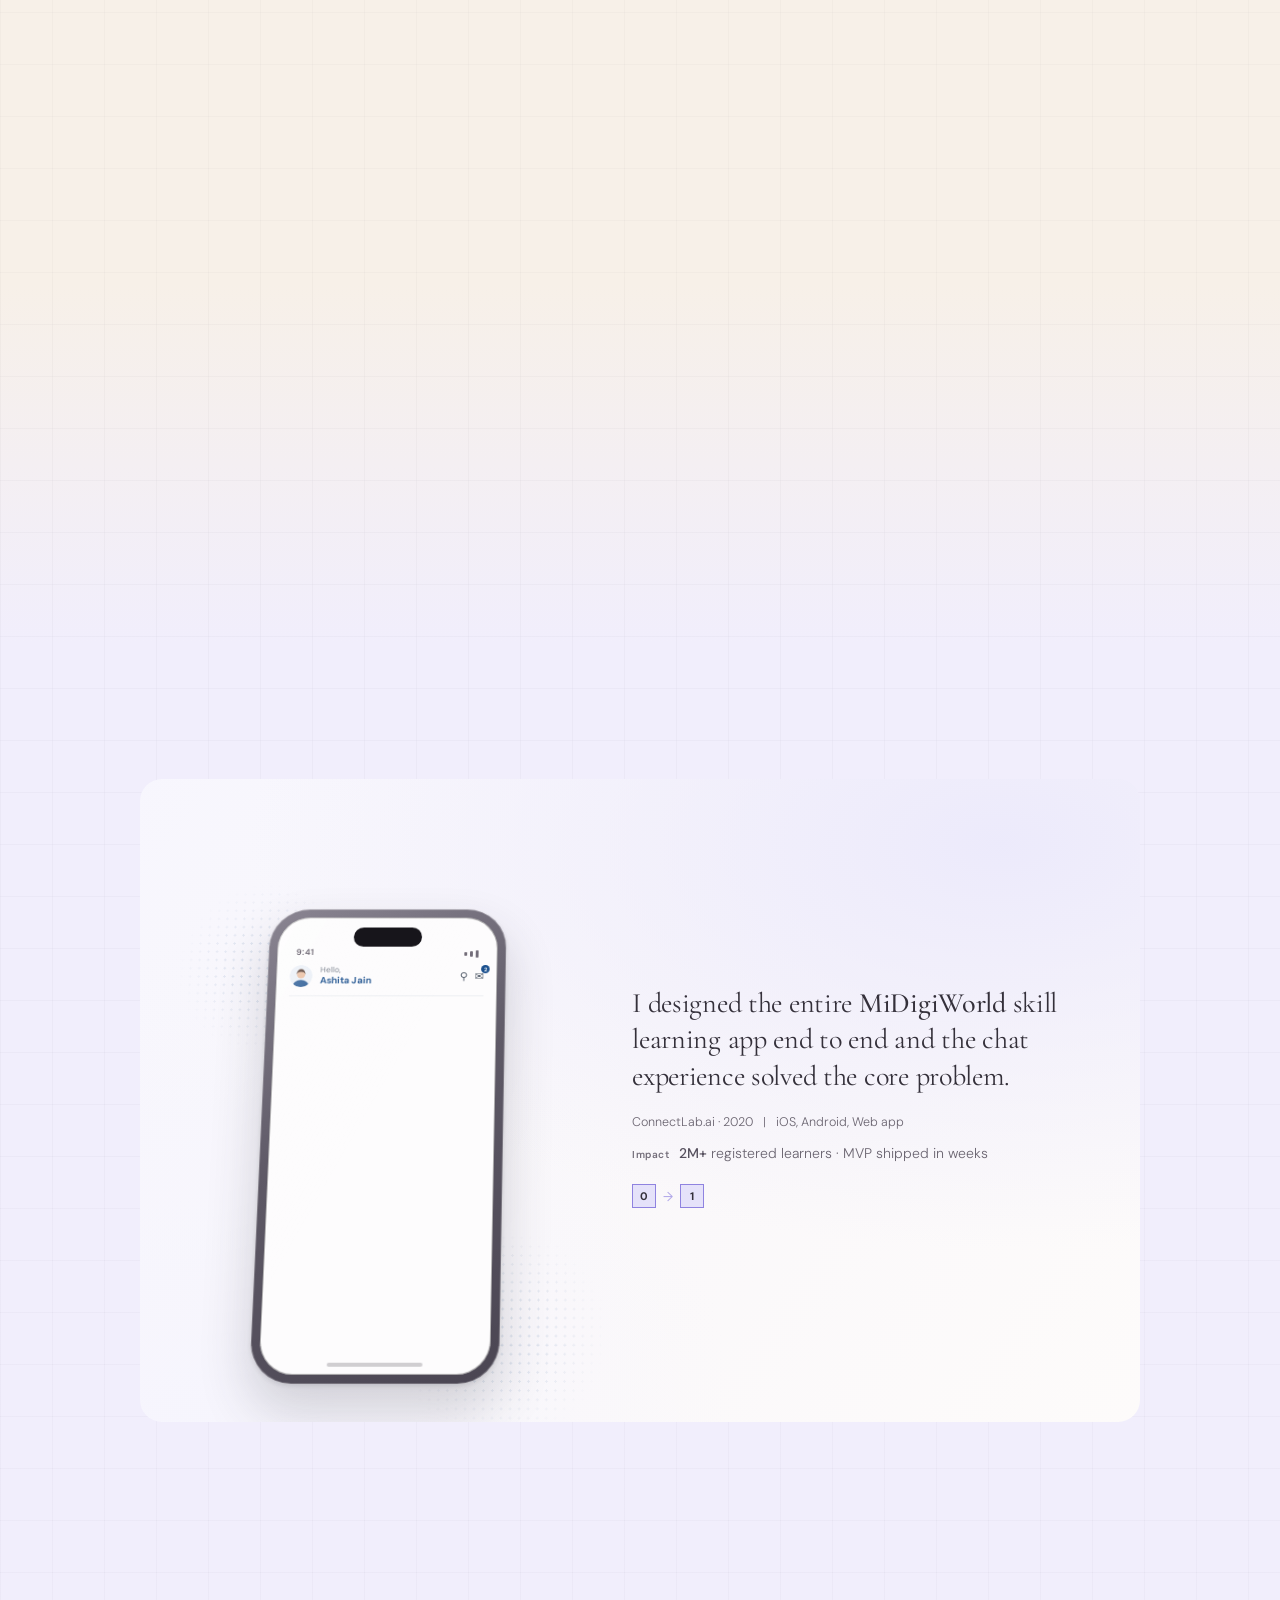
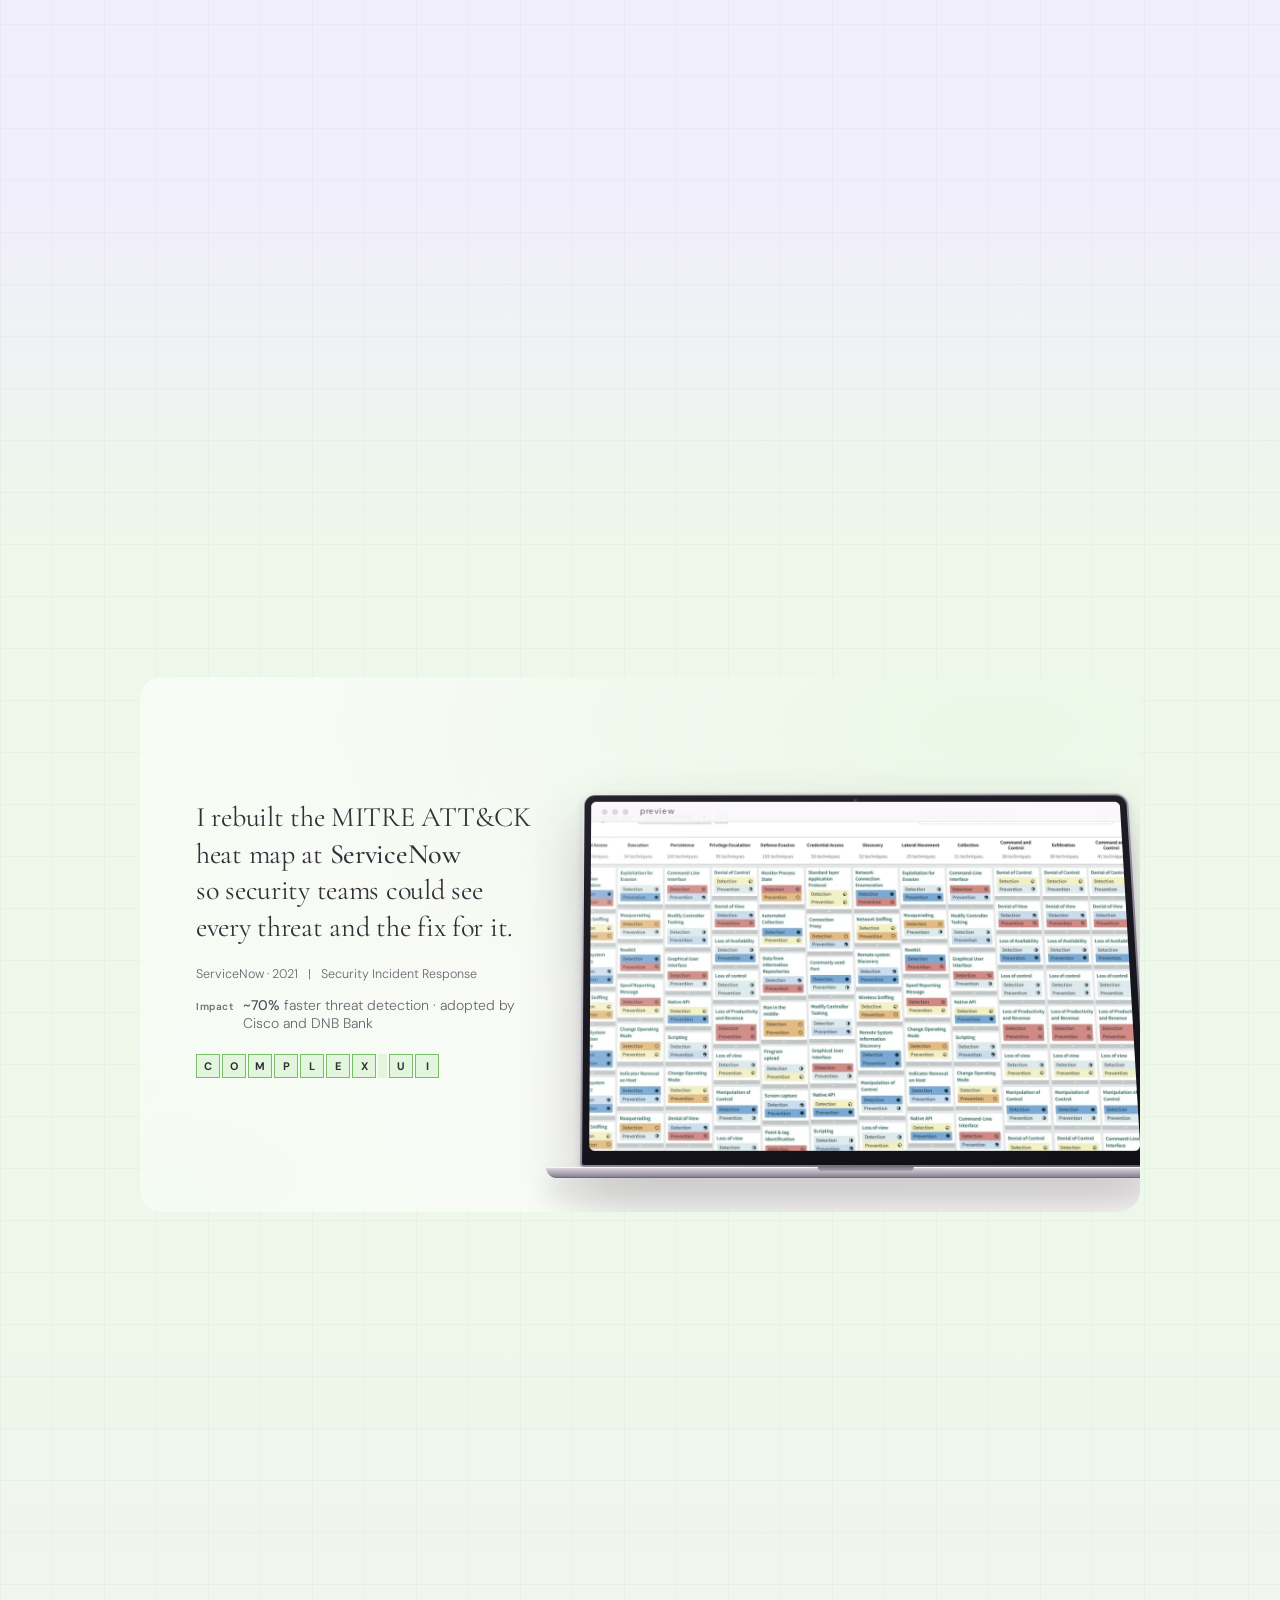
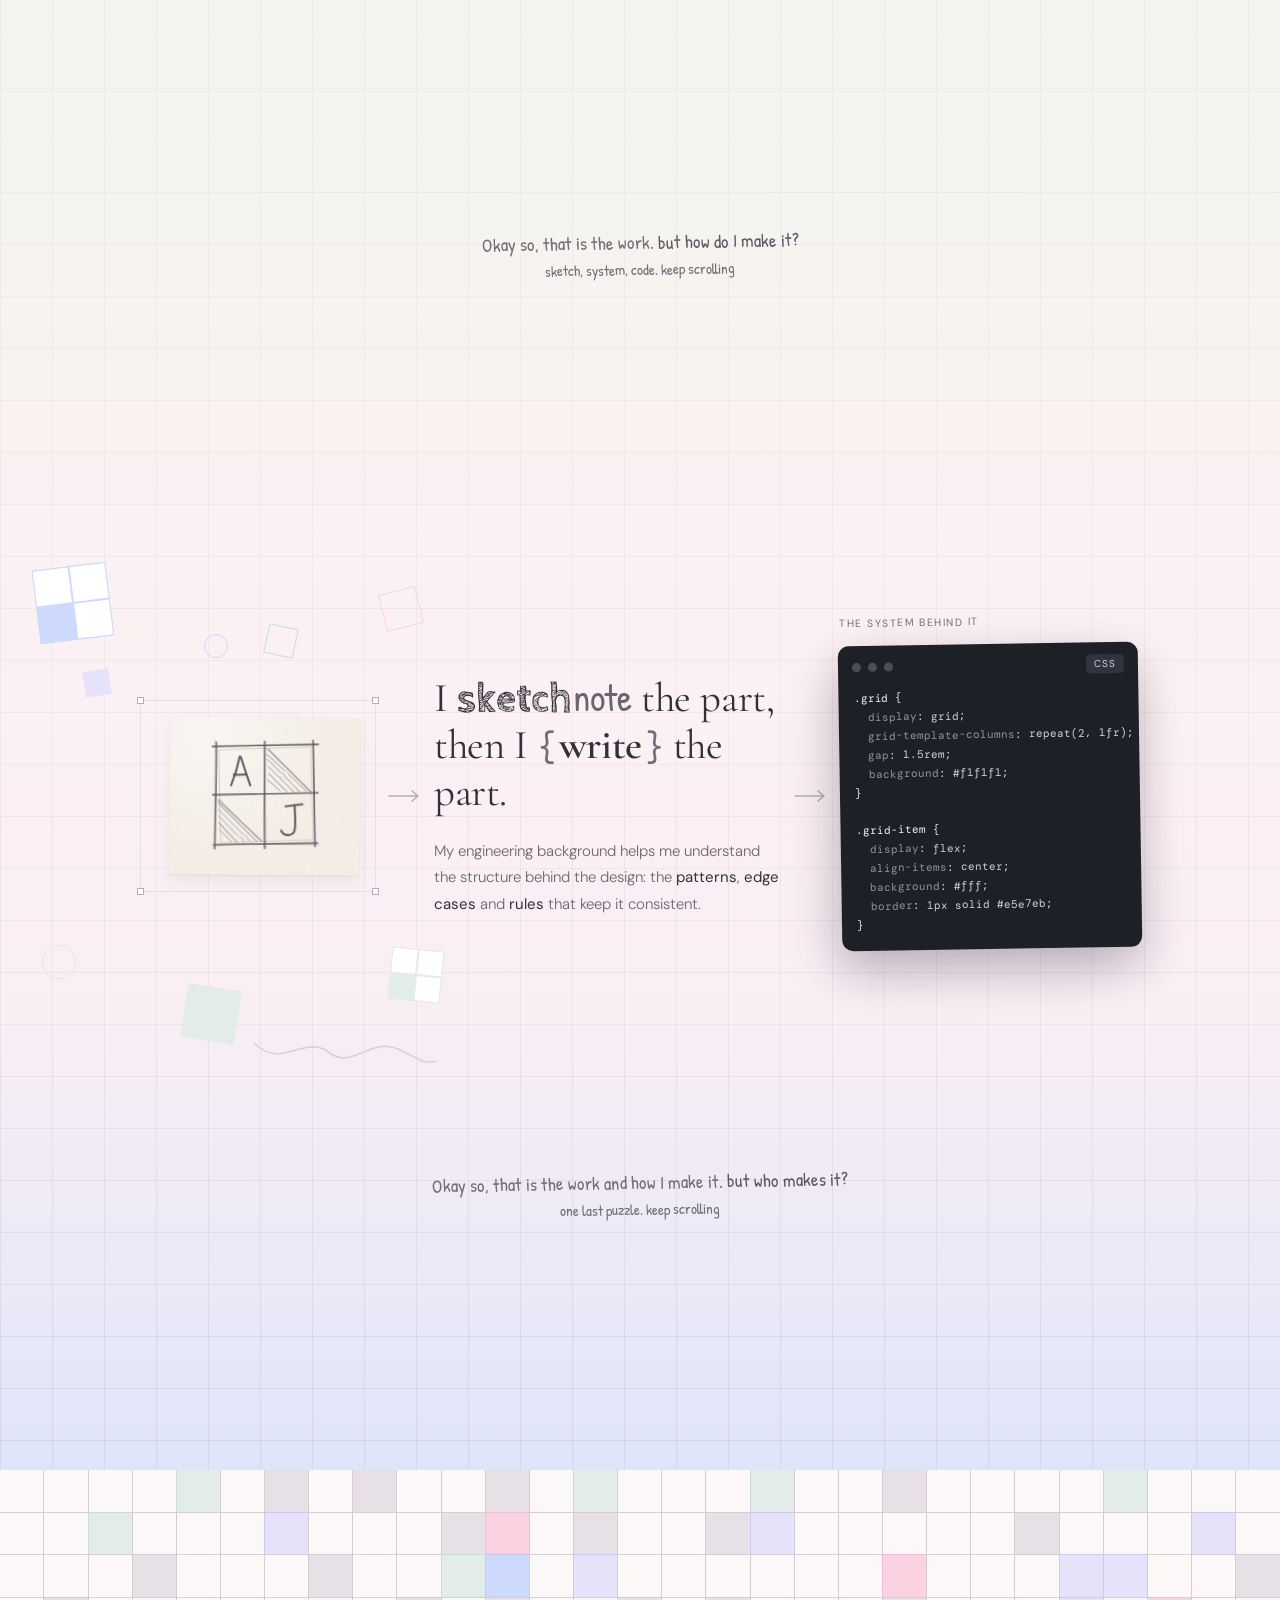
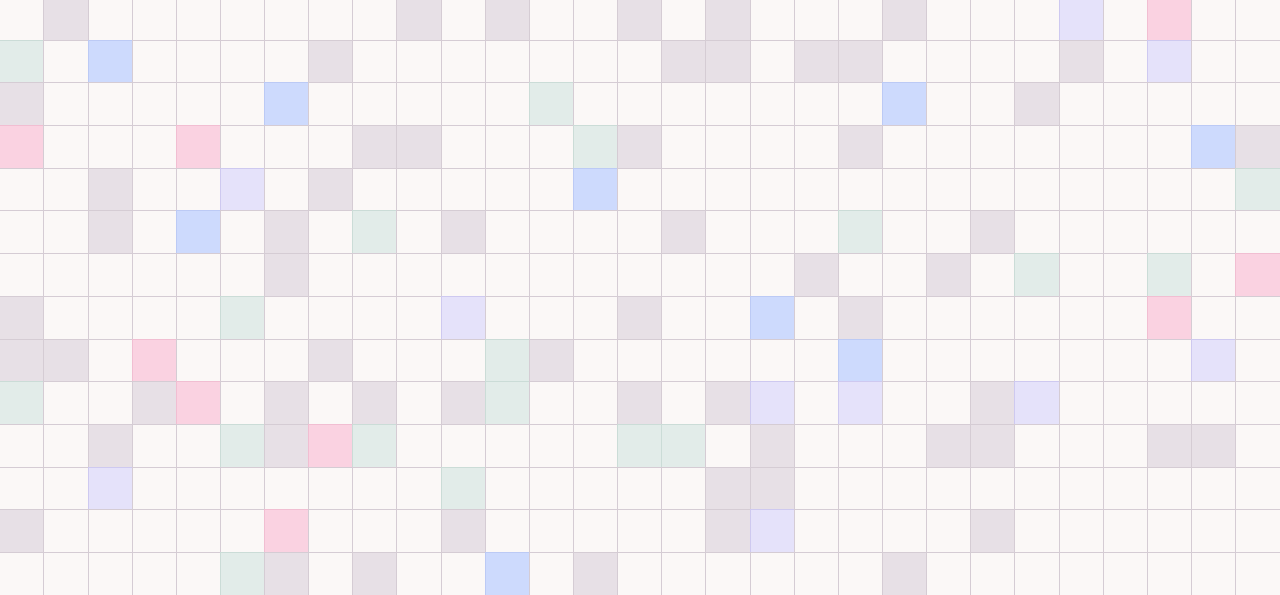
==== commit 2d2773bb: "Gate: remove the message shown after the right word Co-Authored-By: Claude Opus 5.5 <noreply@anthrop" ====
--- a/index.html
+++ b/index.html
@@ -818,6 +818,7 @@
     margin: 0; height: 0; opacity: 0; transition: opacity 0.35s;
   }
   .gateok.show { opacity: 1; }
+  .gateok { display: none !important; }   /* no message after the right word; the case study opens on its own */
 
   @media (max-width: 460px) {
     .gatecells i { width: 40px; height: 40px; font-size: 18px; }
@@ -2582,7 +2583,7 @@
       <input class="gatepw" id="gatePw" autocomplete="off" autocapitalize="characters" spellcheck="false" aria-label="Password">
       <p class="gateclue">don&rsquo;t have the word? just ask me.</p>
       <p class="gatehint"><a href="mailto:ashitajain.work@gmail.com?subject=Case%20study%20access">&rarr; ashitajain.work@gmail.com</a></p>
-      <p class="gateok" id="gateOk">Solved. Come on in.</p>
+      <p class="gateok" id="gateOk" aria-hidden="true"></p>
     </div>
   </div>
 </div>
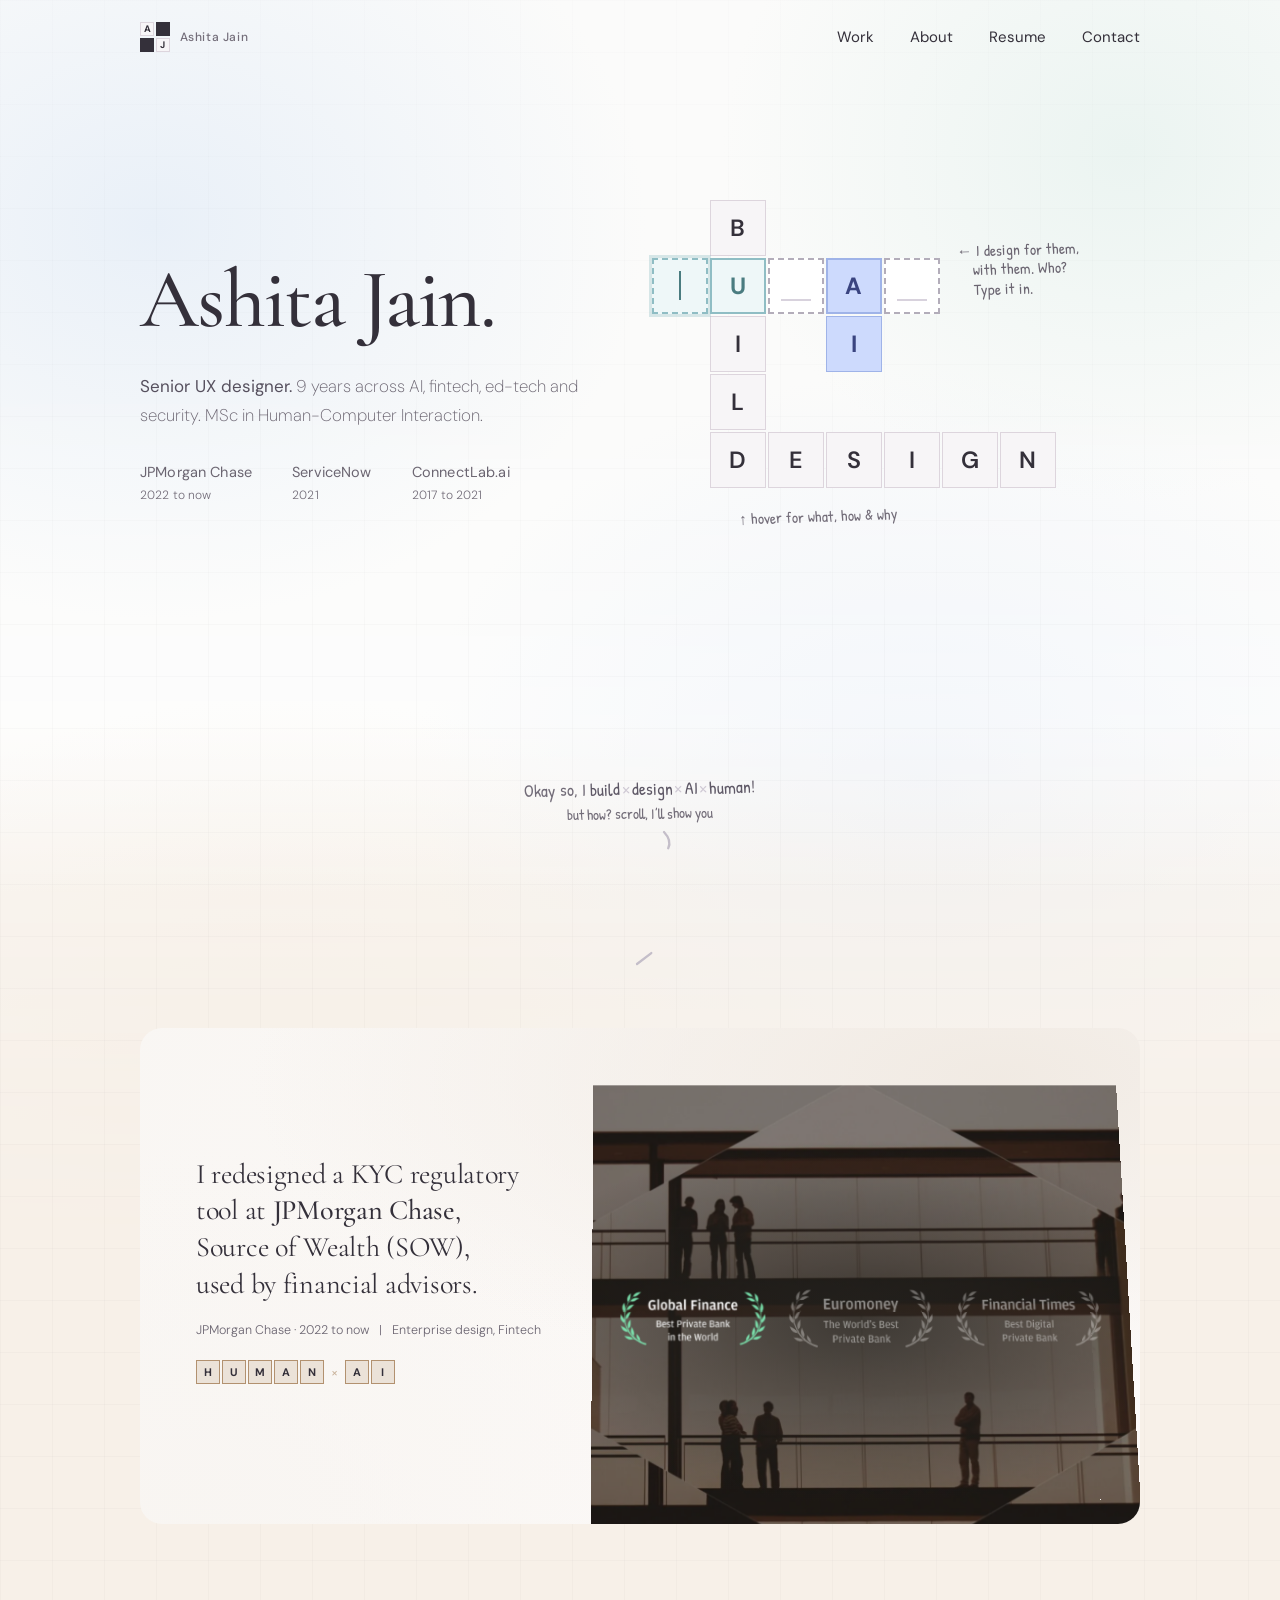
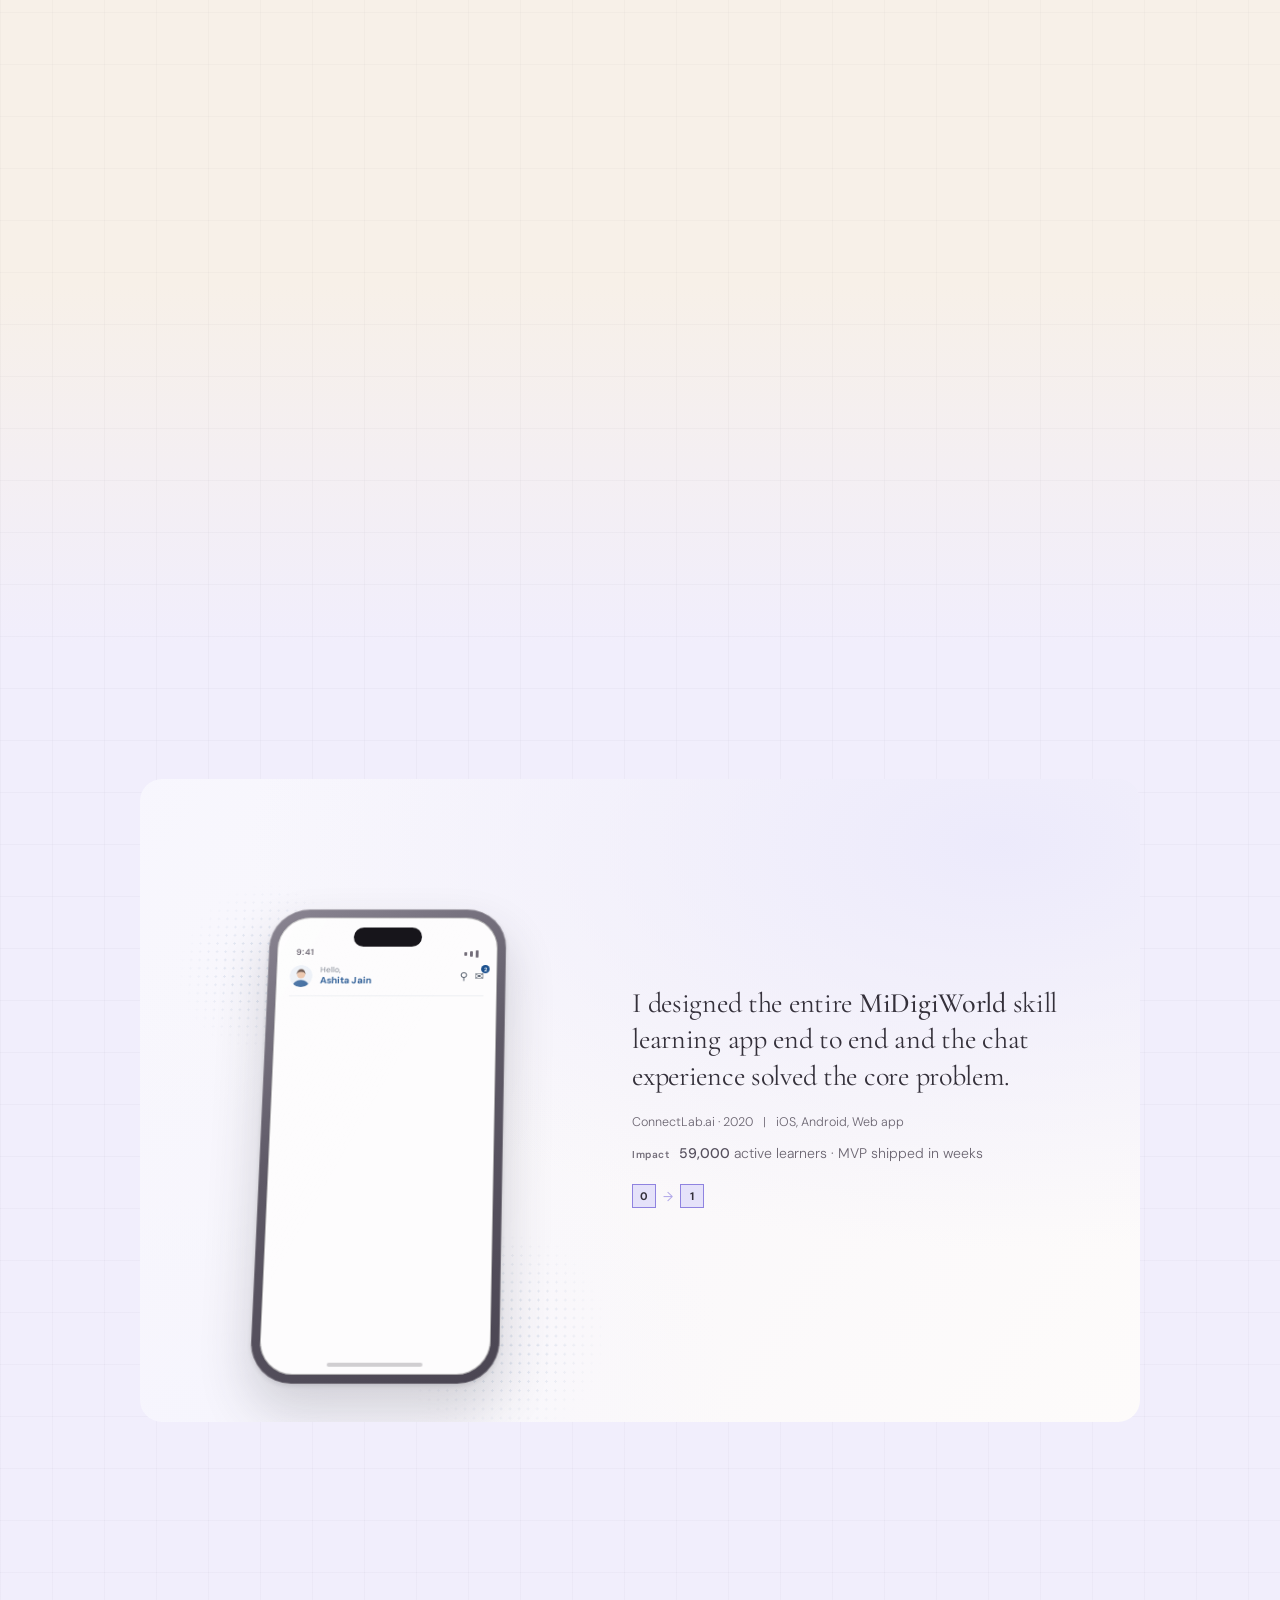
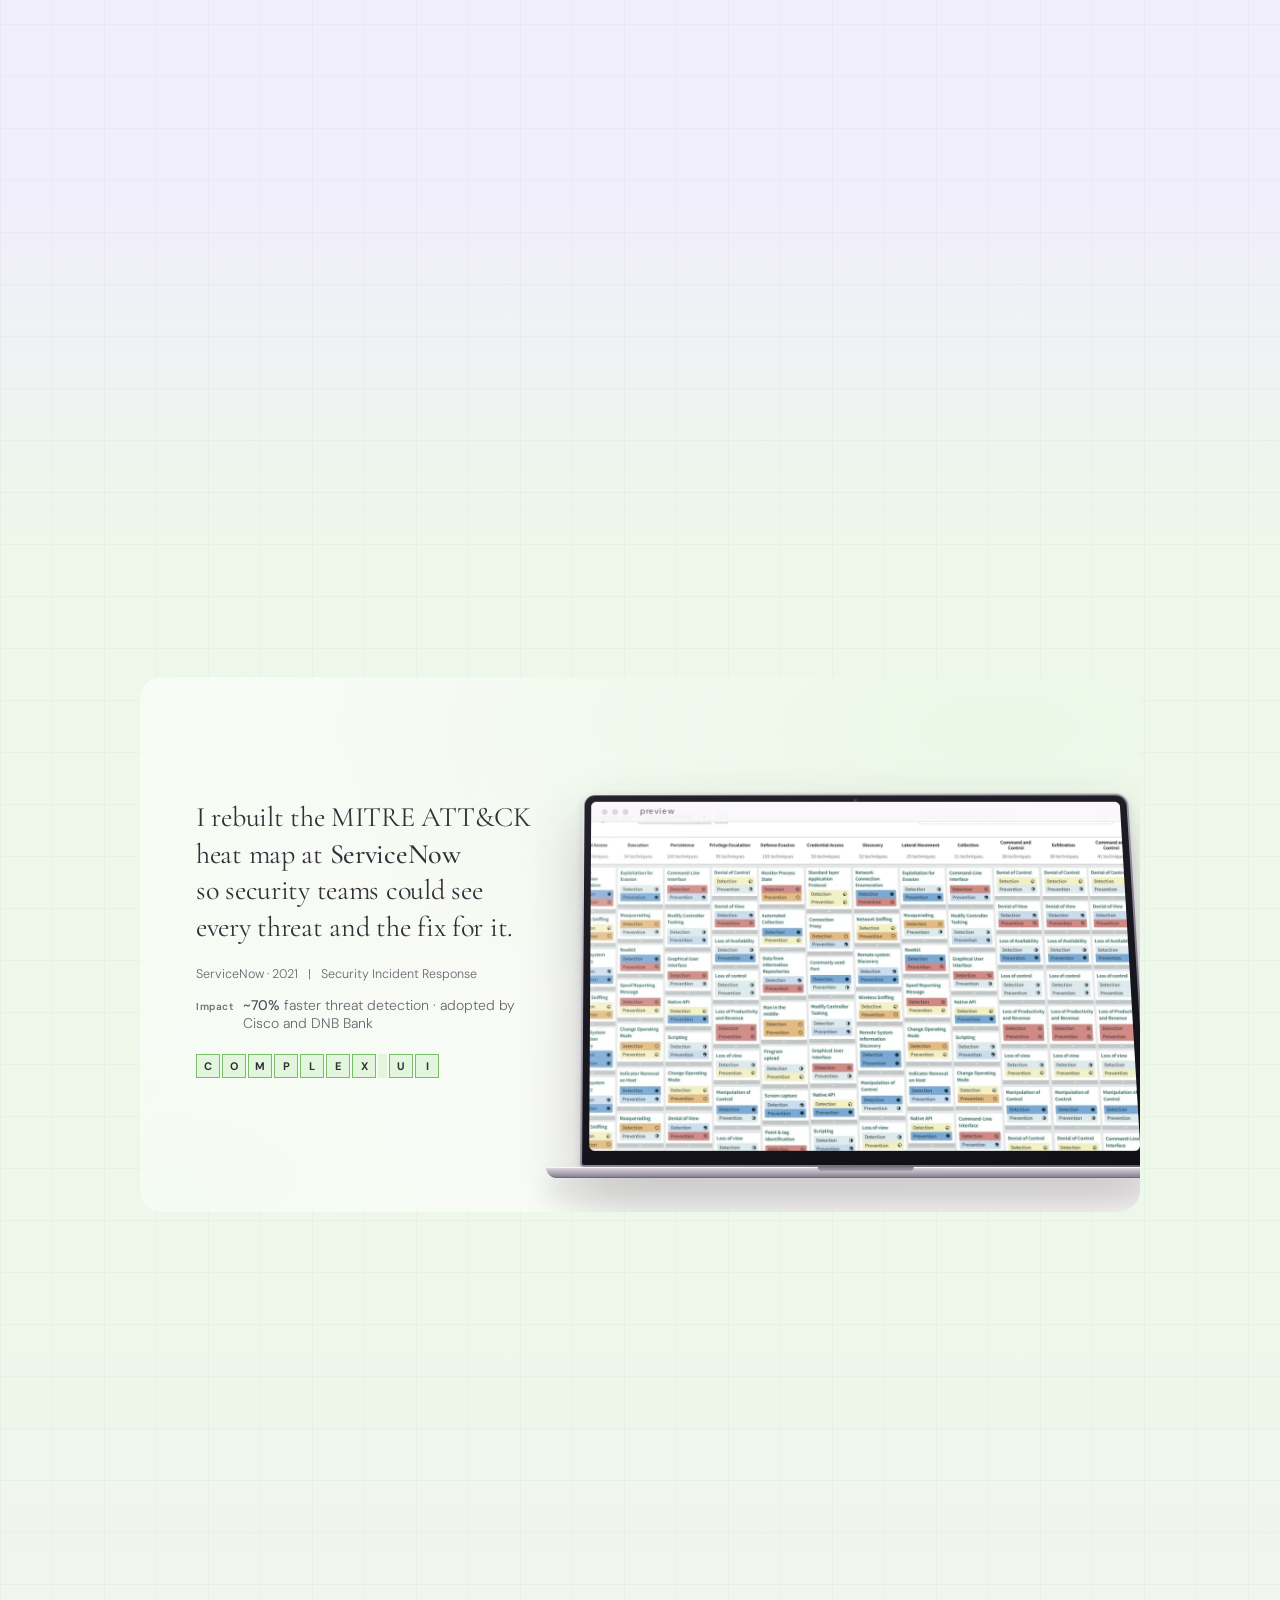
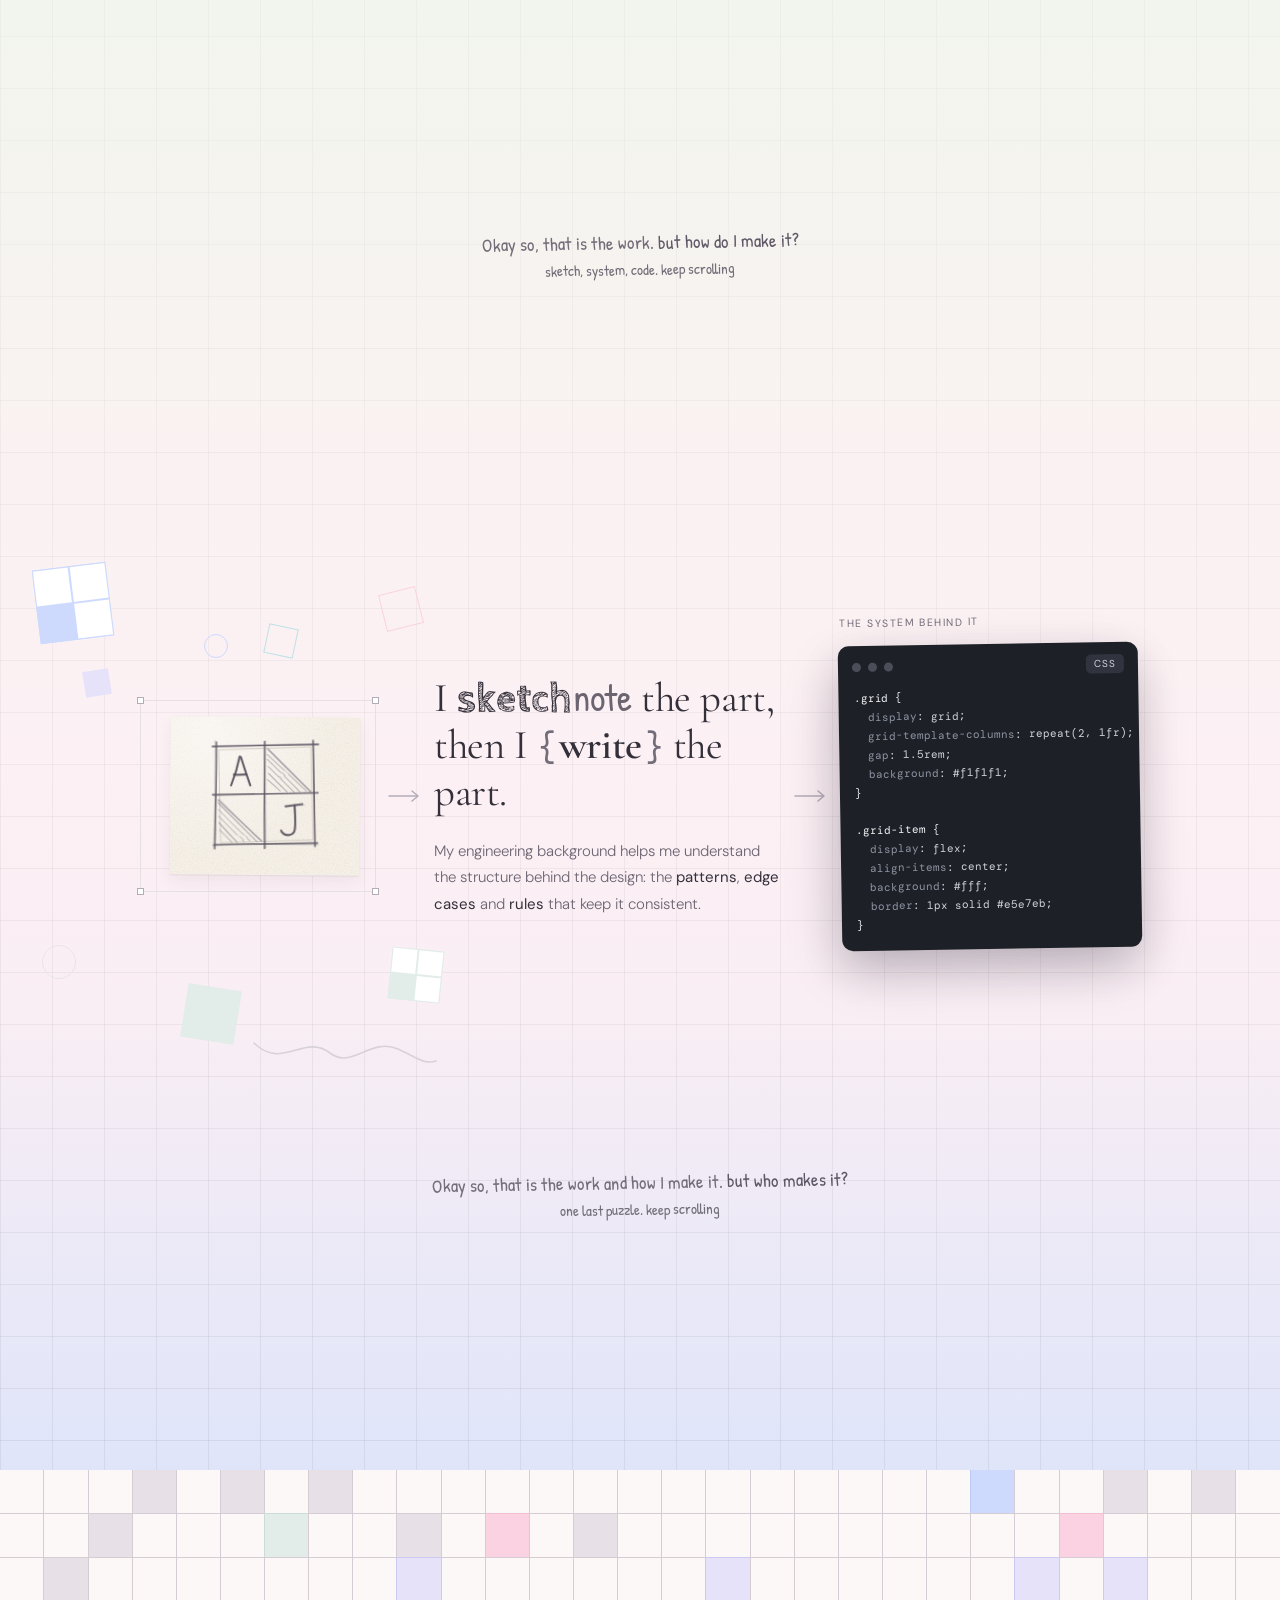
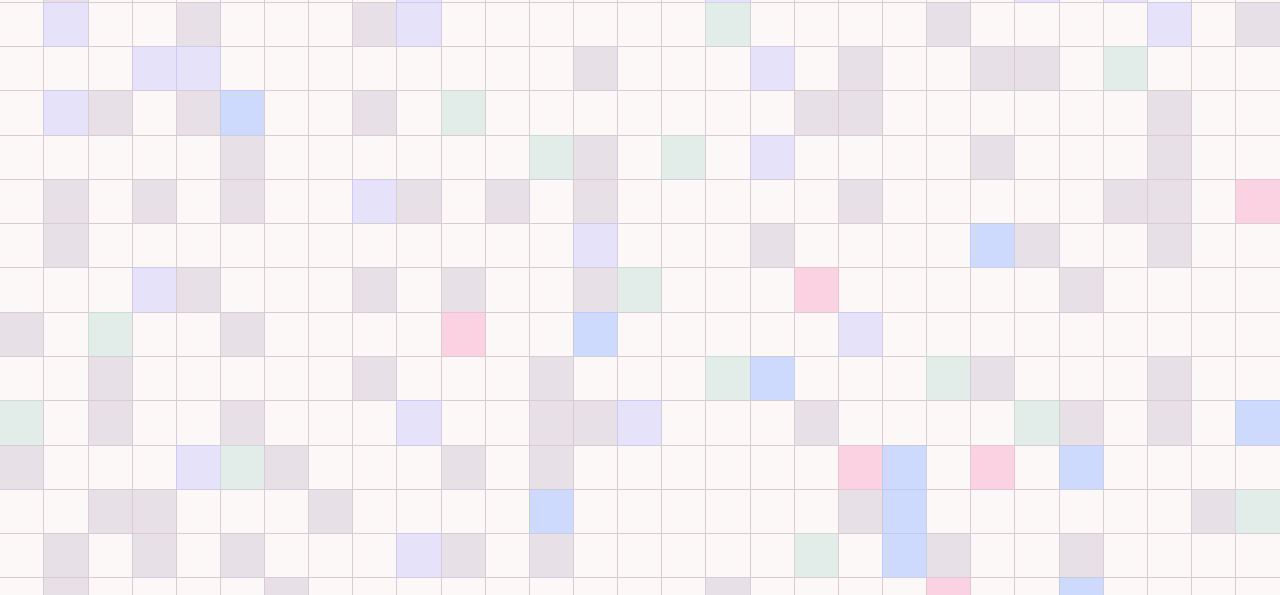
==== commit 40ad6558: "Home and ConnectLab: 59,000 active learners in place of 2M+ registered The 2M+ figure was dropped in" ====
--- a/index.html
+++ b/index.html
@@ -2348,7 +2348,7 @@
         <div class="proj-text">
           <h2 class="proj-line">I designed the entire <b>MiDigiWorld</b> skill learning app end to end and the chat experience solved the core problem.</h2>
           <div class="proj-meta">ConnectLab.ai &middot; 2020 <span>|</span> iOS, Android, Web app</div>
-          <div class="proj-impact"><i>Impact</i><span><b>2M+</b> registered learners &middot; MVP shipped in weeks</span></div>
+          <div class="proj-impact"><i>Impact</i><span><b>59,000</b> active learners &middot; MVP shipped in weeks</span></div>
           <div class="pair" data-fill="200" role="img" aria-label="Zero to one">
             <span class="pcells"><i style="--i:0">0</i></span>
             <span class="px">&rarr;</span>
